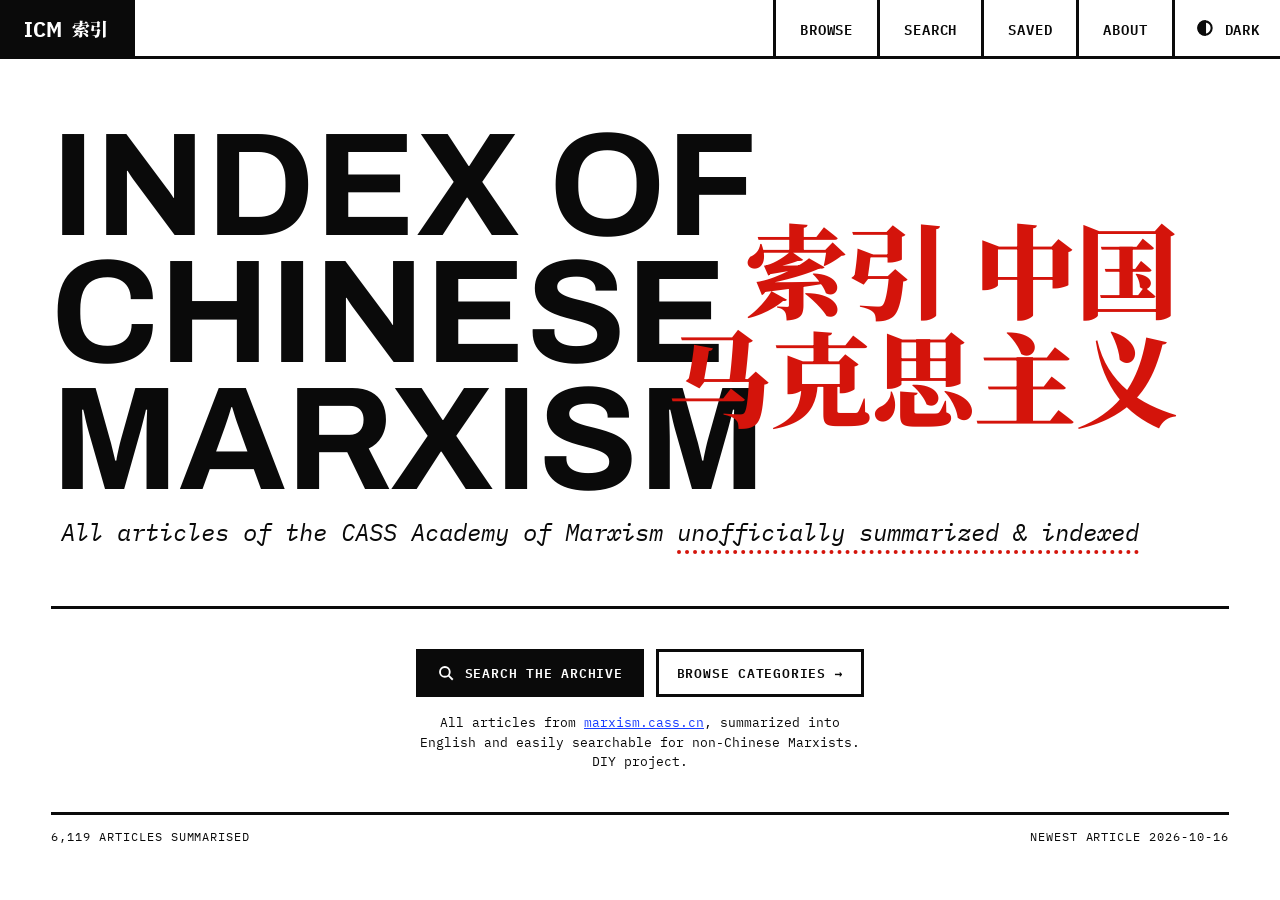
==== index.html @ 0201ac72 "1st version" ====
<!doctype html>
<html lang="en">
<head>
<title>Index of Chinese Marxism</title>
<meta name="description" content="English summaries of every article published by the Academy of Marxism, Chinese Academy of Social Sciences (marxism.cass.cn). Unofficial.">
<meta charset="utf-8">
<meta name="viewport" content="width=device-width, initial-scale=1">
<script>try{var t=localStorage.getItem('icm-theme');document.documentElement.dataset.theme=t||(matchMedia('(prefers-color-scheme: dark)').matches?'dark':'light')}catch(e){}</script>
<link rel="stylesheet" href="assets/fonts.css?v=9">
<link rel="stylesheet" href="assets/style.css?v=9">
<link rel="icon" href="data:image/svg+xml,%3Csvg xmlns='http://www.w3.org/2000/svg' viewBox='0 0 32 32'%3E%3Crect width='32' height='32' fill='%23D4140B'/%3E%3Ctext x='16' y='24' font-size='20' text-anchor='middle' fill='white' font-family='serif'%3E马%3C/text%3E%3C/svg%3E">
<link rel="icon" type="image/png" sizes="32x32" href="favicon-32.png">
<link rel="apple-touch-icon" href="apple-touch-icon.png">
<meta name="theme-color" content="#D4140B">
<meta property="og:site_name" content="Index of Chinese Marxism">
<meta property="og:type" content="website">
<meta property="og:title" content="Index of Chinese Marxism">
<meta property="og:description" content="English summaries of every article published by the Academy of Marxism, Chinese Academy of Social Sciences (marxism.cass.cn). Unofficial.">
<meta property="og:image" content="https://chinesemarxism.org/og.png">
<meta property="og:image:width" content="1200">
<meta property="og:image:height" content="630">
<meta name="twitter:card" content="summary_large_image">
<script>
  // count page visits only: never the search question or other parameters in the address
  window.goatcounter = { path: function () { return location.pathname; } };
</script>
<script data-goatcounter="https://indexofchinesemarxism.goatcounter.com/count" async src="https://gc.zgo.at/count.js"></script>
</head>
<body class="home">
<main>
  <div class="hero">
    <h1>Index of<br>Chinese<br>Marxism</h1>
    <p class="sub">All articles of the CASS Academy of Marxism&nbsp;<a href="about.html">unofficially summarized &amp; indexed</a></p>
    <p class="zh" lang="zh" aria-label="中国马克思主义索引">索引 中国<br>马克思主义</p>
  </div>
  <div class="rule"></div>
  <div class="cta">
    <div class="btns">
      <a class="btn solid" href="search.html"><svg aria-hidden="true" width="18" height="18" viewBox="0 0 24 24" fill="none" stroke="currentColor" stroke-width="2.5"><circle cx="10.5" cy="10.5" r="6.5"/><path d="M15.5 15.5 21 21"/></svg>Search the archive</a>
      <a class="btn" href="browse.html">Browse categories →</a>
    </div>
    <p>All articles from <a href="http://marxism.cass.cn/">marxism.cass.cn</a>, summarized into English and easily searchable for non-Chinese Marxists. DIY project.</p>
  </div>
  <div class="stats"><span id="count">… articles summarised</span><span id="sync"></span></div>
</main>
<script type="module">
import { chrome, loadIndex, openFromUrl } from './assets/core.js?v=9';
chrome('index.html', { footer: false });
loadIndex().then((rows) => {
  document.getElementById('count').textContent = rows.length.toLocaleString('en-GB') + ' articles summarised';
  const last = rows.reduce((m, r) => (r.date > m ? r.date : m), '');
  document.getElementById('sync').textContent = 'Newest article ' + last;
}).catch(() => {});
openFromUrl();
</script>
</body>
</html>
---- assets/fonts.css ----
/* fonts served from this site (no Google Fonts): Fontsource, SIL Open Font License */
@font-face {
  font-family: 'Archivo';
  font-style: normal;
  font-display: swap;
  font-weight: 700;
  src: url(fonts/archivo-latin-ext-700-normal.woff2) format('woff2');
  unicode-range: U+0100-02BA,U+02BD-02C5,U+02C7-02CC,U+02CE-02D7,U+02DD-02FF,U+0304,U+0308,U+0329,U+1D00-1DBF,U+1E00-1E9F,U+1EF2-1EFF,U+2020,U+20A0-20AB,U+20AD-20C0,U+2113,U+2C60-2C7F,U+A720-A7FF;
}
@font-face {
  font-family: 'Archivo';
  font-style: normal;
  font-display: swap;
  font-weight: 700;
  src: url(fonts/archivo-latin-700-normal.woff2) format('woff2');
  unicode-range: U+0000-00FF,U+0131,U+0152-0153,U+02BB-02BC,U+02C6,U+02DA,U+02DC,U+0304,U+0308,U+0329,U+2000-206F,U+20AC,U+2122,U+2191,U+2193,U+2212,U+2215,U+FEFF,U+FFFD;
}
@font-face {
  font-family: 'IBM Plex Mono';
  font-style: normal;
  font-display: swap;
  font-weight: 400;
  src: url(fonts/ibm-plex-mono-latin-ext-400-normal.woff2) format('woff2');
  unicode-range: U+0100-02BA,U+02BD-02C5,U+02C7-02CC,U+02CE-02D7,U+02DD-02FF,U+0304,U+0308,U+0329,U+1D00-1DBF,U+1E00-1E9F,U+1EF2-1EFF,U+2020,U+20A0-20AB,U+20AD-20C0,U+2113,U+2C60-2C7F,U+A720-A7FF;
}
@font-face {
  font-family: 'IBM Plex Mono';
  font-style: normal;
  font-display: swap;
  font-weight: 400;
  src: url(fonts/ibm-plex-mono-latin-400-normal.woff2) format('woff2');
  unicode-range: U+0000-00FF,U+0131,U+0152-0153,U+02BB-02BC,U+02C6,U+02DA,U+02DC,U+0304,U+0308,U+0329,U+2000-206F,U+20AC,U+2122,U+2191,U+2193,U+2212,U+2215,U+FEFF,U+FFFD;
}
@font-face {
  font-family: 'IBM Plex Mono';
  font-style: normal;
  font-display: swap;
  font-weight: 600;
  src: url(fonts/ibm-plex-mono-latin-ext-600-normal.woff2) format('woff2');
  unicode-range: U+0100-02BA,U+02BD-02C5,U+02C7-02CC,U+02CE-02D7,U+02DD-02FF,U+0304,U+0308,U+0329,U+1D00-1DBF,U+1E00-1E9F,U+1EF2-1EFF,U+2020,U+20A0-20AB,U+20AD-20C0,U+2113,U+2C60-2C7F,U+A720-A7FF;
}
@font-face {
  font-family: 'IBM Plex Mono';
  font-style: normal;
  font-display: swap;
  font-weight: 600;
  src: url(fonts/ibm-plex-mono-latin-600-normal.woff2) format('woff2');
  unicode-range: U+0000-00FF,U+0131,U+0152-0153,U+02BB-02BC,U+02C6,U+02DA,U+02DC,U+0304,U+0308,U+0329,U+2000-206F,U+20AC,U+2122,U+2191,U+2193,U+2212,U+2215,U+FEFF,U+FFFD;
}
@font-face {
  font-family: 'IBM Plex Mono';
  font-style: italic;
  font-display: swap;
  font-weight: 400;
  src: url(fonts/ibm-plex-mono-latin-ext-400-italic.woff2) format('woff2');
  unicode-range: U+0100-02BA,U+02BD-02C5,U+02C7-02CC,U+02CE-02D7,U+02DD-02FF,U+0304,U+0308,U+0329,U+1D00-1DBF,U+1E00-1E9F,U+1EF2-1EFF,U+2020,U+20A0-20AB,U+20AD-20C0,U+2113,U+2C60-2C7F,U+A720-A7FF;
}
@font-face {
  font-family: 'IBM Plex Mono';
  font-style: italic;
  font-display: swap;
  font-weight: 400;
  src: url(fonts/ibm-plex-mono-latin-400-italic.woff2) format('woff2');
  unicode-range: U+0000-00FF,U+0131,U+0152-0153,U+02BB-02BC,U+02C6,U+02DA,U+02DC,U+0304,U+0308,U+0329,U+2000-206F,U+20AC,U+2122,U+2191,U+2193,U+2212,U+2215,U+FEFF,U+FFFD;
}
@font-face {
  font-family: 'IBM Plex Sans Condensed';
  font-style: normal;
  font-display: swap;
  font-weight: 600;
  src: url(fonts/ibm-plex-sans-condensed-latin-ext-600-normal.woff2) format('woff2');
  unicode-range: U+0100-02BA,U+02BD-02C5,U+02C7-02CC,U+02CE-02D7,U+02DD-02FF,U+0304,U+0308,U+0329,U+1D00-1DBF,U+1E00-1E9F,U+1EF2-1EFF,U+2020,U+20A0-20AB,U+20AD-20C0,U+2113,U+2C60-2C7F,U+A720-A7FF;
}
@font-face {
  font-family: 'IBM Plex Sans Condensed';
  font-style: normal;
  font-display: swap;
  font-weight: 600;
  src: url(fonts/ibm-plex-sans-condensed-latin-600-normal.woff2) format('woff2');
  unicode-range: U+0000-00FF,U+0131,U+0152-0153,U+02BB-02BC,U+02C6,U+02DA,U+02DC,U+0304,U+0308,U+0329,U+2000-206F,U+20AC,U+2122,U+2191,U+2193,U+2212,U+2215,U+FEFF,U+FFFD;
}
@font-face {
  font-family: 'IBM Plex Sans Condensed';
  font-style: normal;
  font-display: swap;
  font-weight: 700;
  src: url(fonts/ibm-plex-sans-condensed-latin-ext-700-normal.woff2) format('woff2');
  unicode-range: U+0100-02BA,U+02BD-02C5,U+02C7-02CC,U+02CE-02D7,U+02DD-02FF,U+0304,U+0308,U+0329,U+1D00-1DBF,U+1E00-1E9F,U+1EF2-1EFF,U+2020,U+20A0-20AB,U+20AD-20C0,U+2113,U+2C60-2C7F,U+A720-A7FF;
}
@font-face {
  font-family: 'IBM Plex Sans Condensed';
  font-style: normal;
  font-display: swap;
  font-weight: 700;
  src: url(fonts/ibm-plex-sans-condensed-latin-700-normal.woff2) format('woff2');
  unicode-range: U+0000-00FF,U+0131,U+0152-0153,U+02BB-02BC,U+02C6,U+02DA,U+02DC,U+0304,U+0308,U+0329,U+2000-206F,U+20AC,U+2122,U+2191,U+2193,U+2212,U+2215,U+FEFF,U+FFFD;
}
@font-face {
  font-family: 'IBM Plex Serif';
  font-style: normal;
  font-display: swap;
  font-weight: 400;
  src: url(fonts/ibm-plex-serif-latin-ext-400-normal.woff2) format('woff2');
  unicode-range: U+0100-02BA,U+02BD-02C5,U+02C7-02CC,U+02CE-02D7,U+02DD-02FF,U+0304,U+0308,U+0329,U+1D00-1DBF,U+1E00-1E9F,U+1EF2-1EFF,U+2020,U+20A0-20AB,U+20AD-20C0,U+2113,U+2C60-2C7F,U+A720-A7FF;
}
@font-face {
  font-family: 'IBM Plex Serif';
  font-style: normal;
  font-display: swap;
  font-weight: 400;
  src: url(fonts/ibm-plex-serif-latin-400-normal.woff2) format('woff2');
  unicode-range: U+0000-00FF,U+0131,U+0152-0153,U+02BB-02BC,U+02C6,U+02DA,U+02DC,U+0304,U+0308,U+0329,U+2000-206F,U+20AC,U+2122,U+2191,U+2193,U+2212,U+2215,U+FEFF,U+FFFD;
}
@font-face {
  font-family: 'IBM Plex Serif';
  font-style: normal;
  font-display: swap;
  font-weight: 600;
  src: url(fonts/ibm-plex-serif-latin-ext-600-normal.woff2) format('woff2');
  unicode-range: U+0100-02BA,U+02BD-02C5,U+02C7-02CC,U+02CE-02D7,U+02DD-02FF,U+0304,U+0308,U+0329,U+1D00-1DBF,U+1E00-1E9F,U+1EF2-1EFF,U+2020,U+20A0-20AB,U+20AD-20C0,U+2113,U+2C60-2C7F,U+A720-A7FF;
}
@font-face {
  font-family: 'IBM Plex Serif';
  font-style: normal;
  font-display: swap;
  font-weight: 600;
  src: url(fonts/ibm-plex-serif-latin-600-normal.woff2) format('woff2');
  unicode-range: U+0000-00FF,U+0131,U+0152-0153,U+02BB-02BC,U+02C6,U+02DA,U+02DC,U+0304,U+0308,U+0329,U+2000-206F,U+20AC,U+2122,U+2191,U+2193,U+2212,U+2215,U+FEFF,U+FFFD;
}
@font-face {
  font-family: 'IBM Plex Serif';
  font-style: italic;
  font-display: swap;
  font-weight: 400;
  src: url(fonts/ibm-plex-serif-latin-ext-400-italic.woff2) format('woff2');
  unicode-range: U+0100-02BA,U+02BD-02C5,U+02C7-02CC,U+02CE-02D7,U+02DD-02FF,U+0304,U+0308,U+0329,U+1D00-1DBF,U+1E00-1E9F,U+1EF2-1EFF,U+2020,U+20A0-20AB,U+20AD-20C0,U+2113,U+2C60-2C7F,U+A720-A7FF;
}
@font-face {
  font-family: 'IBM Plex Serif';
  font-style: italic;
  font-display: swap;
  font-weight: 400;
  src: url(fonts/ibm-plex-serif-latin-400-italic.woff2) format('woff2');
  unicode-range: U+0000-00FF,U+0131,U+0152-0153,U+02BB-02BC,U+02C6,U+02DA,U+02DC,U+0304,U+0308,U+0329,U+2000-206F,U+20AC,U+2122,U+2191,U+2193,U+2212,U+2215,U+FEFF,U+FFFD;
}
@font-face {
  font-family: 'Noto Serif SC';
  font-style: normal;
  font-display: swap;
  font-weight: 500;
  src: url(fonts/noto-serif-sc-4-500-normal.woff2) format('woff2');
  unicode-range: U+1f1e9-1f1f5,U+1f1f7-1f1ff,U+1f21a,U+1f232,U+1f234-1f237,U+1f250-1f251,U+1f300,U+1f302-1f308,U+1f30a-1f311,U+1f315,U+1f319-1f320,U+1f324,U+1f327,U+1f32a,U+1f32c-1f32d,U+1f330-1f357,U+1f359-1f37e;
}
@font-face {
  font-family: 'Noto Serif SC';
  font-style: normal;
  font-display: swap;
  font-weight: 500;
  src: url(fonts/noto-serif-sc-5-500-normal.woff2) format('woff2');
  unicode-range: U+fee3,U+fef3,U+ff03-ff04,U+ff07,U+ff0a,U+ff17-ff19,U+ff1c-ff1d,U+ff20-ff3a,U+ff3c,U+ff3e-ff5b,U+ff5d,U+ff61-ff65,U+ff67-ff6a,U+ff6c,U+ff6f-ff78,U+ff7a-ff7d,U+ff80-ff84,U+ff86,U+ff89-ff8e,U+ff92,U+ff97-ff9b,U+ff9d-ff9f,U+ffe0-ffe4,U+ffe6,U+ffe9,U+ffeb,U+ffed,U+fffc,U+1f004,U+1f170-1f171,U+1f192-1f195,U+1f198-1f19a,U+1f1e6-1f1e8;
}
@font-face {
  font-family: 'Noto Serif SC';
  font-style: normal;
  font-display: swap;
  font-weight: 500;
  src: url(fonts/noto-serif-sc-6-500-normal.woff2) format('woff2');
  unicode-range: U+f0a7,U+f0b2,U+f0b7,U+f0c9,U+f0d8,U+f0da,U+f0dc-f0dd,U+f0e0,U+f0e6,U+f0eb,U+f0fc,U+f101,U+f104-f105,U+f107,U+f10b,U+f11b,U+f14b,U+f18a,U+f193,U+f1d6-f1d7,U+f244,U+f27a,U+f296,U+f2ae,U+f471,U+f4b3,U+f610-f611,U+f880-f881,U+f8ec,U+f8f5,U+f8ff,U+f901,U+f90a,U+f92c-f92d,U+f934,U+f937,U+f941,U+f965,U+f967,U+f969,U+f96b,U+f96f,U+f974,U+f978-f979,U+f97e,U+f981,U+f98a,U+f98e,U+f997,U+f99c,U+f9b2,U+f9b5,U+f9ba,U+f9be,U+f9ca,U+f9d0-f9d1,U+f9dd,U+f9e0-f9e1,U+f9e4,U+f9f7,U+fa00-fa01,U+fa08,U+fa0a,U+fa11,U+fb01-fb02,U+fdfc,U+fe0e,U+fe30-fe31,U+fe33-fe44,U+fe49-fe52,U+fe54-fe57,U+fe59-fe66,U+fe68-fe6b,U+fe8e,U+fe92-fe93,U+feae,U+feb8,U+fecb-fecc,U+fee0;
}
@font-face {
  font-family: 'Noto Serif SC';
  font-style: normal;
  font-display: swap;
  font-weight: 500;
  src: url(fonts/noto-serif-sc-21-500-normal.woff2) format('woff2');
  unicode-range: U+9f83,U+9f85-9f8d,U+9f90-9f91,U+9f94-9f96,U+9f98,U+9f9b-9f9c,U+9f9e,U+9fa0,U+9fa2,U+9ff0-9fff,U+a001,U+a007,U+a025,U+a046-a047,U+a057,U+a072,U+a078-a079,U+a083,U+a085,U+a100,U+a118,U+a132,U+a134,U+a1f4,U+a242,U+a4a6,U+a4aa,U+a4b0-a4b1,U+a4b3,U+a9c1-a9c2,U+ac00-ac01,U+ac04,U+ac08,U+ac10-ac11,U+ac13-ac16,U+ac19,U+ac1c-ac1d,U+ac24,U+ac70-ac71,U+ac74,U+ac77-ac78,U+ac80-ac81,U+ac83,U+ac8c,U+ac90,U+ac9f-aca0,U+aca8-aca9,U+acac,U+acb0,U+acbd,U+acc1,U+acc4,U+ace0-ace1,U+ace4,U+ace8,U+acf3,U+acf5,U+acfc-acfd,U+ad00,U+ad0c,U+ad11,U+ad1c,U+ad34,U+ad50,U+ad64,U+ad6c,U+ad70,U+ad74,U+ad7f,U+ad81,U+ad8c,U+adc0,U+adc8,U+addc,U+ade0,U+adf8-adf9,U+adfc,U+ae00,U+ae08-ae09,U+ae0b,U+ae30,U+ae34,U+ae38,U+ae40,U+ae4a,U+ae4c,U+ae54,U+ae68,U+aebc,U+aed8,U+af2c-af2d;
}
@font-face {
  font-family: 'Noto Serif SC';
  font-style: normal;
  font-display: swap;
  font-weight: 500;
  src: url(fonts/noto-serif-sc-22-500-normal.woff2) format('woff2');
  unicode-range: U+9e30-9e33,U+9e35-9e3b,U+9e3e,U+9e40-9e44,U+9e46-9e4e,U+9e51,U+9e53,U+9e55-9e58,U+9e5a-9e5c,U+9e5e-9e63,U+9e66-9e6e,U+9e71,U+9e73,U+9e75,U+9e78-9e79,U+9e7c-9e7e,U+9e82,U+9e86-9e88,U+9e8b-9e8c,U+9e90-9e91,U+9e93,U+9e95,U+9e97,U+9e9d,U+9ea4-9ea5,U+9ea9-9eaa,U+9eb4-9eb5,U+9eb8-9eba,U+9ebc-9ebf,U+9ec3,U+9ec9,U+9ecd,U+9ed0,U+9ed2-9ed3,U+9ed5-9ed6,U+9ed9,U+9edc-9edd,U+9edf-9ee0,U+9ee2,U+9ee5,U+9ee7-9eea,U+9eef,U+9ef1,U+9ef3-9ef4,U+9ef6,U+9ef9,U+9efb-9efc,U+9efe,U+9f0b,U+9f0d,U+9f10,U+9f14,U+9f17,U+9f19,U+9f22,U+9f29,U+9f2c,U+9f2f,U+9f31,U+9f37,U+9f39,U+9f3d-9f3e,U+9f41,U+9f4a-9f4b,U+9f51-9f52,U+9f61-9f63,U+9f66-9f67,U+9f80-9f81;
}
@font-face {
  font-family: 'Noto Serif SC';
  font-style: normal;
  font-display: swap;
  font-weight: 500;
  src: url(fonts/noto-serif-sc-23-500-normal.woff2) format('woff2');
  unicode-range: U+9c82-9c83,U+9c85-9c8c,U+9c8e-9c92,U+9c94-9c9b,U+9c9e-9ca3,U+9ca5-9ca7,U+9ca9,U+9cab,U+9cad-9cae,U+9cb1-9cb7,U+9cb9-9cbd,U+9cbf-9cc0,U+9cc3,U+9cc5-9cc7,U+9cc9-9cd1,U+9cd3-9cda,U+9cdc-9cdd,U+9cdf,U+9ce1-9ce3,U+9ce5,U+9ce9,U+9cee-9cef,U+9cf3-9cf4,U+9cf6,U+9cfc-9cfd,U+9d02,U+9d08-9d09,U+9d12,U+9d1b,U+9d1e,U+9d26,U+9d28,U+9d37,U+9d3b,U+9d3f,U+9d51,U+9d59,U+9d5c-9d5d,U+9d5f-9d61,U+9d6c,U+9d70,U+9d72,U+9d7a,U+9d7e,U+9d84,U+9d89,U+9d8f,U+9d92,U+9daf,U+9db4,U+9db8,U+9dbc,U+9dc4,U+9dc7,U+9dc9,U+9dd7,U+9ddf,U+9df2,U+9df9-9dfa,U+9e0a,U+9e11,U+9e1a,U+9e1e,U+9e20,U+9e22,U+9e28-9e2c,U+9e2e-9e2f;
}
@font-face {
  font-family: 'Noto Serif SC';
  font-style: normal;
  font-display: swap;
  font-weight: 500;
  src: url(fonts/noto-serif-sc-24-500-normal.woff2) format('woff2');
  unicode-range: U+9a80,U+9a83,U+9a85,U+9a88-9a8a,U+9a8d-9a8e,U+9a90,U+9a92-9a93,U+9a95-9a96,U+9a98-9a99,U+9a9b-9aa2,U+9aa5,U+9aa7,U+9aaf-9ab1,U+9ab5-9ab6,U+9ab9-9aba,U+9ac0-9ac4,U+9ac8,U+9acb-9acc,U+9ace-9acf,U+9ad1-9ad2,U+9ad9,U+9adf,U+9ae1,U+9ae3,U+9aea-9aeb,U+9aed-9aef,U+9af4,U+9af9,U+9afb,U+9b03-9b04,U+9b06,U+9b08,U+9b0d,U+9b0f-9b10,U+9b13,U+9b18,U+9b1a,U+9b1f,U+9b22-9b23,U+9b25,U+9b27-9b28,U+9b2a,U+9b2f,U+9b31-9b32,U+9b3b,U+9b43,U+9b46-9b49,U+9b4d-9b4e,U+9b51,U+9b56,U+9b58,U+9b5a,U+9b5c,U+9b5f,U+9b61-9b62,U+9b6f,U+9b77,U+9b80,U+9b88,U+9b8b,U+9b8e,U+9b91,U+9b9f-9ba0,U+9ba8,U+9baa-9bab,U+9bad-9bae,U+9bb0-9bb1,U+9bb8,U+9bc9-9bca,U+9bd3,U+9bd6,U+9bdb,U+9be8,U+9bf0-9bf1,U+9c02,U+9c10,U+9c15,U+9c24,U+9c2d,U+9c32,U+9c39,U+9c3b,U+9c40,U+9c47-9c49,U+9c53,U+9c57,U+9c64,U+9c72,U+9c77-9c78,U+9c7b,U+9c7f-9c80;
}
@font-face {
  font-family: 'Noto Serif SC';
  font-style: normal;
  font-display: swap;
  font-weight: 500;
  src: url(fonts/noto-serif-sc-25-500-normal.woff2) format('woff2');
  unicode-range: U+98dd,U+98e1-98e2,U+98e7-98ea,U+98ec,U+98ee-98ef,U+98f2,U+98f4,U+98fc-98fe,U+9903,U+9905,U+9908,U+990a,U+990c-990d,U+9913-9914,U+9918,U+991a-991b,U+991e,U+9921,U+9928,U+992c,U+992e,U+9935,U+9938-9939,U+993d-993e,U+9945,U+994b-994c,U+9951-9952,U+9954-9955,U+9957,U+995e,U+9963,U+9966-9969,U+996b-996c,U+996f,U+9974-9975,U+9977-9979,U+997d-997e,U+9980-9981,U+9983-9984,U+9987,U+998a-998b,U+998d-9991,U+9993-9995,U+9997-9998,U+99a5,U+99ab,U+99ad-99ae,U+99b1,U+99b3-99b4,U+99bc,U+99bf,U+99c1,U+99c3-99c6,U+99cc,U+99d0,U+99d2,U+99d5,U+99db,U+99dd,U+99e1,U+99ed,U+99f1,U+99ff,U+9a01,U+9a03-9a04,U+9a0e-9a0f,U+9a11-9a13,U+9a19,U+9a1b,U+9a28,U+9a2b,U+9a30,U+9a32,U+9a37,U+9a40,U+9a45,U+9a4a,U+9a4d-9a4e,U+9a52,U+9a55,U+9a57,U+9a5a-9a5b,U+9a5f,U+9a62,U+9a65,U+9a69,U+9a6b,U+9a6e,U+9a75,U+9a77-9a7a,U+9a7d;
}
@font-face {
  font-family: 'Noto Serif SC';
  font-style: normal;
  font-display: swap;
  font-weight: 500;
  src: url(fonts/noto-serif-sc-26-500-normal.woff2) format('woff2');
  unicode-range: U+975b-975c,U+9763,U+9765-9766,U+976c-976d,U+9773,U+9776,U+977a,U+977c,U+9784-9785,U+978e-978f,U+9791-9792,U+9794-9795,U+9798,U+979a,U+979e,U+97a3,U+97a5-97a6,U+97a8,U+97ab-97ac,U+97ae-97af,U+97b2,U+97b4,U+97c6,U+97cb-97cc,U+97d3,U+97d8,U+97dc,U+97e1,U+97ea-97eb,U+97ee,U+97fb,U+97fe-97ff,U+9801-9803,U+9805-9806,U+9808,U+980c,U+9810-9814,U+9817-9818,U+981e,U+9820-9821,U+9824,U+9828,U+982b-982d,U+9830,U+9834,U+9838-9839,U+983c,U+9846,U+984d-984f,U+9851-9852,U+9854-9855,U+9857-9858,U+985a-985b,U+9862-9863,U+9865,U+9867,U+986b,U+986f-9871,U+9877-9878,U+987c,U+9880,U+9883,U+9885,U+9889,U+988b-988f,U+9893-9895,U+9899-989b,U+989e-989f,U+98a1-98a2,U+98a5-98a7,U+98a9,U+98af,U+98b1,U+98b6,U+98ba,U+98be,U+98c3-98c4,U+98c6-98c8,U+98cf-98d6,U+98da-98db;
}
@font-face {
  font-family: 'Noto Serif SC';
  font-style: normal;
  font-display: swap;
  font-weight: 500;
  src: url(fonts/noto-serif-sc-27-500-normal.woff2) format('woff2');
  unicode-range: U+95c4-95ca,U+95cc-95cd,U+95d4-95d6,U+95d8,U+95e1-95e2,U+95e9,U+95f0-95f1,U+95f3,U+95f6,U+95fc,U+95fe-95ff,U+9602-9604,U+9606-960d,U+960f,U+9611-9613,U+9615-9617,U+9619-961b,U+961d,U+9621,U+9628,U+962f,U+963c-963e,U+9641-9642,U+9649,U+9654,U+965b-965f,U+9661,U+9663,U+9665,U+9667-9668,U+966c,U+9670,U+9672-9674,U+9678,U+967a,U+967d,U+9682,U+9685,U+9688,U+968a,U+968d-968e,U+9695,U+9697-9698,U+969e,U+96a0,U+96a3-96a4,U+96a8,U+96aa,U+96b0-96b1,U+96b3-96b4,U+96b7-96b9,U+96bb-96bd,U+96c9,U+96cb,U+96ce,U+96d1-96d2,U+96d6,U+96d9,U+96db-96dc,U+96de,U+96e0,U+96e3,U+96e9,U+96eb,U+96f0-96f2,U+96f9,U+96ff,U+9701-9702,U+9705,U+9708,U+970a,U+970e-970f,U+9711,U+9719,U+9727,U+972a,U+972d,U+9730,U+973d,U+9742,U+9744,U+9748-9749,U+9750-9751,U+975a;
}
@font-face {
  font-family: 'Noto Serif SC';
  font-style: normal;
  font-display: swap;
  font-weight: 500;
  src: url(fonts/noto-serif-sc-28-500-normal.woff2) format('woff2');
  unicode-range: U+94f5,U+94f7,U+94f9,U+94fb-94fd,U+94ff,U+9503-9504,U+9506-9507,U+9509-950a,U+950d-950f,U+9511-9518,U+951a-9520,U+9522,U+9528-952d,U+9530-953a,U+953c-953f,U+9543-9546,U+9548-9550,U+9552-9555,U+9557-955b,U+955d-9568,U+956a-956d,U+9570-9574,U+9583,U+9586,U+9589,U+958e-958f,U+9591-9592,U+9594,U+9598-9599,U+959e-95a0,U+95a2-95a6,U+95a8-95b2,U+95b4,U+95b8-95c3;
}
@font-face {
  font-family: 'Noto Serif SC';
  font-style: normal;
  font-display: swap;
  font-weight: 500;
  src: url(fonts/noto-serif-sc-29-500-normal.woff2) format('woff2');
  unicode-range: U+941c-942b,U+942d-942e,U+9432-9433,U+9435,U+9438,U+943a,U+943e,U+9444,U+944a,U+9451-9452,U+945a,U+9462-9463,U+9465,U+9470-9487,U+948a-9492,U+9494-9498,U+949a,U+949c-949d,U+94a1,U+94a3-94a4,U+94a8,U+94aa-94ad,U+94af,U+94b2,U+94b4-94ba,U+94bc-94c0,U+94c4,U+94c6-94db,U+94de-94ec,U+94ee-94f1,U+94f3;
}
@font-face {
  font-family: 'Noto Serif SC';
  font-style: normal;
  font-display: swap;
  font-weight: 500;
  src: url(fonts/noto-serif-sc-30-500-normal.woff2) format('woff2');
  unicode-range: U+92ec-92ed,U+92f0,U+92f3,U+92f8,U+92fc,U+9304,U+9306,U+9310,U+9312,U+9315,U+9318,U+931a,U+931e,U+9320-9322,U+9324,U+9326-9329,U+932b-932c,U+932f,U+9331-9332,U+9335-9336,U+933e,U+9340-9341,U+934a-9360,U+9362-9363,U+9365-936b,U+936e,U+9375,U+937e,U+9382,U+938a,U+938c,U+938f,U+9393-9394,U+9396-9397,U+939a,U+93a2,U+93a7,U+93ac-93cd,U+93d0-93d1,U+93d6-93d8,U+93de-93df,U+93e1-93e2,U+93e4,U+93f8,U+93fb,U+93fd,U+940e-941a;
}
@font-face {
  font-family: 'Noto Serif SC';
  font-style: normal;
  font-display: swap;
  font-weight: 500;
  src: url(fonts/noto-serif-sc-31-500-normal.woff2) format('woff2');
  unicode-range: U+9163-9164,U+9169,U+9170,U+9172,U+9174,U+9179-917a,U+917d-917e,U+9182-9183,U+9185,U+918c-918d,U+9190-9191,U+919a,U+919c,U+91a1-91a4,U+91a8,U+91aa-91af,U+91b4-91b5,U+91b8,U+91ba,U+91be,U+91c0-91c1,U+91c6,U+91c8,U+91cb,U+91d0,U+91d2,U+91d7-91d8,U+91dd,U+91e3,U+91e6-91e7,U+91ed,U+91f0,U+91f5,U+91f9,U+9200,U+9205,U+9207-920a,U+920d-920e,U+9210,U+9214-9215,U+921c,U+921e,U+9221,U+9223-9227,U+9229-922a,U+922d,U+9234-9235,U+9237,U+9239-923a,U+923c-9240,U+9244-9246,U+9249,U+924e-924f,U+9251,U+9253,U+9257,U+925b,U+925e,U+9262,U+9264-9266,U+9268,U+926c,U+926f,U+9271,U+927b,U+927e,U+9280,U+9283,U+9285-928a,U+928e,U+9291,U+9293,U+9296,U+9298,U+929c-929d,U+92a8,U+92ab-92ae,U+92b3,U+92b6-92b7,U+92b9,U+92c1,U+92c5-92c6,U+92c8,U+92cc,U+92d0,U+92d2,U+92e4,U+92ea;
}
@font-face {
  font-family: 'Noto Serif SC';
  font-style: normal;
  font-display: swap;
  font-weight: 500;
  src: url(fonts/noto-serif-sc-32-500-normal.woff2) format('woff2');
  unicode-range: U+9004,U+900b,U+9011,U+9015-9016,U+901e,U+9021,U+9026,U+902d,U+902f,U+9031,U+9035-9036,U+9039-903a,U+9041,U+9044-9046,U+904a,U+904f-9052,U+9054-9055,U+9058-9059,U+905b-905e,U+9060-9062,U+9068-9069,U+906f,U+9072,U+9074,U+9076-907a,U+907c-907d,U+9081,U+9083,U+9085,U+9087-908b,U+908f,U+9095,U+9097,U+9099-909b,U+909d,U+90a0-90a1,U+90a8-90a9,U+90ac,U+90b0,U+90b2-90b4,U+90b6,U+90b8,U+90ba,U+90bd-90be,U+90c3-90c5,U+90c7-90c8,U+90cf-90d0,U+90d3,U+90d5,U+90d7,U+90da-90dc,U+90de,U+90e2,U+90e4,U+90e6-90e7,U+90ea-90eb,U+90ef,U+90f4-90f5,U+90f7,U+90fe-9100,U+9104,U+9109,U+910c,U+9112,U+9114-9115,U+9118,U+911c,U+911e,U+9120,U+9122-9123,U+9127,U+912d,U+912f-9132,U+9139-913a,U+9143,U+9146,U+9149-914a,U+914c,U+914e-9150,U+9154,U+9157,U+915a,U+915d-915e,U+9161-9162;
}
@font-face {
  font-family: 'Noto Serif SC';
  font-style: normal;
  font-display: swap;
  font-weight: 500;
  src: url(fonts/noto-serif-sc-33-500-normal.woff2) format('woff2');
  unicode-range: U+8e41-8e42,U+8e47,U+8e49-8e4b,U+8e50-8e53,U+8e59-8e5a,U+8e5f-8e60,U+8e64,U+8e69,U+8e6c,U+8e70,U+8e74,U+8e76,U+8e7a-8e7c,U+8e7f,U+8e84-8e85,U+8e87,U+8e89,U+8e8b,U+8e8d,U+8e8f-8e90,U+8e94,U+8e99,U+8e9c,U+8e9e,U+8eaa,U+8eac,U+8eb0,U+8eb6,U+8ec0,U+8ec6,U+8eca-8ece,U+8ed2,U+8eda,U+8edf,U+8ee2,U+8eeb,U+8ef8,U+8efb-8efe,U+8f03,U+8f09,U+8f0b,U+8f12-8f15,U+8f1b,U+8f1d,U+8f1f,U+8f29-8f2a,U+8f2f,U+8f36,U+8f38,U+8f3b,U+8f3e-8f3f,U+8f44-8f45,U+8f49,U+8f4d-8f4e,U+8f5f,U+8f6b,U+8f6d,U+8f71-8f73,U+8f75-8f76,U+8f78-8f7a,U+8f7c,U+8f7e,U+8f81-8f82,U+8f84,U+8f87,U+8f8a-8f8b,U+8f8d-8f8f,U+8f94-8f95,U+8f97-8f9a,U+8fa6,U+8fad-8faf,U+8fb2,U+8fb5-8fb7,U+8fba-8fbc,U+8fbf,U+8fc2,U+8fcb,U+8fcd,U+8fd3,U+8fd5,U+8fd7,U+8fda,U+8fe2-8fe5,U+8fe8-8fe9,U+8fee,U+8ff3-8ff4,U+8ff8,U+8ffa;
}
@font-face {
  font-family: 'Noto Serif SC';
  font-style: normal;
  font-display: swap;
  font-weight: 500;
  src: url(fonts/noto-serif-sc-34-500-normal.woff2) format('woff2');
  unicode-range: U+8cbd,U+8cbf-8cc4,U+8cc7-8cc8,U+8cca,U+8ccd,U+8cd1,U+8cd3,U+8cdb-8cdc,U+8cde,U+8ce0,U+8ce2-8ce4,U+8ce6-8ce8,U+8cea,U+8ced,U+8cf4,U+8cf8,U+8cfa,U+8cfc-8cfd,U+8d04-8d05,U+8d07-8d08,U+8d0a,U+8d0d,U+8d0f,U+8d13-8d14,U+8d16,U+8d1b,U+8d20,U+8d30,U+8d32-8d33,U+8d36,U+8d3b,U+8d3d,U+8d40,U+8d42-8d43,U+8d45-8d46,U+8d48-8d4a,U+8d4d,U+8d51,U+8d53,U+8d55,U+8d59,U+8d5c-8d5d,U+8d5f,U+8d61,U+8d66-8d67,U+8d6a,U+8d6d,U+8d71,U+8d73,U+8d84,U+8d90-8d91,U+8d94-8d95,U+8d99,U+8da8,U+8daf,U+8db1,U+8db5,U+8db8,U+8dba,U+8dbc,U+8dbf,U+8dc2,U+8dc4,U+8dc6,U+8dcb,U+8dce-8dcf,U+8dd6-8dd7,U+8dda-8ddb,U+8dde,U+8de1,U+8de3-8de4,U+8de9,U+8deb-8dec,U+8df0-8df1,U+8df6-8dfd,U+8e05,U+8e07,U+8e09-8e0a,U+8e0c,U+8e0e,U+8e10,U+8e14,U+8e1d-8e1f,U+8e23,U+8e26,U+8e2b-8e31,U+8e34-8e35,U+8e39-8e3a,U+8e3d,U+8e40;
}
@font-face {
  font-family: 'Noto Serif SC';
  font-style: normal;
  font-display: swap;
  font-weight: 500;
  src: url(fonts/noto-serif-sc-35-500-normal.woff2) format('woff2');
  unicode-range: U+8b80,U+8b83,U+8b8a,U+8b8c,U+8b90,U+8b93,U+8b99-8b9a,U+8ba0,U+8ba3,U+8ba5-8ba7,U+8baa-8bac,U+8bb4-8bb5,U+8bb7,U+8bb9,U+8bc2-8bc3,U+8bc5,U+8bcb-8bcc,U+8bce-8bd0,U+8bd2-8bd4,U+8bd6,U+8bd8-8bd9,U+8bdc,U+8bdf,U+8be3-8be4,U+8be7-8be9,U+8beb-8bec,U+8bee,U+8bf0,U+8bf2-8bf3,U+8bf6,U+8bf9,U+8bfc-8bfd,U+8bff-8c00,U+8c02,U+8c04,U+8c06-8c07,U+8c0c,U+8c0f,U+8c11-8c12,U+8c14-8c1b,U+8c1d-8c21,U+8c24-8c25,U+8c27,U+8c2a-8c2c,U+8c2e-8c30,U+8c32-8c36,U+8c3f,U+8c47-8c4c,U+8c4e-8c50,U+8c54-8c56,U+8c62,U+8c68,U+8c6c,U+8c73,U+8c78,U+8c7a,U+8c82,U+8c85,U+8c89-8c8a,U+8c8d-8c8e,U+8c90,U+8c93-8c94,U+8c98,U+8c9d-8c9e,U+8ca0-8ca2,U+8ca7-8cac,U+8caf-8cb0,U+8cb3-8cb4,U+8cb6-8cb9,U+8cbb-8cbc;
}
@font-face {
  font-family: 'Noto Serif SC';
  font-style: normal;
  font-display: swap;
  font-weight: 500;
  src: url(fonts/noto-serif-sc-36-500-normal.woff2) format('woff2');
  unicode-range: U+8a15-8a18,U+8a1a-8a1b,U+8a1d,U+8a1f,U+8a22-8a23,U+8a25,U+8a2b,U+8a2d,U+8a31,U+8a33-8a34,U+8a36-8a38,U+8a3a,U+8a3c,U+8a3e,U+8a40-8a41,U+8a46,U+8a48,U+8a50,U+8a52,U+8a54-8a55,U+8a58,U+8a5b,U+8a5d-8a63,U+8a66,U+8a69-8a6b,U+8a6d-8a6e,U+8a70,U+8a72-8a73,U+8a7a,U+8a85,U+8a87,U+8a8a,U+8a8c-8a8d,U+8a90-8a92,U+8a95,U+8a98,U+8aa0-8aa1,U+8aa3-8aa6,U+8aa8-8aa9,U+8aac-8aae,U+8ab0,U+8ab2,U+8ab8-8ab9,U+8abc,U+8abe-8abf,U+8ac7,U+8acf,U+8ad2,U+8ad6-8ad7,U+8adb-8adc,U+8adf,U+8ae1,U+8ae6-8ae8,U+8aeb,U+8aed-8aee,U+8af1,U+8af3-8af4,U+8af7-8af8,U+8afa,U+8afe,U+8b00-8b02,U+8b07,U+8b0a,U+8b0c,U+8b0e,U+8b10,U+8b17,U+8b19,U+8b1b,U+8b1d,U+8b20-8b21,U+8b26,U+8b28,U+8b2c,U+8b33,U+8b39,U+8b3e-8b3f,U+8b41,U+8b45,U+8b49,U+8b4c,U+8b4f,U+8b57-8b58,U+8b5a,U+8b5c,U+8b5e,U+8b60,U+8b6c,U+8b6f-8b70,U+8b72,U+8b74,U+8b77,U+8b7d;
}
@font-face {
  font-family: 'Noto Serif SC';
  font-style: normal;
  font-display: swap;
  font-weight: 500;
  src: url(fonts/noto-serif-sc-37-500-normal.woff2) format('woff2');
  unicode-range: U+8882,U+8884-8886,U+8888,U+888f,U+8892-8893,U+889b,U+88a2,U+88a4,U+88a6,U+88a8,U+88aa,U+88ae,U+88b1,U+88b4,U+88b7,U+88bc,U+88c0,U+88c6-88c9,U+88ce-88cf,U+88d1-88d3,U+88d8,U+88db-88dd,U+88df,U+88e1-88e3,U+88e5,U+88e8,U+88ec,U+88f0-88f1,U+88f3-88f4,U+88fc-88fe,U+8900,U+8902,U+8906-8907,U+8909-890c,U+8912-8915,U+8918-891b,U+8921,U+8925,U+892b,U+8930,U+8932,U+8934,U+8936,U+893b,U+893d,U+8941,U+894c,U+8955-8956,U+8959,U+895c,U+895e-8960,U+8966,U+896a,U+896c,U+896f-8970,U+8972,U+897b,U+897e,U+8980,U+8983,U+8985,U+8987-8988,U+898c,U+898f,U+8993,U+8997,U+899a,U+89a1,U+89a7,U+89a9-89aa,U+89b2-89b3,U+89b7,U+89c0,U+89c7,U+89ca-89cc,U+89ce-89d1,U+89d6,U+89da,U+89dc,U+89de,U+89e5,U+89e7,U+89eb,U+89ef,U+89f1,U+89f3-89f4,U+89f8,U+89ff,U+8a01-8a03,U+8a07-8a0a,U+8a0e-8a0f,U+8a13;
}
@font-face {
  font-family: 'Noto Serif SC';
  font-style: normal;
  font-display: swap;
  font-weight: 500;
  src: url(fonts/noto-serif-sc-38-500-normal.woff2) format('woff2');
  unicode-range: U+86f4,U+86f8-86f9,U+86fb,U+86fe,U+8703,U+8706-870a,U+870d,U+8711-8713,U+871a,U+871e,U+8722-8723,U+8725,U+8729,U+872e,U+8731,U+8734,U+8737,U+873a-873b,U+873e-8740,U+8742,U+8747-8748,U+8753,U+8755,U+8757-8758,U+875d,U+875f,U+8762-8766,U+8768,U+876e,U+8770,U+8772,U+8775,U+8778,U+877b-877e,U+8782,U+8785,U+8788,U+878b,U+8793,U+8797,U+879a,U+879e-87a0,U+87a2-87a3,U+87a8,U+87ab-87ad,U+87af,U+87b3,U+87b5,U+87bd,U+87c0,U+87c4,U+87c6,U+87ca-87cb,U+87d1-87d2,U+87db-87dc,U+87de,U+87e0,U+87e5,U+87ea,U+87ec,U+87ee,U+87f2-87f3,U+87fb,U+87fd-87fe,U+8802-8803,U+8805,U+880a-880b,U+880d,U+8813-8816,U+8819,U+881b,U+881f,U+8821,U+8823,U+8831-8832,U+8835-8836,U+8839,U+883b-883c,U+8844,U+8846,U+884a,U+884e,U+8852-8853,U+8855,U+8859,U+885b,U+885d-885e,U+8862,U+8864,U+8869-886a,U+886e-886f,U+8872,U+8879,U+887d-887f;
}
@font-face {
  font-family: 'Noto Serif SC';
  font-style: normal;
  font-display: swap;
  font-weight: 500;
  src: url(fonts/noto-serif-sc-39-500-normal.woff2) format('woff2');
  unicode-range: U+8548,U+854e,U+8553,U+8556-8557,U+8559,U+855e,U+8561,U+8564-8565,U+8568-856a,U+856d,U+856f-8570,U+8572,U+8576,U+8579-857b,U+8580,U+8585-8586,U+8588,U+858a,U+858f,U+8591,U+8594,U+8599,U+859c,U+85a2,U+85a4,U+85a6,U+85a8-85a9,U+85ab-85ac,U+85ae,U+85b7-85b9,U+85be,U+85c1,U+85c7,U+85cd,U+85d0,U+85d3,U+85d5,U+85dc-85dd,U+85df-85e0,U+85e5-85e6,U+85e8-85ea,U+85f4,U+85f9,U+85fe-85ff,U+8602,U+8605-8607,U+860a-860b,U+8616,U+8618,U+861a,U+8627,U+8629,U+862d,U+8638,U+863c,U+863f,U+864d,U+864f,U+8652-8655,U+865b-865c,U+865f,U+8662,U+8667,U+866c,U+866e,U+8671,U+8675,U+867a-867c,U+867f,U+868b,U+868d,U+8693,U+869c-869d,U+86a1,U+86a3-86a4,U+86a7-86a9,U+86ac,U+86af-86b1,U+86b4-86b6,U+86ba,U+86c0,U+86c4,U+86c6,U+86c9-86ca,U+86cd-86d1,U+86d4,U+86d8,U+86de-86df,U+86e4,U+86e6,U+86e9,U+86ed,U+86ef-86f3;
}
@font-face {
  font-family: 'Noto Serif SC';
  font-style: normal;
  font-display: swap;
  font-weight: 500;
  src: url(fonts/noto-serif-sc-40-500-normal.woff2) format('woff2');
  unicode-range: U+83c5,U+83c8-83c9,U+83cb,U+83d1,U+83d3-83d6,U+83d8,U+83db,U+83dd,U+83df,U+83e1,U+83e5,U+83ea-83eb,U+83f0,U+83f4,U+83f8-83f9,U+83fb,U+83fd,U+83ff,U+8401,U+8406,U+840a-840b,U+840f,U+8411,U+8418,U+841c,U+8420,U+8422-8424,U+8426,U+8429,U+842c,U+8438-8439,U+843b-843c,U+843f,U+8446-8447,U+8449,U+844e,U+8451-8452,U+8456,U+8459-845a,U+845c,U+8462,U+8466,U+846d,U+846f-8470,U+8473,U+8476-8478,U+847a,U+847d,U+8484-8485,U+8487,U+8489,U+848c,U+848e,U+8490,U+8493-8494,U+8497,U+849b,U+849e-849f,U+84a1,U+84a5,U+84a8,U+84af,U+84b4,U+84b9-84bf,U+84c1-84c2,U+84c5-84c7,U+84ca-84cb,U+84cd,U+84d0-84d1,U+84d3,U+84d6,U+84df-84e0,U+84e2-84e3,U+84e5-84e7,U+84ee,U+84f3,U+84f6,U+84fa,U+84fc,U+84ff-8500,U+850c,U+8511,U+8514-8515,U+8517-8518,U+851f,U+8523,U+8525-8526,U+8529,U+852b,U+852d,U+8532,U+8534-8535,U+8538-853a,U+853c,U+8543,U+8545;
}
@font-face {
  font-family: 'Noto Serif SC';
  font-style: normal;
  font-display: swap;
  font-weight: 500;
  src: url(fonts/noto-serif-sc-41-500-normal.woff2) format('woff2');
  unicode-range: U+82bc,U+82be,U+82c0-82c2,U+82c4-82c8,U+82ca-82cc,U+82ce,U+82d0,U+82d2-82d3,U+82d5-82d6,U+82d8-82d9,U+82dc-82de,U+82e0-82e4,U+82e7,U+82e9-82eb,U+82ed-82ee,U+82f3-82f4,U+82f7-82f8,U+82fa-8301,U+8306-8308,U+830c-830d,U+830f,U+8311,U+8313-8315,U+8318,U+831a-831b,U+831d,U+8324,U+8327,U+832a,U+832c-832d,U+832f,U+8331-8334,U+833a-833c,U+8340,U+8343-8345,U+8347-8348,U+834a,U+834c,U+834f,U+8351,U+8356,U+8358-835c,U+835e,U+8360,U+8364-8366,U+8368-836a,U+836c-836e,U+8373,U+8378,U+837b-837d,U+837f-8380,U+8382,U+8388,U+838a-838b,U+8392,U+8394,U+8396,U+8398-8399,U+839b-839c,U+83a0,U+83a2-83a3,U+83a8-83aa,U+83ae-83b0,U+83b3-83b4,U+83b6,U+83b8,U+83ba,U+83bc-83bd,U+83bf-83c0,U+83c2;
}
@font-face {
  font-family: 'Noto Serif SC';
  font-style: normal;
  font-display: swap;
  font-weight: 500;
  src: url(fonts/noto-serif-sc-42-500-normal.woff2) format('woff2');
  unicode-range: U+8166-8169,U+816b,U+816d,U+8171,U+8173-8174,U+8178,U+817c-817d,U+8182,U+8188,U+8191,U+8198-819b,U+81a0,U+81a3,U+81a5-81a6,U+81a9,U+81b6,U+81ba-81bb,U+81bd,U+81bf,U+81c1,U+81c3,U+81c6,U+81c9-81ca,U+81cc-81cd,U+81d1,U+81d3-81d4,U+81d8,U+81db-81dc,U+81de-81df,U+81e5,U+81e7-81e9,U+81eb-81ec,U+81ee-81ef,U+81f5,U+81f8,U+81fa,U+81fc,U+81fe,U+8200-8202,U+8204,U+8208-820a,U+820e-8210,U+8216-8218,U+821b-821c,U+8221-8224,U+8226-8228,U+822b,U+822d,U+822f,U+8232-8234,U+8237-8238,U+823a-823b,U+823e,U+8244,U+8249,U+824b,U+824f,U+8259-825a,U+825f,U+8266,U+8268,U+826e,U+8271,U+8276-8279,U+827d,U+827f,U+8283-8284,U+8288-828a,U+828d-8291,U+8293-8294,U+8296-8298,U+829f-82a1,U+82a3-82a4,U+82a7-82ab,U+82ae,U+82b0,U+82b2,U+82b4-82b6;
}
@font-face {
  font-family: 'Noto Serif SC';
  font-style: normal;
  font-display: swap;
  font-weight: 500;
  src: url(fonts/noto-serif-sc-43-500-normal.woff2) format('woff2');
  unicode-range: U+8016,U+8018-8019,U+801c,U+801e,U+8026-802a,U+8031,U+8034-8035,U+8037,U+8043,U+804b,U+804d,U+8052,U+8056,U+8059,U+805e,U+8061,U+8068-8069,U+806e-8074,U+8076-8078,U+807c-8080,U+8082,U+8084-8085,U+8088,U+808f,U+8093,U+809c,U+809f,U+80ab,U+80ad-80ae,U+80b1,U+80b6-80b8,U+80bc-80bd,U+80c2,U+80c4,U+80ca,U+80cd,U+80d1,U+80d4,U+80d7,U+80d9-80db,U+80dd,U+80e0,U+80e4-80e5,U+80e7-80ed,U+80ef-80f1,U+80f3-80f4,U+80fc,U+8101,U+8104-8105,U+8107-8108,U+810c-810e,U+8112-8115,U+8117-8119,U+811b-811f,U+8121-8130,U+8132-8134,U+8137,U+8139,U+813f-8140,U+8142,U+8146,U+8148,U+814d-814e,U+8151,U+8153,U+8158-815a,U+815e,U+8160;
}
@font-face {
  font-family: 'Noto Serif SC';
  font-style: normal;
  font-display: swap;
  font-weight: 500;
  src: url(fonts/noto-serif-sc-44-500-normal.woff2) format('woff2');
  unicode-range: U+7ef0-7ef2,U+7ef6,U+7efa-7efb,U+7efe,U+7f01-7f04,U+7f08,U+7f0a-7f12,U+7f17,U+7f19,U+7f1b-7f1c,U+7f1f,U+7f21-7f23,U+7f25-7f28,U+7f2a-7f33,U+7f35-7f37,U+7f3d,U+7f42,U+7f44-7f45,U+7f4c-7f4d,U+7f52,U+7f54,U+7f58-7f59,U+7f5d,U+7f5f-7f61,U+7f63,U+7f65,U+7f68,U+7f70-7f71,U+7f73-7f75,U+7f77,U+7f79,U+7f7d-7f7e,U+7f85-7f86,U+7f88-7f89,U+7f8b-7f8c,U+7f90-7f91,U+7f94-7f96,U+7f98-7f9b,U+7f9d,U+7f9f,U+7fa3,U+7fa7-7fa9,U+7fac-7fb2,U+7fb4,U+7fb6,U+7fb8,U+7fbc,U+7fbf-7fc0,U+7fc3,U+7fca,U+7fcc,U+7fce,U+7fd2,U+7fd5,U+7fd9-7fdb,U+7fdf,U+7fe3,U+7fe5-7fe7,U+7fe9,U+7feb-7fec,U+7fee-7fef,U+7ff1,U+7ff3-7ff4,U+7ff9-7ffa,U+7ffe,U+8004,U+8006,U+800b,U+800e,U+8011-8012,U+8014;
}
@font-face {
  font-family: 'Noto Serif SC';
  font-style: normal;
  font-display: swap;
  font-weight: 500;
  src: url(fonts/noto-serif-sc-45-500-normal.woff2) format('woff2');
  unicode-range: U+7dd2,U+7dd4,U+7dd6-7dd8,U+7dda-7de0,U+7de2-7de6,U+7de8-7ded,U+7def,U+7df1-7df5,U+7df7,U+7df9,U+7dfb-7dfc,U+7dfe-7e02,U+7e04,U+7e08-7e0b,U+7e12,U+7e1b,U+7e1e,U+7e20,U+7e22-7e23,U+7e26,U+7e29,U+7e2b,U+7e2e-7e2f,U+7e31,U+7e37,U+7e39-7e3e,U+7e40,U+7e43-7e44,U+7e46-7e47,U+7e4a-7e4b,U+7e4d-7e4e,U+7e51,U+7e54-7e56,U+7e58-7e5b,U+7e5d-7e5e,U+7e61,U+7e66-7e67,U+7e69-7e6b,U+7e6d,U+7e70,U+7e73,U+7e77,U+7e79,U+7e7b-7e7d,U+7e81-7e82,U+7e8c-7e8d,U+7e8f,U+7e92-7e94,U+7e96,U+7e98,U+7e9a-7e9c,U+7e9e-7e9f,U+7ea1,U+7ea3,U+7ea5,U+7ea8-7ea9,U+7eab,U+7ead-7eae,U+7eb0,U+7ebb,U+7ebe,U+7ec0-7ec2,U+7ec9,U+7ecb-7ecc,U+7ed0,U+7ed4,U+7ed7,U+7edb,U+7ee0-7ee2,U+7ee5-7ee6,U+7ee8,U+7eeb;
}
@font-face {
  font-family: 'Noto Serif SC';
  font-style: normal;
  font-display: swap;
  font-weight: 500;
  src: url(fonts/noto-serif-sc-46-500-normal.woff2) format('woff2');
  unicode-range: U+7ce8,U+7cec,U+7cf0,U+7cf5-7cf9,U+7cfc,U+7cfe,U+7d00,U+7d04-7d0b,U+7d0d,U+7d10-7d14,U+7d17-7d19,U+7d1b-7d1f,U+7d21,U+7d24-7d26,U+7d28-7d2a,U+7d2c-7d2e,U+7d30-7d31,U+7d33,U+7d35-7d36,U+7d38-7d3a,U+7d40,U+7d42-7d44,U+7d46,U+7d4b-7d4c,U+7d4f,U+7d51,U+7d54-7d56,U+7d58,U+7d5b-7d5c,U+7d5e,U+7d61-7d63,U+7d66,U+7d68,U+7d6a-7d6c,U+7d6f,U+7d71-7d73,U+7d75-7d77,U+7d79-7d7a,U+7d7e,U+7d81,U+7d84-7d8b,U+7d8d,U+7d8f,U+7d91,U+7d94,U+7d96,U+7d98-7d9a,U+7d9c-7da0,U+7da2,U+7da6,U+7daa-7db1,U+7db4-7db8,U+7dba-7dbf,U+7dc1,U+7dc4,U+7dc7-7dc8,U+7dca-7dcd,U+7dcf,U+7dd1;
}
@font-face {
  font-family: 'Noto Serif SC';
  font-style: normal;
  font-display: swap;
  font-weight: 500;
  src: url(fonts/noto-serif-sc-47-500-normal.woff2) format('woff2');
  unicode-range: U+7bd3-7bd4,U+7bd9-7bda,U+7bdd,U+7be0-7be1,U+7be4-7be6,U+7be9-7bea,U+7bef,U+7bf4,U+7bf6,U+7bfc,U+7bfe,U+7c01,U+7c03,U+7c07-7c08,U+7c0a-7c0d,U+7c0f,U+7c11,U+7c15-7c16,U+7c19,U+7c1e-7c21,U+7c23-7c24,U+7c26,U+7c28-7c33,U+7c35,U+7c37-7c3b,U+7c3d-7c3e,U+7c40-7c41,U+7c43,U+7c47-7c48,U+7c4c,U+7c50,U+7c53-7c54,U+7c59,U+7c5f-7c60,U+7c63-7c65,U+7c6c,U+7c6e,U+7c72,U+7c74,U+7c79-7c7a,U+7c7c,U+7c81-7c82,U+7c84-7c85,U+7c88,U+7c8a-7c91,U+7c93-7c96,U+7c99,U+7c9b-7c9e,U+7ca0-7ca2,U+7ca6-7ca9,U+7cac,U+7caf-7cb3,U+7cb5-7cb7,U+7cba-7cbd,U+7cbf-7cc2,U+7cc5,U+7cc7-7cc9,U+7ccc-7ccd,U+7cd7,U+7cdc,U+7cde,U+7ce0,U+7ce4-7ce5,U+7ce7;
}
@font-face {
  font-family: 'Noto Serif SC';
  font-style: normal;
  font-display: swap;
  font-weight: 500;
  src: url(fonts/noto-serif-sc-48-500-normal.woff2) format('woff2');
  unicode-range: U+7ae6,U+7af4-7af7,U+7afa-7afb,U+7afd-7b0a,U+7b0c,U+7b0e-7b0f,U+7b13,U+7b15-7b16,U+7b18-7b19,U+7b1e-7b20,U+7b22-7b25,U+7b29-7b2b,U+7b2d-7b2e,U+7b30-7b3b,U+7b3e-7b3f,U+7b41-7b42,U+7b44-7b47,U+7b4a,U+7b4c-7b50,U+7b58,U+7b5a,U+7b5c,U+7b60,U+7b66-7b67,U+7b69,U+7b6c-7b6f,U+7b72-7b76,U+7b7b-7b7d,U+7b7f,U+7b82,U+7b85,U+7b87,U+7b8b-7b96,U+7b98-7b99,U+7b9b-7b9f,U+7ba2-7ba4,U+7ba6-7bac,U+7bae-7bb0,U+7bb4,U+7bb7-7bb9,U+7bbb,U+7bc0-7bc1,U+7bc3-7bc4,U+7bc6,U+7bc8-7bcc,U+7bd1;
}
@font-face {
  font-family: 'Noto Serif SC';
  font-style: normal;
  font-display: swap;
  font-weight: 500;
  src: url(fonts/noto-serif-sc-49-500-normal.woff2) format('woff2');
  unicode-range: U+798b-798e,U+7992,U+7994-7995,U+7997-7998,U+799a-799c,U+799f,U+79a3-79a6,U+79a8-79ac,U+79ae-79b1,U+79b3-79b5,U+79b8,U+79ba,U+79bf,U+79c2,U+79c6,U+79c8,U+79cf,U+79d5-79d6,U+79dd-79de,U+79e3,U+79e7-79e8,U+79eb,U+79ed,U+79f4,U+79f7-79f8,U+79fa,U+79fe,U+7a02-7a03,U+7a05,U+7a0a,U+7a14,U+7a17,U+7a19,U+7a1c,U+7a1e-7a1f,U+7a23,U+7a25-7a26,U+7a2c,U+7a2e,U+7a30-7a32,U+7a36-7a37,U+7a39,U+7a3c,U+7a40,U+7a42,U+7a47,U+7a49,U+7a4c-7a4f,U+7a51,U+7a55,U+7a5b,U+7a5d-7a5e,U+7a62-7a63,U+7a66,U+7a68-7a69,U+7a6b,U+7a70,U+7a78,U+7a80,U+7a85-7a88,U+7a8a,U+7a90,U+7a93-7a96,U+7a98,U+7a9b-7a9c,U+7a9e,U+7aa0-7aa1,U+7aa3,U+7aa8-7aaa,U+7aac-7ab0,U+7ab3,U+7ab8,U+7aba,U+7abd-7abf,U+7ac4-7ac5,U+7ac7-7ac8,U+7aca,U+7ad1-7ad2,U+7ada-7add,U+7ae1,U+7ae4;
}
@font-face {
  font-family: 'Noto Serif SC';
  font-style: normal;
  font-display: swap;
  font-weight: 500;
  src: url(fonts/noto-serif-sc-50-500-normal.woff2) format('woff2');
  unicode-range: U+784c,U+784e-7854,U+7856-7857,U+7859-785a,U+7865,U+7869-786a,U+786d,U+786f,U+7876-7877,U+787c,U+787e-787f,U+7881,U+7887-7889,U+7893-7894,U+7898-789e,U+78a1,U+78a3,U+78a5,U+78a9,U+78ad,U+78b2,U+78b4,U+78b6,U+78b9-78ba,U+78bc,U+78bf,U+78c3,U+78c9,U+78cb,U+78d0-78d2,U+78d4,U+78d9-78da,U+78dc,U+78de,U+78e1,U+78e5-78e6,U+78ea,U+78ec,U+78ef,U+78f1-78f2,U+78f4,U+78fa-78fb,U+78fe,U+7901-7902,U+7905,U+7907,U+7909,U+790b-790c,U+790e,U+7910,U+7913,U+7919-791b,U+791e-791f,U+7921,U+7924,U+7926,U+792a-792b,U+7934,U+7936,U+7939,U+793b,U+793d,U+7940,U+7942-7943,U+7945-7947,U+7949-794a,U+794c,U+794e-7951,U+7953-7955,U+7957-795a,U+795c,U+795f-7960,U+7962,U+7964,U+7966-7967,U+7969,U+796b,U+796f,U+7972,U+7974,U+7979,U+797b-797c,U+797e-7980,U+7982,U+7986-7987,U+7989-798a;
}
@font-face {
  font-family: 'Noto Serif SC';
  font-style: normal;
  font-display: swap;
  font-weight: 500;
  src: url(fonts/noto-serif-sc-51-500-normal.woff2) format('woff2');
  unicode-range: U+7722,U+7726,U+7728,U+772b-7730,U+7732-7736,U+7739-773a,U+773d-773f,U+7743,U+7746-7747,U+774c-774f,U+7751-7752,U+7758-775a,U+775c-775e,U+7762,U+7765-7766,U+7768-776a,U+776c-776d,U+7771-7772,U+777a,U+777c-777e,U+7780,U+7785,U+7787,U+778b-778d,U+778f-7791,U+7793,U+779e-77a0,U+77a2,U+77a5,U+77ad,U+77af,U+77b4-77b7,U+77bd-77c0,U+77c2,U+77c5,U+77c7,U+77cd,U+77d6-77d7,U+77d9-77da,U+77dd-77de,U+77e7,U+77ea,U+77ec,U+77ef,U+77f8,U+77fb,U+77fd-77fe,U+7800,U+7803,U+7806,U+7809,U+780f-7812,U+7815,U+7817-7818,U+781a-781f,U+7821-7823,U+7825-7827,U+7829,U+782b-7830,U+7832-7833,U+7835,U+7837,U+7839-783c,U+783e,U+7841-7844,U+7847-7849,U+784b;
}
@font-face {
  font-family: 'Noto Serif SC';
  font-style: normal;
  font-display: swap;
  font-weight: 500;
  src: url(fonts/noto-serif-sc-52-500-normal.woff2) format('woff2');
  unicode-range: U+7613-7619,U+761b-761d,U+761f-7622,U+7625,U+7627-762a,U+762e-7630,U+7632-7635,U+7638-763a,U+763c-763d,U+763f-7640,U+7642-7643,U+7647-7648,U+764d-764e,U+7652,U+7654,U+7658,U+765a,U+765c,U+765e-765f,U+7661-7663,U+7665,U+7669,U+766c,U+766e-766f,U+7671-7673,U+7675-7676,U+7678-767a,U+767f,U+7681,U+7683,U+7688,U+768a-768c,U+768e,U+7690-7692,U+7695,U+7698,U+769a-769b,U+769d-76a0,U+76a2,U+76a4-76a7,U+76ab-76ac,U+76af-76b0,U+76b2,U+76b4-76b5,U+76ba-76bb,U+76bf,U+76c2-76c3,U+76c5,U+76c9,U+76cc-76ce,U+76dc-76de,U+76e1-76ea,U+76f1,U+76f9-76fb,U+76fd,U+76ff-7700,U+7703-7704,U+7707-7708,U+770c-770f,U+7712,U+7714,U+7716,U+7719-771b,U+771e,U+7721;
}
@font-face {
  font-family: 'Noto Serif SC';
  font-style: normal;
  font-display: swap;
  font-weight: 500;
  src: url(fonts/noto-serif-sc-53-500-normal.woff2) format('woff2');
  unicode-range: U+750d,U+750f,U+7511,U+7513,U+7515,U+7517,U+7519,U+7521-7527,U+752a,U+752c-752d,U+752f,U+7534,U+7536,U+753a,U+753e,U+7540,U+7544,U+7547-754b,U+754d-754e,U+7550-7553,U+7556-7557,U+755a-755b,U+755d-755e,U+7560,U+7562,U+7564,U+7566-7568,U+756b-756c,U+756f-7573,U+7575,U+7579-757c,U+757e-757f,U+7581-7584,U+7587,U+7589-758e,U+7590,U+7592,U+7594,U+7596,U+7599-759a,U+759d,U+759f-75a0,U+75a3,U+75a5,U+75a8,U+75ac-75ad,U+75b0-75b1,U+75b3-75b5,U+75b8,U+75bd,U+75c1-75c4,U+75c8-75ca,U+75cc-75cd,U+75d4,U+75d6,U+75d9,U+75de,U+75e0,U+75e2-75e4,U+75e6-75ea,U+75f1-75f3,U+75f7,U+75f9-75fa,U+75fc,U+75fe-7601,U+7603,U+7605-7606,U+7608-760e,U+7610-7612;
}
@font-face {
  font-family: 'Noto Serif SC';
  font-style: normal;
  font-display: swap;
  font-weight: 500;
  src: url(fonts/noto-serif-sc-54-500-normal.woff2) format('woff2');
  unicode-range: U+73f0,U+73f2,U+73f4-73f5,U+73f7,U+73f9-73fa,U+73fc-73fd,U+73ff-7402,U+7404,U+7407-7408,U+740a-740f,U+7418,U+741a-741c,U+741e,U+7424-7425,U+7428-7429,U+742c-7430,U+7432,U+7435-7436,U+7438-743b,U+743e-7441,U+7443-7446,U+7448,U+744a-744b,U+7452,U+7457,U+745b,U+745d,U+7460,U+7462-7465,U+7467-746a,U+746d,U+746f,U+7471,U+7473-7474,U+7477,U+747a,U+747e,U+7481-7482,U+7484,U+7486,U+7488-748b,U+748e-748f,U+7493,U+7498,U+749a,U+749c-74a0,U+74a3,U+74a6,U+74a9-74aa,U+74ae,U+74b0-74b2,U+74b6,U+74b8-74ba,U+74bd,U+74bf,U+74c1,U+74c3,U+74c5,U+74c8,U+74ca,U+74cc,U+74cf,U+74d1-74d2,U+74d4-74d5,U+74d8-74db,U+74de-74e0,U+74e2,U+74e4-74e5,U+74e7-74e9,U+74ee-74ef,U+74f4,U+74ff,U+7501,U+7503,U+7505,U+7508;
}
@font-face {
  font-family: 'Noto Serif SC';
  font-style: normal;
  font-display: swap;
  font-weight: 500;
  src: url(fonts/noto-serif-sc-55-500-normal.woff2) format('woff2');
  unicode-range: U+72e6,U+72e8,U+72ef-72f0,U+72f2-72f4,U+72f6-72f7,U+72f9-72fb,U+72fd,U+7300-7304,U+7307,U+730a-730c,U+7313-7317,U+731d-7322,U+7327,U+7329,U+732c-732d,U+7330-7331,U+7333,U+7335-7337,U+7339,U+733d-733e,U+7340,U+7342,U+7344-7345,U+734a,U+734d-7350,U+7352,U+7355,U+7357,U+7359,U+735f-7360,U+7362-7363,U+7365,U+7368,U+736c-736d,U+736f-7370,U+7372,U+7374-7376,U+7378,U+737a-737b,U+737d-737e,U+7382-7383,U+7386,U+7388,U+738a,U+738c-7393,U+7395,U+7397-739a,U+739c,U+739e,U+73a0-73a3,U+73a5-73a8,U+73aa,U+73ad,U+73b1,U+73b3,U+73b6-73b7,U+73b9,U+73c2,U+73c5-73c9,U+73cc,U+73ce-73d0,U+73d2,U+73d6,U+73d9,U+73db-73de,U+73e3,U+73e5-73ea,U+73ee-73ef;
}
@font-face {
  font-family: 'Noto Serif SC';
  font-style: normal;
  font-display: swap;
  font-weight: 500;
  src: url(fonts/noto-serif-sc-56-500-normal.woff2) format('woff2');
  unicode-range: U+71a8,U+71af,U+71b1-71bc,U+71be,U+71c1-71c2,U+71c4,U+71c8-71cb,U+71ce-71d0,U+71d2,U+71d4,U+71d9-71da,U+71dc,U+71df-71e0,U+71e6-71e8,U+71ea,U+71ed-71ee,U+71f4,U+71f6,U+71f9,U+71fb-71fc,U+71ff-7200,U+7207,U+720c-720d,U+7210,U+7216,U+721a-721e,U+7223,U+7228,U+722b,U+722d-722e,U+7230,U+7232,U+723a-723c,U+723e-7242,U+7246,U+724b,U+724d-724e,U+7252,U+7256,U+7258,U+725a,U+725c-725d,U+7260,U+7264-7266,U+726a,U+726c,U+726e-726f,U+7271,U+7273-7274,U+7278,U+727b,U+727d-727e,U+7281-7282,U+7284,U+7287,U+728a,U+728d,U+728f,U+7292,U+729b,U+729f-72a0,U+72a7,U+72ad-72ae,U+72b0-72b5,U+72b7-72b8,U+72ba-72be,U+72c0-72c1,U+72c3,U+72c5-72c6,U+72c8,U+72cc-72ce,U+72d2,U+72d6,U+72db,U+72dd-72df,U+72e1,U+72e5;
}
@font-face {
  font-family: 'Noto Serif SC';
  font-style: normal;
  font-display: swap;
  font-weight: 500;
  src: url(fonts/noto-serif-sc-57-500-normal.woff2) format('woff2');
  unicode-range: U+700b,U+700d,U+7015,U+7018,U+701b,U+701d-701f,U+7023,U+7026-7028,U+702c,U+702e-7030,U+7035,U+7037,U+7039-703a,U+703c-703e,U+7044,U+7049-704b,U+704f,U+7051,U+7058,U+705a,U+705c-705e,U+7061,U+7064,U+7066,U+706c,U+707d,U+7080-7081,U+7085-7086,U+708a,U+708f,U+7091,U+7094-7095,U+7098-7099,U+709c-709d,U+709f,U+70a4,U+70a9-70aa,U+70af-70b2,U+70b4-70b7,U+70bb,U+70c0,U+70c3,U+70c7,U+70cb,U+70ce-70cf,U+70d4,U+70d9-70da,U+70dc-70dd,U+70e0,U+70e9,U+70ec,U+70f7,U+70fa,U+70fd,U+70ff,U+7104,U+7108-7109,U+710c,U+7110,U+7113-7114,U+7116-7118,U+711c,U+711e,U+7120,U+712e-712f,U+7131,U+713c,U+7142,U+7144-7147,U+7149-714b,U+7150,U+7152,U+7155-7156,U+7159-715a,U+715c,U+7161,U+7165-7166,U+7168-7169,U+716d,U+7173-7174,U+7176,U+7178,U+717a,U+717d,U+717f-7180,U+7184,U+7186-7188,U+7192,U+7198,U+719c,U+71a0,U+71a4-71a5;
}
@font-face {
  font-family: 'Noto Serif SC';
  font-style: normal;
  font-display: swap;
  font-weight: 500;
  src: url(fonts/noto-serif-sc-58-500-normal.woff2) format('woff2');
  unicode-range: U+6ed9,U+6edb,U+6edd,U+6edf-6ee0,U+6ee2,U+6ee6,U+6eea,U+6eec,U+6eee-6eef,U+6ef2-6ef3,U+6ef7-6efa,U+6efe,U+6f01,U+6f03,U+6f08-6f09,U+6f15-6f16,U+6f19,U+6f22-6f25,U+6f28-6f2a,U+6f2c-6f2d,U+6f2f,U+6f32,U+6f36-6f38,U+6f3f,U+6f43-6f46,U+6f48,U+6f4b,U+6f4e-6f4f,U+6f51,U+6f54-6f57,U+6f59-6f5b,U+6f5e-6f5f,U+6f61,U+6f64-6f67,U+6f69-6f6c,U+6f6f-6f72,U+6f74-6f76,U+6f78-6f7e,U+6f80-6f83,U+6f86,U+6f89,U+6f8b-6f8d,U+6f90,U+6f92,U+6f94,U+6f97-6f98,U+6f9b,U+6fa3-6fa5,U+6fa7,U+6faa,U+6faf,U+6fb1,U+6fb4,U+6fb6,U+6fb9,U+6fc1-6fcb,U+6fd1-6fd3,U+6fd5,U+6fdb,U+6fde-6fe1,U+6fe4,U+6fe9,U+6feb-6fec,U+6fee-6ff1,U+6ffa,U+6ffe,U+7005-7006,U+7009;
}
@font-face {
  font-family: 'Noto Serif SC';
  font-style: normal;
  font-display: swap;
  font-weight: 500;
  src: url(fonts/noto-serif-sc-59-500-normal.woff2) format('woff2');
  unicode-range: U+6dc3,U+6dc5-6dc6,U+6dc9,U+6dcc,U+6dcf,U+6dd2-6dd3,U+6dd6,U+6dd9-6dde,U+6de0,U+6de4,U+6de6,U+6de8-6dea,U+6dec,U+6def-6df0,U+6df5-6df6,U+6df8,U+6dfa,U+6dfc,U+6e03-6e04,U+6e07-6e09,U+6e0b-6e0c,U+6e0e,U+6e11,U+6e13,U+6e15-6e16,U+6e19-6e1b,U+6e1e-6e1f,U+6e22,U+6e25-6e27,U+6e2b-6e2c,U+6e36-6e37,U+6e39-6e3a,U+6e3c-6e41,U+6e44-6e45,U+6e47,U+6e49-6e4b,U+6e4d-6e4e,U+6e51,U+6e53-6e55,U+6e5c-6e5f,U+6e61-6e63,U+6e65-6e67,U+6e6a-6e6b,U+6e6d-6e70,U+6e72-6e74,U+6e76-6e78,U+6e7c,U+6e80-6e82,U+6e86-6e87,U+6e89,U+6e8d,U+6e8f,U+6e96,U+6e98,U+6e9d-6e9f,U+6ea1,U+6ea5-6ea7,U+6eab,U+6eb1-6eb2,U+6eb4,U+6eb7,U+6ebb-6ebd,U+6ebf-6ec6,U+6ec8-6ec9,U+6ecc,U+6ecf-6ed0,U+6ed3-6ed4,U+6ed7-6ed8;
}
@font-face {
  font-family: 'Noto Serif SC';
  font-style: normal;
  font-display: swap;
  font-weight: 500;
  src: url(fonts/noto-serif-sc-60-500-normal.woff2) format('woff2');
  unicode-range: U+6cb1-6cb2,U+6cb4-6cb5,U+6cb7,U+6cba,U+6cbc-6cbd,U+6cc1-6cc3,U+6cc5-6cc7,U+6cd0-6cd4,U+6cd6-6cd7,U+6cd9-6cda,U+6cde-6ce0,U+6ce4,U+6ce6,U+6ce9,U+6ceb-6cef,U+6cf1-6cf2,U+6cf6-6cf7,U+6cfa,U+6cfe,U+6d03-6d05,U+6d07-6d08,U+6d0a,U+6d0c,U+6d0e-6d11,U+6d13-6d14,U+6d16,U+6d18-6d1a,U+6d1c,U+6d1f,U+6d22-6d23,U+6d26-6d29,U+6d2b,U+6d2e-6d30,U+6d33,U+6d35-6d36,U+6d38-6d3a,U+6d3c,U+6d3f,U+6d42-6d44,U+6d48-6d49,U+6d4d,U+6d50,U+6d52,U+6d54,U+6d56-6d58,U+6d5a-6d5c,U+6d5e,U+6d60-6d61,U+6d63-6d65,U+6d67,U+6d6c-6d6d,U+6d6f,U+6d75,U+6d7b-6d7d,U+6d87,U+6d8a,U+6d8e,U+6d90-6d9a,U+6d9c-6da0,U+6da2-6da3,U+6da7,U+6daa-6dac,U+6dae,U+6db3-6db4,U+6db6,U+6db8,U+6dbc,U+6dbf,U+6dc2;
}
@font-face {
  font-family: 'Noto Serif SC';
  font-style: normal;
  font-display: swap;
  font-weight: 500;
  src: url(fonts/noto-serif-sc-61-500-normal.woff2) format('woff2');
  unicode-range: U+6b83-6b86,U+6b89,U+6b8d,U+6b91-6b93,U+6b95,U+6b97-6b98,U+6b9a-6b9b,U+6b9e,U+6ba1-6ba4,U+6ba9-6baa,U+6bad,U+6baf-6bb0,U+6bb2-6bb3,U+6bba-6bbd,U+6bc0,U+6bc2,U+6bc6,U+6bca-6bcc,U+6bce,U+6bd0-6bd1,U+6bd3,U+6bd6-6bd8,U+6bda,U+6be1,U+6be6,U+6bec,U+6bf1,U+6bf3-6bf5,U+6bf9,U+6bfd,U+6c05-6c08,U+6c0d,U+6c10,U+6c15-6c1a,U+6c21,U+6c23-6c26,U+6c29-6c2d,U+6c30-6c33,U+6c35-6c37,U+6c39-6c3a,U+6c3c-6c3f,U+6c46,U+6c4a-6c4c,U+6c4e-6c50,U+6c54,U+6c56,U+6c59-6c5c,U+6c5e,U+6c63,U+6c67-6c69,U+6c6b,U+6c6d,U+6c6f,U+6c72-6c74,U+6c78-6c7a,U+6c7c,U+6c84-6c87,U+6c8b-6c8c,U+6c8f,U+6c91,U+6c93-6c96,U+6c98,U+6c9a,U+6c9d,U+6ca2-6ca4,U+6ca8-6ca9,U+6cac-6cae;
}
@font-face {
  font-family: 'Noto Serif SC';
  font-style: normal;
  font-display: swap;
  font-weight: 500;
  src: url(fonts/noto-serif-sc-62-500-normal.woff2) format('woff2');
  unicode-range: U+69fe-6a01,U+6a06,U+6a09,U+6a0b,U+6a11,U+6a13,U+6a17-6a19,U+6a1b,U+6a1e,U+6a23,U+6a28-6a29,U+6a2b,U+6a2f-6a30,U+6a35,U+6a38-6a40,U+6a46-6a48,U+6a4a-6a4b,U+6a4e,U+6a50,U+6a52,U+6a5b,U+6a5e,U+6a62,U+6a65-6a67,U+6a6b,U+6a79,U+6a7c,U+6a7e-6a7f,U+6a84,U+6a86,U+6a8e,U+6a90-6a91,U+6a94,U+6a97,U+6a9c,U+6a9e,U+6aa0,U+6aa2,U+6aa4,U+6aa9,U+6aab,U+6aae-6ab0,U+6ab2-6ab3,U+6ab5,U+6ab7-6ab8,U+6aba-6abb,U+6abd,U+6abf,U+6ac2-6ac4,U+6ac6,U+6ac8,U+6acc,U+6ace,U+6ad2-6ad3,U+6ad8-6adc,U+6adf-6ae0,U+6ae4-6ae5,U+6ae7-6ae8,U+6afb,U+6b04-6b05,U+6b0d-6b13,U+6b16-6b17,U+6b19,U+6b24-6b25,U+6b2c,U+6b37-6b39,U+6b3b,U+6b3d,U+6b43,U+6b46,U+6b4e,U+6b50,U+6b53-6b54,U+6b58-6b59,U+6b5b,U+6b60,U+6b69,U+6b6d,U+6b6f-6b70,U+6b73-6b74,U+6b77-6b7a,U+6b80-6b82;
}
@font-face {
  font-family: 'Noto Serif SC';
  font-style: normal;
  font-display: swap;
  font-weight: 500;
  src: url(fonts/noto-serif-sc-63-500-normal.woff2) format('woff2');
  unicode-range: U+68d3,U+68d7,U+68dd,U+68df,U+68e1,U+68e3-68e4,U+68e6-68ed,U+68ef-68f0,U+68f2,U+68f4,U+68f6-68f7,U+68f9,U+68fb-68fd,U+68ff-6902,U+6906-6908,U+690b,U+6910,U+691a-691c,U+691f-6920,U+6924-6925,U+692a,U+692d,U+6934,U+6939,U+693c-6945,U+694a-694b,U+6952-6954,U+6957,U+6959,U+695b,U+695d,U+695f,U+6962-6964,U+6966,U+6968-696c,U+696e-696f,U+6971,U+6973-6974,U+6978-6979,U+697d,U+697f-6980,U+6985,U+6987-698a,U+698d-698e,U+6994-6999,U+699b,U+69a3-69a4,U+69a6-69a7,U+69ab,U+69ad-69ae,U+69b1,U+69b7,U+69bb-69bc,U+69c1,U+69c3-69c5,U+69c7,U+69ca-69ce,U+69d0-69d1,U+69d3-69d4,U+69d7-69da,U+69e0,U+69e4,U+69e6,U+69ec-69ed,U+69f1-69f3,U+69f8,U+69fa-69fc;
}
@font-face {
  font-family: 'Noto Serif SC';
  font-style: normal;
  font-display: swap;
  font-weight: 500;
  src: url(fonts/noto-serif-sc-64-500-normal.woff2) format('woff2');
  unicode-range: U+678b-678d,U+678f,U+6792-6793,U+6796,U+6798,U+679e-67a1,U+67a5,U+67a7-67a9,U+67ac-67ad,U+67b0-67b1,U+67b3,U+67b5,U+67b7,U+67b9,U+67bb-67bc,U+67c0-67c1,U+67c3,U+67c5-67ca,U+67d1-67d2,U+67d7-67d9,U+67dd-67df,U+67e2-67e4,U+67e6-67e9,U+67f0,U+67f5,U+67f7-67f8,U+67fa-67fb,U+67fd-67fe,U+6800-6801,U+6803-6804,U+6806,U+6809-680a,U+680c,U+680e,U+6812,U+681d-681f,U+6822,U+6824-6829,U+682b-682d,U+6831-6835,U+683b,U+683e,U+6840-6841,U+6844-6845,U+6849,U+684e,U+6853,U+6855-6856,U+685c-685d,U+685f-6862,U+6864,U+6866-6868,U+686b,U+686f,U+6872,U+6874,U+6877,U+687f,U+6883,U+6886,U+688f,U+689b,U+689f-68a0,U+68a2-68a3,U+68b1,U+68b6,U+68b9-68ba,U+68bc-68bf,U+68c1-68c4,U+68c6,U+68c8,U+68ca,U+68cc,U+68d0-68d1;
}
@font-face {
  font-family: 'Noto Serif SC';
  font-style: normal;
  font-display: swap;
  font-weight: 500;
  src: url(fonts/noto-serif-sc-65-500-normal.woff2) format('woff2');
  unicode-range: U+6631,U+6633-6634,U+6636,U+663a-663b,U+663d,U+6641,U+6644-6645,U+6649,U+664c,U+664f,U+6654,U+6659,U+665b,U+665d-665e,U+6660-6667,U+6669,U+666b-666c,U+6671,U+6673,U+6677-6679,U+667c,U+6680-6681,U+6684-6685,U+6688-6689,U+668b-668e,U+6690,U+6692,U+6695,U+6698,U+669a,U+669d,U+669f-66a0,U+66a2-66a3,U+66a6,U+66aa-66ab,U+66b1-66b2,U+66b5,U+66b8-66b9,U+66bb,U+66be,U+66c1,U+66c6-66c9,U+66cc,U+66d5-66d8,U+66da-66dc,U+66de-66e2,U+66e8-66ea,U+66ec,U+66f1,U+66f3,U+66f7,U+66fa,U+66fd,U+6702,U+6705,U+670a,U+670f-6710,U+6713,U+6715,U+6719,U+6722-6723,U+6725-6727,U+6729,U+672d-672e,U+6732-6733,U+6736,U+6739,U+673b,U+673f,U+6744,U+6748,U+674c-674d,U+6753,U+6755,U+6762,U+6767,U+6769-676c,U+676e,U+6772-6773,U+6775,U+6777,U+677a-677d,U+6782-6783,U+6787,U+678a;
}
@font-face {
  font-family: 'Noto Serif SC';
  font-style: normal;
  font-display: swap;
  font-weight: 500;
  src: url(fonts/noto-serif-sc-66-500-normal.woff2) format('woff2');
  unicode-range: U+64f1-64f2,U+64f4,U+64f7-64f8,U+64fa,U+64fc,U+64fe-64ff,U+6503,U+6509,U+650f,U+6514,U+6518,U+651c-651e,U+6522-6525,U+652a-652c,U+652e,U+6530-6532,U+6534-6535,U+6537-6538,U+653a,U+653c-653d,U+6542,U+6549-654b,U+654d-654e,U+6553-6555,U+6557-6558,U+655d,U+6564,U+6569,U+656b,U+656d-656f,U+6571,U+6573,U+6575-6576,U+6578-657e,U+6581-6583,U+6585-6586,U+6589,U+658e-658f,U+6592-6593,U+6595-6596,U+659b,U+659d,U+659f-65a1,U+65a3,U+65ab-65ac,U+65b2,U+65b6-65b7,U+65ba-65bb,U+65be-65c0,U+65c2-65c4,U+65c6-65c8,U+65cc,U+65ce,U+65d0,U+65d2-65d3,U+65d6,U+65db,U+65dd,U+65e1,U+65e3,U+65ee-65f0,U+65f3-65f5,U+65f8,U+65fb-65fc,U+65fe-6600,U+6603,U+6607,U+6609,U+660b,U+6610-6611,U+6619-661a,U+661c-661e,U+6621,U+6624,U+6626,U+662a-662c,U+662e,U+6630;
}
@font-face {
  font-family: 'Noto Serif SC';
  font-style: normal;
  font-display: swap;
  font-weight: 500;
  src: url(fonts/noto-serif-sc-67-500-normal.woff2) format('woff2');
  unicode-range: U+63b8-63bc,U+63be,U+63c0,U+63c3-63c4,U+63c6,U+63c8,U+63cd-63ce,U+63d1,U+63d6,U+63da-63db,U+63de,U+63e0,U+63e3,U+63e9-63ea,U+63ee,U+63f2,U+63f5-63fa,U+63fc,U+63fe-6400,U+6406,U+640b-640d,U+6410,U+6414,U+6416-6417,U+641b,U+6420-6423,U+6425-6428,U+642a,U+6431-6432,U+6434-6437,U+643d-6442,U+6445,U+6448,U+6450-6452,U+645b-645f,U+6462,U+6465,U+6468,U+646d,U+646f-6471,U+6473,U+6477,U+6479-647d,U+6482-6485,U+6487-6488,U+648c,U+6490,U+6493,U+6496-649a,U+649d,U+64a0,U+64a5,U+64ab-64ac,U+64b1-64b7,U+64b9-64bb,U+64be-64c1,U+64c4,U+64c7,U+64c9-64cb,U+64d0,U+64d4,U+64d7-64d8,U+64da,U+64de,U+64e0-64e2,U+64e4,U+64e9,U+64ec,U+64f0;
}
@font-face {
  font-family: 'Noto Serif SC';
  font-style: normal;
  font-display: swap;
  font-weight: 500;
  src: url(fonts/noto-serif-sc-68-500-normal.woff2) format('woff2');
  unicode-range: U+622c,U+622e-6230,U+6232,U+6238,U+623b,U+623d-623e,U+6243,U+6246,U+6248-6249,U+624c,U+6255,U+6259,U+625e,U+6260-6261,U+6265-6266,U+626a,U+6271,U+627a,U+627c-627d,U+6283,U+6286,U+6289,U+628e,U+6294,U+629c,U+629e-629f,U+62a1,U+62a8,U+62ba-62bb,U+62bf,U+62c2,U+62c4,U+62c8,U+62ca-62cb,U+62cf,U+62d1,U+62d7,U+62d9-62da,U+62dd,U+62e0-62e1,U+62e3-62e4,U+62e7,U+62eb,U+62ee,U+62f0,U+62f4-62f6,U+6308,U+630a-630e,U+6310,U+6312-6313,U+6317,U+6319,U+631b,U+631d-631f,U+6322,U+6326,U+6329,U+6331-6332,U+6334-6337,U+6339,U+633b-633c,U+633e-6340,U+6343,U+6347,U+634b-634e,U+6354,U+635c-635d,U+6368-6369,U+636d,U+636f-6372,U+6376,U+637a-637b,U+637d,U+6382-6383,U+6387,U+638a-638b,U+638d-638e,U+6391,U+6393-6397,U+6399,U+639b,U+639e-639f,U+63a1,U+63a3-63a4,U+63ac-63ae,U+63b1-63b5;
}
@font-face {
  font-family: 'Noto Serif SC';
  font-style: normal;
  font-display: swap;
  font-weight: 500;
  src: url(fonts/noto-serif-sc-69-500-normal.woff2) format('woff2');
  unicode-range: U+60ed-60ee,U+60f0-60f1,U+60f4,U+60f6,U+60fa,U+6100,U+6106,U+610d-610e,U+6112,U+6114-6115,U+6119,U+611c,U+6120,U+6122-6123,U+6126,U+6128-6130,U+6136-6137,U+613a,U+613d-613e,U+6144,U+6146-6147,U+614a-614b,U+6151,U+6153,U+6158,U+615a,U+615c-615d,U+615f,U+6161,U+6163-6165,U+616b-616c,U+616e,U+6171,U+6173-6177,U+617e,U+6182,U+6187,U+618a,U+618d-618e,U+6190-6191,U+6194,U+6199-619a,U+619c,U+619f,U+61a1,U+61a3-61a4,U+61a7-61a9,U+61ab-61ad,U+61b2-61b3,U+61b5-61b7,U+61ba-61bb,U+61bf,U+61c3-61c4,U+61c6-61c7,U+61c9-61cb,U+61d0-61d1,U+61d3-61d4,U+61d7,U+61da,U+61df-61e1,U+61e6,U+61ee,U+61f0,U+61f2,U+61f6-61f8,U+61fa,U+61fc-61fe,U+6200,U+6206-6207,U+6209,U+620b,U+620d-620e,U+6213-6215,U+6217,U+6219,U+621b-6223,U+6225-6226;
}
@font-face {
  font-family: 'Noto Serif SC';
  font-style: normal;
  font-display: swap;
  font-weight: 500;
  src: url(fonts/noto-serif-sc-70-500-normal.woff2) format('woff2');
  unicode-range: U+5fc4,U+5fc9,U+5fcb,U+5fce-5fd6,U+5fda-5fde,U+5fe1-5fe2,U+5fe4-5fe5,U+5fea,U+5fed-5fee,U+5ff1-5ff3,U+5ff6,U+5ff8,U+5ffb,U+5ffe-5fff,U+6002-6006,U+600a,U+600d,U+600f,U+6014,U+6019,U+601b,U+6020,U+6023,U+6026,U+6029,U+602b,U+602e-602f,U+6031,U+6033,U+6035,U+6039,U+603f,U+6041-6043,U+6046,U+604f,U+6053-6054,U+6058-605b,U+605d-605e,U+6060,U+6063,U+6065,U+6067,U+606a-606c,U+6075,U+6078-6079,U+607b,U+607d,U+607f,U+6083,U+6085-6087,U+608a,U+608c,U+608e-608f,U+6092-6093,U+6095-6097,U+609b-609d,U+60a2,U+60a7,U+60a9-60ab,U+60ad,U+60af-60b1,U+60b3-60b6,U+60b8,U+60bb,U+60bd-60be,U+60c0-60c3,U+60c6-60c9,U+60cb,U+60ce,U+60d3-60d4,U+60d7-60db,U+60dd,U+60e1-60e4,U+60e6,U+60ea,U+60ec;
}
@font-face {
  font-family: 'Noto Serif SC';
  font-style: normal;
  font-display: swap;
  font-weight: 500;
  src: url(fonts/noto-serif-sc-71-500-normal.woff2) format('woff2');
  unicode-range: U+5e98,U+5e9b,U+5e9d,U+5ea0-5ea5,U+5ea8,U+5eab,U+5eaf,U+5eb3,U+5eb5-5eb6,U+5eb9,U+5ebe,U+5ec1-5ec3,U+5ec6,U+5ec8,U+5ecb-5ecc,U+5ed1-5ed2,U+5ed4,U+5ed9-5edb,U+5edd,U+5edf-5ee0,U+5ee2-5ee3,U+5ee8,U+5eea,U+5eec,U+5eef-5ef0,U+5ef3-5ef4,U+5ef8,U+5efb-5efc,U+5efe-5eff,U+5f01,U+5f07,U+5f0b-5f0e,U+5f10-5f12,U+5f14,U+5f1a,U+5f22,U+5f28-5f29,U+5f2c-5f2d,U+5f35-5f36,U+5f38,U+5f3b-5f43,U+5f45-5f4a,U+5f4c-5f4e,U+5f50,U+5f54,U+5f56-5f59,U+5f5b-5f5f,U+5f61,U+5f63,U+5f65,U+5f67-5f68,U+5f6b,U+5f6e-5f6f,U+5f72-5f78,U+5f7a,U+5f7e-5f7f,U+5f82-5f83,U+5f87,U+5f89-5f8a,U+5f8d,U+5f91,U+5f93,U+5f95,U+5f98-5f99,U+5f9c,U+5f9e,U+5fa0,U+5fa6-5fa9,U+5fac-5fad,U+5faf,U+5fb3-5fb5,U+5fb9,U+5fbc;
}
@font-face {
  font-family: 'Noto Serif SC';
  font-style: normal;
  font-display: swap;
  font-weight: 500;
  src: url(fonts/noto-serif-sc-72-500-normal.woff2) format('woff2');
  unicode-range: U+5d26-5d27,U+5d2e-5d34,U+5d3c-5d3e,U+5d41-5d44,U+5d46-5d48,U+5d4a-5d4b,U+5d4e,U+5d50,U+5d52,U+5d55-5d58,U+5d5a-5d5d,U+5d68-5d69,U+5d6b-5d6c,U+5d6f,U+5d74,U+5d7f,U+5d82-5d89,U+5d8b-5d8c,U+5d8f,U+5d92-5d93,U+5d99,U+5d9d,U+5db2,U+5db6-5db7,U+5dba,U+5dbc-5dbd,U+5dc2-5dc3,U+5dc6-5dc7,U+5dc9,U+5dcc,U+5dd2,U+5dd4,U+5dd6-5dd8,U+5ddb-5ddc,U+5de3,U+5ded,U+5def,U+5df3,U+5df6,U+5dfa-5dfd,U+5dff-5e00,U+5e07,U+5e0f,U+5e11,U+5e13-5e14,U+5e19-5e1b,U+5e22,U+5e25,U+5e28,U+5e2a,U+5e2f-5e31,U+5e33-5e34,U+5e36,U+5e39-5e3c,U+5e3e,U+5e40,U+5e44,U+5e46-5e48,U+5e4c,U+5e4f,U+5e53-5e54,U+5e57,U+5e59,U+5e5b,U+5e5e-5e5f,U+5e61,U+5e63,U+5e6a-5e6b,U+5e75,U+5e77,U+5e79-5e7a,U+5e7e,U+5e80-5e81,U+5e83,U+5e85,U+5e87,U+5e8b,U+5e91-5e92,U+5e96;
}
@font-face {
  font-family: 'Noto Serif SC';
  font-style: normal;
  font-display: swap;
  font-weight: 500;
  src: url(fonts/noto-serif-sc-73-500-normal.woff2) format('woff2');
  unicode-range: U+5bec,U+5bee-5bf0,U+5bf2-5bf3,U+5bf5-5bf6,U+5bfe,U+5c02-5c03,U+5c05,U+5c07-5c09,U+5c0b-5c0c,U+5c0e,U+5c10,U+5c12-5c13,U+5c15,U+5c17,U+5c19,U+5c1b-5c1c,U+5c1e-5c1f,U+5c22,U+5c25,U+5c28,U+5c2a-5c2b,U+5c2f-5c30,U+5c37,U+5c3b,U+5c43-5c44,U+5c46-5c47,U+5c4d,U+5c50,U+5c59,U+5c5b-5c5c,U+5c62-5c64,U+5c66,U+5c6c,U+5c6e,U+5c74,U+5c78-5c7e,U+5c80,U+5c83-5c84,U+5c88,U+5c8b-5c8d,U+5c91,U+5c94-5c96,U+5c98-5c99,U+5c9c,U+5c9e,U+5ca1-5ca3,U+5cab-5cac,U+5cb1,U+5cb5,U+5cb7,U+5cba,U+5cbd-5cbf,U+5cc1,U+5cc3-5cc4,U+5cc7,U+5ccb,U+5cd2,U+5cd8-5cd9,U+5cdf-5ce0,U+5ce3-5ce6,U+5ce8-5cea,U+5ced,U+5cef,U+5cf3-5cf4,U+5cf6,U+5cf8,U+5cfd,U+5d00-5d04,U+5d06,U+5d08,U+5d0b-5d0d,U+5d0f-5d13,U+5d15,U+5d17-5d1a,U+5d1d-5d22,U+5d24-5d25;
}
@font-face {
  font-family: 'Noto Serif SC';
  font-style: normal;
  font-display: swap;
  font-weight: 500;
  src: url(fonts/noto-serif-sc-74-500-normal.woff2) format('woff2');
  unicode-range: U+5aa0,U+5aa3-5aa4,U+5aaa,U+5aae-5aaf,U+5ab1-5ab2,U+5ab4-5ab5,U+5ab7-5aba,U+5abd-5abf,U+5ac3-5ac4,U+5ac6-5ac8,U+5aca-5acb,U+5acd,U+5acf-5ad2,U+5ad4,U+5ad8-5ada,U+5adc,U+5adf-5ae2,U+5ae4,U+5ae6,U+5ae8,U+5aea-5aed,U+5af0-5af3,U+5af5,U+5af9-5afb,U+5afd,U+5b01,U+5b05,U+5b08,U+5b0b-5b0c,U+5b11,U+5b16-5b17,U+5b1b,U+5b21-5b22,U+5b24,U+5b27-5b2e,U+5b30,U+5b32,U+5b34,U+5b36-5b38,U+5b3e-5b40,U+5b43,U+5b45,U+5b4a-5b4b,U+5b51-5b53,U+5b56,U+5b5a-5b5b,U+5b62,U+5b65,U+5b67,U+5b6a-5b6e,U+5b70-5b71,U+5b73,U+5b7a-5b7b,U+5b7f-5b80,U+5b84,U+5b8d,U+5b91,U+5b93-5b95,U+5b9f,U+5ba5-5ba6,U+5bac,U+5bae,U+5bb8,U+5bc0,U+5bc3,U+5bcb,U+5bd0-5bd1,U+5bd4-5bd8,U+5bda-5bdc,U+5be2,U+5be4-5be5,U+5be7,U+5be9,U+5beb;
}
@font-face {
  font-family: 'Noto Serif SC';
  font-style: normal;
  font-display: swap;
  font-weight: 500;
  src: url(fonts/noto-serif-sc-75-500-normal.woff2) format('woff2');
  unicode-range: U+596a,U+596c-596e,U+5977,U+597b-597c,U+5981,U+598f,U+5997-5998,U+599a,U+599c-599d,U+59a0-59a1,U+59a3-59a4,U+59a7,U+59aa-59ad,U+59af,U+59b2-59b3,U+59b5-59b6,U+59b8,U+59ba,U+59bd-59be,U+59c0-59c1,U+59c3-59c4,U+59c7-59ca,U+59cc-59cd,U+59cf,U+59d2,U+59d5-59d6,U+59d8-59d9,U+59db,U+59dd-59e0,U+59e2-59e7,U+59e9-59eb,U+59ee,U+59f1,U+59f3,U+59f5,U+59f7-59f9,U+59fd,U+5a06,U+5a08-5a0a,U+5a0c-5a0d,U+5a11-5a13,U+5a15-5a16,U+5a1a-5a1b,U+5a21-5a23,U+5a2d-5a2f,U+5a32,U+5a38,U+5a3c,U+5a3e-5a45,U+5a47,U+5a4a,U+5a4c-5a4d,U+5a4f-5a51,U+5a53,U+5a55-5a57,U+5a5e,U+5a60,U+5a62,U+5a65-5a67,U+5a6a,U+5a6c-5a6d,U+5a72-5a73,U+5a75-5a76,U+5a79-5a7c,U+5a81-5a84,U+5a8c,U+5a8e,U+5a93,U+5a96-5a97,U+5a9c,U+5a9e;
}
@font-face {
  font-family: 'Noto Serif SC';
  font-style: normal;
  font-display: swap;
  font-weight: 500;
  src: url(fonts/noto-serif-sc-76-500-normal.woff2) format('woff2');
  unicode-range: U+5820,U+5822-5823,U+5825-5826,U+582c,U+582f,U+5831,U+583a,U+583d,U+583f-5842,U+5844-5846,U+5848,U+584a,U+584d,U+5852,U+5857,U+5859-585a,U+585c-585d,U+5862,U+5868-5869,U+586c-586d,U+586f-5873,U+5875,U+5879,U+587d-587e,U+5880-5881,U+5888-588a,U+588d,U+5892,U+5896-5898,U+589a,U+589c-589d,U+58a0-58a1,U+58a3,U+58a6,U+58a9,U+58ab-58ae,U+58b0,U+58b3,U+58bb-58bf,U+58c2-58c3,U+58c5-58c8,U+58ca,U+58cc,U+58ce,U+58d1-58d3,U+58d5,U+58d8-58d9,U+58de-58df,U+58e2,U+58e9,U+58ec,U+58ef,U+58f1-58f2,U+58f5,U+58f7-58f8,U+58fa,U+58fd,U+5900,U+5902,U+5906,U+5908-590c,U+590e,U+5910,U+5914,U+5919,U+591b,U+591d-591e,U+5920,U+5922-5925,U+5928,U+592c-592d,U+592f,U+5932,U+5936,U+593c,U+593e,U+5940-5942,U+5944,U+594c-594d,U+5950,U+5953,U+5958,U+595a,U+5961,U+5966-5968;
}
@font-face {
  font-family: 'Noto Serif SC';
  font-style: normal;
  font-display: swap;
  font-weight: 500;
  src: url(fonts/noto-serif-sc-77-500-normal.woff2) format('woff2');
  unicode-range: U+56f9,U+56fc,U+56ff-5700,U+5703-5704,U+5709-570a,U+570c-570d,U+570f,U+5712-5713,U+5718-5719,U+571c,U+571e,U+5725,U+5727,U+5729-572a,U+572c,U+572e-572f,U+5734-5735,U+5739,U+573b,U+5741,U+5743,U+5745,U+5749,U+574c-574d,U+575c,U+5763,U+5768-5769,U+576b,U+576d-576e,U+5770,U+5773,U+5775,U+5777,U+577b-577c,U+5785-5786,U+5788,U+578c,U+578e-578f,U+5793-5795,U+5799-57a1,U+57a3-57a4,U+57a6-57aa,U+57ac-57ad,U+57af-57b2,U+57b4-57b6,U+57b8-57b9,U+57bd-57bf,U+57c2,U+57c4-57c8,U+57cc-57cd,U+57cf,U+57d2,U+57d5-57de,U+57e1-57e2,U+57e4-57e5,U+57e7,U+57eb,U+57ed,U+57ef,U+57f4-57f8,U+57fc-57fd,U+5800-5801,U+5803,U+5805,U+5807,U+5809,U+580b-580e,U+5811,U+5814,U+5819,U+581b-581f;
}
@font-face {
  font-family: 'Noto Serif SC';
  font-style: normal;
  font-display: swap;
  font-weight: 500;
  src: url(fonts/noto-serif-sc-78-500-normal.woff2) format('woff2');
  unicode-range: U+55f5-55f7,U+55fb,U+55fe,U+5600-5601,U+5605-5606,U+5608,U+560c-560d,U+560f,U+5614,U+5616-5617,U+561a,U+561c,U+561e,U+5621-5625,U+5627,U+5629,U+562b-5630,U+5636,U+5638-563a,U+563c,U+5640-5642,U+5649,U+564c-5650,U+5653-5655,U+5657-565b,U+5660,U+5663-5664,U+5666,U+566b,U+566f-5671,U+5673-567c,U+567e,U+5684-5687,U+568c,U+568e-5693,U+5695,U+5697,U+569b-569c,U+569e-569f,U+56a1-56a2,U+56a4-56a9,U+56ac-56af,U+56b1,U+56b4,U+56b6-56b8,U+56bf,U+56c1-56c3,U+56c9,U+56cd,U+56d1,U+56d4,U+56d6-56d9,U+56dd,U+56df,U+56e1,U+56e3-56e6,U+56e8-56ec,U+56ee-56ef,U+56f1-56f3,U+56f5,U+56f7-56f8;
}
@font-face {
  font-family: 'Noto Serif SC';
  font-style: normal;
  font-display: swap;
  font-weight: 500;
  src: url(fonts/noto-serif-sc-79-500-normal.woff2) format('woff2');
  unicode-range: U+550f,U+5511-5514,U+5516-5517,U+5519,U+551b,U+551d-551e,U+5520,U+5522-5523,U+5526-5527,U+552a-552c,U+5530,U+5532-5535,U+5537-5538,U+553b-5541,U+5543-5544,U+5547-5549,U+554b,U+554d,U+5550,U+5553,U+5555-5558,U+555b-555f,U+5567-5569,U+556b-5572,U+5574-5577,U+557b-557c,U+557e-557f,U+5581,U+5583,U+5585-5586,U+5588,U+558b-558c,U+558e-5591,U+5593,U+5599-559a,U+559f,U+55a5-55a6,U+55a8-55ac,U+55ae,U+55b0-55b3,U+55b6,U+55b9-55ba,U+55bc-55be,U+55c4,U+55c6-55c7,U+55c9,U+55cc-55d2,U+55d4-55db,U+55dd-55df,U+55e1,U+55e3-55e6,U+55ea-55ee,U+55f0-55f3;
}
@font-face {
  font-family: 'Noto Serif SC';
  font-style: normal;
  font-display: swap;
  font-weight: 500;
  src: url(fonts/noto-serif-sc-80-500-normal.woff2) format('woff2');
  unicode-range: U+53e7-53e9,U+53f1,U+53f4-53f5,U+53fa-5400,U+5402,U+5405-5407,U+540b,U+540f,U+5412,U+5414,U+5416,U+5418-541a,U+541d,U+5420-5423,U+5425,U+5429-542a,U+542d-542e,U+5431-5433,U+5436,U+543d,U+543f,U+5442-5443,U+5449,U+544b-544c,U+544e,U+5451-5454,U+5456,U+5459,U+545b-545c,U+5461,U+5463-5464,U+546a-5472,U+5474,U+5476-5478,U+547a,U+547e-5484,U+5486,U+548a,U+548d-548e,U+5490-5491,U+5494,U+5497-5499,U+549b,U+549d,U+54a1-54a7,U+54a9,U+54ab,U+54ad,U+54b4-54b5,U+54b9,U+54bb,U+54be-54bf,U+54c2-54c3,U+54c9-54cc,U+54cf-54d0,U+54d3,U+54d5-54d6,U+54d9-54da,U+54dc-54de,U+54e2,U+54e7,U+54f3-54f4,U+54f8-54f9,U+54fd-54ff,U+5501,U+5504-5506,U+550c-550e;
}
@font-face {
  font-family: 'Noto Serif SC';
  font-style: normal;
  font-display: swap;
  font-weight: 500;
  src: url(fonts/noto-serif-sc-81-500-normal.woff2) format('woff2');
  unicode-range: U+5289,U+528b,U+528d,U+528f,U+5291-5293,U+529a,U+52a2,U+52a6-52a7,U+52ac-52ad,U+52af,U+52b4-52b5,U+52b9,U+52bb-52bc,U+52be,U+52c1,U+52c5,U+52ca,U+52cd,U+52d0,U+52d6-52d7,U+52d9,U+52db,U+52dd-52de,U+52e0,U+52e2-52e3,U+52e5,U+52e7-52f0,U+52f2-52f3,U+52f5-52f9,U+52fb-52fc,U+5302,U+5304,U+530b,U+530d,U+530f-5310,U+5315,U+531a,U+531c-531d,U+5321,U+5323,U+5326,U+532e-5331,U+5338,U+533c-533e,U+5344-5345,U+534b-534d,U+5350,U+5354,U+5358,U+535d-535f,U+5363,U+5368-5369,U+536c,U+536e-536f,U+5372,U+5379-537b,U+537d,U+538d-538e,U+5390,U+5393-5394,U+5396,U+539b-539d,U+53a0-53a1,U+53a3-53a5,U+53a9,U+53ad-53ae,U+53b0,U+53b2-53b3,U+53b5-53b8,U+53bc,U+53be,U+53c1,U+53c3-53c7,U+53ce-53cf,U+53d2-53d3,U+53d5,U+53da,U+53de-53df,U+53e1-53e2;
}
@font-face {
  font-family: 'Noto Serif SC';
  font-style: normal;
  font-display: swap;
  font-weight: 500;
  src: url(fonts/noto-serif-sc-82-500-normal.woff2) format('woff2');
  unicode-range: U+5104,U+5106-5107,U+5109-510b,U+510d,U+510f-5110,U+5113,U+5115,U+5117-5118,U+511a-511c,U+511e-511f,U+5121,U+5128,U+512b-512d,U+5131-5135,U+5137-5139,U+513c,U+5140,U+5142,U+5147,U+514c,U+514e-5150,U+5155-5158,U+5162,U+5169,U+5172,U+517f,U+5181-5184,U+5186-5187,U+518b,U+518f,U+5191,U+5195-5197,U+519a,U+51a2-51a3,U+51a6-51ab,U+51ad-51ae,U+51b1,U+51b4,U+51bc-51bd,U+51bf,U+51c3,U+51c7-51c8,U+51ca-51cb,U+51cd-51ce,U+51d4,U+51d6,U+51db-51dc,U+51e6,U+51e8-51eb,U+51f1,U+51f5,U+51fc,U+51ff,U+5202,U+5205,U+5208,U+520b,U+520d-520e,U+5215-5216,U+5228,U+522a,U+522c-522d,U+5233,U+523c-523d,U+523f-5240,U+5245,U+5247,U+5249,U+524b-524c,U+524e,U+5250,U+525b-525f,U+5261,U+5263-5264,U+5270,U+5273,U+5275,U+5277,U+527d,U+527f,U+5281-5285,U+5287;
}
@font-face {
  font-family: 'Noto Serif SC';
  font-style: normal;
  font-display: swap;
  font-weight: 500;
  src: url(fonts/noto-serif-sc-83-500-normal.woff2) format('woff2');
  unicode-range: U+4fd1,U+4fd3,U+4fda-4fdc,U+4fdf-4fe0,U+4fe2-4fe4,U+4fe6,U+4fe8,U+4feb-4fed,U+4ff3,U+4ff5-4ff6,U+4ff8,U+4ffe,U+5001,U+5005-5006,U+5009,U+500c,U+500f,U+5013-5018,U+501b-501e,U+5022-5025,U+5027-5028,U+502b-502e,U+5030,U+5033-5034,U+5036-5039,U+503b,U+5041-5043,U+5045-5046,U+5048-504a,U+504c-504e,U+5051,U+5053,U+5055-5057,U+505b,U+505e,U+5060,U+5062-5063,U+5067,U+506a,U+506c,U+5070-5072,U+5074-5075,U+5078,U+507b,U+507d-507e,U+5080,U+5088-5089,U+5091-5092,U+5095,U+5097-509e,U+50a2-50a3,U+50a5-50a7,U+50a9,U+50ad,U+50b3,U+50b5,U+50b7,U+50ba,U+50be,U+50c4-50c5,U+50c7,U+50ca,U+50cd,U+50d1,U+50d5-50d6,U+50da,U+50de,U+50e5-50e6,U+50ec-50ee,U+50f0-50f1,U+50f3,U+50f9-50fb,U+50fe-5102;
}
@font-face {
  font-family: 'Noto Serif SC';
  font-style: normal;
  font-display: swap;
  font-weight: 500;
  src: url(fonts/noto-serif-sc-84-500-normal.woff2) format('woff2');
  unicode-range: U+4ea3,U+4ea5,U+4eb0-4eb1,U+4eb3-4eb6,U+4eb8-4eb9,U+4ebb-4ebe,U+4ec2-4ec4,U+4ec8-4ec9,U+4ecc,U+4ecf-4ed0,U+4ed2,U+4eda-4edb,U+4edd-4ee1,U+4ee6-4ee9,U+4eeb,U+4eee-4eef,U+4ef3-4ef5,U+4ef8-4efa,U+4efc,U+4f00,U+4f03-4f05,U+4f08-4f09,U+4f0b,U+4f0e,U+4f12-4f13,U+4f15,U+4f1b,U+4f1d,U+4f21-4f22,U+4f25,U+4f27-4f29,U+4f2b-4f2e,U+4f31-4f33,U+4f36-4f37,U+4f39,U+4f3e,U+4f40-4f41,U+4f43,U+4f47-4f49,U+4f54,U+4f57-4f58,U+4f5d-4f5e,U+4f61-4f62,U+4f64-4f65,U+4f67,U+4f6a,U+4f6e-4f6f,U+4f72,U+4f74-4f7e,U+4f80-4f82,U+4f84,U+4f89-4f8a,U+4f8e-4f98,U+4f9e,U+4fa1,U+4fa5,U+4fa9-4faa,U+4fac,U+4fb3,U+4fb6-4fb8,U+4fbd,U+4fc2,U+4fc5-4fc6,U+4fcd-4fce,U+4fd0;
}
@font-face {
  font-family: 'Noto Serif SC';
  font-style: normal;
  font-display: swap;
  font-weight: 500;
  src: url(fonts/noto-serif-sc-85-500-normal.woff2) format('woff2');
  unicode-range: U+3129,U+3131,U+3134,U+3137,U+3139,U+3141-3142,U+3145,U+3147-3148,U+314b,U+314d-314e,U+315c,U+3160-3161,U+3163-3164,U+3186,U+318d,U+3192,U+3196-3198,U+319e-319f,U+3220-3229,U+3231,U+3268,U+3297,U+3299,U+32a3,U+338e-338f,U+3395,U+339c-339e,U+33c4,U+33d1-33d2,U+33d5,U+3434,U+34dc,U+34ee,U+353e,U+355d,U+3566,U+3575,U+3592,U+35a0-35a1,U+35ad,U+35ce,U+36a2,U+36ab,U+38a8,U+3dab,U+3de7,U+3deb,U+3e1a,U+3f1b,U+3f6d,U+4495,U+4723,U+48fa,U+4ca3,U+4db6-4dbf,U+4e02,U+4e04-4e06,U+4e0c,U+4e0f,U+4e15,U+4e17,U+4e1f-4e21,U+4e26,U+4e29,U+4e2c,U+4e2f,U+4e31,U+4e35,U+4e37,U+4e3c,U+4e3f-4e42,U+4e44,U+4e46-4e47,U+4e57,U+4e5a-4e5c,U+4e64-4e65,U+4e67,U+4e69,U+4e6d,U+4e78,U+4e7f-4e82,U+4e85,U+4e87,U+4e8a,U+4e8d,U+4e93,U+4e96,U+4e98-4e99,U+4e9c,U+4e9e-4ea0,U+4ea2;
}
@font-face {
  font-family: 'Noto Serif SC';
  font-style: normal;
  font-display: swap;
  font-weight: 500;
  src: url(fonts/noto-serif-sc-86-500-normal.woff2) format('woff2');
  unicode-range: U+279f-27a2,U+27a4-27a5,U+27a8,U+27b0,U+27b2-27b3,U+27b9,U+27e8-27e9,U+27f6,U+2800,U+28ec,U+2913,U+2921-2922,U+2934-2935,U+2a2f,U+2b05-2b07,U+2b50,U+2b55,U+2bc5-2bc6,U+2e1c-2e1d,U+2ebb,U+2f00,U+2f08,U+2f24,U+2f2d,U+2f2f-2f30,U+2f3c,U+2f45,U+2f63-2f64,U+2f74,U+2f83,U+2f8f,U+2fbc,U+3003,U+3005-3007,U+3012-3013,U+301c-301e,U+3021,U+3023-3024,U+3030,U+3034-3035,U+3041,U+3043,U+3045,U+3047,U+3049,U+3056,U+3058,U+305c,U+305e,U+3062,U+306c,U+3074,U+3077,U+307a,U+307c-307d,U+3080,U+308e,U+3090-3091,U+3099-309b,U+309d-309e,U+30a5,U+30bc,U+30be,U+30c2,U+30c5,U+30cc,U+30d8,U+30e2,U+30e8,U+30ee,U+30f0-30f2,U+30f4-30f6,U+30fd-30fe,U+3105-3126,U+3128;
}
@font-face {
  font-family: 'Noto Serif SC';
  font-style: normal;
  font-display: swap;
  font-weight: 500;
  src: url(fonts/noto-serif-sc-87-500-normal.woff2) format('woff2');
  unicode-range: U+2651-2655,U+2658,U+265a-265b,U+265d-265e,U+2660-266d,U+266f,U+267b,U+2688,U+2693-2696,U+2698-2699,U+269c,U+26a0-26a1,U+26a4,U+26aa-26ab,U+26bd-26be,U+26c4-26c5,U+26d4,U+26e9,U+26f0-26f1,U+26f3,U+26f5,U+26fd,U+2702,U+2704-2706,U+2708-270f,U+2712-2718,U+271a-271b,U+271d,U+271f,U+2721,U+2724-2730,U+2732-2734,U+273a,U+273d-2744,U+2747-2749,U+274c,U+274e-274f,U+2753-2757,U+275b,U+275d-275e,U+2763,U+2765-2767,U+276e-276f,U+2776-277e,U+2780-2782,U+278a-278c,U+278e,U+2794-2796,U+279c;
}
@font-face {
  font-family: 'Noto Serif SC';
  font-style: normal;
  font-display: swap;
  font-weight: 500;
  src: url(fonts/noto-serif-sc-88-500-normal.woff2) format('woff2');
  unicode-range: U+2550-2551,U+2554,U+2557,U+255a-255b,U+255d,U+255f-2560,U+2562-2563,U+2565-2567,U+2569-256a,U+256c-2572,U+2579,U+2580-2595,U+25a1,U+25a3,U+25a9-25ad,U+25b0,U+25b3-25bb,U+25bd-25c2,U+25c4,U+25c8-25cb,U+25cd,U+25d0-25d1,U+25d4-25d5,U+25d8,U+25dc-25e6,U+25ea-25eb,U+25ef,U+25fe,U+2600-2604,U+2609,U+260e-260f,U+2611,U+2614-2615,U+2618,U+261a-2620,U+2622-2623,U+262a,U+262d-2630,U+2639-2640,U+2642,U+2648-2650;
}
@font-face {
  font-family: 'Noto Serif SC';
  font-style: normal;
  font-display: swap;
  font-weight: 500;
  src: url(fonts/noto-serif-sc-89-500-normal.woff2) format('woff2');
  unicode-range: U+23f0,U+23f3,U+2445,U+2449,U+2465-2471,U+2474-249b,U+24b8,U+24c2,U+24c7,U+24c9,U+24d0,U+24d2,U+24d4,U+24d8,U+24dd-24de,U+24e3,U+24e6,U+24e8,U+2500-2509,U+250b-2526,U+2528-2534,U+2536-2537,U+253b-2548,U+254a-254b;
}
@font-face {
  font-family: 'Noto Serif SC';
  font-style: normal;
  font-display: swap;
  font-weight: 500;
  src: url(fonts/noto-serif-sc-90-500-normal.woff2) format('woff2');
  unicode-range: U+207c-2083,U+208c-208e,U+2092,U+20a6,U+20a8-20ad,U+20af,U+20b1,U+20b4-20b5,U+20b8-20ba,U+20bd,U+20db,U+20dd,U+20e0,U+20e3,U+2105,U+2109,U+2113,U+2116-2117,U+2120-2121,U+2126,U+212b,U+2133,U+2139,U+2194,U+2196-2199,U+21a0,U+21a9-21aa,U+21af,U+21b3,U+21b5,U+21ba-21bb,U+21c4,U+21ca,U+21cc,U+21d0-21d4,U+21e1,U+21e6-21e9,U+2200,U+2202,U+2205-2208,U+220f,U+2211-2212,U+2215,U+2217-2219,U+221d-2220,U+2223,U+2225,U+2227-222b,U+222e,U+2234-2237,U+223c-223d,U+2248,U+224c,U+2252,U+2256,U+2260-2261,U+2266-2267,U+226a-226b,U+226e-226f,U+2282-2283,U+2295,U+2297,U+2299,U+22a5,U+22b0-22b1,U+22b9,U+22bf,U+22c5-22c6,U+22ef,U+2304,U+2307,U+230b,U+2312-2314,U+2318,U+231a-231b,U+2323,U+239b,U+239d-239e,U+23a0,U+23e9;
}
@font-face {
  font-family: 'Noto Serif SC';
  font-style: normal;
  font-display: swap;
  font-weight: 500;
  src: url(fonts/noto-serif-sc-91-500-normal.woff2) format('woff2');
  unicode-range: U+1d34-1d35,U+1d38-1d3a,U+1d3c,U+1d3f-1d40,U+1d49,U+1d4e-1d4f,U+1d52,U+1d55,U+1d5b,U+1d5e,U+1d9c,U+1da0,U+1dc4-1dc5,U+1e69,U+1e73,U+1ea0-1ea9,U+1eab-1ead,U+1eaf,U+1eb1,U+1eb3,U+1eb5,U+1eb7,U+1eb9,U+1ebb,U+1ebd-1ebe,U+1ec0-1ec3,U+1ec5-1ec6,U+1ec9-1ecd,U+1ecf-1ed3,U+1ed5,U+1ed7-1edf,U+1ee1,U+1ee3,U+1ee5-1eeb,U+1eed,U+1eef-1ef1,U+1ef3,U+1ef7,U+1ef9,U+1f62,U+1f7b,U+2001-2002,U+2004-2006,U+2009-200a,U+200c-2012,U+2015-2016,U+201a,U+201e-2021,U+2023,U+2025,U+2028,U+202a-202d,U+202f-2030,U+2032-2033,U+2035,U+2038,U+203c,U+203e-203f,U+2043-2044,U+2049,U+204d-204e,U+2060-2061,U+2070,U+2074-2078,U+207a-207b;
}
@font-face {
  font-family: 'Noto Serif SC';
  font-style: normal;
  font-display: swap;
  font-weight: 500;
  src: url(fonts/noto-serif-sc-97-500-normal.woff2) format('woff2');
  unicode-range: U+2ae-2b3,U+2b5-2bf,U+2c2-2c3,U+2c6-2d1,U+2d8-2da,U+2dc,U+2e1-2e3,U+2e5,U+2eb,U+2ee-2f0,U+2f2-2f7,U+2f9-2ff,U+302-30d,U+311,U+31b,U+321-325,U+327-329,U+32b-32c,U+32e-32f,U+331-339,U+33c-33d,U+33f,U+348,U+352,U+35c,U+35e-35f,U+361,U+363,U+368,U+36c,U+36f,U+530-540,U+55d-55e,U+561,U+563,U+565,U+56b,U+56e-579;
}
@font-face {
  font-family: 'Noto Serif SC';
  font-style: normal;
  font-display: swap;
  font-weight: 500;
  src: url(fonts/noto-serif-sc-98-500-normal.woff2) format('woff2');
  unicode-range: U+176-17f,U+192,U+194,U+19a-19b,U+19d,U+1a0-1a1,U+1a3-1a4,U+1aa,U+1ac-1ad,U+1af-1bf,U+1d2,U+1d4,U+1d6,U+1d8,U+1da,U+1dc,U+1e3,U+1e7,U+1e9,U+1ee,U+1f0-1f1,U+1f3,U+1f5-1ff,U+219-21b,U+221,U+223-226,U+228,U+22b,U+22f,U+231,U+234-237,U+23a-23b,U+23d,U+250-252,U+254-255,U+259-25e,U+261-263,U+265,U+268,U+26a-26b,U+26f-277,U+279,U+27b-280,U+282-283,U+285,U+28a,U+28c,U+28f,U+292,U+294-296,U+298-29a,U+29c,U+29f,U+2a1-2a4,U+2a6-2a7,U+2a9,U+2ab;
}
@font-face {
  font-family: 'Noto Serif SC';
  font-style: normal;
  font-display: swap;
  font-weight: 500;
  src: url(fonts/noto-serif-sc-99-500-normal.woff2) format('woff2');
  unicode-range: U+a1-a4,U+a6-a8,U+aa,U+ac,U+af,U+b1,U+b3-b6,U+b8-ba,U+bc-d6,U+d8-de,U+e6,U+eb,U+ee-f0,U+f5,U+f7-f8,U+fb,U+fd-100,U+102,U+104-107,U+10d,U+10f-112,U+115,U+117,U+119,U+11b,U+11e-11f,U+121,U+123,U+125-127,U+129-12a,U+12d,U+12f-13f,U+141-142,U+144,U+146,U+14b-14c,U+14f-153,U+158-15b,U+15e-160,U+163-165,U+168-16a,U+16d-175;
}
@font-face {
  font-family: 'Noto Serif SC';
  font-style: normal;
  font-display: swap;
  font-weight: 500;
  src: url(fonts/noto-serif-sc-100-500-normal.woff2) format('woff2');
  unicode-range: U+221a,U+2264,U+2464,U+25a0,U+3008,U+4e10,U+512a,U+5152,U+5201,U+5241,U+5340,U+5352,U+549a,U+54b2,U+54c6,U+54d7,U+54e1,U+5509,U+55c5,U+5618,U+5716,U+576f,U+5784,U+57a2,U+589f,U+5a20,U+5a25,U+5a29,U+5a34,U+5a7f,U+5ad6,U+5b09,U+5b5c,U+5bc7,U+5be6,U+5c27,U+5d2d,U+5dcd,U+5f1b,U+5f37,U+604d,U+6055,U+6073,U+60eb,U+61ff,U+62ce,U+62ed,U+6345,U+6390,U+63b0,U+63b7,U+64ae,U+64c2,U+64d2,U+6556,U+663c,U+667e,U+66d9,U+66f8,U+6756,U+6789,U+689d,U+68f1,U+695e,U+6975,U+6a1f,U+6b0a,U+6b61,U+6b87,U+6c5d,U+6c7e,U+6c92,U+6d31,U+6df9,U+6e0d,U+6e2d,U+6f31,U+6f3e,U+70b3,U+70bd,U+70ca,U+70e8,U+725f,U+733f,U+7396,U+739f,U+7459,U+74a7,U+75a1,U+75f0,U+76cf,U+76d4,U+7729,U+77aa,U+77b0,U+77e3,U+780c,U+78d5,U+7941,U+7977,U+797a,U+79c3,U+7a20,U+7a92,U+7b71,U+7bf1,U+7c9f,U+7eb6,U+7eca,U+7ef7,U+7f07,U+7f09,U+7f15,U+7f81,U+7fb9,U+8038,U+8098,U+80b4,U+8110,U+814b-814c,U+816e,U+818a,U+8205,U+8235,U+828b,U+82a5,U+82b7,U+82d4,U+82db,U+82df,U+8317,U+8338,U+8385-8386,U+83c1,U+83cf,U+8537,U+853b,U+854a,U+8715,U+8783,U+892a,U+8a71,U+8bb3,U+8d2e,U+8d58,U+8dbe,U+8f67,U+8fab,U+8fc4,U+8fe6,U+9023,U+9084,U+9091,U+916a,U+91c9,U+91dc,U+94b3,U+9502,U+9523,U+9551,U+956f,U+960e,U+962a,U+962e,U+9647,U+96f3,U+9739,U+97a0,U+97ed,U+983b,U+985e,U+988a,U+99ac,U+9a6f,U+9a87,U+9a8b,U+9ab7,U+9abc,U+9ac5,U+9e25,U+e608,U+e621,U+ff06,U+ff14-ff16;
}
@font-face {
  font-family: 'Noto Serif SC';
  font-style: normal;
  font-display: swap;
  font-weight: 500;
  src: url(fonts/noto-serif-sc-101-500-normal.woff2) format('woff2');
  unicode-range: U+161,U+926,U+928,U+939,U+93f-940,U+94d,U+e17,U+e22,U+e44,U+25c7,U+25ce,U+2764,U+3009,U+3016-3017,U+4e4d,U+4e53,U+4f5a,U+4f70,U+4fae,U+4fd8,U+4ffa,U+5011,U+501a,U+51c4,U+5225,U+547b,U+5495,U+54e8,U+54ee,U+5594,U+55d3,U+55dc,U+55fd,U+560e,U+565c,U+5662,U+5669,U+566c,U+56bc,U+5742,U+5824,U+5834,U+598a,U+5992,U+59a9,U+5a04,U+5ac9,U+5b75,U+5b7d,U+5bc5,U+5c49,U+5c90,U+5e1c,U+5e27,U+5e2b,U+5e37,U+5e90,U+618b,U+61f5,U+620a,U+620c,U+6273,U+62c7,U+62f7,U+6320,U+6342,U+6401-6402,U+6413,U+6512,U+655b,U+65a7,U+65f1,U+65f7,U+665f,U+6687,U+66a7,U+673d,U+67b8,U+6854,U+68d8,U+68fa,U+696d,U+6a02,U+6a0a,U+6a80,U+6b7c,U+6bd9,U+6c2e,U+6c76,U+6cf8,U+6d4a,U+6d85,U+6e24,U+6e32,U+6ec7,U+6f88,U+700f,U+701a,U+7078,U+707c,U+70ac,U+70c1,U+72e9,U+7409,U+7422,U+745a,U+7480,U+74a8,U+752b,U+7574,U+7656,U+7699,U+7737,U+785d,U+78be,U+79b9,U+7a3d,U+7a91,U+7a9f,U+7ae3,U+7b77,U+7c3f,U+7d1a,U+7d50,U+7d93,U+8042,U+808b,U+8236,U+82b8-82b9,U+82ef,U+8309,U+836b,U+83ef,U+8431,U+85c9,U+865e,U+868c,U+8759,U+8760,U+8845,U+89ba,U+8a2a,U+8aaa,U+8c41,U+8d2c,U+8d4e,U+8e66,U+8e6d,U+8eaf,U+902e,U+914b,U+916e,U+919b,U+949b,U+94a0,U+94b0,U+9541-9542,U+9556,U+95eb,U+95f5,U+964b,U+968b,U+96cc-96cd,U+96cf,U+9713,U+9890,U+98a8,U+9985,U+9992,U+9a6d,U+9a81,U+9a86,U+9ab8,U+9ca4,U+e606-e607,U+e60a,U+e60c,U+e60e,U+fe0f,U+ff02,U+ff1e;
}
@font-face {
  font-family: 'Noto Serif SC';
  font-style: normal;
  font-display: swap;
  font-weight: 500;
  src: url(fonts/noto-serif-sc-102-500-normal.woff2) format('woff2');
  unicode-range: U+10c,U+627-629,U+639,U+644,U+64a,U+203b,U+2265,U+2463,U+2573,U+25b2,U+3448-3449,U+4e1e,U+4e5e,U+4f3a,U+4f5f,U+4fea,U+5026,U+508d,U+516e,U+5189,U+5254,U+5288,U+52d8,U+52fa,U+5306,U+5308,U+5364,U+5384,U+53ed,U+543c,U+5450,U+5455,U+5466,U+54c4,U+5578,U+55a7,U+561f,U+5631,U+572d,U+575f,U+57ae,U+57e0,U+5830,U+594e,U+5984,U+5993,U+5bdd,U+5c0d,U+5c7f,U+5c82,U+5e62,U+5ed3,U+5f08,U+607a,U+60bc,U+625b,U+6292,U+62e2,U+6363,U+6467,U+6714,U+675e,U+6771,U+67a2,U+67ff,U+6805,U+68a7,U+68e0,U+6930,U+6986,U+69a8,U+69df,U+6a44,U+6a5f,U+6c13,U+6c1f,U+6c22,U+6c2f,U+6c40,U+6c81,U+6c9b,U+6ca5,U+6da4,U+6df3,U+6e85,U+6eba,U+6ed5,U+6f13,U+6f33,U+6f62,U+715e,U+72c4,U+73d1,U+7405,U+7487,U+7578,U+75a4,U+75eb,U+7693,U+7738,U+7741,U+776b,U+7792,U+77a7,U+77a9,U+77b3,U+788c,U+7984,U+79a7,U+79e4,U+7a1a,U+7a57,U+7aa6,U+7b0b,U+7b5d,U+7c27,U+7c7d,U+7caa,U+7cd9,U+7cef,U+7eda,U+7ede,U+7f24,U+803f,U+8046,U+80fa,U+81fb,U+8207,U+8258,U+8335,U+8339,U+8354,U+840e,U+85b0,U+85fb,U+8695,U+86aa,U+8717,U+8749,U+874c,U+8996,U+89bd,U+89c5,U+8bdb,U+8bf5,U+8c5a,U+8cec,U+8d3f,U+8d9f,U+8e44,U+8fed,U+9005,U+9019,U+9082,U+90af,U+90dd,U+90e1,U+90f8,U+916f,U+9176,U+949e,U+94a7,U+94c2,U+9525,U+9580,U+95dc,U+96e2,U+96fb,U+9704,U+9a7c,U+9a7f,U+9b41,U+9ca8,U+9cc4,U+9cde,U+9e92,U+9ede,U+9f9a,U+e60b,U+e610,U+ff10,U+ff13,U+ff3b,U+ff3d,U+f012b;
}
@font-face {
  font-family: 'Noto Serif SC';
  font-style: normal;
  font-display: swap;
  font-weight: 500;
  src: url(fonts/noto-serif-sc-103-500-normal.woff2) format('woff2');
  unicode-range: U+60,U+631,U+2606,U+3014-3015,U+309c,U+33a1,U+4e52,U+4ec6,U+4f86,U+4f8d,U+4fde,U+4fef,U+500b,U+502a,U+515c,U+518a,U+51a5,U+51f3,U+5243,U+52c9,U+52d5,U+53a2,U+53ee,U+54ce,U+54fa,U+54fc,U+5580,U+5587,U+563f,U+56da,U+5792,U+5815,U+5960,U+59d7,U+5b78,U+5b9b,U+5be1,U+5c4e,U+5c51,U+5c6f,U+5c9a,U+5cfb,U+5d16,U+5ed6,U+5f27,U+5f6a,U+609a,U+60df,U+6168,U+61c8,U+6236,U+62f1,U+62fd,U+631a,U+6328,U+632b,U+6346,U+638f,U+63a0,U+63c9,U+655e,U+6590,U+6615,U+6627,U+66ae,U+66e6,U+66f0,U+67da,U+67ec,U+6813,U+6816,U+6869,U+6893,U+68ad,U+68f5,U+6977,U+6984,U+69db,U+6b72,U+6bb7,U+6ce3,U+6cfb,U+6d47,U+6da1,U+6dc4,U+6e43,U+6eaf,U+6eff,U+6f8e,U+7011,U+7063,U+7076,U+7096,U+70ba,U+70db,U+70ef,U+7119-711a,U+7172,U+718f,U+7194,U+727a,U+72d9,U+72ed,U+7325,U+73ae,U+73ba,U+73c0,U+73fe,U+7410,U+7426,U+7455,U+7554,U+7576,U+75ae,U+75b9,U+762b,U+766b,U+7682,U+7750,U+7779,U+7784,U+77eb,U+77ee,U+78f7,U+79e9,U+7a79,U+7b1b,U+7b28,U+7bf7,U+7db2,U+7ec5,U+7eee,U+7f14,U+7f1a,U+7fe1,U+8087,U+809b,U+81b3,U+8231,U+830e,U+835f,U+83e9,U+849c,U+851a,U+868a,U+8718,U+874e,U+8822,U+8910,U+8944,U+8a3b,U+8bb6,U+8bbc,U+8e72,U+8f9c,U+900d,U+904b,U+904e,U+9063,U+90a2,U+90b9,U+9119,U+94f2,U+952f,U+9576-9577,U+9593,U+95f8,U+961c,U+969b,U+96a7,U+96c1,U+9716,U+9761,U+97ad,U+97e7,U+98a4,U+997a,U+9a73,U+9b44,U+9e3d,U+9ecf,U+9ed4,U+ff11-ff12,U+fffd;
}
@font-face {
  font-family: 'Noto Serif SC';
  font-style: normal;
  font-display: swap;
  font-weight: 500;
  src: url(fonts/noto-serif-sc-104-500-normal.woff2) format('woff2');
  unicode-range: U+2003,U+2193,U+2462,U+4e19,U+4e2b,U+4e36,U+4ea8,U+4ed1,U+4ed7,U+4f51,U+4f63,U+4f83,U+50e7,U+5112,U+5167,U+51a4,U+51b6,U+5239,U+5265,U+532a,U+5351,U+537f,U+5401,U+548f,U+5492,U+54af,U+54b3,U+54bd,U+54d1,U+54df,U+554f,U+5564,U+5598,U+5632,U+56a3,U+56e7,U+574e,U+575d-575e,U+57d4,U+584c,U+58e4,U+5937,U+5955,U+5a05,U+5a1f,U+5a49,U+5ac2,U+5c39,U+5c61,U+5d0e,U+5de9,U+5e9a,U+5eb8,U+5f0a,U+5f13,U+5f6c,U+5f8c,U+603c,U+608d,U+611b,U+6127,U+62a0,U+62d0,U+634f,U+635e,U+63fd,U+6577,U+658b,U+65bc,U+660a,U+6643,U+6656,U+6703,U+6760,U+67af,U+67c4,U+67e0,U+6817,U+68cd,U+690e,U+6960,U+69b4,U+6a71,U+6aac,U+6b67,U+6bb4,U+6c55,U+6c70,U+6c82,U+6ca6,U+6cb8,U+6cbe,U+6ede,U+6ee5,U+6f4d,U+6f84,U+6f9c,U+7115,U+7121,U+722a,U+7261,U+7272,U+7280,U+72f8,U+7504,U+754f,U+75d8,U+767c,U+76ef,U+778e,U+77bb,U+77f6,U+786b,U+78b1,U+7948,U+7985,U+79be,U+7a83,U+7a8d,U+7eac,U+7eef,U+7ef8,U+7efd,U+7f00,U+803d,U+8086,U+810a,U+8165,U+819d,U+81a8,U+8214,U+829c,U+831c,U+832b,U+8367,U+83e0,U+83f1,U+8403,U+846b,U+8475,U+84b2,U+8513,U+8574,U+85af,U+86d9,U+86db,U+8acb,U+8bbd,U+8be0-8be1,U+8c0e,U+8d29,U+8d50,U+8d63,U+8f7f,U+9032,U+9042,U+90b1,U+90b5,U+9165,U+9175,U+94a6,U+94c5,U+950c,U+9610,U+9631,U+9699,U+973e,U+978d,U+97ec,U+97f6,U+984c,U+987d,U+9882,U+9965,U+996a,U+9972,U+9a8f,U+9ad3,U+9ae6,U+9cb8,U+9edb,U+e600,U+e60f,U+e611,U+ff05,U+ff0b;
}
@font-face {
  font-family: 'Noto Serif SC';
  font-style: normal;
  font-display: swap;
  font-weight: 500;
  src: url(fonts/noto-serif-sc-105-500-normal.woff2) format('woff2');
  unicode-range: U+5e,U+2190,U+250a,U+25bc,U+25cf,U+4e56,U+4ea9,U+4f3d,U+4f6c,U+4f88,U+4fa8,U+4fcf,U+5029,U+5188,U+51f9,U+5203,U+524a,U+5256,U+529d,U+5375,U+53db,U+541f,U+5435,U+5457,U+548b,U+54c7,U+54d4,U+54e9,U+556a,U+5589,U+55bb,U+55e8,U+55ef,U+563b,U+566a,U+576a,U+58f9,U+598d,U+599e,U+59a8,U+5a9b,U+5ae3,U+5bb0,U+5bde,U+5c4c,U+5c60,U+5d1b,U+5deb,U+5df7,U+5e18,U+5f26,U+5f64,U+601c,U+6084,U+60e9,U+614c,U+6208,U+621a,U+6233,U+6254,U+62d8,U+62e6,U+62ef,U+6323,U+632a,U+633d,U+6361,U+6405,U+640f,U+6614,U+6642,U+6657,U+67a3,U+6808,U+683d,U+6850,U+6897,U+68b3,U+68b5,U+68d5,U+6a58,U+6b47,U+6b6a,U+6c28,U+6c90,U+6ca7,U+6cf5,U+6d51,U+6da9,U+6dc7,U+6dd1,U+6e0a,U+6e5b,U+6e9c,U+6f47,U+6f6d,U+70ad,U+70f9,U+710a,U+7130,U+71ac,U+745f,U+7476,U+7490,U+7529,U+7538,U+75d2,U+7696,U+76b1,U+76fc,U+777f,U+77dc,U+789f,U+795b,U+79bd,U+79c9,U+7a3b,U+7a46,U+7aa5,U+7ad6,U+7ca5,U+7cb9,U+7cdf,U+7d6e,U+7f06,U+7f38,U+7fa1,U+7fc1,U+8015,U+803b,U+80a2,U+80aa,U+8116,U+813e,U+82bd,U+8305,U+8328,U+8346,U+846c,U+8549,U+859b,U+8611,U+8680,U+87f9,U+884d,U+8877,U+888d,U+88d4,U+898b,U+8a79,U+8a93,U+8c05,U+8c0d,U+8c26,U+8d1e,U+8d31,U+8d81,U+8e22,U+8e81,U+8f90,U+8f96,U+90ca,U+916c,U+917f,U+9187,U+918b,U+9499,U+94a9,U+9524,U+9540,U+958b,U+9600,U+9640,U+96b6,U+96c7,U+96ef,U+98d9,U+9976,U+997f,U+9a74,U+9a84,U+9c8d,U+9e26,U+9e9f,U+ad6d,U+c5b4,U+d55c,U+ff0f;
}
@font-face {
  font-family: 'Noto Serif SC';
  font-style: normal;
  font-display: swap;
  font-weight: 500;
  src: url(fonts/noto-serif-sc-106-500-normal.woff2) format('woff2');
  unicode-range: U+b0,U+2191,U+2460-2461,U+25c6,U+300e-300f,U+4e1b,U+4e7e,U+4ed5,U+4ef2,U+4f10,U+4f1e,U+4f50,U+4fa6,U+4faf,U+5021,U+50f5,U+5179,U+5180,U+51d1,U+522e,U+52a3,U+52c3,U+52cb,U+5300,U+5319,U+5320,U+5349,U+5395,U+53d9,U+541e,U+5428,U+543e,U+54b1,U+54c0,U+54d2,U+570b,U+5858,U+58f6,U+5974,U+59a5,U+59e8,U+59ec,U+5a36,U+5a9a,U+5ab3,U+5b99,U+5baa,U+5ce1,U+5d14,U+5d4c,U+5dc5,U+5de2,U+5e99,U+5e9e,U+5f18,U+5f66,U+5f70,U+6070,U+60d5,U+60e7,U+6101,U+611a,U+61be,U+6241,U+6252,U+626f,U+6296,U+62bc,U+62cc,U+6380,U+63a9,U+644a,U+6454,U+64a9,U+64b8,U+6500,U+6572,U+65a5,U+65a9,U+65ec,U+660f,U+6749,U+6795,U+67ab,U+68da,U+6912,U+6bbf,U+6bef,U+6cab,U+6cca,U+6ccc,U+6cfc,U+6d3d,U+6d78,U+6dee,U+6e17,U+6e34,U+6e83,U+6ea2,U+6eb6,U+6f20,U+6fa1,U+707f,U+70d8,U+70eb,U+714c,U+714e,U+7235,U+7239,U+73ca,U+743c,U+745c,U+7624,U+763e,U+76f2,U+77db,U+77e9,U+780d,U+7838,U+7845,U+78ca,U+796d,U+7a84,U+7aed,U+7b3c,U+7eb2,U+7f05,U+7f20,U+7f34,U+7f62,U+7fc5,U+7fd8,U+7ff0,U+800d,U+8036,U+80ba,U+80be,U+80c0-80c1,U+8155,U+817a,U+8180,U+81e3,U+8206,U+8247,U+8270,U+8299,U+82ad,U+8304,U+8393,U+83b9,U+840d,U+8427,U+8469,U+8471,U+84c4,U+84ec,U+853d,U+8681-8682,U+8721,U+8854,U+88d5,U+88f9,U+8bc0,U+8c0a,U+8c29,U+8c2d,U+8d41,U+8dea,U+8eb2,U+8f9f,U+903b,U+903e,U+9102,U+9493,U+94a5,U+94f8,U+95f7,U+9706,U+9709,U+9774,U+98a0,U+9e64,U+9f9f,U+e603;
}
@font-face {
  font-family: 'Noto Serif SC';
  font-style: normal;
  font-display: swap;
  font-weight: 500;
  src: url(fonts/noto-serif-sc-107-500-normal.woff2) format('woff2');
  unicode-range: U+200b,U+2103,U+4e18,U+4e27-4e28,U+4e38,U+4e59,U+4e8f,U+4ead,U+4ec7,U+4fe9,U+503a,U+5085,U+5146,U+51af,U+51f8,U+52ab,U+5339,U+535c,U+5378,U+538c,U+5398,U+53f9,U+5415,U+5475,U+54aa,U+54ac,U+54b8,U+5582,U+5760,U+5764,U+57cb,U+5835,U+5885,U+5951,U+5983,U+59da,U+5a77,U+5b5d,U+5b5f,U+5bb5,U+5bc2,U+5be8,U+5bfa,U+5c2c,U+5c34,U+5c41,U+5c48,U+5c65,U+5cad,U+5e06,U+5e42,U+5ef7,U+5f17,U+5f25,U+5f6d,U+5f79,U+6028,U+6064,U+6068,U+606d,U+607c,U+6094,U+6109,U+6124,U+6247,U+626d,U+6291,U+629a,U+62ac,U+62b9,U+62fe,U+6324,U+6349,U+6367,U+6398,U+6495,U+64a4,U+64b0,U+64bc,U+64ce,U+658c,U+65ed,U+6602,U+6674,U+6691,U+66a8,U+674f,U+679a,U+67ef,U+67f4,U+680b,U+6876,U+68a8,U+6a59,U+6a61,U+6b20,U+6bc5,U+6d12,U+6d46,U+6d8c,U+6dc0,U+6e14,U+6e23,U+6f06,U+7164,U+716e,U+7199,U+71e5,U+72ac,U+742a,U+755c,U+75ab,U+75b2,U+75f4,U+7897,U+78b3,U+78c5,U+7978,U+79fd,U+7a74,U+7b4b,U+7b5b,U+7ece,U+7ed2,U+7ee3,U+7ef3,U+7f50,U+7f55,U+7f9e,U+7fe0,U+809d,U+8106,U+814a,U+8154,U+817b,U+818f,U+81c2,U+81ed,U+821f,U+82a6,U+82d1,U+8302,U+83c7,U+83ca,U+845b,U+848b,U+84c9,U+85e4,U+86ee,U+8700,U+8774,U+8881,U+8c1c,U+8c79,U+8d2a,U+8d3c,U+8eba,U+8f70,U+8fa9,U+8fb1,U+900a,U+9017,U+901d,U+9022,U+906e,U+946b,U+94dd,U+94ed,U+953b,U+95ef,U+95fa,U+95fd,U+96c0,U+971e,U+9753,U+9756,U+97e6,U+9881,U+9887,U+9b4f,U+9e2d,U+9f0e,U+e601-e602,U+e604-e605,U+ff5c;
}
@font-face {
  font-family: 'Noto Serif SC';
  font-style: normal;
  font-display: swap;
  font-weight: 500;
  src: url(fonts/noto-serif-sc-108-500-normal.woff2) format('woff2');
  unicode-range: U+24,U+4e08,U+4e43,U+4e4f,U+4ef0,U+4f2a,U+507f,U+50ac,U+50bb,U+5151,U+51bb,U+51f6,U+51fd,U+5272,U+52fe,U+5362,U+53c9,U+53d4,U+53e0,U+543b,U+54f2,U+5507,U+5524,U+558a,U+55b5,U+561b,U+56ca,U+5782,U+57c3,U+5893,U+5915,U+5949,U+5962,U+59ae,U+59dc,U+59fb,U+5bd3,U+5c38,U+5cb3,U+5d07,U+5d29,U+5de1,U+5dfe,U+5e15,U+5eca,U+5f2f,U+5f7c,U+5fcc,U+6021,U+609f,U+60f9,U+6108,U+6148,U+6155,U+6170,U+61d2,U+6251,U+629b,U+62ab,U+62e8,U+62f3,U+6321,U+6350,U+6566,U+659c,U+65e8,U+6635,U+6655,U+6670,U+66f9,U+6734,U+679d,U+6851,U+6905,U+6b49,U+6b96,U+6c1b,U+6c41,U+6c6a,U+6c83,U+6cf3,U+6d9b,U+6dcb,U+6e1d,U+6e20-6e21,U+6eaa,U+6ee4,U+6ee9,U+6f58,U+70e4,U+722c,U+7262,U+7267,U+72b9,U+72e0,U+72ee,U+72f1,U+7334,U+73ab,U+7433,U+7470,U+758f,U+75d5,U+764c,U+7686,U+76c6,U+76fe,U+7720,U+77e2,U+7802,U+7816,U+788d,U+7891,U+7a00,U+7a9d,U+7b52,U+7bad,U+7c98,U+7cca,U+7eba,U+7eea,U+7ef5,U+7f1d,U+7f69,U+806a,U+809a,U+80bf,U+80c3,U+81c0,U+820c,U+82ac,U+82af,U+82cd,U+82d7,U+838e,U+839e,U+8404,U+84b8,U+852c,U+8587,U+8650,U+8679,U+86c7,U+8702,U+87ba,U+886b-886c,U+8870,U+8c10,U+8c23,U+8c6b,U+8d3e,U+8d4b-8d4c,U+8d64,U+8d6b,U+8d74,U+8e29,U+8f69,U+8f74,U+8fb0,U+8fdf,U+901b,U+9038,U+9093,U+9171,U+9489,U+94ae,U+94c3,U+9508,U+9510,U+9601,U+9614,U+964c,U+9675,U+971c,U+97f5,U+9888,U+98d8,U+9971,U+9aa4,U+9e3f,U+9e45,U+9e4f,U+9e70,U+9f7f,U+e715;
}
@font-face {
  font-family: 'Noto Serif SC';
  font-style: normal;
  font-display: swap;
  font-weight: 500;
  src: url(fonts/noto-serif-sc-109-500-normal.woff2) format('woff2');
  unicode-range: U+a5,U+2192,U+2605,U+4e11,U+4e22,U+4e32,U+4f0d,U+4f0f,U+4f69,U+4ff1,U+50b2,U+5154,U+51dd,U+51f0,U+5211,U+5269,U+533f,U+5366-5367,U+5389,U+5413,U+5440,U+5446,U+5561,U+574a,U+5751,U+57ab,U+5806,U+5821,U+582a,U+58f3,U+5938,U+5948,U+5978,U+59d1,U+5a03,U+5a07,U+5ac1,U+5acc,U+5ae9,U+5bb4,U+5bc4,U+5c3f,U+5e3d,U+5e7d,U+5f92,U+5faa,U+5fe0,U+5ffd,U+6016,U+60a0,U+60dc,U+60e8,U+614e,U+6212,U+6284,U+62c6,U+62d3-62d4,U+63f4,U+642c,U+6478,U+6491-6492,U+64e6,U+6591,U+65a4,U+664b,U+6735,U+6746,U+67f1,U+67f3,U+6842,U+68af,U+68c9,U+68cb,U+6a31,U+6b3a,U+6bc1,U+6c0f,U+6c27,U+6c57,U+6cc4,U+6ce5,U+6d2a,U+6d66,U+6d69,U+6daf,U+6e58,U+6ecb,U+6ef4,U+707e,U+7092,U+70ab,U+71d5,U+7275,U+7384,U+73b2,U+7434,U+74e6,U+74f7,U+75bc,U+76c8,U+76d0,U+7709,U+77ac,U+7855,U+78a7,U+78c1,U+7a77,U+7b79,U+7c92,U+7cae,U+7cd5,U+7ea4,U+7eb5,U+7ebd,U+7f5a,U+7fd4,U+7ffc,U+8083,U+8096,U+80a0,U+80d6,U+80de,U+8102,U+8109,U+810f,U+8179,U+8292,U+82b3,U+8352,U+8361,U+83cc,U+841d,U+8461,U+8482,U+8521,U+857e,U+85aa,U+866b,U+8776,U+8896,U+889c,U+88f8,U+8a9e,U+8bc8,U+8bf8,U+8c0b,U+8c28,U+8d2b,U+8d2f,U+8d37,U+8d3a,U+8d54,U+8dc3,U+8dcc,U+8df5,U+8e0f,U+8e48,U+8f86,U+8f88,U+8f9e,U+8fc1,U+8fc8,U+8feb,U+9065,U+90a6,U+90aa,U+90bb,U+90c1,U+94dc,U+9521,U+9676,U+96d5,U+970d,U+9897,U+997c,U+9a70,U+9a76,U+9a9a,U+9ad4,U+9e23,U+9e7f,U+9f3b,U+e675,U+e6b9,U+ffe5;
}
@font-face {
  font-family: 'Noto Serif SC';
  font-style: normal;
  font-display: swap;
  font-weight: 500;
  src: url(fonts/noto-serif-sc-110-500-normal.woff2) format('woff2');
  unicode-range: U+300c-300d,U+4e54,U+4e58,U+4e95,U+4ec1,U+4f2f,U+4f38,U+4fa3,U+4fca,U+503e,U+5141,U+5144,U+517c,U+51cc,U+51ed,U+5242,U+52b2,U+52d2,U+52e4,U+540a,U+5439,U+5448,U+5496,U+54ed,U+5565,U+5761,U+5766,U+58ee,U+593a,U+594b,U+594f,U+5954,U+5996,U+59c6,U+59ff,U+5b64,U+5bff,U+5c18,U+5c1d,U+5c97,U+5ca9,U+5cb8,U+5e9f,U+5ec9,U+5f04,U+5f7b,U+5fa1,U+5fcd,U+6012,U+60a6,U+60ac,U+60b2,U+60ef,U+626e,U+6270,U+6276,U+62d6,U+62dc,U+6316,U+632f,U+633a,U+6355,U+63aa,U+6447,U+649e,U+64c5,U+654c,U+65c1,U+65cb,U+65e6,U+6606,U+6731,U+675c,U+67cf,U+67dc,U+6846,U+6b8b,U+6beb,U+6c61,U+6c88,U+6cbf,U+6cdb,U+6cea,U+6d45,U+6d53,U+6d74,U+6d82,U+6da8,U+6db5,U+6deb,U+6eda,U+6ee8,U+6f0f,U+706d,U+708e,U+70ae,U+70bc,U+70c2,U+70e6,U+7237-7238,U+72fc,U+730e,U+731b,U+739b,U+73bb,U+7483,U+74dc,U+74f6,U+7586,U+7626,U+775b,U+77ff,U+788e,U+78b0,U+7956,U+7965,U+79e6,U+7af9,U+7bee,U+7c97,U+7eb1,U+7eb7,U+7ed1,U+7ed5,U+7f6a,U+7f72,U+7fbd,U+8017,U+808c,U+80a9,U+80c6,U+80ce,U+8150,U+8170,U+819c,U+820d,U+8230,U+8239,U+827e,U+8377,U+8389,U+83b2,U+8428,U+8463,U+867e,U+88c2,U+88d9,U+8986,U+8bca,U+8bde,U+8c13,U+8c8c,U+8d21,U+8d24,U+8d56,U+8d60,U+8d8b,U+8db4,U+8e2a,U+8f68,U+8f89,U+8f9b,U+8fa8,U+8fbd,U+9003,U+90ce,U+90ed,U+9189,U+94bb,U+9505,U+95f9,U+963b,U+9655,U+966a,U+9677,U+96fe,U+9896,U+99a8,U+9a71,U+9a82,U+9a91,U+9b45,U+9ece,U+9f20,U+feff,U+ff0d;
}
@font-face {
  font-family: 'Noto Serif SC';
  font-style: normal;
  font-display: swap;
  font-weight: 500;
  src: url(fonts/noto-serif-sc-111-500-normal.woff2) format('woff2');
  unicode-range: U+4e4c,U+4e88,U+4ea1,U+4ea6,U+4ed3-4ed4,U+4eff,U+4f30,U+4fa7,U+4fc4,U+4fd7,U+500d,U+504f,U+5076-5077,U+517d,U+5192,U+51c9,U+51ef,U+5238,U+5251,U+526a,U+52c7,U+52df,U+52ff,U+53a6,U+53a8,U+53ec,U+5410,U+559d,U+55b7,U+5634,U+573e,U+5783,U+585e,U+586b,U+58a8,U+5999,U+59d3,U+5a1c,U+5a46,U+5b54-5b55,U+5b85,U+5b8b,U+5b8f,U+5bbf,U+5bd2,U+5c16,U+5c24,U+5e05,U+5e45,U+5e7c,U+5e84,U+5f03,U+5f1f,U+5f31,U+5f84,U+5f90,U+5fbd,U+5fc6,U+5fd9,U+5fe7,U+6052,U+6062,U+6089,U+60a3,U+60d1,U+6167,U+622a,U+6234,U+624e,U+6269,U+626c,U+62b5,U+62d2,U+6325,U+63e1,U+643a,U+6446,U+6562,U+656c,U+65e2,U+65fa,U+660c,U+6628,U+6652,U+6668,U+6676,U+66fc,U+66ff,U+6717,U+676d,U+67aa,U+67d4,U+6843,U+6881,U+68d2,U+695a,U+69fd,U+6a2a,U+6b8a,U+6c60,U+6c64,U+6c9f,U+6caa,U+6cc9,U+6ce1,U+6cfd,U+6d1b,U+6d1e,U+6d6e,U+6de1,U+6e10,U+6e7f,U+6f5c,U+704c,U+7070,U+7089,U+70b8,U+718a,U+71c3,U+723d,U+732a,U+73cd,U+7518,U+756a,U+75af,U+75be,U+75c7,U+76d2,U+76d7,U+7763,U+78e8,U+795d,U+79df,U+7c4d,U+7d2f,U+7ee9,U+7f13,U+7f8a,U+8000,U+8010,U+80af,U+80f6,U+80f8,U+8212,U+8273,U+82f9,U+83ab,U+83b1,U+83f2,U+8584,U+871c,U+8861,U+888b,U+88c1,U+88e4,U+8bd1,U+8bf1,U+8c31,U+8d5a,U+8d75-8d76,U+8de8,U+8f85,U+8fa3,U+8fc5,U+9006,U+903c,U+904d,U+9075,U+9178,U+9274,U+950b,U+9526,U+95ea,U+9636,U+9686,U+978b,U+987f,U+9a7e,U+9b42,U+9e1f,U+9ea6,U+9f13,U+9f84,U+ff5e;
}
@font-face {
  font-family: 'Noto Serif SC';
  font-style: normal;
  font-display: swap;
  font-weight: 500;
  src: url(fonts/noto-serif-sc-112-500-normal.woff2) format('woff2');
  unicode-range: U+23,U+3d,U+4e01,U+4e39,U+4e73,U+4ecd,U+4ed9,U+4eea,U+4f0a,U+4f1f,U+4f5b,U+4fa0,U+4fc3,U+501f,U+50a8,U+515a,U+5175,U+51a0,U+51c0,U+51e1,U+51e4,U+5200,U+520a,U+5224,U+523a,U+52aa,U+52b1,U+52b3,U+5348,U+5353,U+5360,U+5371,U+5377,U+539a,U+541b,U+5434,U+547c,U+54e6,U+5510,U+5531,U+5609,U+56f0,U+56fa,U+5733,U+574f,U+5851,U+5854,U+5899,U+58c1,U+592e,U+5939,U+5976,U+5986,U+59bb,U+5a18,U+5a74,U+5b59,U+5b87,U+5b97,U+5ba0,U+5bab,U+5bbd-5bbe,U+5bf8,U+5c0a,U+5c3a,U+5c4a,U+5e16,U+5e1d,U+5e2d,U+5e8a,U+6015,U+602a,U+6050,U+6069,U+6162,U+61c2,U+6293,U+6297,U+62b1,U+62bd,U+62df,U+62fc,U+6302,U+635f,U+638c,U+63ed,U+6458,U+6469,U+6563,U+6620,U+6653,U+6696-6697,U+66dd,U+675f,U+676f-6770,U+67d0,U+67d3,U+684c,U+6865,U+6885,U+68b0,U+68ee,U+690d,U+6b23,U+6b32,U+6bd5,U+6c89,U+6d01,U+6d25,U+6d89,U+6da6,U+6db2,U+6df7,U+6ed1,U+6f02,U+70c8,U+70df,U+70e7,U+7126,U+7236,U+7259,U+731c,U+745e,U+74e3,U+751a,U+751c,U+7532,U+7545,U+75db,U+7761,U+7a0d,U+7b51,U+7ca4,U+7cd6,U+7d2b,U+7ea0,U+7eb9,U+7ed8,U+7f18,U+7f29,U+8033,U+804a,U+80a4-80a5,U+80e1,U+817f,U+829d,U+82e6,U+8336,U+840c,U+8499,U+864e,U+8651,U+865a,U+88ad,U+89e6,U+8bd7,U+8bfa,U+8c37,U+8d25,U+8d38,U+8ddd,U+8fea,U+9010,U+9012,U+906d,U+907f-9080,U+90d1,U+9177,U+91ca,U+94fa,U+9501,U+9634-9635,U+9694,U+9707,U+9738,U+9769,U+9a7b,U+9a97,U+9aa8,U+9b3c,U+9c81,U+9ed8;
}
@font-face {
  font-family: 'Noto Serif SC';
  font-style: normal;
  font-display: swap;
  font-weight: 500;
  src: url(fonts/noto-serif-sc-113-500-normal.woff2) format('woff2');
  unicode-range: U+26,U+3c,U+d7,U+4e4e,U+4e61,U+4e71,U+4ebf,U+4f26,U+5012,U+51ac,U+51b0,U+51b2,U+51b7,U+5218,U+521a,U+5220,U+5237,U+523b,U+526f,U+5385,U+53bf,U+53e5,U+53eb,U+53f3,U+53f6,U+5409,U+5438,U+54c8,U+54e5,U+552f,U+5584,U+5706,U+5723,U+5750,U+575a,U+5987-5988,U+59b9,U+59d0,U+59d4,U+5b88,U+5b9c,U+5bdf,U+5bfb,U+5c01,U+5c04,U+5c3e,U+5c4b,U+5c4f,U+5c9b,U+5cf0,U+5ddd,U+5de6,U+5de8,U+5e01,U+5e78,U+5e7b,U+5e9c,U+5ead,U+5ef6,U+5f39,U+5fd8,U+6000,U+6025,U+604b,U+6076,U+613f,U+6258,U+6263,U+6267,U+6298,U+62a2,U+62e5,U+62ec,U+6311,U+6377,U+6388-6389,U+63a2,U+63d2,U+641e,U+642d,U+654f,U+6551,U+6597,U+65cf,U+65d7,U+65e7,U+6682,U+66f2,U+671d,U+672b,U+6740,U+6751,U+6768,U+6811,U+6863,U+6982,U+6bd2,U+6cf0,U+6d0b,U+6d17,U+6d59,U+6dd8,U+6dfb,U+6e7e,U+6f6e,U+6fb3,U+706f,U+719f,U+72af,U+72d0,U+72d7,U+732b,U+732e,U+7389,U+73e0,U+7530,U+7687,U+76d6,U+76db,U+7840,U+786c,U+79cb,U+79d2,U+7a0e,U+7a33,U+7a3f,U+7a97,U+7ade-7adf,U+7b26,U+7e41,U+7ec3,U+7f3a,U+8089,U+80dc,U+811a,U+8131,U+8138,U+821e,U+8349,U+83dc,U+8457,U+867d,U+86cb,U+8a89,U+8ba8,U+8bad,U+8bef,U+8bfe,U+8c6a,U+8d1d,U+8d4f,U+8d62,U+8dd1,U+8df3,U+8f6e,U+8ff9,U+900f,U+9014,U+9057,U+9192,U+91ce,U+9488,U+94a2,U+9547,U+955c,U+95f2,U+9644,U+964d,U+96c4-96c5,U+96e8,U+96f6-96f7,U+9732,U+9759,U+9760,U+987a,U+989c,U+9910,U+996d-996e,U+9b54,U+9e21,U+9ebb,U+9f50;
}
@font-face {
  font-family: 'Noto Serif SC';
  font-style: normal;
  font-display: swap;
  font-weight: 500;
  src: url(fonts/noto-serif-sc-114-500-normal.woff2) format('woff2');
  unicode-range: U+7e,U+2026,U+4e03,U+4e25,U+4e30,U+4e34,U+4e45,U+4e5d,U+4e89,U+4eae,U+4ed8,U+4f11,U+4f19,U+4f24,U+4f34,U+4f59,U+4f73,U+4f9d,U+4fb5,U+5047,U+505c,U+5170,U+519c,U+51cf,U+5267,U+5356,U+5374,U+5382,U+538b,U+53e6,U+5426,U+542b,U+542f,U+5462,U+5473,U+554a,U+5566,U+5708,U+571f,U+5757,U+57df,U+57f9,U+5802,U+590f,U+591c,U+591f,U+592b,U+5965,U+5979,U+5a01,U+5a5a,U+5b63,U+5b69,U+5b81,U+5ba1,U+5ba3,U+5c3c,U+5c42,U+5c81,U+5de7,U+5dee,U+5e0c,U+5e10,U+5e55,U+5e86,U+5e8f,U+5ea7,U+5f02,U+5f52,U+5f81,U+5ff5,U+60ca,U+60e0,U+6279,U+62c5,U+62ff,U+63cf,U+6444,U+64cd,U+653b,U+65bd,U+65e9,U+665a,U+66b4,U+66fe,U+6728,U+6742,U+677e,U+67b6,U+680f,U+68a6,U+68c0,U+699c,U+6b4c,U+6b66,U+6b7b,U+6bcd,U+6bdb,U+6c38,U+6c47,U+6c49,U+6cb3,U+6cb9,U+6ce2,U+6d32,U+6d3e,U+6d4f,U+6e56,U+6fc0,U+7075,U+7206,U+725b,U+72c2,U+73ed,U+7565,U+7591,U+7597,U+75c5,U+76ae,U+76d1,U+76df,U+7834,U+7968,U+7981,U+79c0,U+7a7f,U+7a81,U+7ae5,U+7b14,U+7c89,U+7d27,U+7eaf,U+7eb3,U+7eb8,U+7ec7,U+7ee7,U+7eff,U+7f57,U+7ffb,U+805a,U+80a1,U+822c,U+82cf,U+82e5,U+8363,U+836f,U+84dd,U+878d,U+8840,U+8857,U+8863,U+8865,U+8b66,U+8bb2,U+8bda,U+8c01,U+8c08,U+8c46,U+8d1f,U+8d35,U+8d5b,U+8d5e,U+8da3,U+8ddf,U+8f93,U+8fdd,U+8ff0,U+8ff7,U+8ffd,U+9000,U+9047,U+9152,U+949f,U+94c1,U+94f6,U+9646,U+9648,U+9669,U+969c,U+96ea,U+97e9,U+987b,U+987e,U+989d,U+9970,U+9986,U+9c7c,U+9c9c;
}
@font-face {
  font-family: 'Noto Serif SC';
  font-style: normal;
  font-display: swap;
  font-weight: 500;
  src: url(fonts/noto-serif-sc-115-500-normal.woff2) format('woff2');
  unicode-range: U+25,U+4e14,U+4e1d,U+4e3d,U+4e49,U+4e60,U+4e9a,U+4eb2,U+4ec5,U+4efd,U+4f3c,U+4f4f,U+4f8b,U+4fbf,U+5019,U+5145,U+514b,U+516b,U+516d,U+5174,U+5178,U+517b,U+5199,U+519b,U+51b3,U+51b5,U+5207,U+5212,U+5219,U+521d,U+52bf,U+533b,U+5343,U+5347,U+534a,U+536b,U+5370,U+53e4,U+53f2,U+5403,U+542c,U+547d,U+54a8,U+54cd,U+54ea,U+552e,U+56f4,U+5747,U+575b,U+5883,U+589e,U+5931,U+5947,U+5956-5957,U+5a92,U+5b83,U+5ba4,U+5bb3,U+5bcc,U+5c14,U+5c1a,U+5c3d,U+5c40,U+5c45,U+5c5e,U+5df4,U+5e72,U+5e95,U+5f80,U+5f85,U+5fb7,U+5fd7,U+601d,U+626b,U+627f,U+62c9,U+62cd,U+6309,U+63a7,U+6545,U+65ad,U+65af,U+65c5,U+666e,U+667a,U+670b,U+671b,U+674e,U+677f,U+6781,U+6790,U+6797,U+6821,U+6838-6839,U+697c,U+6b27,U+6b62,U+6bb5,U+6c7d,U+6c99,U+6d4b,U+6d4e,U+6d6a,U+6e29,U+6e2f,U+6ee1,U+6f14,U+6f2b,U+72b6,U+72ec,U+7387,U+7533,U+753b,U+76ca,U+76d8,U+7701,U+773c,U+77ed,U+77f3,U+7814,U+793c,U+79bb,U+79c1,U+79d8,U+79ef,U+79fb,U+7a76,U+7b11,U+7b54,U+7b56,U+7b97,U+7bc7,U+7c73,U+7d20,U+7eaa,U+7ec8,U+7edd,U+7eed,U+7efc,U+7fa4,U+804c,U+8058,U+80cc,U+8111,U+817e,U+826f,U+8303,U+843d,U+89c9,U+89d2,U+8ba2,U+8bbf,U+8bc9,U+8bcd,U+8be6,U+8c22,U+8c61,U+8d22,U+8d26-8d27,U+8d8a,U+8f6f,U+8f7b,U+8f83,U+8f91,U+8fb9,U+8fd4,U+8fdc,U+9002,U+94b1,U+9519,U+95ed,U+961f,U+9632-9633,U+963f,U+968f-9690,U+96be,U+9876,U+9884,U+98de,U+9988,U+9999,U+9ec4,U+ff1b;
}
@font-face {
  font-family: 'Noto Serif SC';
  font-style: normal;
  font-display: swap;
  font-weight: 500;
  src: url(fonts/noto-serif-sc-116-500-normal.woff2) format('woff2');
  unicode-range: U+2b,U+40,U+3000,U+300a-300b,U+4e16,U+4e66,U+4e70,U+4e91-4e92,U+4e94,U+4e9b,U+4ec0,U+4eca,U+4f01,U+4f17-4f18,U+4f46,U+4f4e,U+4f9b,U+4fee,U+503c,U+5065,U+50cf,U+513f,U+5148,U+518d,U+51c6,U+51e0,U+5217,U+529e-529f,U+5341,U+534f,U+5361,U+5386,U+53c2,U+53c8,U+53cc,U+53d7-53d8,U+53ea,U+5404,U+5411,U+5417,U+5427,U+5468,U+559c,U+5668,U+56e0,U+56e2,U+56ed,U+5740,U+57fa,U+58eb,U+5904,U+592a,U+59cb,U+5a31,U+5b58,U+5b9d,U+5bc6,U+5c71,U+5dde,U+5df1,U+5e08,U+5e26,U+5e2e,U+5e93,U+5e97,U+5eb7,U+5f15,U+5f20,U+5f3a,U+5f62,U+5f69,U+5f88,U+5f8b,U+5fc5,U+600e,U+620f,U+6218,U+623f,U+627e,U+628a,U+62a4,U+62db,U+62e9,U+6307,U+6362,U+636e,U+64ad,U+6539,U+653f,U+6548,U+6574,U+6613,U+6625,U+663e,U+666f,U+672a,U+6750,U+6784,U+6a21,U+6b3e,U+6b65,U+6bcf,U+6c11,U+6c5f,U+6df1,U+706b,U+7167,U+724c,U+738b,U+73a9,U+73af,U+7403,U+7537,U+754c,U+7559,U+767d,U+7740,U+786e,U+795e,U+798f,U+79f0,U+7aef,U+7b7e,U+7bb1,U+7ea2,U+7ea6,U+7ec4,U+7ec6,U+7ecd,U+7edc,U+7ef4,U+8003,U+80b2,U+81f3-81f4,U+822a,U+827a,U+82f1,U+83b7,U+8425,U+89c2,U+89c8,U+8ba9,U+8bb8,U+8bc6,U+8bd5,U+8be2,U+8be5,U+8bed,U+8c03,U+8d23,U+8d2d,U+8d34,U+8d70,U+8db3,U+8fbe,U+8fce,U+8fd1,U+8fde,U+9001,U+901f-9020,U+90a3,U+914d,U+91c7,U+94fe,U+9500,U+952e,U+9605,U+9645,U+9662,U+9664,U+9700,U+9752,U+975e,U+97f3,U+9879,U+9886,U+98df,U+9a6c,U+9a8c,U+9ed1,U+9f99;
}
@font-face {
  font-family: 'Noto Serif SC';
  font-style: normal;
  font-display: swap;
  font-weight: 500;
  src: url(fonts/noto-serif-sc-117-500-normal.woff2) format('woff2');
  unicode-range: U+4e,U+201c-201d,U+3010-3011,U+4e07,U+4e1c,U+4e24,U+4e3e,U+4e48,U+4e50,U+4e5f,U+4e8b-4e8c,U+4ea4,U+4eab-4eac,U+4ecb,U+4ece,U+4ed6,U+4ee3,U+4ef6-4ef7,U+4efb,U+4f20,U+4f55,U+4f7f,U+4fdd,U+505a,U+5143,U+5149,U+514d,U+5171,U+5177,U+518c,U+51fb,U+521b,U+5229,U+522b,U+52a9,U+5305,U+5317,U+534e,U+5355,U+5357,U+535a,U+5373,U+539f,U+53bb,U+53ca,U+53cd,U+53d6,U+53e3,U+53f0,U+5458,U+5546,U+56db,U+573a,U+578b,U+57ce,U+58f0,U+590d,U+5934,U+5973,U+5b57,U+5b8c,U+5b98,U+5bb9,U+5bfc,U+5c06,U+5c11,U+5c31,U+5c55,U+5df2,U+5e03,U+5e38,U+5e76,U+5e94,U+5efa,U+5f71,U+5f97,U+5feb,U+6001,U+603b,U+60f3,U+611f,U+6216,U+624d,U+6253,U+6295,U+6301,U+6392,U+641c,U+652f,U+653e,U+6559,U+6599,U+661f,U+671f,U+672f,U+6761,U+67e5,U+6807,U+6837,U+683c,U+6848,U+6b22,U+6b64,U+6bd4,U+6c14,U+6c34,U+6c42,U+6ca1,U+6d41,U+6d77,U+6d88,U+6e05,U+6e38,U+6e90,U+7136,U+7231,U+7531,U+767e,U+76ee,U+76f4,U+771f,U+7801,U+793a,U+79cd,U+7a0b,U+7a7a,U+7acb,U+7ae0,U+7b2c,U+7b80,U+7ba1,U+7cbe,U+7d22,U+7ea7,U+7ed3,U+7ed9,U+7edf,U+7f16,U+7f6e,U+8001,U+800c,U+8272,U+8282,U+82b1,U+8350,U+88ab,U+88c5,U+897f,U+89c1,U+89c4,U+89e3,U+8a00,U+8ba1,U+8ba4,U+8bae-8bb0,U+8bbe,U+8bc1,U+8bc4,U+8bfb,U+8d28,U+8d39,U+8d77,U+8d85,U+8def,U+8eab,U+8f66,U+8f6c,U+8f7d,U+8fd0,U+9009,U+90ae,U+90fd,U+91cc-91cd,U+91cf,U+95fb,U+9650,U+96c6,U+9891,U+98ce,U+ff1f;
}
@font-face {
  font-family: 'Noto Serif SC';
  font-style: normal;
  font-display: swap;
  font-weight: 500;
  src: url(fonts/noto-serif-sc-118-500-normal.woff2) format('woff2');
  unicode-range: U+d,U+3e,U+5f,U+7c,U+a0,U+a9,U+4e09-4e0b,U+4e0d-4e0e,U+4e13,U+4e1a,U+4e2a,U+4e3a-4e3b,U+4e4b,U+4e86,U+4e8e,U+4ea7,U+4eba,U+4ee4-4ee5,U+4eec,U+4f1a,U+4f4d,U+4f53,U+4f5c,U+4f60,U+4fe1,U+5165,U+5168,U+516c,U+5173,U+5176,U+5185,U+51fa,U+5206,U+5230,U+5236,U+524d,U+529b,U+52a0-52a1,U+52a8,U+5316,U+533a,U+53cb,U+53d1,U+53ef,U+53f7-53f8,U+5408,U+540c-540e,U+544a,U+548c,U+54c1,U+56de,U+56fd-56fe,U+5728,U+5730,U+5907,U+5916,U+591a,U+5927,U+5929,U+597d,U+5982,U+5b50,U+5b66,U+5b89,U+5b9a,U+5b9e,U+5ba2,U+5bb6,U+5bf9,U+5c0f,U+5de5,U+5e02,U+5e73-5e74,U+5e7f,U+5ea6,U+5f00,U+5f0f,U+5f53,U+5f55,U+5fae,U+5fc3,U+6027,U+606f,U+60a8,U+60c5,U+610f,U+6210-6211,U+6237,U+6240,U+624b,U+6280,U+62a5,U+63a5,U+63a8,U+63d0,U+6536,U+6570,U+6587,U+65b9,U+65e0,U+65f6,U+660e,U+662d,U+662f,U+66f4,U+6700,U+670d,U+672c,U+673a,U+6743,U+6765,U+679c,U+682a,U+6b21,U+6b63,U+6cbb,U+6cd5,U+6ce8,U+6d3b,U+70ed,U+7247-7248,U+7269,U+7279,U+73b0,U+7406,U+751f,U+7528,U+7535,U+767b,U+76f8,U+770b,U+77e5,U+793e,U+79d1,U+7ad9,U+7b49,U+7c7b,U+7cfb,U+7ebf,U+7ecf,U+7f8e,U+8005,U+8054,U+80fd,U+81ea,U+85cf,U+884c,U+8868,U+8981,U+89c6,U+8bba,U+8bdd,U+8bf4,U+8bf7,U+8d44,U+8fc7,U+8fd8-8fd9,U+8fdb,U+901a,U+9053,U+90e8,U+91d1,U+957f,U+95e8,U+95ee,U+95f4,U+9762,U+9875,U+9898,U+9996,U+9ad8,U+ff01,U+ff08-ff09;
}
@font-face {
  font-family: 'Noto Serif SC';
  font-style: normal;
  font-display: swap;
  font-weight: 500;
  src: url(fonts/noto-serif-sc-119-500-normal.woff2) format('woff2');
  unicode-range: U+20-22,U+27-2a,U+2c-3b,U+3f,U+41-4d,U+4f-5d,U+61-7b,U+7d,U+ab,U+ae,U+b2,U+b7,U+bb,U+df-e5,U+e7-ea,U+ec-ed,U+f1-f4,U+f6,U+f9-fa,U+fc,U+101,U+103,U+113,U+12b,U+148,U+14d,U+16b,U+1ce,U+1d0,U+300-301,U+1ebf,U+1ec7,U+2013-2014,U+2022,U+2027,U+2039-203a,U+2122,U+3001-3002,U+3042,U+3044,U+3046,U+3048,U+304a-3055,U+3057,U+3059-305b,U+305d,U+305f-3061,U+3063-306b,U+306d-3073,U+3075-3076,U+3078-3079,U+307b,U+307e-307f,U+3081-308d,U+308f,U+3092-3093,U+30a1-30a4,U+30a6-30bb,U+30bd,U+30bf-30c1,U+30c3-30c4,U+30c6-30cb,U+30cd-30d7,U+30d9-30e1,U+30e3-30e7,U+30e9-30ed,U+30ef,U+30f3,U+30fb-30fc,U+3127,U+4e00,U+4e2d,U+65b0,U+65e5,U+6708-6709,U+70b9,U+7684,U+7f51,U+ff0c,U+ff0e,U+ff1a;
}
@font-face {
  font-family: 'Noto Serif SC';
  font-style: normal;
  font-display: swap;
  font-weight: 500;
  src: url(fonts/noto-serif-sc-cyrillic-500-normal.woff2) format('woff2');
  unicode-range: U+0301,U+0400-045F,U+0490-0491,U+04B0-04B1,U+2116;
}
@font-face {
  font-family: 'Noto Serif SC';
  font-style: normal;
  font-display: swap;
  font-weight: 500;
  src: url(fonts/noto-serif-sc-vietnamese-500-normal.woff2) format('woff2');
  unicode-range: U+0102-0103,U+0110-0111,U+0128-0129,U+0168-0169,U+01A0-01A1,U+01AF-01B0,U+0300-0301,U+0303-0304,U+0308-0309,U+0323,U+0329,U+1EA0-1EF9,U+20AB;
}
@font-face {
  font-family: 'Noto Serif SC';
  font-style: normal;
  font-display: swap;
  font-weight: 500;
  src: url(fonts/noto-serif-sc-latin-ext-500-normal.woff2) format('woff2');
  unicode-range: U+0100-02BA,U+02BD-02C5,U+02C7-02CC,U+02CE-02D7,U+02DD-02FF,U+0304,U+0308,U+0329,U+1D00-1DBF,U+1E00-1E9F,U+1EF2-1EFF,U+2020,U+20A0-20AB,U+20AD-20C4,U+2113,U+2C60-2C7F,U+A720-A7FF;
}
@font-face {
  font-family: 'Noto Serif SC';
  font-style: normal;
  font-display: swap;
  font-weight: 500;
  src: url(fonts/noto-serif-sc-latin-500-normal.woff2) format('woff2');
  unicode-range: U+0000-00FF,U+0131,U+0152-0153,U+02BB-02BC,U+02C6,U+02DA,U+02DC,U+0304,U+0308,U+0329,U+2000-206F,U+20AC,U+2122,U+2191,U+2193,U+2212,U+2215,U+FEFF,U+FFFD;
}
@font-face {
  font-family: 'Noto Serif SC';
  font-style: normal;
  font-display: swap;
  font-weight: 900;
  src: url(fonts/noto-serif-sc-4-900-normal.woff2) format('woff2');
  unicode-range: U+1f1e9-1f1f5,U+1f1f7-1f1ff,U+1f21a,U+1f232,U+1f234-1f237,U+1f250-1f251,U+1f300,U+1f302-1f308,U+1f30a-1f311,U+1f315,U+1f319-1f320,U+1f324,U+1f327,U+1f32a,U+1f32c-1f32d,U+1f330-1f357,U+1f359-1f37e;
}
@font-face {
  font-family: 'Noto Serif SC';
  font-style: normal;
  font-display: swap;
  font-weight: 900;
  src: url(fonts/noto-serif-sc-5-900-normal.woff2) format('woff2');
  unicode-range: U+fee3,U+fef3,U+ff03-ff04,U+ff07,U+ff0a,U+ff17-ff19,U+ff1c-ff1d,U+ff20-ff3a,U+ff3c,U+ff3e-ff5b,U+ff5d,U+ff61-ff65,U+ff67-ff6a,U+ff6c,U+ff6f-ff78,U+ff7a-ff7d,U+ff80-ff84,U+ff86,U+ff89-ff8e,U+ff92,U+ff97-ff9b,U+ff9d-ff9f,U+ffe0-ffe4,U+ffe6,U+ffe9,U+ffeb,U+ffed,U+fffc,U+1f004,U+1f170-1f171,U+1f192-1f195,U+1f198-1f19a,U+1f1e6-1f1e8;
}
@font-face {
  font-family: 'Noto Serif SC';
  font-style: normal;
  font-display: swap;
  font-weight: 900;
  src: url(fonts/noto-serif-sc-6-900-normal.woff2) format('woff2');
  unicode-range: U+f0a7,U+f0b2,U+f0b7,U+f0c9,U+f0d8,U+f0da,U+f0dc-f0dd,U+f0e0,U+f0e6,U+f0eb,U+f0fc,U+f101,U+f104-f105,U+f107,U+f10b,U+f11b,U+f14b,U+f18a,U+f193,U+f1d6-f1d7,U+f244,U+f27a,U+f296,U+f2ae,U+f471,U+f4b3,U+f610-f611,U+f880-f881,U+f8ec,U+f8f5,U+f8ff,U+f901,U+f90a,U+f92c-f92d,U+f934,U+f937,U+f941,U+f965,U+f967,U+f969,U+f96b,U+f96f,U+f974,U+f978-f979,U+f97e,U+f981,U+f98a,U+f98e,U+f997,U+f99c,U+f9b2,U+f9b5,U+f9ba,U+f9be,U+f9ca,U+f9d0-f9d1,U+f9dd,U+f9e0-f9e1,U+f9e4,U+f9f7,U+fa00-fa01,U+fa08,U+fa0a,U+fa11,U+fb01-fb02,U+fdfc,U+fe0e,U+fe30-fe31,U+fe33-fe44,U+fe49-fe52,U+fe54-fe57,U+fe59-fe66,U+fe68-fe6b,U+fe8e,U+fe92-fe93,U+feae,U+feb8,U+fecb-fecc,U+fee0;
}
@font-face {
  font-family: 'Noto Serif SC';
  font-style: normal;
  font-display: swap;
  font-weight: 900;
  src: url(fonts/noto-serif-sc-21-900-normal.woff2) format('woff2');
  unicode-range: U+9f83,U+9f85-9f8d,U+9f90-9f91,U+9f94-9f96,U+9f98,U+9f9b-9f9c,U+9f9e,U+9fa0,U+9fa2,U+9ff0-9fff,U+a001,U+a007,U+a025,U+a046-a047,U+a057,U+a072,U+a078-a079,U+a083,U+a085,U+a100,U+a118,U+a132,U+a134,U+a1f4,U+a242,U+a4a6,U+a4aa,U+a4b0-a4b1,U+a4b3,U+a9c1-a9c2,U+ac00-ac01,U+ac04,U+ac08,U+ac10-ac11,U+ac13-ac16,U+ac19,U+ac1c-ac1d,U+ac24,U+ac70-ac71,U+ac74,U+ac77-ac78,U+ac80-ac81,U+ac83,U+ac8c,U+ac90,U+ac9f-aca0,U+aca8-aca9,U+acac,U+acb0,U+acbd,U+acc1,U+acc4,U+ace0-ace1,U+ace4,U+ace8,U+acf3,U+acf5,U+acfc-acfd,U+ad00,U+ad0c,U+ad11,U+ad1c,U+ad34,U+ad50,U+ad64,U+ad6c,U+ad70,U+ad74,U+ad7f,U+ad81,U+ad8c,U+adc0,U+adc8,U+addc,U+ade0,U+adf8-adf9,U+adfc,U+ae00,U+ae08-ae09,U+ae0b,U+ae30,U+ae34,U+ae38,U+ae40,U+ae4a,U+ae4c,U+ae54,U+ae68,U+aebc,U+aed8,U+af2c-af2d;
}
@font-face {
  font-family: 'Noto Serif SC';
  font-style: normal;
  font-display: swap;
  font-weight: 900;
  src: url(fonts/noto-serif-sc-22-900-normal.woff2) format('woff2');
  unicode-range: U+9e30-9e33,U+9e35-9e3b,U+9e3e,U+9e40-9e44,U+9e46-9e4e,U+9e51,U+9e53,U+9e55-9e58,U+9e5a-9e5c,U+9e5e-9e63,U+9e66-9e6e,U+9e71,U+9e73,U+9e75,U+9e78-9e79,U+9e7c-9e7e,U+9e82,U+9e86-9e88,U+9e8b-9e8c,U+9e90-9e91,U+9e93,U+9e95,U+9e97,U+9e9d,U+9ea4-9ea5,U+9ea9-9eaa,U+9eb4-9eb5,U+9eb8-9eba,U+9ebc-9ebf,U+9ec3,U+9ec9,U+9ecd,U+9ed0,U+9ed2-9ed3,U+9ed5-9ed6,U+9ed9,U+9edc-9edd,U+9edf-9ee0,U+9ee2,U+9ee5,U+9ee7-9eea,U+9eef,U+9ef1,U+9ef3-9ef4,U+9ef6,U+9ef9,U+9efb-9efc,U+9efe,U+9f0b,U+9f0d,U+9f10,U+9f14,U+9f17,U+9f19,U+9f22,U+9f29,U+9f2c,U+9f2f,U+9f31,U+9f37,U+9f39,U+9f3d-9f3e,U+9f41,U+9f4a-9f4b,U+9f51-9f52,U+9f61-9f63,U+9f66-9f67,U+9f80-9f81;
}
@font-face {
  font-family: 'Noto Serif SC';
  font-style: normal;
  font-display: swap;
  font-weight: 900;
  src: url(fonts/noto-serif-sc-23-900-normal.woff2) format('woff2');
  unicode-range: U+9c82-9c83,U+9c85-9c8c,U+9c8e-9c92,U+9c94-9c9b,U+9c9e-9ca3,U+9ca5-9ca7,U+9ca9,U+9cab,U+9cad-9cae,U+9cb1-9cb7,U+9cb9-9cbd,U+9cbf-9cc0,U+9cc3,U+9cc5-9cc7,U+9cc9-9cd1,U+9cd3-9cda,U+9cdc-9cdd,U+9cdf,U+9ce1-9ce3,U+9ce5,U+9ce9,U+9cee-9cef,U+9cf3-9cf4,U+9cf6,U+9cfc-9cfd,U+9d02,U+9d08-9d09,U+9d12,U+9d1b,U+9d1e,U+9d26,U+9d28,U+9d37,U+9d3b,U+9d3f,U+9d51,U+9d59,U+9d5c-9d5d,U+9d5f-9d61,U+9d6c,U+9d70,U+9d72,U+9d7a,U+9d7e,U+9d84,U+9d89,U+9d8f,U+9d92,U+9daf,U+9db4,U+9db8,U+9dbc,U+9dc4,U+9dc7,U+9dc9,U+9dd7,U+9ddf,U+9df2,U+9df9-9dfa,U+9e0a,U+9e11,U+9e1a,U+9e1e,U+9e20,U+9e22,U+9e28-9e2c,U+9e2e-9e2f;
}
@font-face {
  font-family: 'Noto Serif SC';
  font-style: normal;
  font-display: swap;
  font-weight: 900;
  src: url(fonts/noto-serif-sc-24-900-normal.woff2) format('woff2');
  unicode-range: U+9a80,U+9a83,U+9a85,U+9a88-9a8a,U+9a8d-9a8e,U+9a90,U+9a92-9a93,U+9a95-9a96,U+9a98-9a99,U+9a9b-9aa2,U+9aa5,U+9aa7,U+9aaf-9ab1,U+9ab5-9ab6,U+9ab9-9aba,U+9ac0-9ac4,U+9ac8,U+9acb-9acc,U+9ace-9acf,U+9ad1-9ad2,U+9ad9,U+9adf,U+9ae1,U+9ae3,U+9aea-9aeb,U+9aed-9aef,U+9af4,U+9af9,U+9afb,U+9b03-9b04,U+9b06,U+9b08,U+9b0d,U+9b0f-9b10,U+9b13,U+9b18,U+9b1a,U+9b1f,U+9b22-9b23,U+9b25,U+9b27-9b28,U+9b2a,U+9b2f,U+9b31-9b32,U+9b3b,U+9b43,U+9b46-9b49,U+9b4d-9b4e,U+9b51,U+9b56,U+9b58,U+9b5a,U+9b5c,U+9b5f,U+9b61-9b62,U+9b6f,U+9b77,U+9b80,U+9b88,U+9b8b,U+9b8e,U+9b91,U+9b9f-9ba0,U+9ba8,U+9baa-9bab,U+9bad-9bae,U+9bb0-9bb1,U+9bb8,U+9bc9-9bca,U+9bd3,U+9bd6,U+9bdb,U+9be8,U+9bf0-9bf1,U+9c02,U+9c10,U+9c15,U+9c24,U+9c2d,U+9c32,U+9c39,U+9c3b,U+9c40,U+9c47-9c49,U+9c53,U+9c57,U+9c64,U+9c72,U+9c77-9c78,U+9c7b,U+9c7f-9c80;
}
@font-face {
  font-family: 'Noto Serif SC';
  font-style: normal;
  font-display: swap;
  font-weight: 900;
  src: url(fonts/noto-serif-sc-25-900-normal.woff2) format('woff2');
  unicode-range: U+98dd,U+98e1-98e2,U+98e7-98ea,U+98ec,U+98ee-98ef,U+98f2,U+98f4,U+98fc-98fe,U+9903,U+9905,U+9908,U+990a,U+990c-990d,U+9913-9914,U+9918,U+991a-991b,U+991e,U+9921,U+9928,U+992c,U+992e,U+9935,U+9938-9939,U+993d-993e,U+9945,U+994b-994c,U+9951-9952,U+9954-9955,U+9957,U+995e,U+9963,U+9966-9969,U+996b-996c,U+996f,U+9974-9975,U+9977-9979,U+997d-997e,U+9980-9981,U+9983-9984,U+9987,U+998a-998b,U+998d-9991,U+9993-9995,U+9997-9998,U+99a5,U+99ab,U+99ad-99ae,U+99b1,U+99b3-99b4,U+99bc,U+99bf,U+99c1,U+99c3-99c6,U+99cc,U+99d0,U+99d2,U+99d5,U+99db,U+99dd,U+99e1,U+99ed,U+99f1,U+99ff,U+9a01,U+9a03-9a04,U+9a0e-9a0f,U+9a11-9a13,U+9a19,U+9a1b,U+9a28,U+9a2b,U+9a30,U+9a32,U+9a37,U+9a40,U+9a45,U+9a4a,U+9a4d-9a4e,U+9a52,U+9a55,U+9a57,U+9a5a-9a5b,U+9a5f,U+9a62,U+9a65,U+9a69,U+9a6b,U+9a6e,U+9a75,U+9a77-9a7a,U+9a7d;
}
@font-face {
  font-family: 'Noto Serif SC';
  font-style: normal;
  font-display: swap;
  font-weight: 900;
  src: url(fonts/noto-serif-sc-26-900-normal.woff2) format('woff2');
  unicode-range: U+975b-975c,U+9763,U+9765-9766,U+976c-976d,U+9773,U+9776,U+977a,U+977c,U+9784-9785,U+978e-978f,U+9791-9792,U+9794-9795,U+9798,U+979a,U+979e,U+97a3,U+97a5-97a6,U+97a8,U+97ab-97ac,U+97ae-97af,U+97b2,U+97b4,U+97c6,U+97cb-97cc,U+97d3,U+97d8,U+97dc,U+97e1,U+97ea-97eb,U+97ee,U+97fb,U+97fe-97ff,U+9801-9803,U+9805-9806,U+9808,U+980c,U+9810-9814,U+9817-9818,U+981e,U+9820-9821,U+9824,U+9828,U+982b-982d,U+9830,U+9834,U+9838-9839,U+983c,U+9846,U+984d-984f,U+9851-9852,U+9854-9855,U+9857-9858,U+985a-985b,U+9862-9863,U+9865,U+9867,U+986b,U+986f-9871,U+9877-9878,U+987c,U+9880,U+9883,U+9885,U+9889,U+988b-988f,U+9893-9895,U+9899-989b,U+989e-989f,U+98a1-98a2,U+98a5-98a7,U+98a9,U+98af,U+98b1,U+98b6,U+98ba,U+98be,U+98c3-98c4,U+98c6-98c8,U+98cf-98d6,U+98da-98db;
}
@font-face {
  font-family: 'Noto Serif SC';
  font-style: normal;
  font-display: swap;
  font-weight: 900;
  src: url(fonts/noto-serif-sc-27-900-normal.woff2) format('woff2');
  unicode-range: U+95c4-95ca,U+95cc-95cd,U+95d4-95d6,U+95d8,U+95e1-95e2,U+95e9,U+95f0-95f1,U+95f3,U+95f6,U+95fc,U+95fe-95ff,U+9602-9604,U+9606-960d,U+960f,U+9611-9613,U+9615-9617,U+9619-961b,U+961d,U+9621,U+9628,U+962f,U+963c-963e,U+9641-9642,U+9649,U+9654,U+965b-965f,U+9661,U+9663,U+9665,U+9667-9668,U+966c,U+9670,U+9672-9674,U+9678,U+967a,U+967d,U+9682,U+9685,U+9688,U+968a,U+968d-968e,U+9695,U+9697-9698,U+969e,U+96a0,U+96a3-96a4,U+96a8,U+96aa,U+96b0-96b1,U+96b3-96b4,U+96b7-96b9,U+96bb-96bd,U+96c9,U+96cb,U+96ce,U+96d1-96d2,U+96d6,U+96d9,U+96db-96dc,U+96de,U+96e0,U+96e3,U+96e9,U+96eb,U+96f0-96f2,U+96f9,U+96ff,U+9701-9702,U+9705,U+9708,U+970a,U+970e-970f,U+9711,U+9719,U+9727,U+972a,U+972d,U+9730,U+973d,U+9742,U+9744,U+9748-9749,U+9750-9751,U+975a;
}
@font-face {
  font-family: 'Noto Serif SC';
  font-style: normal;
  font-display: swap;
  font-weight: 900;
  src: url(fonts/noto-serif-sc-28-900-normal.woff2) format('woff2');
  unicode-range: U+94f5,U+94f7,U+94f9,U+94fb-94fd,U+94ff,U+9503-9504,U+9506-9507,U+9509-950a,U+950d-950f,U+9511-9518,U+951a-9520,U+9522,U+9528-952d,U+9530-953a,U+953c-953f,U+9543-9546,U+9548-9550,U+9552-9555,U+9557-955b,U+955d-9568,U+956a-956d,U+9570-9574,U+9583,U+9586,U+9589,U+958e-958f,U+9591-9592,U+9594,U+9598-9599,U+959e-95a0,U+95a2-95a6,U+95a8-95b2,U+95b4,U+95b8-95c3;
}
@font-face {
  font-family: 'Noto Serif SC';
  font-style: normal;
  font-display: swap;
  font-weight: 900;
  src: url(fonts/noto-serif-sc-29-900-normal.woff2) format('woff2');
  unicode-range: U+941c-942b,U+942d-942e,U+9432-9433,U+9435,U+9438,U+943a,U+943e,U+9444,U+944a,U+9451-9452,U+945a,U+9462-9463,U+9465,U+9470-9487,U+948a-9492,U+9494-9498,U+949a,U+949c-949d,U+94a1,U+94a3-94a4,U+94a8,U+94aa-94ad,U+94af,U+94b2,U+94b4-94ba,U+94bc-94c0,U+94c4,U+94c6-94db,U+94de-94ec,U+94ee-94f1,U+94f3;
}
@font-face {
  font-family: 'Noto Serif SC';
  font-style: normal;
  font-display: swap;
  font-weight: 900;
  src: url(fonts/noto-serif-sc-30-900-normal.woff2) format('woff2');
  unicode-range: U+92ec-92ed,U+92f0,U+92f3,U+92f8,U+92fc,U+9304,U+9306,U+9310,U+9312,U+9315,U+9318,U+931a,U+931e,U+9320-9322,U+9324,U+9326-9329,U+932b-932c,U+932f,U+9331-9332,U+9335-9336,U+933e,U+9340-9341,U+934a-9360,U+9362-9363,U+9365-936b,U+936e,U+9375,U+937e,U+9382,U+938a,U+938c,U+938f,U+9393-9394,U+9396-9397,U+939a,U+93a2,U+93a7,U+93ac-93cd,U+93d0-93d1,U+93d6-93d8,U+93de-93df,U+93e1-93e2,U+93e4,U+93f8,U+93fb,U+93fd,U+940e-941a;
}
@font-face {
  font-family: 'Noto Serif SC';
  font-style: normal;
  font-display: swap;
  font-weight: 900;
  src: url(fonts/noto-serif-sc-31-900-normal.woff2) format('woff2');
  unicode-range: U+9163-9164,U+9169,U+9170,U+9172,U+9174,U+9179-917a,U+917d-917e,U+9182-9183,U+9185,U+918c-918d,U+9190-9191,U+919a,U+919c,U+91a1-91a4,U+91a8,U+91aa-91af,U+91b4-91b5,U+91b8,U+91ba,U+91be,U+91c0-91c1,U+91c6,U+91c8,U+91cb,U+91d0,U+91d2,U+91d7-91d8,U+91dd,U+91e3,U+91e6-91e7,U+91ed,U+91f0,U+91f5,U+91f9,U+9200,U+9205,U+9207-920a,U+920d-920e,U+9210,U+9214-9215,U+921c,U+921e,U+9221,U+9223-9227,U+9229-922a,U+922d,U+9234-9235,U+9237,U+9239-923a,U+923c-9240,U+9244-9246,U+9249,U+924e-924f,U+9251,U+9253,U+9257,U+925b,U+925e,U+9262,U+9264-9266,U+9268,U+926c,U+926f,U+9271,U+927b,U+927e,U+9280,U+9283,U+9285-928a,U+928e,U+9291,U+9293,U+9296,U+9298,U+929c-929d,U+92a8,U+92ab-92ae,U+92b3,U+92b6-92b7,U+92b9,U+92c1,U+92c5-92c6,U+92c8,U+92cc,U+92d0,U+92d2,U+92e4,U+92ea;
}
@font-face {
  font-family: 'Noto Serif SC';
  font-style: normal;
  font-display: swap;
  font-weight: 900;
  src: url(fonts/noto-serif-sc-32-900-normal.woff2) format('woff2');
  unicode-range: U+9004,U+900b,U+9011,U+9015-9016,U+901e,U+9021,U+9026,U+902d,U+902f,U+9031,U+9035-9036,U+9039-903a,U+9041,U+9044-9046,U+904a,U+904f-9052,U+9054-9055,U+9058-9059,U+905b-905e,U+9060-9062,U+9068-9069,U+906f,U+9072,U+9074,U+9076-907a,U+907c-907d,U+9081,U+9083,U+9085,U+9087-908b,U+908f,U+9095,U+9097,U+9099-909b,U+909d,U+90a0-90a1,U+90a8-90a9,U+90ac,U+90b0,U+90b2-90b4,U+90b6,U+90b8,U+90ba,U+90bd-90be,U+90c3-90c5,U+90c7-90c8,U+90cf-90d0,U+90d3,U+90d5,U+90d7,U+90da-90dc,U+90de,U+90e2,U+90e4,U+90e6-90e7,U+90ea-90eb,U+90ef,U+90f4-90f5,U+90f7,U+90fe-9100,U+9104,U+9109,U+910c,U+9112,U+9114-9115,U+9118,U+911c,U+911e,U+9120,U+9122-9123,U+9127,U+912d,U+912f-9132,U+9139-913a,U+9143,U+9146,U+9149-914a,U+914c,U+914e-9150,U+9154,U+9157,U+915a,U+915d-915e,U+9161-9162;
}
@font-face {
  font-family: 'Noto Serif SC';
  font-style: normal;
  font-display: swap;
  font-weight: 900;
  src: url(fonts/noto-serif-sc-33-900-normal.woff2) format('woff2');
  unicode-range: U+8e41-8e42,U+8e47,U+8e49-8e4b,U+8e50-8e53,U+8e59-8e5a,U+8e5f-8e60,U+8e64,U+8e69,U+8e6c,U+8e70,U+8e74,U+8e76,U+8e7a-8e7c,U+8e7f,U+8e84-8e85,U+8e87,U+8e89,U+8e8b,U+8e8d,U+8e8f-8e90,U+8e94,U+8e99,U+8e9c,U+8e9e,U+8eaa,U+8eac,U+8eb0,U+8eb6,U+8ec0,U+8ec6,U+8eca-8ece,U+8ed2,U+8eda,U+8edf,U+8ee2,U+8eeb,U+8ef8,U+8efb-8efe,U+8f03,U+8f09,U+8f0b,U+8f12-8f15,U+8f1b,U+8f1d,U+8f1f,U+8f29-8f2a,U+8f2f,U+8f36,U+8f38,U+8f3b,U+8f3e-8f3f,U+8f44-8f45,U+8f49,U+8f4d-8f4e,U+8f5f,U+8f6b,U+8f6d,U+8f71-8f73,U+8f75-8f76,U+8f78-8f7a,U+8f7c,U+8f7e,U+8f81-8f82,U+8f84,U+8f87,U+8f8a-8f8b,U+8f8d-8f8f,U+8f94-8f95,U+8f97-8f9a,U+8fa6,U+8fad-8faf,U+8fb2,U+8fb5-8fb7,U+8fba-8fbc,U+8fbf,U+8fc2,U+8fcb,U+8fcd,U+8fd3,U+8fd5,U+8fd7,U+8fda,U+8fe2-8fe5,U+8fe8-8fe9,U+8fee,U+8ff3-8ff4,U+8ff8,U+8ffa;
}
@font-face {
  font-family: 'Noto Serif SC';
  font-style: normal;
  font-display: swap;
  font-weight: 900;
  src: url(fonts/noto-serif-sc-34-900-normal.woff2) format('woff2');
  unicode-range: U+8cbd,U+8cbf-8cc4,U+8cc7-8cc8,U+8cca,U+8ccd,U+8cd1,U+8cd3,U+8cdb-8cdc,U+8cde,U+8ce0,U+8ce2-8ce4,U+8ce6-8ce8,U+8cea,U+8ced,U+8cf4,U+8cf8,U+8cfa,U+8cfc-8cfd,U+8d04-8d05,U+8d07-8d08,U+8d0a,U+8d0d,U+8d0f,U+8d13-8d14,U+8d16,U+8d1b,U+8d20,U+8d30,U+8d32-8d33,U+8d36,U+8d3b,U+8d3d,U+8d40,U+8d42-8d43,U+8d45-8d46,U+8d48-8d4a,U+8d4d,U+8d51,U+8d53,U+8d55,U+8d59,U+8d5c-8d5d,U+8d5f,U+8d61,U+8d66-8d67,U+8d6a,U+8d6d,U+8d71,U+8d73,U+8d84,U+8d90-8d91,U+8d94-8d95,U+8d99,U+8da8,U+8daf,U+8db1,U+8db5,U+8db8,U+8dba,U+8dbc,U+8dbf,U+8dc2,U+8dc4,U+8dc6,U+8dcb,U+8dce-8dcf,U+8dd6-8dd7,U+8dda-8ddb,U+8dde,U+8de1,U+8de3-8de4,U+8de9,U+8deb-8dec,U+8df0-8df1,U+8df6-8dfd,U+8e05,U+8e07,U+8e09-8e0a,U+8e0c,U+8e0e,U+8e10,U+8e14,U+8e1d-8e1f,U+8e23,U+8e26,U+8e2b-8e31,U+8e34-8e35,U+8e39-8e3a,U+8e3d,U+8e40;
}
@font-face {
  font-family: 'Noto Serif SC';
  font-style: normal;
  font-display: swap;
  font-weight: 900;
  src: url(fonts/noto-serif-sc-35-900-normal.woff2) format('woff2');
  unicode-range: U+8b80,U+8b83,U+8b8a,U+8b8c,U+8b90,U+8b93,U+8b99-8b9a,U+8ba0,U+8ba3,U+8ba5-8ba7,U+8baa-8bac,U+8bb4-8bb5,U+8bb7,U+8bb9,U+8bc2-8bc3,U+8bc5,U+8bcb-8bcc,U+8bce-8bd0,U+8bd2-8bd4,U+8bd6,U+8bd8-8bd9,U+8bdc,U+8bdf,U+8be3-8be4,U+8be7-8be9,U+8beb-8bec,U+8bee,U+8bf0,U+8bf2-8bf3,U+8bf6,U+8bf9,U+8bfc-8bfd,U+8bff-8c00,U+8c02,U+8c04,U+8c06-8c07,U+8c0c,U+8c0f,U+8c11-8c12,U+8c14-8c1b,U+8c1d-8c21,U+8c24-8c25,U+8c27,U+8c2a-8c2c,U+8c2e-8c30,U+8c32-8c36,U+8c3f,U+8c47-8c4c,U+8c4e-8c50,U+8c54-8c56,U+8c62,U+8c68,U+8c6c,U+8c73,U+8c78,U+8c7a,U+8c82,U+8c85,U+8c89-8c8a,U+8c8d-8c8e,U+8c90,U+8c93-8c94,U+8c98,U+8c9d-8c9e,U+8ca0-8ca2,U+8ca7-8cac,U+8caf-8cb0,U+8cb3-8cb4,U+8cb6-8cb9,U+8cbb-8cbc;
}
@font-face {
  font-family: 'Noto Serif SC';
  font-style: normal;
  font-display: swap;
  font-weight: 900;
  src: url(fonts/noto-serif-sc-36-900-normal.woff2) format('woff2');
  unicode-range: U+8a15-8a18,U+8a1a-8a1b,U+8a1d,U+8a1f,U+8a22-8a23,U+8a25,U+8a2b,U+8a2d,U+8a31,U+8a33-8a34,U+8a36-8a38,U+8a3a,U+8a3c,U+8a3e,U+8a40-8a41,U+8a46,U+8a48,U+8a50,U+8a52,U+8a54-8a55,U+8a58,U+8a5b,U+8a5d-8a63,U+8a66,U+8a69-8a6b,U+8a6d-8a6e,U+8a70,U+8a72-8a73,U+8a7a,U+8a85,U+8a87,U+8a8a,U+8a8c-8a8d,U+8a90-8a92,U+8a95,U+8a98,U+8aa0-8aa1,U+8aa3-8aa6,U+8aa8-8aa9,U+8aac-8aae,U+8ab0,U+8ab2,U+8ab8-8ab9,U+8abc,U+8abe-8abf,U+8ac7,U+8acf,U+8ad2,U+8ad6-8ad7,U+8adb-8adc,U+8adf,U+8ae1,U+8ae6-8ae8,U+8aeb,U+8aed-8aee,U+8af1,U+8af3-8af4,U+8af7-8af8,U+8afa,U+8afe,U+8b00-8b02,U+8b07,U+8b0a,U+8b0c,U+8b0e,U+8b10,U+8b17,U+8b19,U+8b1b,U+8b1d,U+8b20-8b21,U+8b26,U+8b28,U+8b2c,U+8b33,U+8b39,U+8b3e-8b3f,U+8b41,U+8b45,U+8b49,U+8b4c,U+8b4f,U+8b57-8b58,U+8b5a,U+8b5c,U+8b5e,U+8b60,U+8b6c,U+8b6f-8b70,U+8b72,U+8b74,U+8b77,U+8b7d;
}
@font-face {
  font-family: 'Noto Serif SC';
  font-style: normal;
  font-display: swap;
  font-weight: 900;
  src: url(fonts/noto-serif-sc-37-900-normal.woff2) format('woff2');
  unicode-range: U+8882,U+8884-8886,U+8888,U+888f,U+8892-8893,U+889b,U+88a2,U+88a4,U+88a6,U+88a8,U+88aa,U+88ae,U+88b1,U+88b4,U+88b7,U+88bc,U+88c0,U+88c6-88c9,U+88ce-88cf,U+88d1-88d3,U+88d8,U+88db-88dd,U+88df,U+88e1-88e3,U+88e5,U+88e8,U+88ec,U+88f0-88f1,U+88f3-88f4,U+88fc-88fe,U+8900,U+8902,U+8906-8907,U+8909-890c,U+8912-8915,U+8918-891b,U+8921,U+8925,U+892b,U+8930,U+8932,U+8934,U+8936,U+893b,U+893d,U+8941,U+894c,U+8955-8956,U+8959,U+895c,U+895e-8960,U+8966,U+896a,U+896c,U+896f-8970,U+8972,U+897b,U+897e,U+8980,U+8983,U+8985,U+8987-8988,U+898c,U+898f,U+8993,U+8997,U+899a,U+89a1,U+89a7,U+89a9-89aa,U+89b2-89b3,U+89b7,U+89c0,U+89c7,U+89ca-89cc,U+89ce-89d1,U+89d6,U+89da,U+89dc,U+89de,U+89e5,U+89e7,U+89eb,U+89ef,U+89f1,U+89f3-89f4,U+89f8,U+89ff,U+8a01-8a03,U+8a07-8a0a,U+8a0e-8a0f,U+8a13;
}
@font-face {
  font-family: 'Noto Serif SC';
  font-style: normal;
  font-display: swap;
  font-weight: 900;
  src: url(fonts/noto-serif-sc-38-900-normal.woff2) format('woff2');
  unicode-range: U+86f4,U+86f8-86f9,U+86fb,U+86fe,U+8703,U+8706-870a,U+870d,U+8711-8713,U+871a,U+871e,U+8722-8723,U+8725,U+8729,U+872e,U+8731,U+8734,U+8737,U+873a-873b,U+873e-8740,U+8742,U+8747-8748,U+8753,U+8755,U+8757-8758,U+875d,U+875f,U+8762-8766,U+8768,U+876e,U+8770,U+8772,U+8775,U+8778,U+877b-877e,U+8782,U+8785,U+8788,U+878b,U+8793,U+8797,U+879a,U+879e-87a0,U+87a2-87a3,U+87a8,U+87ab-87ad,U+87af,U+87b3,U+87b5,U+87bd,U+87c0,U+87c4,U+87c6,U+87ca-87cb,U+87d1-87d2,U+87db-87dc,U+87de,U+87e0,U+87e5,U+87ea,U+87ec,U+87ee,U+87f2-87f3,U+87fb,U+87fd-87fe,U+8802-8803,U+8805,U+880a-880b,U+880d,U+8813-8816,U+8819,U+881b,U+881f,U+8821,U+8823,U+8831-8832,U+8835-8836,U+8839,U+883b-883c,U+8844,U+8846,U+884a,U+884e,U+8852-8853,U+8855,U+8859,U+885b,U+885d-885e,U+8862,U+8864,U+8869-886a,U+886e-886f,U+8872,U+8879,U+887d-887f;
}
@font-face {
  font-family: 'Noto Serif SC';
  font-style: normal;
  font-display: swap;
  font-weight: 900;
  src: url(fonts/noto-serif-sc-39-900-normal.woff2) format('woff2');
  unicode-range: U+8548,U+854e,U+8553,U+8556-8557,U+8559,U+855e,U+8561,U+8564-8565,U+8568-856a,U+856d,U+856f-8570,U+8572,U+8576,U+8579-857b,U+8580,U+8585-8586,U+8588,U+858a,U+858f,U+8591,U+8594,U+8599,U+859c,U+85a2,U+85a4,U+85a6,U+85a8-85a9,U+85ab-85ac,U+85ae,U+85b7-85b9,U+85be,U+85c1,U+85c7,U+85cd,U+85d0,U+85d3,U+85d5,U+85dc-85dd,U+85df-85e0,U+85e5-85e6,U+85e8-85ea,U+85f4,U+85f9,U+85fe-85ff,U+8602,U+8605-8607,U+860a-860b,U+8616,U+8618,U+861a,U+8627,U+8629,U+862d,U+8638,U+863c,U+863f,U+864d,U+864f,U+8652-8655,U+865b-865c,U+865f,U+8662,U+8667,U+866c,U+866e,U+8671,U+8675,U+867a-867c,U+867f,U+868b,U+868d,U+8693,U+869c-869d,U+86a1,U+86a3-86a4,U+86a7-86a9,U+86ac,U+86af-86b1,U+86b4-86b6,U+86ba,U+86c0,U+86c4,U+86c6,U+86c9-86ca,U+86cd-86d1,U+86d4,U+86d8,U+86de-86df,U+86e4,U+86e6,U+86e9,U+86ed,U+86ef-86f3;
}
@font-face {
  font-family: 'Noto Serif SC';
  font-style: normal;
  font-display: swap;
  font-weight: 900;
  src: url(fonts/noto-serif-sc-40-900-normal.woff2) format('woff2');
  unicode-range: U+83c5,U+83c8-83c9,U+83cb,U+83d1,U+83d3-83d6,U+83d8,U+83db,U+83dd,U+83df,U+83e1,U+83e5,U+83ea-83eb,U+83f0,U+83f4,U+83f8-83f9,U+83fb,U+83fd,U+83ff,U+8401,U+8406,U+840a-840b,U+840f,U+8411,U+8418,U+841c,U+8420,U+8422-8424,U+8426,U+8429,U+842c,U+8438-8439,U+843b-843c,U+843f,U+8446-8447,U+8449,U+844e,U+8451-8452,U+8456,U+8459-845a,U+845c,U+8462,U+8466,U+846d,U+846f-8470,U+8473,U+8476-8478,U+847a,U+847d,U+8484-8485,U+8487,U+8489,U+848c,U+848e,U+8490,U+8493-8494,U+8497,U+849b,U+849e-849f,U+84a1,U+84a5,U+84a8,U+84af,U+84b4,U+84b9-84bf,U+84c1-84c2,U+84c5-84c7,U+84ca-84cb,U+84cd,U+84d0-84d1,U+84d3,U+84d6,U+84df-84e0,U+84e2-84e3,U+84e5-84e7,U+84ee,U+84f3,U+84f6,U+84fa,U+84fc,U+84ff-8500,U+850c,U+8511,U+8514-8515,U+8517-8518,U+851f,U+8523,U+8525-8526,U+8529,U+852b,U+852d,U+8532,U+8534-8535,U+8538-853a,U+853c,U+8543,U+8545;
}
@font-face {
  font-family: 'Noto Serif SC';
  font-style: normal;
  font-display: swap;
  font-weight: 900;
  src: url(fonts/noto-serif-sc-41-900-normal.woff2) format('woff2');
  unicode-range: U+82bc,U+82be,U+82c0-82c2,U+82c4-82c8,U+82ca-82cc,U+82ce,U+82d0,U+82d2-82d3,U+82d5-82d6,U+82d8-82d9,U+82dc-82de,U+82e0-82e4,U+82e7,U+82e9-82eb,U+82ed-82ee,U+82f3-82f4,U+82f7-82f8,U+82fa-8301,U+8306-8308,U+830c-830d,U+830f,U+8311,U+8313-8315,U+8318,U+831a-831b,U+831d,U+8324,U+8327,U+832a,U+832c-832d,U+832f,U+8331-8334,U+833a-833c,U+8340,U+8343-8345,U+8347-8348,U+834a,U+834c,U+834f,U+8351,U+8356,U+8358-835c,U+835e,U+8360,U+8364-8366,U+8368-836a,U+836c-836e,U+8373,U+8378,U+837b-837d,U+837f-8380,U+8382,U+8388,U+838a-838b,U+8392,U+8394,U+8396,U+8398-8399,U+839b-839c,U+83a0,U+83a2-83a3,U+83a8-83aa,U+83ae-83b0,U+83b3-83b4,U+83b6,U+83b8,U+83ba,U+83bc-83bd,U+83bf-83c0,U+83c2;
}
@font-face {
  font-family: 'Noto Serif SC';
  font-style: normal;
  font-display: swap;
  font-weight: 900;
  src: url(fonts/noto-serif-sc-42-900-normal.woff2) format('woff2');
  unicode-range: U+8166-8169,U+816b,U+816d,U+8171,U+8173-8174,U+8178,U+817c-817d,U+8182,U+8188,U+8191,U+8198-819b,U+81a0,U+81a3,U+81a5-81a6,U+81a9,U+81b6,U+81ba-81bb,U+81bd,U+81bf,U+81c1,U+81c3,U+81c6,U+81c9-81ca,U+81cc-81cd,U+81d1,U+81d3-81d4,U+81d8,U+81db-81dc,U+81de-81df,U+81e5,U+81e7-81e9,U+81eb-81ec,U+81ee-81ef,U+81f5,U+81f8,U+81fa,U+81fc,U+81fe,U+8200-8202,U+8204,U+8208-820a,U+820e-8210,U+8216-8218,U+821b-821c,U+8221-8224,U+8226-8228,U+822b,U+822d,U+822f,U+8232-8234,U+8237-8238,U+823a-823b,U+823e,U+8244,U+8249,U+824b,U+824f,U+8259-825a,U+825f,U+8266,U+8268,U+826e,U+8271,U+8276-8279,U+827d,U+827f,U+8283-8284,U+8288-828a,U+828d-8291,U+8293-8294,U+8296-8298,U+829f-82a1,U+82a3-82a4,U+82a7-82ab,U+82ae,U+82b0,U+82b2,U+82b4-82b6;
}
@font-face {
  font-family: 'Noto Serif SC';
  font-style: normal;
  font-display: swap;
  font-weight: 900;
  src: url(fonts/noto-serif-sc-43-900-normal.woff2) format('woff2');
  unicode-range: U+8016,U+8018-8019,U+801c,U+801e,U+8026-802a,U+8031,U+8034-8035,U+8037,U+8043,U+804b,U+804d,U+8052,U+8056,U+8059,U+805e,U+8061,U+8068-8069,U+806e-8074,U+8076-8078,U+807c-8080,U+8082,U+8084-8085,U+8088,U+808f,U+8093,U+809c,U+809f,U+80ab,U+80ad-80ae,U+80b1,U+80b6-80b8,U+80bc-80bd,U+80c2,U+80c4,U+80ca,U+80cd,U+80d1,U+80d4,U+80d7,U+80d9-80db,U+80dd,U+80e0,U+80e4-80e5,U+80e7-80ed,U+80ef-80f1,U+80f3-80f4,U+80fc,U+8101,U+8104-8105,U+8107-8108,U+810c-810e,U+8112-8115,U+8117-8119,U+811b-811f,U+8121-8130,U+8132-8134,U+8137,U+8139,U+813f-8140,U+8142,U+8146,U+8148,U+814d-814e,U+8151,U+8153,U+8158-815a,U+815e,U+8160;
}
@font-face {
  font-family: 'Noto Serif SC';
  font-style: normal;
  font-display: swap;
  font-weight: 900;
  src: url(fonts/noto-serif-sc-44-900-normal.woff2) format('woff2');
  unicode-range: U+7ef0-7ef2,U+7ef6,U+7efa-7efb,U+7efe,U+7f01-7f04,U+7f08,U+7f0a-7f12,U+7f17,U+7f19,U+7f1b-7f1c,U+7f1f,U+7f21-7f23,U+7f25-7f28,U+7f2a-7f33,U+7f35-7f37,U+7f3d,U+7f42,U+7f44-7f45,U+7f4c-7f4d,U+7f52,U+7f54,U+7f58-7f59,U+7f5d,U+7f5f-7f61,U+7f63,U+7f65,U+7f68,U+7f70-7f71,U+7f73-7f75,U+7f77,U+7f79,U+7f7d-7f7e,U+7f85-7f86,U+7f88-7f89,U+7f8b-7f8c,U+7f90-7f91,U+7f94-7f96,U+7f98-7f9b,U+7f9d,U+7f9f,U+7fa3,U+7fa7-7fa9,U+7fac-7fb2,U+7fb4,U+7fb6,U+7fb8,U+7fbc,U+7fbf-7fc0,U+7fc3,U+7fca,U+7fcc,U+7fce,U+7fd2,U+7fd5,U+7fd9-7fdb,U+7fdf,U+7fe3,U+7fe5-7fe7,U+7fe9,U+7feb-7fec,U+7fee-7fef,U+7ff1,U+7ff3-7ff4,U+7ff9-7ffa,U+7ffe,U+8004,U+8006,U+800b,U+800e,U+8011-8012,U+8014;
}
@font-face {
  font-family: 'Noto Serif SC';
  font-style: normal;
  font-display: swap;
  font-weight: 900;
  src: url(fonts/noto-serif-sc-45-900-normal.woff2) format('woff2');
  unicode-range: U+7dd2,U+7dd4,U+7dd6-7dd8,U+7dda-7de0,U+7de2-7de6,U+7de8-7ded,U+7def,U+7df1-7df5,U+7df7,U+7df9,U+7dfb-7dfc,U+7dfe-7e02,U+7e04,U+7e08-7e0b,U+7e12,U+7e1b,U+7e1e,U+7e20,U+7e22-7e23,U+7e26,U+7e29,U+7e2b,U+7e2e-7e2f,U+7e31,U+7e37,U+7e39-7e3e,U+7e40,U+7e43-7e44,U+7e46-7e47,U+7e4a-7e4b,U+7e4d-7e4e,U+7e51,U+7e54-7e56,U+7e58-7e5b,U+7e5d-7e5e,U+7e61,U+7e66-7e67,U+7e69-7e6b,U+7e6d,U+7e70,U+7e73,U+7e77,U+7e79,U+7e7b-7e7d,U+7e81-7e82,U+7e8c-7e8d,U+7e8f,U+7e92-7e94,U+7e96,U+7e98,U+7e9a-7e9c,U+7e9e-7e9f,U+7ea1,U+7ea3,U+7ea5,U+7ea8-7ea9,U+7eab,U+7ead-7eae,U+7eb0,U+7ebb,U+7ebe,U+7ec0-7ec2,U+7ec9,U+7ecb-7ecc,U+7ed0,U+7ed4,U+7ed7,U+7edb,U+7ee0-7ee2,U+7ee5-7ee6,U+7ee8,U+7eeb;
}
@font-face {
  font-family: 'Noto Serif SC';
  font-style: normal;
  font-display: swap;
  font-weight: 900;
  src: url(fonts/noto-serif-sc-46-900-normal.woff2) format('woff2');
  unicode-range: U+7ce8,U+7cec,U+7cf0,U+7cf5-7cf9,U+7cfc,U+7cfe,U+7d00,U+7d04-7d0b,U+7d0d,U+7d10-7d14,U+7d17-7d19,U+7d1b-7d1f,U+7d21,U+7d24-7d26,U+7d28-7d2a,U+7d2c-7d2e,U+7d30-7d31,U+7d33,U+7d35-7d36,U+7d38-7d3a,U+7d40,U+7d42-7d44,U+7d46,U+7d4b-7d4c,U+7d4f,U+7d51,U+7d54-7d56,U+7d58,U+7d5b-7d5c,U+7d5e,U+7d61-7d63,U+7d66,U+7d68,U+7d6a-7d6c,U+7d6f,U+7d71-7d73,U+7d75-7d77,U+7d79-7d7a,U+7d7e,U+7d81,U+7d84-7d8b,U+7d8d,U+7d8f,U+7d91,U+7d94,U+7d96,U+7d98-7d9a,U+7d9c-7da0,U+7da2,U+7da6,U+7daa-7db1,U+7db4-7db8,U+7dba-7dbf,U+7dc1,U+7dc4,U+7dc7-7dc8,U+7dca-7dcd,U+7dcf,U+7dd1;
}
@font-face {
  font-family: 'Noto Serif SC';
  font-style: normal;
  font-display: swap;
  font-weight: 900;
  src: url(fonts/noto-serif-sc-47-900-normal.woff2) format('woff2');
  unicode-range: U+7bd3-7bd4,U+7bd9-7bda,U+7bdd,U+7be0-7be1,U+7be4-7be6,U+7be9-7bea,U+7bef,U+7bf4,U+7bf6,U+7bfc,U+7bfe,U+7c01,U+7c03,U+7c07-7c08,U+7c0a-7c0d,U+7c0f,U+7c11,U+7c15-7c16,U+7c19,U+7c1e-7c21,U+7c23-7c24,U+7c26,U+7c28-7c33,U+7c35,U+7c37-7c3b,U+7c3d-7c3e,U+7c40-7c41,U+7c43,U+7c47-7c48,U+7c4c,U+7c50,U+7c53-7c54,U+7c59,U+7c5f-7c60,U+7c63-7c65,U+7c6c,U+7c6e,U+7c72,U+7c74,U+7c79-7c7a,U+7c7c,U+7c81-7c82,U+7c84-7c85,U+7c88,U+7c8a-7c91,U+7c93-7c96,U+7c99,U+7c9b-7c9e,U+7ca0-7ca2,U+7ca6-7ca9,U+7cac,U+7caf-7cb3,U+7cb5-7cb7,U+7cba-7cbd,U+7cbf-7cc2,U+7cc5,U+7cc7-7cc9,U+7ccc-7ccd,U+7cd7,U+7cdc,U+7cde,U+7ce0,U+7ce4-7ce5,U+7ce7;
}
@font-face {
  font-family: 'Noto Serif SC';
  font-style: normal;
  font-display: swap;
  font-weight: 900;
  src: url(fonts/noto-serif-sc-48-900-normal.woff2) format('woff2');
  unicode-range: U+7ae6,U+7af4-7af7,U+7afa-7afb,U+7afd-7b0a,U+7b0c,U+7b0e-7b0f,U+7b13,U+7b15-7b16,U+7b18-7b19,U+7b1e-7b20,U+7b22-7b25,U+7b29-7b2b,U+7b2d-7b2e,U+7b30-7b3b,U+7b3e-7b3f,U+7b41-7b42,U+7b44-7b47,U+7b4a,U+7b4c-7b50,U+7b58,U+7b5a,U+7b5c,U+7b60,U+7b66-7b67,U+7b69,U+7b6c-7b6f,U+7b72-7b76,U+7b7b-7b7d,U+7b7f,U+7b82,U+7b85,U+7b87,U+7b8b-7b96,U+7b98-7b99,U+7b9b-7b9f,U+7ba2-7ba4,U+7ba6-7bac,U+7bae-7bb0,U+7bb4,U+7bb7-7bb9,U+7bbb,U+7bc0-7bc1,U+7bc3-7bc4,U+7bc6,U+7bc8-7bcc,U+7bd1;
}
@font-face {
  font-family: 'Noto Serif SC';
  font-style: normal;
  font-display: swap;
  font-weight: 900;
  src: url(fonts/noto-serif-sc-49-900-normal.woff2) format('woff2');
  unicode-range: U+798b-798e,U+7992,U+7994-7995,U+7997-7998,U+799a-799c,U+799f,U+79a3-79a6,U+79a8-79ac,U+79ae-79b1,U+79b3-79b5,U+79b8,U+79ba,U+79bf,U+79c2,U+79c6,U+79c8,U+79cf,U+79d5-79d6,U+79dd-79de,U+79e3,U+79e7-79e8,U+79eb,U+79ed,U+79f4,U+79f7-79f8,U+79fa,U+79fe,U+7a02-7a03,U+7a05,U+7a0a,U+7a14,U+7a17,U+7a19,U+7a1c,U+7a1e-7a1f,U+7a23,U+7a25-7a26,U+7a2c,U+7a2e,U+7a30-7a32,U+7a36-7a37,U+7a39,U+7a3c,U+7a40,U+7a42,U+7a47,U+7a49,U+7a4c-7a4f,U+7a51,U+7a55,U+7a5b,U+7a5d-7a5e,U+7a62-7a63,U+7a66,U+7a68-7a69,U+7a6b,U+7a70,U+7a78,U+7a80,U+7a85-7a88,U+7a8a,U+7a90,U+7a93-7a96,U+7a98,U+7a9b-7a9c,U+7a9e,U+7aa0-7aa1,U+7aa3,U+7aa8-7aaa,U+7aac-7ab0,U+7ab3,U+7ab8,U+7aba,U+7abd-7abf,U+7ac4-7ac5,U+7ac7-7ac8,U+7aca,U+7ad1-7ad2,U+7ada-7add,U+7ae1,U+7ae4;
}
@font-face {
  font-family: 'Noto Serif SC';
  font-style: normal;
  font-display: swap;
  font-weight: 900;
  src: url(fonts/noto-serif-sc-50-900-normal.woff2) format('woff2');
  unicode-range: U+784c,U+784e-7854,U+7856-7857,U+7859-785a,U+7865,U+7869-786a,U+786d,U+786f,U+7876-7877,U+787c,U+787e-787f,U+7881,U+7887-7889,U+7893-7894,U+7898-789e,U+78a1,U+78a3,U+78a5,U+78a9,U+78ad,U+78b2,U+78b4,U+78b6,U+78b9-78ba,U+78bc,U+78bf,U+78c3,U+78c9,U+78cb,U+78d0-78d2,U+78d4,U+78d9-78da,U+78dc,U+78de,U+78e1,U+78e5-78e6,U+78ea,U+78ec,U+78ef,U+78f1-78f2,U+78f4,U+78fa-78fb,U+78fe,U+7901-7902,U+7905,U+7907,U+7909,U+790b-790c,U+790e,U+7910,U+7913,U+7919-791b,U+791e-791f,U+7921,U+7924,U+7926,U+792a-792b,U+7934,U+7936,U+7939,U+793b,U+793d,U+7940,U+7942-7943,U+7945-7947,U+7949-794a,U+794c,U+794e-7951,U+7953-7955,U+7957-795a,U+795c,U+795f-7960,U+7962,U+7964,U+7966-7967,U+7969,U+796b,U+796f,U+7972,U+7974,U+7979,U+797b-797c,U+797e-7980,U+7982,U+7986-7987,U+7989-798a;
}
@font-face {
  font-family: 'Noto Serif SC';
  font-style: normal;
  font-display: swap;
  font-weight: 900;
  src: url(fonts/noto-serif-sc-51-900-normal.woff2) format('woff2');
  unicode-range: U+7722,U+7726,U+7728,U+772b-7730,U+7732-7736,U+7739-773a,U+773d-773f,U+7743,U+7746-7747,U+774c-774f,U+7751-7752,U+7758-775a,U+775c-775e,U+7762,U+7765-7766,U+7768-776a,U+776c-776d,U+7771-7772,U+777a,U+777c-777e,U+7780,U+7785,U+7787,U+778b-778d,U+778f-7791,U+7793,U+779e-77a0,U+77a2,U+77a5,U+77ad,U+77af,U+77b4-77b7,U+77bd-77c0,U+77c2,U+77c5,U+77c7,U+77cd,U+77d6-77d7,U+77d9-77da,U+77dd-77de,U+77e7,U+77ea,U+77ec,U+77ef,U+77f8,U+77fb,U+77fd-77fe,U+7800,U+7803,U+7806,U+7809,U+780f-7812,U+7815,U+7817-7818,U+781a-781f,U+7821-7823,U+7825-7827,U+7829,U+782b-7830,U+7832-7833,U+7835,U+7837,U+7839-783c,U+783e,U+7841-7844,U+7847-7849,U+784b;
}
@font-face {
  font-family: 'Noto Serif SC';
  font-style: normal;
  font-display: swap;
  font-weight: 900;
  src: url(fonts/noto-serif-sc-52-900-normal.woff2) format('woff2');
  unicode-range: U+7613-7619,U+761b-761d,U+761f-7622,U+7625,U+7627-762a,U+762e-7630,U+7632-7635,U+7638-763a,U+763c-763d,U+763f-7640,U+7642-7643,U+7647-7648,U+764d-764e,U+7652,U+7654,U+7658,U+765a,U+765c,U+765e-765f,U+7661-7663,U+7665,U+7669,U+766c,U+766e-766f,U+7671-7673,U+7675-7676,U+7678-767a,U+767f,U+7681,U+7683,U+7688,U+768a-768c,U+768e,U+7690-7692,U+7695,U+7698,U+769a-769b,U+769d-76a0,U+76a2,U+76a4-76a7,U+76ab-76ac,U+76af-76b0,U+76b2,U+76b4-76b5,U+76ba-76bb,U+76bf,U+76c2-76c3,U+76c5,U+76c9,U+76cc-76ce,U+76dc-76de,U+76e1-76ea,U+76f1,U+76f9-76fb,U+76fd,U+76ff-7700,U+7703-7704,U+7707-7708,U+770c-770f,U+7712,U+7714,U+7716,U+7719-771b,U+771e,U+7721;
}
@font-face {
  font-family: 'Noto Serif SC';
  font-style: normal;
  font-display: swap;
  font-weight: 900;
  src: url(fonts/noto-serif-sc-53-900-normal.woff2) format('woff2');
  unicode-range: U+750d,U+750f,U+7511,U+7513,U+7515,U+7517,U+7519,U+7521-7527,U+752a,U+752c-752d,U+752f,U+7534,U+7536,U+753a,U+753e,U+7540,U+7544,U+7547-754b,U+754d-754e,U+7550-7553,U+7556-7557,U+755a-755b,U+755d-755e,U+7560,U+7562,U+7564,U+7566-7568,U+756b-756c,U+756f-7573,U+7575,U+7579-757c,U+757e-757f,U+7581-7584,U+7587,U+7589-758e,U+7590,U+7592,U+7594,U+7596,U+7599-759a,U+759d,U+759f-75a0,U+75a3,U+75a5,U+75a8,U+75ac-75ad,U+75b0-75b1,U+75b3-75b5,U+75b8,U+75bd,U+75c1-75c4,U+75c8-75ca,U+75cc-75cd,U+75d4,U+75d6,U+75d9,U+75de,U+75e0,U+75e2-75e4,U+75e6-75ea,U+75f1-75f3,U+75f7,U+75f9-75fa,U+75fc,U+75fe-7601,U+7603,U+7605-7606,U+7608-760e,U+7610-7612;
}
@font-face {
  font-family: 'Noto Serif SC';
  font-style: normal;
  font-display: swap;
  font-weight: 900;
  src: url(fonts/noto-serif-sc-54-900-normal.woff2) format('woff2');
  unicode-range: U+73f0,U+73f2,U+73f4-73f5,U+73f7,U+73f9-73fa,U+73fc-73fd,U+73ff-7402,U+7404,U+7407-7408,U+740a-740f,U+7418,U+741a-741c,U+741e,U+7424-7425,U+7428-7429,U+742c-7430,U+7432,U+7435-7436,U+7438-743b,U+743e-7441,U+7443-7446,U+7448,U+744a-744b,U+7452,U+7457,U+745b,U+745d,U+7460,U+7462-7465,U+7467-746a,U+746d,U+746f,U+7471,U+7473-7474,U+7477,U+747a,U+747e,U+7481-7482,U+7484,U+7486,U+7488-748b,U+748e-748f,U+7493,U+7498,U+749a,U+749c-74a0,U+74a3,U+74a6,U+74a9-74aa,U+74ae,U+74b0-74b2,U+74b6,U+74b8-74ba,U+74bd,U+74bf,U+74c1,U+74c3,U+74c5,U+74c8,U+74ca,U+74cc,U+74cf,U+74d1-74d2,U+74d4-74d5,U+74d8-74db,U+74de-74e0,U+74e2,U+74e4-74e5,U+74e7-74e9,U+74ee-74ef,U+74f4,U+74ff,U+7501,U+7503,U+7505,U+7508;
}
@font-face {
  font-family: 'Noto Serif SC';
  font-style: normal;
  font-display: swap;
  font-weight: 900;
  src: url(fonts/noto-serif-sc-55-900-normal.woff2) format('woff2');
  unicode-range: U+72e6,U+72e8,U+72ef-72f0,U+72f2-72f4,U+72f6-72f7,U+72f9-72fb,U+72fd,U+7300-7304,U+7307,U+730a-730c,U+7313-7317,U+731d-7322,U+7327,U+7329,U+732c-732d,U+7330-7331,U+7333,U+7335-7337,U+7339,U+733d-733e,U+7340,U+7342,U+7344-7345,U+734a,U+734d-7350,U+7352,U+7355,U+7357,U+7359,U+735f-7360,U+7362-7363,U+7365,U+7368,U+736c-736d,U+736f-7370,U+7372,U+7374-7376,U+7378,U+737a-737b,U+737d-737e,U+7382-7383,U+7386,U+7388,U+738a,U+738c-7393,U+7395,U+7397-739a,U+739c,U+739e,U+73a0-73a3,U+73a5-73a8,U+73aa,U+73ad,U+73b1,U+73b3,U+73b6-73b7,U+73b9,U+73c2,U+73c5-73c9,U+73cc,U+73ce-73d0,U+73d2,U+73d6,U+73d9,U+73db-73de,U+73e3,U+73e5-73ea,U+73ee-73ef;
}
@font-face {
  font-family: 'Noto Serif SC';
  font-style: normal;
  font-display: swap;
  font-weight: 900;
  src: url(fonts/noto-serif-sc-56-900-normal.woff2) format('woff2');
  unicode-range: U+71a8,U+71af,U+71b1-71bc,U+71be,U+71c1-71c2,U+71c4,U+71c8-71cb,U+71ce-71d0,U+71d2,U+71d4,U+71d9-71da,U+71dc,U+71df-71e0,U+71e6-71e8,U+71ea,U+71ed-71ee,U+71f4,U+71f6,U+71f9,U+71fb-71fc,U+71ff-7200,U+7207,U+720c-720d,U+7210,U+7216,U+721a-721e,U+7223,U+7228,U+722b,U+722d-722e,U+7230,U+7232,U+723a-723c,U+723e-7242,U+7246,U+724b,U+724d-724e,U+7252,U+7256,U+7258,U+725a,U+725c-725d,U+7260,U+7264-7266,U+726a,U+726c,U+726e-726f,U+7271,U+7273-7274,U+7278,U+727b,U+727d-727e,U+7281-7282,U+7284,U+7287,U+728a,U+728d,U+728f,U+7292,U+729b,U+729f-72a0,U+72a7,U+72ad-72ae,U+72b0-72b5,U+72b7-72b8,U+72ba-72be,U+72c0-72c1,U+72c3,U+72c5-72c6,U+72c8,U+72cc-72ce,U+72d2,U+72d6,U+72db,U+72dd-72df,U+72e1,U+72e5;
}
@font-face {
  font-family: 'Noto Serif SC';
  font-style: normal;
  font-display: swap;
  font-weight: 900;
  src: url(fonts/noto-serif-sc-57-900-normal.woff2) format('woff2');
  unicode-range: U+700b,U+700d,U+7015,U+7018,U+701b,U+701d-701f,U+7023,U+7026-7028,U+702c,U+702e-7030,U+7035,U+7037,U+7039-703a,U+703c-703e,U+7044,U+7049-704b,U+704f,U+7051,U+7058,U+705a,U+705c-705e,U+7061,U+7064,U+7066,U+706c,U+707d,U+7080-7081,U+7085-7086,U+708a,U+708f,U+7091,U+7094-7095,U+7098-7099,U+709c-709d,U+709f,U+70a4,U+70a9-70aa,U+70af-70b2,U+70b4-70b7,U+70bb,U+70c0,U+70c3,U+70c7,U+70cb,U+70ce-70cf,U+70d4,U+70d9-70da,U+70dc-70dd,U+70e0,U+70e9,U+70ec,U+70f7,U+70fa,U+70fd,U+70ff,U+7104,U+7108-7109,U+710c,U+7110,U+7113-7114,U+7116-7118,U+711c,U+711e,U+7120,U+712e-712f,U+7131,U+713c,U+7142,U+7144-7147,U+7149-714b,U+7150,U+7152,U+7155-7156,U+7159-715a,U+715c,U+7161,U+7165-7166,U+7168-7169,U+716d,U+7173-7174,U+7176,U+7178,U+717a,U+717d,U+717f-7180,U+7184,U+7186-7188,U+7192,U+7198,U+719c,U+71a0,U+71a4-71a5;
}
@font-face {
  font-family: 'Noto Serif SC';
  font-style: normal;
  font-display: swap;
  font-weight: 900;
  src: url(fonts/noto-serif-sc-58-900-normal.woff2) format('woff2');
  unicode-range: U+6ed9,U+6edb,U+6edd,U+6edf-6ee0,U+6ee2,U+6ee6,U+6eea,U+6eec,U+6eee-6eef,U+6ef2-6ef3,U+6ef7-6efa,U+6efe,U+6f01,U+6f03,U+6f08-6f09,U+6f15-6f16,U+6f19,U+6f22-6f25,U+6f28-6f2a,U+6f2c-6f2d,U+6f2f,U+6f32,U+6f36-6f38,U+6f3f,U+6f43-6f46,U+6f48,U+6f4b,U+6f4e-6f4f,U+6f51,U+6f54-6f57,U+6f59-6f5b,U+6f5e-6f5f,U+6f61,U+6f64-6f67,U+6f69-6f6c,U+6f6f-6f72,U+6f74-6f76,U+6f78-6f7e,U+6f80-6f83,U+6f86,U+6f89,U+6f8b-6f8d,U+6f90,U+6f92,U+6f94,U+6f97-6f98,U+6f9b,U+6fa3-6fa5,U+6fa7,U+6faa,U+6faf,U+6fb1,U+6fb4,U+6fb6,U+6fb9,U+6fc1-6fcb,U+6fd1-6fd3,U+6fd5,U+6fdb,U+6fde-6fe1,U+6fe4,U+6fe9,U+6feb-6fec,U+6fee-6ff1,U+6ffa,U+6ffe,U+7005-7006,U+7009;
}
@font-face {
  font-family: 'Noto Serif SC';
  font-style: normal;
  font-display: swap;
  font-weight: 900;
  src: url(fonts/noto-serif-sc-59-900-normal.woff2) format('woff2');
  unicode-range: U+6dc3,U+6dc5-6dc6,U+6dc9,U+6dcc,U+6dcf,U+6dd2-6dd3,U+6dd6,U+6dd9-6dde,U+6de0,U+6de4,U+6de6,U+6de8-6dea,U+6dec,U+6def-6df0,U+6df5-6df6,U+6df8,U+6dfa,U+6dfc,U+6e03-6e04,U+6e07-6e09,U+6e0b-6e0c,U+6e0e,U+6e11,U+6e13,U+6e15-6e16,U+6e19-6e1b,U+6e1e-6e1f,U+6e22,U+6e25-6e27,U+6e2b-6e2c,U+6e36-6e37,U+6e39-6e3a,U+6e3c-6e41,U+6e44-6e45,U+6e47,U+6e49-6e4b,U+6e4d-6e4e,U+6e51,U+6e53-6e55,U+6e5c-6e5f,U+6e61-6e63,U+6e65-6e67,U+6e6a-6e6b,U+6e6d-6e70,U+6e72-6e74,U+6e76-6e78,U+6e7c,U+6e80-6e82,U+6e86-6e87,U+6e89,U+6e8d,U+6e8f,U+6e96,U+6e98,U+6e9d-6e9f,U+6ea1,U+6ea5-6ea7,U+6eab,U+6eb1-6eb2,U+6eb4,U+6eb7,U+6ebb-6ebd,U+6ebf-6ec6,U+6ec8-6ec9,U+6ecc,U+6ecf-6ed0,U+6ed3-6ed4,U+6ed7-6ed8;
}
@font-face {
  font-family: 'Noto Serif SC';
  font-style: normal;
  font-display: swap;
  font-weight: 900;
  src: url(fonts/noto-serif-sc-60-900-normal.woff2) format('woff2');
  unicode-range: U+6cb1-6cb2,U+6cb4-6cb5,U+6cb7,U+6cba,U+6cbc-6cbd,U+6cc1-6cc3,U+6cc5-6cc7,U+6cd0-6cd4,U+6cd6-6cd7,U+6cd9-6cda,U+6cde-6ce0,U+6ce4,U+6ce6,U+6ce9,U+6ceb-6cef,U+6cf1-6cf2,U+6cf6-6cf7,U+6cfa,U+6cfe,U+6d03-6d05,U+6d07-6d08,U+6d0a,U+6d0c,U+6d0e-6d11,U+6d13-6d14,U+6d16,U+6d18-6d1a,U+6d1c,U+6d1f,U+6d22-6d23,U+6d26-6d29,U+6d2b,U+6d2e-6d30,U+6d33,U+6d35-6d36,U+6d38-6d3a,U+6d3c,U+6d3f,U+6d42-6d44,U+6d48-6d49,U+6d4d,U+6d50,U+6d52,U+6d54,U+6d56-6d58,U+6d5a-6d5c,U+6d5e,U+6d60-6d61,U+6d63-6d65,U+6d67,U+6d6c-6d6d,U+6d6f,U+6d75,U+6d7b-6d7d,U+6d87,U+6d8a,U+6d8e,U+6d90-6d9a,U+6d9c-6da0,U+6da2-6da3,U+6da7,U+6daa-6dac,U+6dae,U+6db3-6db4,U+6db6,U+6db8,U+6dbc,U+6dbf,U+6dc2;
}
@font-face {
  font-family: 'Noto Serif SC';
  font-style: normal;
  font-display: swap;
  font-weight: 900;
  src: url(fonts/noto-serif-sc-61-900-normal.woff2) format('woff2');
  unicode-range: U+6b83-6b86,U+6b89,U+6b8d,U+6b91-6b93,U+6b95,U+6b97-6b98,U+6b9a-6b9b,U+6b9e,U+6ba1-6ba4,U+6ba9-6baa,U+6bad,U+6baf-6bb0,U+6bb2-6bb3,U+6bba-6bbd,U+6bc0,U+6bc2,U+6bc6,U+6bca-6bcc,U+6bce,U+6bd0-6bd1,U+6bd3,U+6bd6-6bd8,U+6bda,U+6be1,U+6be6,U+6bec,U+6bf1,U+6bf3-6bf5,U+6bf9,U+6bfd,U+6c05-6c08,U+6c0d,U+6c10,U+6c15-6c1a,U+6c21,U+6c23-6c26,U+6c29-6c2d,U+6c30-6c33,U+6c35-6c37,U+6c39-6c3a,U+6c3c-6c3f,U+6c46,U+6c4a-6c4c,U+6c4e-6c50,U+6c54,U+6c56,U+6c59-6c5c,U+6c5e,U+6c63,U+6c67-6c69,U+6c6b,U+6c6d,U+6c6f,U+6c72-6c74,U+6c78-6c7a,U+6c7c,U+6c84-6c87,U+6c8b-6c8c,U+6c8f,U+6c91,U+6c93-6c96,U+6c98,U+6c9a,U+6c9d,U+6ca2-6ca4,U+6ca8-6ca9,U+6cac-6cae;
}
@font-face {
  font-family: 'Noto Serif SC';
  font-style: normal;
  font-display: swap;
  font-weight: 900;
  src: url(fonts/noto-serif-sc-62-900-normal.woff2) format('woff2');
  unicode-range: U+69fe-6a01,U+6a06,U+6a09,U+6a0b,U+6a11,U+6a13,U+6a17-6a19,U+6a1b,U+6a1e,U+6a23,U+6a28-6a29,U+6a2b,U+6a2f-6a30,U+6a35,U+6a38-6a40,U+6a46-6a48,U+6a4a-6a4b,U+6a4e,U+6a50,U+6a52,U+6a5b,U+6a5e,U+6a62,U+6a65-6a67,U+6a6b,U+6a79,U+6a7c,U+6a7e-6a7f,U+6a84,U+6a86,U+6a8e,U+6a90-6a91,U+6a94,U+6a97,U+6a9c,U+6a9e,U+6aa0,U+6aa2,U+6aa4,U+6aa9,U+6aab,U+6aae-6ab0,U+6ab2-6ab3,U+6ab5,U+6ab7-6ab8,U+6aba-6abb,U+6abd,U+6abf,U+6ac2-6ac4,U+6ac6,U+6ac8,U+6acc,U+6ace,U+6ad2-6ad3,U+6ad8-6adc,U+6adf-6ae0,U+6ae4-6ae5,U+6ae7-6ae8,U+6afb,U+6b04-6b05,U+6b0d-6b13,U+6b16-6b17,U+6b19,U+6b24-6b25,U+6b2c,U+6b37-6b39,U+6b3b,U+6b3d,U+6b43,U+6b46,U+6b4e,U+6b50,U+6b53-6b54,U+6b58-6b59,U+6b5b,U+6b60,U+6b69,U+6b6d,U+6b6f-6b70,U+6b73-6b74,U+6b77-6b7a,U+6b80-6b82;
}
@font-face {
  font-family: 'Noto Serif SC';
  font-style: normal;
  font-display: swap;
  font-weight: 900;
  src: url(fonts/noto-serif-sc-63-900-normal.woff2) format('woff2');
  unicode-range: U+68d3,U+68d7,U+68dd,U+68df,U+68e1,U+68e3-68e4,U+68e6-68ed,U+68ef-68f0,U+68f2,U+68f4,U+68f6-68f7,U+68f9,U+68fb-68fd,U+68ff-6902,U+6906-6908,U+690b,U+6910,U+691a-691c,U+691f-6920,U+6924-6925,U+692a,U+692d,U+6934,U+6939,U+693c-6945,U+694a-694b,U+6952-6954,U+6957,U+6959,U+695b,U+695d,U+695f,U+6962-6964,U+6966,U+6968-696c,U+696e-696f,U+6971,U+6973-6974,U+6978-6979,U+697d,U+697f-6980,U+6985,U+6987-698a,U+698d-698e,U+6994-6999,U+699b,U+69a3-69a4,U+69a6-69a7,U+69ab,U+69ad-69ae,U+69b1,U+69b7,U+69bb-69bc,U+69c1,U+69c3-69c5,U+69c7,U+69ca-69ce,U+69d0-69d1,U+69d3-69d4,U+69d7-69da,U+69e0,U+69e4,U+69e6,U+69ec-69ed,U+69f1-69f3,U+69f8,U+69fa-69fc;
}
@font-face {
  font-family: 'Noto Serif SC';
  font-style: normal;
  font-display: swap;
  font-weight: 900;
  src: url(fonts/noto-serif-sc-64-900-normal.woff2) format('woff2');
  unicode-range: U+678b-678d,U+678f,U+6792-6793,U+6796,U+6798,U+679e-67a1,U+67a5,U+67a7-67a9,U+67ac-67ad,U+67b0-67b1,U+67b3,U+67b5,U+67b7,U+67b9,U+67bb-67bc,U+67c0-67c1,U+67c3,U+67c5-67ca,U+67d1-67d2,U+67d7-67d9,U+67dd-67df,U+67e2-67e4,U+67e6-67e9,U+67f0,U+67f5,U+67f7-67f8,U+67fa-67fb,U+67fd-67fe,U+6800-6801,U+6803-6804,U+6806,U+6809-680a,U+680c,U+680e,U+6812,U+681d-681f,U+6822,U+6824-6829,U+682b-682d,U+6831-6835,U+683b,U+683e,U+6840-6841,U+6844-6845,U+6849,U+684e,U+6853,U+6855-6856,U+685c-685d,U+685f-6862,U+6864,U+6866-6868,U+686b,U+686f,U+6872,U+6874,U+6877,U+687f,U+6883,U+6886,U+688f,U+689b,U+689f-68a0,U+68a2-68a3,U+68b1,U+68b6,U+68b9-68ba,U+68bc-68bf,U+68c1-68c4,U+68c6,U+68c8,U+68ca,U+68cc,U+68d0-68d1;
}
@font-face {
  font-family: 'Noto Serif SC';
  font-style: normal;
  font-display: swap;
  font-weight: 900;
  src: url(fonts/noto-serif-sc-65-900-normal.woff2) format('woff2');
  unicode-range: U+6631,U+6633-6634,U+6636,U+663a-663b,U+663d,U+6641,U+6644-6645,U+6649,U+664c,U+664f,U+6654,U+6659,U+665b,U+665d-665e,U+6660-6667,U+6669,U+666b-666c,U+6671,U+6673,U+6677-6679,U+667c,U+6680-6681,U+6684-6685,U+6688-6689,U+668b-668e,U+6690,U+6692,U+6695,U+6698,U+669a,U+669d,U+669f-66a0,U+66a2-66a3,U+66a6,U+66aa-66ab,U+66b1-66b2,U+66b5,U+66b8-66b9,U+66bb,U+66be,U+66c1,U+66c6-66c9,U+66cc,U+66d5-66d8,U+66da-66dc,U+66de-66e2,U+66e8-66ea,U+66ec,U+66f1,U+66f3,U+66f7,U+66fa,U+66fd,U+6702,U+6705,U+670a,U+670f-6710,U+6713,U+6715,U+6719,U+6722-6723,U+6725-6727,U+6729,U+672d-672e,U+6732-6733,U+6736,U+6739,U+673b,U+673f,U+6744,U+6748,U+674c-674d,U+6753,U+6755,U+6762,U+6767,U+6769-676c,U+676e,U+6772-6773,U+6775,U+6777,U+677a-677d,U+6782-6783,U+6787,U+678a;
}
@font-face {
  font-family: 'Noto Serif SC';
  font-style: normal;
  font-display: swap;
  font-weight: 900;
  src: url(fonts/noto-serif-sc-66-900-normal.woff2) format('woff2');
  unicode-range: U+64f1-64f2,U+64f4,U+64f7-64f8,U+64fa,U+64fc,U+64fe-64ff,U+6503,U+6509,U+650f,U+6514,U+6518,U+651c-651e,U+6522-6525,U+652a-652c,U+652e,U+6530-6532,U+6534-6535,U+6537-6538,U+653a,U+653c-653d,U+6542,U+6549-654b,U+654d-654e,U+6553-6555,U+6557-6558,U+655d,U+6564,U+6569,U+656b,U+656d-656f,U+6571,U+6573,U+6575-6576,U+6578-657e,U+6581-6583,U+6585-6586,U+6589,U+658e-658f,U+6592-6593,U+6595-6596,U+659b,U+659d,U+659f-65a1,U+65a3,U+65ab-65ac,U+65b2,U+65b6-65b7,U+65ba-65bb,U+65be-65c0,U+65c2-65c4,U+65c6-65c8,U+65cc,U+65ce,U+65d0,U+65d2-65d3,U+65d6,U+65db,U+65dd,U+65e1,U+65e3,U+65ee-65f0,U+65f3-65f5,U+65f8,U+65fb-65fc,U+65fe-6600,U+6603,U+6607,U+6609,U+660b,U+6610-6611,U+6619-661a,U+661c-661e,U+6621,U+6624,U+6626,U+662a-662c,U+662e,U+6630;
}
@font-face {
  font-family: 'Noto Serif SC';
  font-style: normal;
  font-display: swap;
  font-weight: 900;
  src: url(fonts/noto-serif-sc-67-900-normal.woff2) format('woff2');
  unicode-range: U+63b8-63bc,U+63be,U+63c0,U+63c3-63c4,U+63c6,U+63c8,U+63cd-63ce,U+63d1,U+63d6,U+63da-63db,U+63de,U+63e0,U+63e3,U+63e9-63ea,U+63ee,U+63f2,U+63f5-63fa,U+63fc,U+63fe-6400,U+6406,U+640b-640d,U+6410,U+6414,U+6416-6417,U+641b,U+6420-6423,U+6425-6428,U+642a,U+6431-6432,U+6434-6437,U+643d-6442,U+6445,U+6448,U+6450-6452,U+645b-645f,U+6462,U+6465,U+6468,U+646d,U+646f-6471,U+6473,U+6477,U+6479-647d,U+6482-6485,U+6487-6488,U+648c,U+6490,U+6493,U+6496-649a,U+649d,U+64a0,U+64a5,U+64ab-64ac,U+64b1-64b7,U+64b9-64bb,U+64be-64c1,U+64c4,U+64c7,U+64c9-64cb,U+64d0,U+64d4,U+64d7-64d8,U+64da,U+64de,U+64e0-64e2,U+64e4,U+64e9,U+64ec,U+64f0;
}
@font-face {
  font-family: 'Noto Serif SC';
  font-style: normal;
  font-display: swap;
  font-weight: 900;
  src: url(fonts/noto-serif-sc-68-900-normal.woff2) format('woff2');
  unicode-range: U+622c,U+622e-6230,U+6232,U+6238,U+623b,U+623d-623e,U+6243,U+6246,U+6248-6249,U+624c,U+6255,U+6259,U+625e,U+6260-6261,U+6265-6266,U+626a,U+6271,U+627a,U+627c-627d,U+6283,U+6286,U+6289,U+628e,U+6294,U+629c,U+629e-629f,U+62a1,U+62a8,U+62ba-62bb,U+62bf,U+62c2,U+62c4,U+62c8,U+62ca-62cb,U+62cf,U+62d1,U+62d7,U+62d9-62da,U+62dd,U+62e0-62e1,U+62e3-62e4,U+62e7,U+62eb,U+62ee,U+62f0,U+62f4-62f6,U+6308,U+630a-630e,U+6310,U+6312-6313,U+6317,U+6319,U+631b,U+631d-631f,U+6322,U+6326,U+6329,U+6331-6332,U+6334-6337,U+6339,U+633b-633c,U+633e-6340,U+6343,U+6347,U+634b-634e,U+6354,U+635c-635d,U+6368-6369,U+636d,U+636f-6372,U+6376,U+637a-637b,U+637d,U+6382-6383,U+6387,U+638a-638b,U+638d-638e,U+6391,U+6393-6397,U+6399,U+639b,U+639e-639f,U+63a1,U+63a3-63a4,U+63ac-63ae,U+63b1-63b5;
}
@font-face {
  font-family: 'Noto Serif SC';
  font-style: normal;
  font-display: swap;
  font-weight: 900;
  src: url(fonts/noto-serif-sc-69-900-normal.woff2) format('woff2');
  unicode-range: U+60ed-60ee,U+60f0-60f1,U+60f4,U+60f6,U+60fa,U+6100,U+6106,U+610d-610e,U+6112,U+6114-6115,U+6119,U+611c,U+6120,U+6122-6123,U+6126,U+6128-6130,U+6136-6137,U+613a,U+613d-613e,U+6144,U+6146-6147,U+614a-614b,U+6151,U+6153,U+6158,U+615a,U+615c-615d,U+615f,U+6161,U+6163-6165,U+616b-616c,U+616e,U+6171,U+6173-6177,U+617e,U+6182,U+6187,U+618a,U+618d-618e,U+6190-6191,U+6194,U+6199-619a,U+619c,U+619f,U+61a1,U+61a3-61a4,U+61a7-61a9,U+61ab-61ad,U+61b2-61b3,U+61b5-61b7,U+61ba-61bb,U+61bf,U+61c3-61c4,U+61c6-61c7,U+61c9-61cb,U+61d0-61d1,U+61d3-61d4,U+61d7,U+61da,U+61df-61e1,U+61e6,U+61ee,U+61f0,U+61f2,U+61f6-61f8,U+61fa,U+61fc-61fe,U+6200,U+6206-6207,U+6209,U+620b,U+620d-620e,U+6213-6215,U+6217,U+6219,U+621b-6223,U+6225-6226;
}
@font-face {
  font-family: 'Noto Serif SC';
  font-style: normal;
  font-display: swap;
  font-weight: 900;
  src: url(fonts/noto-serif-sc-70-900-normal.woff2) format('woff2');
  unicode-range: U+5fc4,U+5fc9,U+5fcb,U+5fce-5fd6,U+5fda-5fde,U+5fe1-5fe2,U+5fe4-5fe5,U+5fea,U+5fed-5fee,U+5ff1-5ff3,U+5ff6,U+5ff8,U+5ffb,U+5ffe-5fff,U+6002-6006,U+600a,U+600d,U+600f,U+6014,U+6019,U+601b,U+6020,U+6023,U+6026,U+6029,U+602b,U+602e-602f,U+6031,U+6033,U+6035,U+6039,U+603f,U+6041-6043,U+6046,U+604f,U+6053-6054,U+6058-605b,U+605d-605e,U+6060,U+6063,U+6065,U+6067,U+606a-606c,U+6075,U+6078-6079,U+607b,U+607d,U+607f,U+6083,U+6085-6087,U+608a,U+608c,U+608e-608f,U+6092-6093,U+6095-6097,U+609b-609d,U+60a2,U+60a7,U+60a9-60ab,U+60ad,U+60af-60b1,U+60b3-60b6,U+60b8,U+60bb,U+60bd-60be,U+60c0-60c3,U+60c6-60c9,U+60cb,U+60ce,U+60d3-60d4,U+60d7-60db,U+60dd,U+60e1-60e4,U+60e6,U+60ea,U+60ec;
}
@font-face {
  font-family: 'Noto Serif SC';
  font-style: normal;
  font-display: swap;
  font-weight: 900;
  src: url(fonts/noto-serif-sc-71-900-normal.woff2) format('woff2');
  unicode-range: U+5e98,U+5e9b,U+5e9d,U+5ea0-5ea5,U+5ea8,U+5eab,U+5eaf,U+5eb3,U+5eb5-5eb6,U+5eb9,U+5ebe,U+5ec1-5ec3,U+5ec6,U+5ec8,U+5ecb-5ecc,U+5ed1-5ed2,U+5ed4,U+5ed9-5edb,U+5edd,U+5edf-5ee0,U+5ee2-5ee3,U+5ee8,U+5eea,U+5eec,U+5eef-5ef0,U+5ef3-5ef4,U+5ef8,U+5efb-5efc,U+5efe-5eff,U+5f01,U+5f07,U+5f0b-5f0e,U+5f10-5f12,U+5f14,U+5f1a,U+5f22,U+5f28-5f29,U+5f2c-5f2d,U+5f35-5f36,U+5f38,U+5f3b-5f43,U+5f45-5f4a,U+5f4c-5f4e,U+5f50,U+5f54,U+5f56-5f59,U+5f5b-5f5f,U+5f61,U+5f63,U+5f65,U+5f67-5f68,U+5f6b,U+5f6e-5f6f,U+5f72-5f78,U+5f7a,U+5f7e-5f7f,U+5f82-5f83,U+5f87,U+5f89-5f8a,U+5f8d,U+5f91,U+5f93,U+5f95,U+5f98-5f99,U+5f9c,U+5f9e,U+5fa0,U+5fa6-5fa9,U+5fac-5fad,U+5faf,U+5fb3-5fb5,U+5fb9,U+5fbc;
}
@font-face {
  font-family: 'Noto Serif SC';
  font-style: normal;
  font-display: swap;
  font-weight: 900;
  src: url(fonts/noto-serif-sc-72-900-normal.woff2) format('woff2');
  unicode-range: U+5d26-5d27,U+5d2e-5d34,U+5d3c-5d3e,U+5d41-5d44,U+5d46-5d48,U+5d4a-5d4b,U+5d4e,U+5d50,U+5d52,U+5d55-5d58,U+5d5a-5d5d,U+5d68-5d69,U+5d6b-5d6c,U+5d6f,U+5d74,U+5d7f,U+5d82-5d89,U+5d8b-5d8c,U+5d8f,U+5d92-5d93,U+5d99,U+5d9d,U+5db2,U+5db6-5db7,U+5dba,U+5dbc-5dbd,U+5dc2-5dc3,U+5dc6-5dc7,U+5dc9,U+5dcc,U+5dd2,U+5dd4,U+5dd6-5dd8,U+5ddb-5ddc,U+5de3,U+5ded,U+5def,U+5df3,U+5df6,U+5dfa-5dfd,U+5dff-5e00,U+5e07,U+5e0f,U+5e11,U+5e13-5e14,U+5e19-5e1b,U+5e22,U+5e25,U+5e28,U+5e2a,U+5e2f-5e31,U+5e33-5e34,U+5e36,U+5e39-5e3c,U+5e3e,U+5e40,U+5e44,U+5e46-5e48,U+5e4c,U+5e4f,U+5e53-5e54,U+5e57,U+5e59,U+5e5b,U+5e5e-5e5f,U+5e61,U+5e63,U+5e6a-5e6b,U+5e75,U+5e77,U+5e79-5e7a,U+5e7e,U+5e80-5e81,U+5e83,U+5e85,U+5e87,U+5e8b,U+5e91-5e92,U+5e96;
}
@font-face {
  font-family: 'Noto Serif SC';
  font-style: normal;
  font-display: swap;
  font-weight: 900;
  src: url(fonts/noto-serif-sc-73-900-normal.woff2) format('woff2');
  unicode-range: U+5bec,U+5bee-5bf0,U+5bf2-5bf3,U+5bf5-5bf6,U+5bfe,U+5c02-5c03,U+5c05,U+5c07-5c09,U+5c0b-5c0c,U+5c0e,U+5c10,U+5c12-5c13,U+5c15,U+5c17,U+5c19,U+5c1b-5c1c,U+5c1e-5c1f,U+5c22,U+5c25,U+5c28,U+5c2a-5c2b,U+5c2f-5c30,U+5c37,U+5c3b,U+5c43-5c44,U+5c46-5c47,U+5c4d,U+5c50,U+5c59,U+5c5b-5c5c,U+5c62-5c64,U+5c66,U+5c6c,U+5c6e,U+5c74,U+5c78-5c7e,U+5c80,U+5c83-5c84,U+5c88,U+5c8b-5c8d,U+5c91,U+5c94-5c96,U+5c98-5c99,U+5c9c,U+5c9e,U+5ca1-5ca3,U+5cab-5cac,U+5cb1,U+5cb5,U+5cb7,U+5cba,U+5cbd-5cbf,U+5cc1,U+5cc3-5cc4,U+5cc7,U+5ccb,U+5cd2,U+5cd8-5cd9,U+5cdf-5ce0,U+5ce3-5ce6,U+5ce8-5cea,U+5ced,U+5cef,U+5cf3-5cf4,U+5cf6,U+5cf8,U+5cfd,U+5d00-5d04,U+5d06,U+5d08,U+5d0b-5d0d,U+5d0f-5d13,U+5d15,U+5d17-5d1a,U+5d1d-5d22,U+5d24-5d25;
}
@font-face {
  font-family: 'Noto Serif SC';
  font-style: normal;
  font-display: swap;
  font-weight: 900;
  src: url(fonts/noto-serif-sc-74-900-normal.woff2) format('woff2');
  unicode-range: U+5aa0,U+5aa3-5aa4,U+5aaa,U+5aae-5aaf,U+5ab1-5ab2,U+5ab4-5ab5,U+5ab7-5aba,U+5abd-5abf,U+5ac3-5ac4,U+5ac6-5ac8,U+5aca-5acb,U+5acd,U+5acf-5ad2,U+5ad4,U+5ad8-5ada,U+5adc,U+5adf-5ae2,U+5ae4,U+5ae6,U+5ae8,U+5aea-5aed,U+5af0-5af3,U+5af5,U+5af9-5afb,U+5afd,U+5b01,U+5b05,U+5b08,U+5b0b-5b0c,U+5b11,U+5b16-5b17,U+5b1b,U+5b21-5b22,U+5b24,U+5b27-5b2e,U+5b30,U+5b32,U+5b34,U+5b36-5b38,U+5b3e-5b40,U+5b43,U+5b45,U+5b4a-5b4b,U+5b51-5b53,U+5b56,U+5b5a-5b5b,U+5b62,U+5b65,U+5b67,U+5b6a-5b6e,U+5b70-5b71,U+5b73,U+5b7a-5b7b,U+5b7f-5b80,U+5b84,U+5b8d,U+5b91,U+5b93-5b95,U+5b9f,U+5ba5-5ba6,U+5bac,U+5bae,U+5bb8,U+5bc0,U+5bc3,U+5bcb,U+5bd0-5bd1,U+5bd4-5bd8,U+5bda-5bdc,U+5be2,U+5be4-5be5,U+5be7,U+5be9,U+5beb;
}
@font-face {
  font-family: 'Noto Serif SC';
  font-style: normal;
  font-display: swap;
  font-weight: 900;
  src: url(fonts/noto-serif-sc-75-900-normal.woff2) format('woff2');
  unicode-range: U+596a,U+596c-596e,U+5977,U+597b-597c,U+5981,U+598f,U+5997-5998,U+599a,U+599c-599d,U+59a0-59a1,U+59a3-59a4,U+59a7,U+59aa-59ad,U+59af,U+59b2-59b3,U+59b5-59b6,U+59b8,U+59ba,U+59bd-59be,U+59c0-59c1,U+59c3-59c4,U+59c7-59ca,U+59cc-59cd,U+59cf,U+59d2,U+59d5-59d6,U+59d8-59d9,U+59db,U+59dd-59e0,U+59e2-59e7,U+59e9-59eb,U+59ee,U+59f1,U+59f3,U+59f5,U+59f7-59f9,U+59fd,U+5a06,U+5a08-5a0a,U+5a0c-5a0d,U+5a11-5a13,U+5a15-5a16,U+5a1a-5a1b,U+5a21-5a23,U+5a2d-5a2f,U+5a32,U+5a38,U+5a3c,U+5a3e-5a45,U+5a47,U+5a4a,U+5a4c-5a4d,U+5a4f-5a51,U+5a53,U+5a55-5a57,U+5a5e,U+5a60,U+5a62,U+5a65-5a67,U+5a6a,U+5a6c-5a6d,U+5a72-5a73,U+5a75-5a76,U+5a79-5a7c,U+5a81-5a84,U+5a8c,U+5a8e,U+5a93,U+5a96-5a97,U+5a9c,U+5a9e;
}
@font-face {
  font-family: 'Noto Serif SC';
  font-style: normal;
  font-display: swap;
  font-weight: 900;
  src: url(fonts/noto-serif-sc-76-900-normal.woff2) format('woff2');
  unicode-range: U+5820,U+5822-5823,U+5825-5826,U+582c,U+582f,U+5831,U+583a,U+583d,U+583f-5842,U+5844-5846,U+5848,U+584a,U+584d,U+5852,U+5857,U+5859-585a,U+585c-585d,U+5862,U+5868-5869,U+586c-586d,U+586f-5873,U+5875,U+5879,U+587d-587e,U+5880-5881,U+5888-588a,U+588d,U+5892,U+5896-5898,U+589a,U+589c-589d,U+58a0-58a1,U+58a3,U+58a6,U+58a9,U+58ab-58ae,U+58b0,U+58b3,U+58bb-58bf,U+58c2-58c3,U+58c5-58c8,U+58ca,U+58cc,U+58ce,U+58d1-58d3,U+58d5,U+58d8-58d9,U+58de-58df,U+58e2,U+58e9,U+58ec,U+58ef,U+58f1-58f2,U+58f5,U+58f7-58f8,U+58fa,U+58fd,U+5900,U+5902,U+5906,U+5908-590c,U+590e,U+5910,U+5914,U+5919,U+591b,U+591d-591e,U+5920,U+5922-5925,U+5928,U+592c-592d,U+592f,U+5932,U+5936,U+593c,U+593e,U+5940-5942,U+5944,U+594c-594d,U+5950,U+5953,U+5958,U+595a,U+5961,U+5966-5968;
}
@font-face {
  font-family: 'Noto Serif SC';
  font-style: normal;
  font-display: swap;
  font-weight: 900;
  src: url(fonts/noto-serif-sc-77-900-normal.woff2) format('woff2');
  unicode-range: U+56f9,U+56fc,U+56ff-5700,U+5703-5704,U+5709-570a,U+570c-570d,U+570f,U+5712-5713,U+5718-5719,U+571c,U+571e,U+5725,U+5727,U+5729-572a,U+572c,U+572e-572f,U+5734-5735,U+5739,U+573b,U+5741,U+5743,U+5745,U+5749,U+574c-574d,U+575c,U+5763,U+5768-5769,U+576b,U+576d-576e,U+5770,U+5773,U+5775,U+5777,U+577b-577c,U+5785-5786,U+5788,U+578c,U+578e-578f,U+5793-5795,U+5799-57a1,U+57a3-57a4,U+57a6-57aa,U+57ac-57ad,U+57af-57b2,U+57b4-57b6,U+57b8-57b9,U+57bd-57bf,U+57c2,U+57c4-57c8,U+57cc-57cd,U+57cf,U+57d2,U+57d5-57de,U+57e1-57e2,U+57e4-57e5,U+57e7,U+57eb,U+57ed,U+57ef,U+57f4-57f8,U+57fc-57fd,U+5800-5801,U+5803,U+5805,U+5807,U+5809,U+580b-580e,U+5811,U+5814,U+5819,U+581b-581f;
}
@font-face {
  font-family: 'Noto Serif SC';
  font-style: normal;
  font-display: swap;
  font-weight: 900;
  src: url(fonts/noto-serif-sc-78-900-normal.woff2) format('woff2');
  unicode-range: U+55f5-55f7,U+55fb,U+55fe,U+5600-5601,U+5605-5606,U+5608,U+560c-560d,U+560f,U+5614,U+5616-5617,U+561a,U+561c,U+561e,U+5621-5625,U+5627,U+5629,U+562b-5630,U+5636,U+5638-563a,U+563c,U+5640-5642,U+5649,U+564c-5650,U+5653-5655,U+5657-565b,U+5660,U+5663-5664,U+5666,U+566b,U+566f-5671,U+5673-567c,U+567e,U+5684-5687,U+568c,U+568e-5693,U+5695,U+5697,U+569b-569c,U+569e-569f,U+56a1-56a2,U+56a4-56a9,U+56ac-56af,U+56b1,U+56b4,U+56b6-56b8,U+56bf,U+56c1-56c3,U+56c9,U+56cd,U+56d1,U+56d4,U+56d6-56d9,U+56dd,U+56df,U+56e1,U+56e3-56e6,U+56e8-56ec,U+56ee-56ef,U+56f1-56f3,U+56f5,U+56f7-56f8;
}
@font-face {
  font-family: 'Noto Serif SC';
  font-style: normal;
  font-display: swap;
  font-weight: 900;
  src: url(fonts/noto-serif-sc-79-900-normal.woff2) format('woff2');
  unicode-range: U+550f,U+5511-5514,U+5516-5517,U+5519,U+551b,U+551d-551e,U+5520,U+5522-5523,U+5526-5527,U+552a-552c,U+5530,U+5532-5535,U+5537-5538,U+553b-5541,U+5543-5544,U+5547-5549,U+554b,U+554d,U+5550,U+5553,U+5555-5558,U+555b-555f,U+5567-5569,U+556b-5572,U+5574-5577,U+557b-557c,U+557e-557f,U+5581,U+5583,U+5585-5586,U+5588,U+558b-558c,U+558e-5591,U+5593,U+5599-559a,U+559f,U+55a5-55a6,U+55a8-55ac,U+55ae,U+55b0-55b3,U+55b6,U+55b9-55ba,U+55bc-55be,U+55c4,U+55c6-55c7,U+55c9,U+55cc-55d2,U+55d4-55db,U+55dd-55df,U+55e1,U+55e3-55e6,U+55ea-55ee,U+55f0-55f3;
}
@font-face {
  font-family: 'Noto Serif SC';
  font-style: normal;
  font-display: swap;
  font-weight: 900;
  src: url(fonts/noto-serif-sc-80-900-normal.woff2) format('woff2');
  unicode-range: U+53e7-53e9,U+53f1,U+53f4-53f5,U+53fa-5400,U+5402,U+5405-5407,U+540b,U+540f,U+5412,U+5414,U+5416,U+5418-541a,U+541d,U+5420-5423,U+5425,U+5429-542a,U+542d-542e,U+5431-5433,U+5436,U+543d,U+543f,U+5442-5443,U+5449,U+544b-544c,U+544e,U+5451-5454,U+5456,U+5459,U+545b-545c,U+5461,U+5463-5464,U+546a-5472,U+5474,U+5476-5478,U+547a,U+547e-5484,U+5486,U+548a,U+548d-548e,U+5490-5491,U+5494,U+5497-5499,U+549b,U+549d,U+54a1-54a7,U+54a9,U+54ab,U+54ad,U+54b4-54b5,U+54b9,U+54bb,U+54be-54bf,U+54c2-54c3,U+54c9-54cc,U+54cf-54d0,U+54d3,U+54d5-54d6,U+54d9-54da,U+54dc-54de,U+54e2,U+54e7,U+54f3-54f4,U+54f8-54f9,U+54fd-54ff,U+5501,U+5504-5506,U+550c-550e;
}
@font-face {
  font-family: 'Noto Serif SC';
  font-style: normal;
  font-display: swap;
  font-weight: 900;
  src: url(fonts/noto-serif-sc-81-900-normal.woff2) format('woff2');
  unicode-range: U+5289,U+528b,U+528d,U+528f,U+5291-5293,U+529a,U+52a2,U+52a6-52a7,U+52ac-52ad,U+52af,U+52b4-52b5,U+52b9,U+52bb-52bc,U+52be,U+52c1,U+52c5,U+52ca,U+52cd,U+52d0,U+52d6-52d7,U+52d9,U+52db,U+52dd-52de,U+52e0,U+52e2-52e3,U+52e5,U+52e7-52f0,U+52f2-52f3,U+52f5-52f9,U+52fb-52fc,U+5302,U+5304,U+530b,U+530d,U+530f-5310,U+5315,U+531a,U+531c-531d,U+5321,U+5323,U+5326,U+532e-5331,U+5338,U+533c-533e,U+5344-5345,U+534b-534d,U+5350,U+5354,U+5358,U+535d-535f,U+5363,U+5368-5369,U+536c,U+536e-536f,U+5372,U+5379-537b,U+537d,U+538d-538e,U+5390,U+5393-5394,U+5396,U+539b-539d,U+53a0-53a1,U+53a3-53a5,U+53a9,U+53ad-53ae,U+53b0,U+53b2-53b3,U+53b5-53b8,U+53bc,U+53be,U+53c1,U+53c3-53c7,U+53ce-53cf,U+53d2-53d3,U+53d5,U+53da,U+53de-53df,U+53e1-53e2;
}
@font-face {
  font-family: 'Noto Serif SC';
  font-style: normal;
  font-display: swap;
  font-weight: 900;
  src: url(fonts/noto-serif-sc-82-900-normal.woff2) format('woff2');
  unicode-range: U+5104,U+5106-5107,U+5109-510b,U+510d,U+510f-5110,U+5113,U+5115,U+5117-5118,U+511a-511c,U+511e-511f,U+5121,U+5128,U+512b-512d,U+5131-5135,U+5137-5139,U+513c,U+5140,U+5142,U+5147,U+514c,U+514e-5150,U+5155-5158,U+5162,U+5169,U+5172,U+517f,U+5181-5184,U+5186-5187,U+518b,U+518f,U+5191,U+5195-5197,U+519a,U+51a2-51a3,U+51a6-51ab,U+51ad-51ae,U+51b1,U+51b4,U+51bc-51bd,U+51bf,U+51c3,U+51c7-51c8,U+51ca-51cb,U+51cd-51ce,U+51d4,U+51d6,U+51db-51dc,U+51e6,U+51e8-51eb,U+51f1,U+51f5,U+51fc,U+51ff,U+5202,U+5205,U+5208,U+520b,U+520d-520e,U+5215-5216,U+5228,U+522a,U+522c-522d,U+5233,U+523c-523d,U+523f-5240,U+5245,U+5247,U+5249,U+524b-524c,U+524e,U+5250,U+525b-525f,U+5261,U+5263-5264,U+5270,U+5273,U+5275,U+5277,U+527d,U+527f,U+5281-5285,U+5287;
}
@font-face {
  font-family: 'Noto Serif SC';
  font-style: normal;
  font-display: swap;
  font-weight: 900;
  src: url(fonts/noto-serif-sc-83-900-normal.woff2) format('woff2');
  unicode-range: U+4fd1,U+4fd3,U+4fda-4fdc,U+4fdf-4fe0,U+4fe2-4fe4,U+4fe6,U+4fe8,U+4feb-4fed,U+4ff3,U+4ff5-4ff6,U+4ff8,U+4ffe,U+5001,U+5005-5006,U+5009,U+500c,U+500f,U+5013-5018,U+501b-501e,U+5022-5025,U+5027-5028,U+502b-502e,U+5030,U+5033-5034,U+5036-5039,U+503b,U+5041-5043,U+5045-5046,U+5048-504a,U+504c-504e,U+5051,U+5053,U+5055-5057,U+505b,U+505e,U+5060,U+5062-5063,U+5067,U+506a,U+506c,U+5070-5072,U+5074-5075,U+5078,U+507b,U+507d-507e,U+5080,U+5088-5089,U+5091-5092,U+5095,U+5097-509e,U+50a2-50a3,U+50a5-50a7,U+50a9,U+50ad,U+50b3,U+50b5,U+50b7,U+50ba,U+50be,U+50c4-50c5,U+50c7,U+50ca,U+50cd,U+50d1,U+50d5-50d6,U+50da,U+50de,U+50e5-50e6,U+50ec-50ee,U+50f0-50f1,U+50f3,U+50f9-50fb,U+50fe-5102;
}
@font-face {
  font-family: 'Noto Serif SC';
  font-style: normal;
  font-display: swap;
  font-weight: 900;
  src: url(fonts/noto-serif-sc-84-900-normal.woff2) format('woff2');
  unicode-range: U+4ea3,U+4ea5,U+4eb0-4eb1,U+4eb3-4eb6,U+4eb8-4eb9,U+4ebb-4ebe,U+4ec2-4ec4,U+4ec8-4ec9,U+4ecc,U+4ecf-4ed0,U+4ed2,U+4eda-4edb,U+4edd-4ee1,U+4ee6-4ee9,U+4eeb,U+4eee-4eef,U+4ef3-4ef5,U+4ef8-4efa,U+4efc,U+4f00,U+4f03-4f05,U+4f08-4f09,U+4f0b,U+4f0e,U+4f12-4f13,U+4f15,U+4f1b,U+4f1d,U+4f21-4f22,U+4f25,U+4f27-4f29,U+4f2b-4f2e,U+4f31-4f33,U+4f36-4f37,U+4f39,U+4f3e,U+4f40-4f41,U+4f43,U+4f47-4f49,U+4f54,U+4f57-4f58,U+4f5d-4f5e,U+4f61-4f62,U+4f64-4f65,U+4f67,U+4f6a,U+4f6e-4f6f,U+4f72,U+4f74-4f7e,U+4f80-4f82,U+4f84,U+4f89-4f8a,U+4f8e-4f98,U+4f9e,U+4fa1,U+4fa5,U+4fa9-4faa,U+4fac,U+4fb3,U+4fb6-4fb8,U+4fbd,U+4fc2,U+4fc5-4fc6,U+4fcd-4fce,U+4fd0;
}
@font-face {
  font-family: 'Noto Serif SC';
  font-style: normal;
  font-display: swap;
  font-weight: 900;
  src: url(fonts/noto-serif-sc-85-900-normal.woff2) format('woff2');
  unicode-range: U+3129,U+3131,U+3134,U+3137,U+3139,U+3141-3142,U+3145,U+3147-3148,U+314b,U+314d-314e,U+315c,U+3160-3161,U+3163-3164,U+3186,U+318d,U+3192,U+3196-3198,U+319e-319f,U+3220-3229,U+3231,U+3268,U+3297,U+3299,U+32a3,U+338e-338f,U+3395,U+339c-339e,U+33c4,U+33d1-33d2,U+33d5,U+3434,U+34dc,U+34ee,U+353e,U+355d,U+3566,U+3575,U+3592,U+35a0-35a1,U+35ad,U+35ce,U+36a2,U+36ab,U+38a8,U+3dab,U+3de7,U+3deb,U+3e1a,U+3f1b,U+3f6d,U+4495,U+4723,U+48fa,U+4ca3,U+4db6-4dbf,U+4e02,U+4e04-4e06,U+4e0c,U+4e0f,U+4e15,U+4e17,U+4e1f-4e21,U+4e26,U+4e29,U+4e2c,U+4e2f,U+4e31,U+4e35,U+4e37,U+4e3c,U+4e3f-4e42,U+4e44,U+4e46-4e47,U+4e57,U+4e5a-4e5c,U+4e64-4e65,U+4e67,U+4e69,U+4e6d,U+4e78,U+4e7f-4e82,U+4e85,U+4e87,U+4e8a,U+4e8d,U+4e93,U+4e96,U+4e98-4e99,U+4e9c,U+4e9e-4ea0,U+4ea2;
}
@font-face {
  font-family: 'Noto Serif SC';
  font-style: normal;
  font-display: swap;
  font-weight: 900;
  src: url(fonts/noto-serif-sc-86-900-normal.woff2) format('woff2');
  unicode-range: U+279f-27a2,U+27a4-27a5,U+27a8,U+27b0,U+27b2-27b3,U+27b9,U+27e8-27e9,U+27f6,U+2800,U+28ec,U+2913,U+2921-2922,U+2934-2935,U+2a2f,U+2b05-2b07,U+2b50,U+2b55,U+2bc5-2bc6,U+2e1c-2e1d,U+2ebb,U+2f00,U+2f08,U+2f24,U+2f2d,U+2f2f-2f30,U+2f3c,U+2f45,U+2f63-2f64,U+2f74,U+2f83,U+2f8f,U+2fbc,U+3003,U+3005-3007,U+3012-3013,U+301c-301e,U+3021,U+3023-3024,U+3030,U+3034-3035,U+3041,U+3043,U+3045,U+3047,U+3049,U+3056,U+3058,U+305c,U+305e,U+3062,U+306c,U+3074,U+3077,U+307a,U+307c-307d,U+3080,U+308e,U+3090-3091,U+3099-309b,U+309d-309e,U+30a5,U+30bc,U+30be,U+30c2,U+30c5,U+30cc,U+30d8,U+30e2,U+30e8,U+30ee,U+30f0-30f2,U+30f4-30f6,U+30fd-30fe,U+3105-3126,U+3128;
}
@font-face {
  font-family: 'Noto Serif SC';
  font-style: normal;
  font-display: swap;
  font-weight: 900;
  src: url(fonts/noto-serif-sc-87-900-normal.woff2) format('woff2');
  unicode-range: U+2651-2655,U+2658,U+265a-265b,U+265d-265e,U+2660-266d,U+266f,U+267b,U+2688,U+2693-2696,U+2698-2699,U+269c,U+26a0-26a1,U+26a4,U+26aa-26ab,U+26bd-26be,U+26c4-26c5,U+26d4,U+26e9,U+26f0-26f1,U+26f3,U+26f5,U+26fd,U+2702,U+2704-2706,U+2708-270f,U+2712-2718,U+271a-271b,U+271d,U+271f,U+2721,U+2724-2730,U+2732-2734,U+273a,U+273d-2744,U+2747-2749,U+274c,U+274e-274f,U+2753-2757,U+275b,U+275d-275e,U+2763,U+2765-2767,U+276e-276f,U+2776-277e,U+2780-2782,U+278a-278c,U+278e,U+2794-2796,U+279c;
}
@font-face {
  font-family: 'Noto Serif SC';
  font-style: normal;
  font-display: swap;
  font-weight: 900;
  src: url(fonts/noto-serif-sc-88-900-normal.woff2) format('woff2');
  unicode-range: U+2550-2551,U+2554,U+2557,U+255a-255b,U+255d,U+255f-2560,U+2562-2563,U+2565-2567,U+2569-256a,U+256c-2572,U+2579,U+2580-2595,U+25a1,U+25a3,U+25a9-25ad,U+25b0,U+25b3-25bb,U+25bd-25c2,U+25c4,U+25c8-25cb,U+25cd,U+25d0-25d1,U+25d4-25d5,U+25d8,U+25dc-25e6,U+25ea-25eb,U+25ef,U+25fe,U+2600-2604,U+2609,U+260e-260f,U+2611,U+2614-2615,U+2618,U+261a-2620,U+2622-2623,U+262a,U+262d-2630,U+2639-2640,U+2642,U+2648-2650;
}
@font-face {
  font-family: 'Noto Serif SC';
  font-style: normal;
  font-display: swap;
  font-weight: 900;
  src: url(fonts/noto-serif-sc-89-900-normal.woff2) format('woff2');
  unicode-range: U+23f0,U+23f3,U+2445,U+2449,U+2465-2471,U+2474-249b,U+24b8,U+24c2,U+24c7,U+24c9,U+24d0,U+24d2,U+24d4,U+24d8,U+24dd-24de,U+24e3,U+24e6,U+24e8,U+2500-2509,U+250b-2526,U+2528-2534,U+2536-2537,U+253b-2548,U+254a-254b;
}
@font-face {
  font-family: 'Noto Serif SC';
  font-style: normal;
  font-display: swap;
  font-weight: 900;
  src: url(fonts/noto-serif-sc-90-900-normal.woff2) format('woff2');
  unicode-range: U+207c-2083,U+208c-208e,U+2092,U+20a6,U+20a8-20ad,U+20af,U+20b1,U+20b4-20b5,U+20b8-20ba,U+20bd,U+20db,U+20dd,U+20e0,U+20e3,U+2105,U+2109,U+2113,U+2116-2117,U+2120-2121,U+2126,U+212b,U+2133,U+2139,U+2194,U+2196-2199,U+21a0,U+21a9-21aa,U+21af,U+21b3,U+21b5,U+21ba-21bb,U+21c4,U+21ca,U+21cc,U+21d0-21d4,U+21e1,U+21e6-21e9,U+2200,U+2202,U+2205-2208,U+220f,U+2211-2212,U+2215,U+2217-2219,U+221d-2220,U+2223,U+2225,U+2227-222b,U+222e,U+2234-2237,U+223c-223d,U+2248,U+224c,U+2252,U+2256,U+2260-2261,U+2266-2267,U+226a-226b,U+226e-226f,U+2282-2283,U+2295,U+2297,U+2299,U+22a5,U+22b0-22b1,U+22b9,U+22bf,U+22c5-22c6,U+22ef,U+2304,U+2307,U+230b,U+2312-2314,U+2318,U+231a-231b,U+2323,U+239b,U+239d-239e,U+23a0,U+23e9;
}
@font-face {
  font-family: 'Noto Serif SC';
  font-style: normal;
  font-display: swap;
  font-weight: 900;
  src: url(fonts/noto-serif-sc-91-900-normal.woff2) format('woff2');
  unicode-range: U+1d34-1d35,U+1d38-1d3a,U+1d3c,U+1d3f-1d40,U+1d49,U+1d4e-1d4f,U+1d52,U+1d55,U+1d5b,U+1d5e,U+1d9c,U+1da0,U+1dc4-1dc5,U+1e69,U+1e73,U+1ea0-1ea9,U+1eab-1ead,U+1eaf,U+1eb1,U+1eb3,U+1eb5,U+1eb7,U+1eb9,U+1ebb,U+1ebd-1ebe,U+1ec0-1ec3,U+1ec5-1ec6,U+1ec9-1ecd,U+1ecf-1ed3,U+1ed5,U+1ed7-1edf,U+1ee1,U+1ee3,U+1ee5-1eeb,U+1eed,U+1eef-1ef1,U+1ef3,U+1ef7,U+1ef9,U+1f62,U+1f7b,U+2001-2002,U+2004-2006,U+2009-200a,U+200c-2012,U+2015-2016,U+201a,U+201e-2021,U+2023,U+2025,U+2028,U+202a-202d,U+202f-2030,U+2032-2033,U+2035,U+2038,U+203c,U+203e-203f,U+2043-2044,U+2049,U+204d-204e,U+2060-2061,U+2070,U+2074-2078,U+207a-207b;
}
@font-face {
  font-family: 'Noto Serif SC';
  font-style: normal;
  font-display: swap;
  font-weight: 900;
  src: url(fonts/noto-serif-sc-97-900-normal.woff2) format('woff2');
  unicode-range: U+2ae-2b3,U+2b5-2bf,U+2c2-2c3,U+2c6-2d1,U+2d8-2da,U+2dc,U+2e1-2e3,U+2e5,U+2eb,U+2ee-2f0,U+2f2-2f7,U+2f9-2ff,U+302-30d,U+311,U+31b,U+321-325,U+327-329,U+32b-32c,U+32e-32f,U+331-339,U+33c-33d,U+33f,U+348,U+352,U+35c,U+35e-35f,U+361,U+363,U+368,U+36c,U+36f,U+530-540,U+55d-55e,U+561,U+563,U+565,U+56b,U+56e-579;
}
@font-face {
  font-family: 'Noto Serif SC';
  font-style: normal;
  font-display: swap;
  font-weight: 900;
  src: url(fonts/noto-serif-sc-98-900-normal.woff2) format('woff2');
  unicode-range: U+176-17f,U+192,U+194,U+19a-19b,U+19d,U+1a0-1a1,U+1a3-1a4,U+1aa,U+1ac-1ad,U+1af-1bf,U+1d2,U+1d4,U+1d6,U+1d8,U+1da,U+1dc,U+1e3,U+1e7,U+1e9,U+1ee,U+1f0-1f1,U+1f3,U+1f5-1ff,U+219-21b,U+221,U+223-226,U+228,U+22b,U+22f,U+231,U+234-237,U+23a-23b,U+23d,U+250-252,U+254-255,U+259-25e,U+261-263,U+265,U+268,U+26a-26b,U+26f-277,U+279,U+27b-280,U+282-283,U+285,U+28a,U+28c,U+28f,U+292,U+294-296,U+298-29a,U+29c,U+29f,U+2a1-2a4,U+2a6-2a7,U+2a9,U+2ab;
}
@font-face {
  font-family: 'Noto Serif SC';
  font-style: normal;
  font-display: swap;
  font-weight: 900;
  src: url(fonts/noto-serif-sc-99-900-normal.woff2) format('woff2');
  unicode-range: U+a1-a4,U+a6-a8,U+aa,U+ac,U+af,U+b1,U+b3-b6,U+b8-ba,U+bc-d6,U+d8-de,U+e6,U+eb,U+ee-f0,U+f5,U+f7-f8,U+fb,U+fd-100,U+102,U+104-107,U+10d,U+10f-112,U+115,U+117,U+119,U+11b,U+11e-11f,U+121,U+123,U+125-127,U+129-12a,U+12d,U+12f-13f,U+141-142,U+144,U+146,U+14b-14c,U+14f-153,U+158-15b,U+15e-160,U+163-165,U+168-16a,U+16d-175;
}
@font-face {
  font-family: 'Noto Serif SC';
  font-style: normal;
  font-display: swap;
  font-weight: 900;
  src: url(fonts/noto-serif-sc-100-900-normal.woff2) format('woff2');
  unicode-range: U+221a,U+2264,U+2464,U+25a0,U+3008,U+4e10,U+512a,U+5152,U+5201,U+5241,U+5340,U+5352,U+549a,U+54b2,U+54c6,U+54d7,U+54e1,U+5509,U+55c5,U+5618,U+5716,U+576f,U+5784,U+57a2,U+589f,U+5a20,U+5a25,U+5a29,U+5a34,U+5a7f,U+5ad6,U+5b09,U+5b5c,U+5bc7,U+5be6,U+5c27,U+5d2d,U+5dcd,U+5f1b,U+5f37,U+604d,U+6055,U+6073,U+60eb,U+61ff,U+62ce,U+62ed,U+6345,U+6390,U+63b0,U+63b7,U+64ae,U+64c2,U+64d2,U+6556,U+663c,U+667e,U+66d9,U+66f8,U+6756,U+6789,U+689d,U+68f1,U+695e,U+6975,U+6a1f,U+6b0a,U+6b61,U+6b87,U+6c5d,U+6c7e,U+6c92,U+6d31,U+6df9,U+6e0d,U+6e2d,U+6f31,U+6f3e,U+70b3,U+70bd,U+70ca,U+70e8,U+725f,U+733f,U+7396,U+739f,U+7459,U+74a7,U+75a1,U+75f0,U+76cf,U+76d4,U+7729,U+77aa,U+77b0,U+77e3,U+780c,U+78d5,U+7941,U+7977,U+797a,U+79c3,U+7a20,U+7a92,U+7b71,U+7bf1,U+7c9f,U+7eb6,U+7eca,U+7ef7,U+7f07,U+7f09,U+7f15,U+7f81,U+7fb9,U+8038,U+8098,U+80b4,U+8110,U+814b-814c,U+816e,U+818a,U+8205,U+8235,U+828b,U+82a5,U+82b7,U+82d4,U+82db,U+82df,U+8317,U+8338,U+8385-8386,U+83c1,U+83cf,U+8537,U+853b,U+854a,U+8715,U+8783,U+892a,U+8a71,U+8bb3,U+8d2e,U+8d58,U+8dbe,U+8f67,U+8fab,U+8fc4,U+8fe6,U+9023,U+9084,U+9091,U+916a,U+91c9,U+91dc,U+94b3,U+9502,U+9523,U+9551,U+956f,U+960e,U+962a,U+962e,U+9647,U+96f3,U+9739,U+97a0,U+97ed,U+983b,U+985e,U+988a,U+99ac,U+9a6f,U+9a87,U+9a8b,U+9ab7,U+9abc,U+9ac5,U+9e25,U+e608,U+e621,U+ff06,U+ff14-ff16;
}
@font-face {
  font-family: 'Noto Serif SC';
  font-style: normal;
  font-display: swap;
  font-weight: 900;
  src: url(fonts/noto-serif-sc-101-900-normal.woff2) format('woff2');
  unicode-range: U+161,U+926,U+928,U+939,U+93f-940,U+94d,U+e17,U+e22,U+e44,U+25c7,U+25ce,U+2764,U+3009,U+3016-3017,U+4e4d,U+4e53,U+4f5a,U+4f70,U+4fae,U+4fd8,U+4ffa,U+5011,U+501a,U+51c4,U+5225,U+547b,U+5495,U+54e8,U+54ee,U+5594,U+55d3,U+55dc,U+55fd,U+560e,U+565c,U+5662,U+5669,U+566c,U+56bc,U+5742,U+5824,U+5834,U+598a,U+5992,U+59a9,U+5a04,U+5ac9,U+5b75,U+5b7d,U+5bc5,U+5c49,U+5c90,U+5e1c,U+5e27,U+5e2b,U+5e37,U+5e90,U+618b,U+61f5,U+620a,U+620c,U+6273,U+62c7,U+62f7,U+6320,U+6342,U+6401-6402,U+6413,U+6512,U+655b,U+65a7,U+65f1,U+65f7,U+665f,U+6687,U+66a7,U+673d,U+67b8,U+6854,U+68d8,U+68fa,U+696d,U+6a02,U+6a0a,U+6a80,U+6b7c,U+6bd9,U+6c2e,U+6c76,U+6cf8,U+6d4a,U+6d85,U+6e24,U+6e32,U+6ec7,U+6f88,U+700f,U+701a,U+7078,U+707c,U+70ac,U+70c1,U+72e9,U+7409,U+7422,U+745a,U+7480,U+74a8,U+752b,U+7574,U+7656,U+7699,U+7737,U+785d,U+78be,U+79b9,U+7a3d,U+7a91,U+7a9f,U+7ae3,U+7b77,U+7c3f,U+7d1a,U+7d50,U+7d93,U+8042,U+808b,U+8236,U+82b8-82b9,U+82ef,U+8309,U+836b,U+83ef,U+8431,U+85c9,U+865e,U+868c,U+8759,U+8760,U+8845,U+89ba,U+8a2a,U+8aaa,U+8c41,U+8d2c,U+8d4e,U+8e66,U+8e6d,U+8eaf,U+902e,U+914b,U+916e,U+919b,U+949b,U+94a0,U+94b0,U+9541-9542,U+9556,U+95eb,U+95f5,U+964b,U+968b,U+96cc-96cd,U+96cf,U+9713,U+9890,U+98a8,U+9985,U+9992,U+9a6d,U+9a81,U+9a86,U+9ab8,U+9ca4,U+e606-e607,U+e60a,U+e60c,U+e60e,U+fe0f,U+ff02,U+ff1e;
}
@font-face {
  font-family: 'Noto Serif SC';
  font-style: normal;
  font-display: swap;
  font-weight: 900;
  src: url(fonts/noto-serif-sc-102-900-normal.woff2) format('woff2');
  unicode-range: U+10c,U+627-629,U+639,U+644,U+64a,U+203b,U+2265,U+2463,U+2573,U+25b2,U+3448-3449,U+4e1e,U+4e5e,U+4f3a,U+4f5f,U+4fea,U+5026,U+508d,U+516e,U+5189,U+5254,U+5288,U+52d8,U+52fa,U+5306,U+5308,U+5364,U+5384,U+53ed,U+543c,U+5450,U+5455,U+5466,U+54c4,U+5578,U+55a7,U+561f,U+5631,U+572d,U+575f,U+57ae,U+57e0,U+5830,U+594e,U+5984,U+5993,U+5bdd,U+5c0d,U+5c7f,U+5c82,U+5e62,U+5ed3,U+5f08,U+607a,U+60bc,U+625b,U+6292,U+62e2,U+6363,U+6467,U+6714,U+675e,U+6771,U+67a2,U+67ff,U+6805,U+68a7,U+68e0,U+6930,U+6986,U+69a8,U+69df,U+6a44,U+6a5f,U+6c13,U+6c1f,U+6c22,U+6c2f,U+6c40,U+6c81,U+6c9b,U+6ca5,U+6da4,U+6df3,U+6e85,U+6eba,U+6ed5,U+6f13,U+6f33,U+6f62,U+715e,U+72c4,U+73d1,U+7405,U+7487,U+7578,U+75a4,U+75eb,U+7693,U+7738,U+7741,U+776b,U+7792,U+77a7,U+77a9,U+77b3,U+788c,U+7984,U+79a7,U+79e4,U+7a1a,U+7a57,U+7aa6,U+7b0b,U+7b5d,U+7c27,U+7c7d,U+7caa,U+7cd9,U+7cef,U+7eda,U+7ede,U+7f24,U+803f,U+8046,U+80fa,U+81fb,U+8207,U+8258,U+8335,U+8339,U+8354,U+840e,U+85b0,U+85fb,U+8695,U+86aa,U+8717,U+8749,U+874c,U+8996,U+89bd,U+89c5,U+8bdb,U+8bf5,U+8c5a,U+8cec,U+8d3f,U+8d9f,U+8e44,U+8fed,U+9005,U+9019,U+9082,U+90af,U+90dd,U+90e1,U+90f8,U+916f,U+9176,U+949e,U+94a7,U+94c2,U+9525,U+9580,U+95dc,U+96e2,U+96fb,U+9704,U+9a7c,U+9a7f,U+9b41,U+9ca8,U+9cc4,U+9cde,U+9e92,U+9ede,U+9f9a,U+e60b,U+e610,U+ff10,U+ff13,U+ff3b,U+ff3d,U+f012b;
}
@font-face {
  font-family: 'Noto Serif SC';
  font-style: normal;
  font-display: swap;
  font-weight: 900;
  src: url(fonts/noto-serif-sc-103-900-normal.woff2) format('woff2');
  unicode-range: U+60,U+631,U+2606,U+3014-3015,U+309c,U+33a1,U+4e52,U+4ec6,U+4f86,U+4f8d,U+4fde,U+4fef,U+500b,U+502a,U+515c,U+518a,U+51a5,U+51f3,U+5243,U+52c9,U+52d5,U+53a2,U+53ee,U+54ce,U+54fa,U+54fc,U+5580,U+5587,U+563f,U+56da,U+5792,U+5815,U+5960,U+59d7,U+5b78,U+5b9b,U+5be1,U+5c4e,U+5c51,U+5c6f,U+5c9a,U+5cfb,U+5d16,U+5ed6,U+5f27,U+5f6a,U+609a,U+60df,U+6168,U+61c8,U+6236,U+62f1,U+62fd,U+631a,U+6328,U+632b,U+6346,U+638f,U+63a0,U+63c9,U+655e,U+6590,U+6615,U+6627,U+66ae,U+66e6,U+66f0,U+67da,U+67ec,U+6813,U+6816,U+6869,U+6893,U+68ad,U+68f5,U+6977,U+6984,U+69db,U+6b72,U+6bb7,U+6ce3,U+6cfb,U+6d47,U+6da1,U+6dc4,U+6e43,U+6eaf,U+6eff,U+6f8e,U+7011,U+7063,U+7076,U+7096,U+70ba,U+70db,U+70ef,U+7119-711a,U+7172,U+718f,U+7194,U+727a,U+72d9,U+72ed,U+7325,U+73ae,U+73ba,U+73c0,U+73fe,U+7410,U+7426,U+7455,U+7554,U+7576,U+75ae,U+75b9,U+762b,U+766b,U+7682,U+7750,U+7779,U+7784,U+77eb,U+77ee,U+78f7,U+79e9,U+7a79,U+7b1b,U+7b28,U+7bf7,U+7db2,U+7ec5,U+7eee,U+7f14,U+7f1a,U+7fe1,U+8087,U+809b,U+81b3,U+8231,U+830e,U+835f,U+83e9,U+849c,U+851a,U+868a,U+8718,U+874e,U+8822,U+8910,U+8944,U+8a3b,U+8bb6,U+8bbc,U+8e72,U+8f9c,U+900d,U+904b,U+904e,U+9063,U+90a2,U+90b9,U+9119,U+94f2,U+952f,U+9576-9577,U+9593,U+95f8,U+961c,U+969b,U+96a7,U+96c1,U+9716,U+9761,U+97ad,U+97e7,U+98a4,U+997a,U+9a73,U+9b44,U+9e3d,U+9ecf,U+9ed4,U+ff11-ff12,U+fffd;
}
@font-face {
  font-family: 'Noto Serif SC';
  font-style: normal;
  font-display: swap;
  font-weight: 900;
  src: url(fonts/noto-serif-sc-104-900-normal.woff2) format('woff2');
  unicode-range: U+2003,U+2193,U+2462,U+4e19,U+4e2b,U+4e36,U+4ea8,U+4ed1,U+4ed7,U+4f51,U+4f63,U+4f83,U+50e7,U+5112,U+5167,U+51a4,U+51b6,U+5239,U+5265,U+532a,U+5351,U+537f,U+5401,U+548f,U+5492,U+54af,U+54b3,U+54bd,U+54d1,U+54df,U+554f,U+5564,U+5598,U+5632,U+56a3,U+56e7,U+574e,U+575d-575e,U+57d4,U+584c,U+58e4,U+5937,U+5955,U+5a05,U+5a1f,U+5a49,U+5ac2,U+5c39,U+5c61,U+5d0e,U+5de9,U+5e9a,U+5eb8,U+5f0a,U+5f13,U+5f6c,U+5f8c,U+603c,U+608d,U+611b,U+6127,U+62a0,U+62d0,U+634f,U+635e,U+63fd,U+6577,U+658b,U+65bc,U+660a,U+6643,U+6656,U+6703,U+6760,U+67af,U+67c4,U+67e0,U+6817,U+68cd,U+690e,U+6960,U+69b4,U+6a71,U+6aac,U+6b67,U+6bb4,U+6c55,U+6c70,U+6c82,U+6ca6,U+6cb8,U+6cbe,U+6ede,U+6ee5,U+6f4d,U+6f84,U+6f9c,U+7115,U+7121,U+722a,U+7261,U+7272,U+7280,U+72f8,U+7504,U+754f,U+75d8,U+767c,U+76ef,U+778e,U+77bb,U+77f6,U+786b,U+78b1,U+7948,U+7985,U+79be,U+7a83,U+7a8d,U+7eac,U+7eef,U+7ef8,U+7efd,U+7f00,U+803d,U+8086,U+810a,U+8165,U+819d,U+81a8,U+8214,U+829c,U+831c,U+832b,U+8367,U+83e0,U+83f1,U+8403,U+846b,U+8475,U+84b2,U+8513,U+8574,U+85af,U+86d9,U+86db,U+8acb,U+8bbd,U+8be0-8be1,U+8c0e,U+8d29,U+8d50,U+8d63,U+8f7f,U+9032,U+9042,U+90b1,U+90b5,U+9165,U+9175,U+94a6,U+94c5,U+950c,U+9610,U+9631,U+9699,U+973e,U+978d,U+97ec,U+97f6,U+984c,U+987d,U+9882,U+9965,U+996a,U+9972,U+9a8f,U+9ad3,U+9ae6,U+9cb8,U+9edb,U+e600,U+e60f,U+e611,U+ff05,U+ff0b;
}
@font-face {
  font-family: 'Noto Serif SC';
  font-style: normal;
  font-display: swap;
  font-weight: 900;
  src: url(fonts/noto-serif-sc-105-900-normal.woff2) format('woff2');
  unicode-range: U+5e,U+2190,U+250a,U+25bc,U+25cf,U+4e56,U+4ea9,U+4f3d,U+4f6c,U+4f88,U+4fa8,U+4fcf,U+5029,U+5188,U+51f9,U+5203,U+524a,U+5256,U+529d,U+5375,U+53db,U+541f,U+5435,U+5457,U+548b,U+54c7,U+54d4,U+54e9,U+556a,U+5589,U+55bb,U+55e8,U+55ef,U+563b,U+566a,U+576a,U+58f9,U+598d,U+599e,U+59a8,U+5a9b,U+5ae3,U+5bb0,U+5bde,U+5c4c,U+5c60,U+5d1b,U+5deb,U+5df7,U+5e18,U+5f26,U+5f64,U+601c,U+6084,U+60e9,U+614c,U+6208,U+621a,U+6233,U+6254,U+62d8,U+62e6,U+62ef,U+6323,U+632a,U+633d,U+6361,U+6405,U+640f,U+6614,U+6642,U+6657,U+67a3,U+6808,U+683d,U+6850,U+6897,U+68b3,U+68b5,U+68d5,U+6a58,U+6b47,U+6b6a,U+6c28,U+6c90,U+6ca7,U+6cf5,U+6d51,U+6da9,U+6dc7,U+6dd1,U+6e0a,U+6e5b,U+6e9c,U+6f47,U+6f6d,U+70ad,U+70f9,U+710a,U+7130,U+71ac,U+745f,U+7476,U+7490,U+7529,U+7538,U+75d2,U+7696,U+76b1,U+76fc,U+777f,U+77dc,U+789f,U+795b,U+79bd,U+79c9,U+7a3b,U+7a46,U+7aa5,U+7ad6,U+7ca5,U+7cb9,U+7cdf,U+7d6e,U+7f06,U+7f38,U+7fa1,U+7fc1,U+8015,U+803b,U+80a2,U+80aa,U+8116,U+813e,U+82bd,U+8305,U+8328,U+8346,U+846c,U+8549,U+859b,U+8611,U+8680,U+87f9,U+884d,U+8877,U+888d,U+88d4,U+898b,U+8a79,U+8a93,U+8c05,U+8c0d,U+8c26,U+8d1e,U+8d31,U+8d81,U+8e22,U+8e81,U+8f90,U+8f96,U+90ca,U+916c,U+917f,U+9187,U+918b,U+9499,U+94a9,U+9524,U+9540,U+958b,U+9600,U+9640,U+96b6,U+96c7,U+96ef,U+98d9,U+9976,U+997f,U+9a74,U+9a84,U+9c8d,U+9e26,U+9e9f,U+ad6d,U+c5b4,U+d55c,U+ff0f;
}
@font-face {
  font-family: 'Noto Serif SC';
  font-style: normal;
  font-display: swap;
  font-weight: 900;
  src: url(fonts/noto-serif-sc-106-900-normal.woff2) format('woff2');
  unicode-range: U+b0,U+2191,U+2460-2461,U+25c6,U+300e-300f,U+4e1b,U+4e7e,U+4ed5,U+4ef2,U+4f10,U+4f1e,U+4f50,U+4fa6,U+4faf,U+5021,U+50f5,U+5179,U+5180,U+51d1,U+522e,U+52a3,U+52c3,U+52cb,U+5300,U+5319,U+5320,U+5349,U+5395,U+53d9,U+541e,U+5428,U+543e,U+54b1,U+54c0,U+54d2,U+570b,U+5858,U+58f6,U+5974,U+59a5,U+59e8,U+59ec,U+5a36,U+5a9a,U+5ab3,U+5b99,U+5baa,U+5ce1,U+5d14,U+5d4c,U+5dc5,U+5de2,U+5e99,U+5e9e,U+5f18,U+5f66,U+5f70,U+6070,U+60d5,U+60e7,U+6101,U+611a,U+61be,U+6241,U+6252,U+626f,U+6296,U+62bc,U+62cc,U+6380,U+63a9,U+644a,U+6454,U+64a9,U+64b8,U+6500,U+6572,U+65a5,U+65a9,U+65ec,U+660f,U+6749,U+6795,U+67ab,U+68da,U+6912,U+6bbf,U+6bef,U+6cab,U+6cca,U+6ccc,U+6cfc,U+6d3d,U+6d78,U+6dee,U+6e17,U+6e34,U+6e83,U+6ea2,U+6eb6,U+6f20,U+6fa1,U+707f,U+70d8,U+70eb,U+714c,U+714e,U+7235,U+7239,U+73ca,U+743c,U+745c,U+7624,U+763e,U+76f2,U+77db,U+77e9,U+780d,U+7838,U+7845,U+78ca,U+796d,U+7a84,U+7aed,U+7b3c,U+7eb2,U+7f05,U+7f20,U+7f34,U+7f62,U+7fc5,U+7fd8,U+7ff0,U+800d,U+8036,U+80ba,U+80be,U+80c0-80c1,U+8155,U+817a,U+8180,U+81e3,U+8206,U+8247,U+8270,U+8299,U+82ad,U+8304,U+8393,U+83b9,U+840d,U+8427,U+8469,U+8471,U+84c4,U+84ec,U+853d,U+8681-8682,U+8721,U+8854,U+88d5,U+88f9,U+8bc0,U+8c0a,U+8c29,U+8c2d,U+8d41,U+8dea,U+8eb2,U+8f9f,U+903b,U+903e,U+9102,U+9493,U+94a5,U+94f8,U+95f7,U+9706,U+9709,U+9774,U+98a0,U+9e64,U+9f9f,U+e603;
}
@font-face {
  font-family: 'Noto Serif SC';
  font-style: normal;
  font-display: swap;
  font-weight: 900;
  src: url(fonts/noto-serif-sc-107-900-normal.woff2) format('woff2');
  unicode-range: U+200b,U+2103,U+4e18,U+4e27-4e28,U+4e38,U+4e59,U+4e8f,U+4ead,U+4ec7,U+4fe9,U+503a,U+5085,U+5146,U+51af,U+51f8,U+52ab,U+5339,U+535c,U+5378,U+538c,U+5398,U+53f9,U+5415,U+5475,U+54aa,U+54ac,U+54b8,U+5582,U+5760,U+5764,U+57cb,U+5835,U+5885,U+5951,U+5983,U+59da,U+5a77,U+5b5d,U+5b5f,U+5bb5,U+5bc2,U+5be8,U+5bfa,U+5c2c,U+5c34,U+5c41,U+5c48,U+5c65,U+5cad,U+5e06,U+5e42,U+5ef7,U+5f17,U+5f25,U+5f6d,U+5f79,U+6028,U+6064,U+6068,U+606d,U+607c,U+6094,U+6109,U+6124,U+6247,U+626d,U+6291,U+629a,U+62ac,U+62b9,U+62fe,U+6324,U+6349,U+6367,U+6398,U+6495,U+64a4,U+64b0,U+64bc,U+64ce,U+658c,U+65ed,U+6602,U+6674,U+6691,U+66a8,U+674f,U+679a,U+67ef,U+67f4,U+680b,U+6876,U+68a8,U+6a59,U+6a61,U+6b20,U+6bc5,U+6d12,U+6d46,U+6d8c,U+6dc0,U+6e14,U+6e23,U+6f06,U+7164,U+716e,U+7199,U+71e5,U+72ac,U+742a,U+755c,U+75ab,U+75b2,U+75f4,U+7897,U+78b3,U+78c5,U+7978,U+79fd,U+7a74,U+7b4b,U+7b5b,U+7ece,U+7ed2,U+7ee3,U+7ef3,U+7f50,U+7f55,U+7f9e,U+7fe0,U+809d,U+8106,U+814a,U+8154,U+817b,U+818f,U+81c2,U+81ed,U+821f,U+82a6,U+82d1,U+8302,U+83c7,U+83ca,U+845b,U+848b,U+84c9,U+85e4,U+86ee,U+8700,U+8774,U+8881,U+8c1c,U+8c79,U+8d2a,U+8d3c,U+8eba,U+8f70,U+8fa9,U+8fb1,U+900a,U+9017,U+901d,U+9022,U+906e,U+946b,U+94dd,U+94ed,U+953b,U+95ef,U+95fa,U+95fd,U+96c0,U+971e,U+9753,U+9756,U+97e6,U+9881,U+9887,U+9b4f,U+9e2d,U+9f0e,U+e601-e602,U+e604-e605,U+ff5c;
}
@font-face {
  font-family: 'Noto Serif SC';
  font-style: normal;
  font-display: swap;
  font-weight: 900;
  src: url(fonts/noto-serif-sc-108-900-normal.woff2) format('woff2');
  unicode-range: U+24,U+4e08,U+4e43,U+4e4f,U+4ef0,U+4f2a,U+507f,U+50ac,U+50bb,U+5151,U+51bb,U+51f6,U+51fd,U+5272,U+52fe,U+5362,U+53c9,U+53d4,U+53e0,U+543b,U+54f2,U+5507,U+5524,U+558a,U+55b5,U+561b,U+56ca,U+5782,U+57c3,U+5893,U+5915,U+5949,U+5962,U+59ae,U+59dc,U+59fb,U+5bd3,U+5c38,U+5cb3,U+5d07,U+5d29,U+5de1,U+5dfe,U+5e15,U+5eca,U+5f2f,U+5f7c,U+5fcc,U+6021,U+609f,U+60f9,U+6108,U+6148,U+6155,U+6170,U+61d2,U+6251,U+629b,U+62ab,U+62e8,U+62f3,U+6321,U+6350,U+6566,U+659c,U+65e8,U+6635,U+6655,U+6670,U+66f9,U+6734,U+679d,U+6851,U+6905,U+6b49,U+6b96,U+6c1b,U+6c41,U+6c6a,U+6c83,U+6cf3,U+6d9b,U+6dcb,U+6e1d,U+6e20-6e21,U+6eaa,U+6ee4,U+6ee9,U+6f58,U+70e4,U+722c,U+7262,U+7267,U+72b9,U+72e0,U+72ee,U+72f1,U+7334,U+73ab,U+7433,U+7470,U+758f,U+75d5,U+764c,U+7686,U+76c6,U+76fe,U+7720,U+77e2,U+7802,U+7816,U+788d,U+7891,U+7a00,U+7a9d,U+7b52,U+7bad,U+7c98,U+7cca,U+7eba,U+7eea,U+7ef5,U+7f1d,U+7f69,U+806a,U+809a,U+80bf,U+80c3,U+81c0,U+820c,U+82ac,U+82af,U+82cd,U+82d7,U+838e,U+839e,U+8404,U+84b8,U+852c,U+8587,U+8650,U+8679,U+86c7,U+8702,U+87ba,U+886b-886c,U+8870,U+8c10,U+8c23,U+8c6b,U+8d3e,U+8d4b-8d4c,U+8d64,U+8d6b,U+8d74,U+8e29,U+8f69,U+8f74,U+8fb0,U+8fdf,U+901b,U+9038,U+9093,U+9171,U+9489,U+94ae,U+94c3,U+9508,U+9510,U+9601,U+9614,U+964c,U+9675,U+971c,U+97f5,U+9888,U+98d8,U+9971,U+9aa4,U+9e3f,U+9e45,U+9e4f,U+9e70,U+9f7f,U+e715;
}
@font-face {
  font-family: 'Noto Serif SC';
  font-style: normal;
  font-display: swap;
  font-weight: 900;
  src: url(fonts/noto-serif-sc-109-900-normal.woff2) format('woff2');
  unicode-range: U+a5,U+2192,U+2605,U+4e11,U+4e22,U+4e32,U+4f0d,U+4f0f,U+4f69,U+4ff1,U+50b2,U+5154,U+51dd,U+51f0,U+5211,U+5269,U+533f,U+5366-5367,U+5389,U+5413,U+5440,U+5446,U+5561,U+574a,U+5751,U+57ab,U+5806,U+5821,U+582a,U+58f3,U+5938,U+5948,U+5978,U+59d1,U+5a03,U+5a07,U+5ac1,U+5acc,U+5ae9,U+5bb4,U+5bc4,U+5c3f,U+5e3d,U+5e7d,U+5f92,U+5faa,U+5fe0,U+5ffd,U+6016,U+60a0,U+60dc,U+60e8,U+614e,U+6212,U+6284,U+62c6,U+62d3-62d4,U+63f4,U+642c,U+6478,U+6491-6492,U+64e6,U+6591,U+65a4,U+664b,U+6735,U+6746,U+67f1,U+67f3,U+6842,U+68af,U+68c9,U+68cb,U+6a31,U+6b3a,U+6bc1,U+6c0f,U+6c27,U+6c57,U+6cc4,U+6ce5,U+6d2a,U+6d66,U+6d69,U+6daf,U+6e58,U+6ecb,U+6ef4,U+707e,U+7092,U+70ab,U+71d5,U+7275,U+7384,U+73b2,U+7434,U+74e6,U+74f7,U+75bc,U+76c8,U+76d0,U+7709,U+77ac,U+7855,U+78a7,U+78c1,U+7a77,U+7b79,U+7c92,U+7cae,U+7cd5,U+7ea4,U+7eb5,U+7ebd,U+7f5a,U+7fd4,U+7ffc,U+8083,U+8096,U+80a0,U+80d6,U+80de,U+8102,U+8109,U+810f,U+8179,U+8292,U+82b3,U+8352,U+8361,U+83cc,U+841d,U+8461,U+8482,U+8521,U+857e,U+85aa,U+866b,U+8776,U+8896,U+889c,U+88f8,U+8a9e,U+8bc8,U+8bf8,U+8c0b,U+8c28,U+8d2b,U+8d2f,U+8d37,U+8d3a,U+8d54,U+8dc3,U+8dcc,U+8df5,U+8e0f,U+8e48,U+8f86,U+8f88,U+8f9e,U+8fc1,U+8fc8,U+8feb,U+9065,U+90a6,U+90aa,U+90bb,U+90c1,U+94dc,U+9521,U+9676,U+96d5,U+970d,U+9897,U+997c,U+9a70,U+9a76,U+9a9a,U+9ad4,U+9e23,U+9e7f,U+9f3b,U+e675,U+e6b9,U+ffe5;
}
@font-face {
  font-family: 'Noto Serif SC';
  font-style: normal;
  font-display: swap;
  font-weight: 900;
  src: url(fonts/noto-serif-sc-110-900-normal.woff2) format('woff2');
  unicode-range: U+300c-300d,U+4e54,U+4e58,U+4e95,U+4ec1,U+4f2f,U+4f38,U+4fa3,U+4fca,U+503e,U+5141,U+5144,U+517c,U+51cc,U+51ed,U+5242,U+52b2,U+52d2,U+52e4,U+540a,U+5439,U+5448,U+5496,U+54ed,U+5565,U+5761,U+5766,U+58ee,U+593a,U+594b,U+594f,U+5954,U+5996,U+59c6,U+59ff,U+5b64,U+5bff,U+5c18,U+5c1d,U+5c97,U+5ca9,U+5cb8,U+5e9f,U+5ec9,U+5f04,U+5f7b,U+5fa1,U+5fcd,U+6012,U+60a6,U+60ac,U+60b2,U+60ef,U+626e,U+6270,U+6276,U+62d6,U+62dc,U+6316,U+632f,U+633a,U+6355,U+63aa,U+6447,U+649e,U+64c5,U+654c,U+65c1,U+65cb,U+65e6,U+6606,U+6731,U+675c,U+67cf,U+67dc,U+6846,U+6b8b,U+6beb,U+6c61,U+6c88,U+6cbf,U+6cdb,U+6cea,U+6d45,U+6d53,U+6d74,U+6d82,U+6da8,U+6db5,U+6deb,U+6eda,U+6ee8,U+6f0f,U+706d,U+708e,U+70ae,U+70bc,U+70c2,U+70e6,U+7237-7238,U+72fc,U+730e,U+731b,U+739b,U+73bb,U+7483,U+74dc,U+74f6,U+7586,U+7626,U+775b,U+77ff,U+788e,U+78b0,U+7956,U+7965,U+79e6,U+7af9,U+7bee,U+7c97,U+7eb1,U+7eb7,U+7ed1,U+7ed5,U+7f6a,U+7f72,U+7fbd,U+8017,U+808c,U+80a9,U+80c6,U+80ce,U+8150,U+8170,U+819c,U+820d,U+8230,U+8239,U+827e,U+8377,U+8389,U+83b2,U+8428,U+8463,U+867e,U+88c2,U+88d9,U+8986,U+8bca,U+8bde,U+8c13,U+8c8c,U+8d21,U+8d24,U+8d56,U+8d60,U+8d8b,U+8db4,U+8e2a,U+8f68,U+8f89,U+8f9b,U+8fa8,U+8fbd,U+9003,U+90ce,U+90ed,U+9189,U+94bb,U+9505,U+95f9,U+963b,U+9655,U+966a,U+9677,U+96fe,U+9896,U+99a8,U+9a71,U+9a82,U+9a91,U+9b45,U+9ece,U+9f20,U+feff,U+ff0d;
}
@font-face {
  font-family: 'Noto Serif SC';
  font-style: normal;
  font-display: swap;
  font-weight: 900;
  src: url(fonts/noto-serif-sc-111-900-normal.woff2) format('woff2');
  unicode-range: U+4e4c,U+4e88,U+4ea1,U+4ea6,U+4ed3-4ed4,U+4eff,U+4f30,U+4fa7,U+4fc4,U+4fd7,U+500d,U+504f,U+5076-5077,U+517d,U+5192,U+51c9,U+51ef,U+5238,U+5251,U+526a,U+52c7,U+52df,U+52ff,U+53a6,U+53a8,U+53ec,U+5410,U+559d,U+55b7,U+5634,U+573e,U+5783,U+585e,U+586b,U+58a8,U+5999,U+59d3,U+5a1c,U+5a46,U+5b54-5b55,U+5b85,U+5b8b,U+5b8f,U+5bbf,U+5bd2,U+5c16,U+5c24,U+5e05,U+5e45,U+5e7c,U+5e84,U+5f03,U+5f1f,U+5f31,U+5f84,U+5f90,U+5fbd,U+5fc6,U+5fd9,U+5fe7,U+6052,U+6062,U+6089,U+60a3,U+60d1,U+6167,U+622a,U+6234,U+624e,U+6269,U+626c,U+62b5,U+62d2,U+6325,U+63e1,U+643a,U+6446,U+6562,U+656c,U+65e2,U+65fa,U+660c,U+6628,U+6652,U+6668,U+6676,U+66fc,U+66ff,U+6717,U+676d,U+67aa,U+67d4,U+6843,U+6881,U+68d2,U+695a,U+69fd,U+6a2a,U+6b8a,U+6c60,U+6c64,U+6c9f,U+6caa,U+6cc9,U+6ce1,U+6cfd,U+6d1b,U+6d1e,U+6d6e,U+6de1,U+6e10,U+6e7f,U+6f5c,U+704c,U+7070,U+7089,U+70b8,U+718a,U+71c3,U+723d,U+732a,U+73cd,U+7518,U+756a,U+75af,U+75be,U+75c7,U+76d2,U+76d7,U+7763,U+78e8,U+795d,U+79df,U+7c4d,U+7d2f,U+7ee9,U+7f13,U+7f8a,U+8000,U+8010,U+80af,U+80f6,U+80f8,U+8212,U+8273,U+82f9,U+83ab,U+83b1,U+83f2,U+8584,U+871c,U+8861,U+888b,U+88c1,U+88e4,U+8bd1,U+8bf1,U+8c31,U+8d5a,U+8d75-8d76,U+8de8,U+8f85,U+8fa3,U+8fc5,U+9006,U+903c,U+904d,U+9075,U+9178,U+9274,U+950b,U+9526,U+95ea,U+9636,U+9686,U+978b,U+987f,U+9a7e,U+9b42,U+9e1f,U+9ea6,U+9f13,U+9f84,U+ff5e;
}
@font-face {
  font-family: 'Noto Serif SC';
  font-style: normal;
  font-display: swap;
  font-weight: 900;
  src: url(fonts/noto-serif-sc-112-900-normal.woff2) format('woff2');
  unicode-range: U+23,U+3d,U+4e01,U+4e39,U+4e73,U+4ecd,U+4ed9,U+4eea,U+4f0a,U+4f1f,U+4f5b,U+4fa0,U+4fc3,U+501f,U+50a8,U+515a,U+5175,U+51a0,U+51c0,U+51e1,U+51e4,U+5200,U+520a,U+5224,U+523a,U+52aa,U+52b1,U+52b3,U+5348,U+5353,U+5360,U+5371,U+5377,U+539a,U+541b,U+5434,U+547c,U+54e6,U+5510,U+5531,U+5609,U+56f0,U+56fa,U+5733,U+574f,U+5851,U+5854,U+5899,U+58c1,U+592e,U+5939,U+5976,U+5986,U+59bb,U+5a18,U+5a74,U+5b59,U+5b87,U+5b97,U+5ba0,U+5bab,U+5bbd-5bbe,U+5bf8,U+5c0a,U+5c3a,U+5c4a,U+5e16,U+5e1d,U+5e2d,U+5e8a,U+6015,U+602a,U+6050,U+6069,U+6162,U+61c2,U+6293,U+6297,U+62b1,U+62bd,U+62df,U+62fc,U+6302,U+635f,U+638c,U+63ed,U+6458,U+6469,U+6563,U+6620,U+6653,U+6696-6697,U+66dd,U+675f,U+676f-6770,U+67d0,U+67d3,U+684c,U+6865,U+6885,U+68b0,U+68ee,U+690d,U+6b23,U+6b32,U+6bd5,U+6c89,U+6d01,U+6d25,U+6d89,U+6da6,U+6db2,U+6df7,U+6ed1,U+6f02,U+70c8,U+70df,U+70e7,U+7126,U+7236,U+7259,U+731c,U+745e,U+74e3,U+751a,U+751c,U+7532,U+7545,U+75db,U+7761,U+7a0d,U+7b51,U+7ca4,U+7cd6,U+7d2b,U+7ea0,U+7eb9,U+7ed8,U+7f18,U+7f29,U+8033,U+804a,U+80a4-80a5,U+80e1,U+817f,U+829d,U+82e6,U+8336,U+840c,U+8499,U+864e,U+8651,U+865a,U+88ad,U+89e6,U+8bd7,U+8bfa,U+8c37,U+8d25,U+8d38,U+8ddd,U+8fea,U+9010,U+9012,U+906d,U+907f-9080,U+90d1,U+9177,U+91ca,U+94fa,U+9501,U+9634-9635,U+9694,U+9707,U+9738,U+9769,U+9a7b,U+9a97,U+9aa8,U+9b3c,U+9c81,U+9ed8;
}
@font-face {
  font-family: 'Noto Serif SC';
  font-style: normal;
  font-display: swap;
  font-weight: 900;
  src: url(fonts/noto-serif-sc-113-900-normal.woff2) format('woff2');
  unicode-range: U+26,U+3c,U+d7,U+4e4e,U+4e61,U+4e71,U+4ebf,U+4f26,U+5012,U+51ac,U+51b0,U+51b2,U+51b7,U+5218,U+521a,U+5220,U+5237,U+523b,U+526f,U+5385,U+53bf,U+53e5,U+53eb,U+53f3,U+53f6,U+5409,U+5438,U+54c8,U+54e5,U+552f,U+5584,U+5706,U+5723,U+5750,U+575a,U+5987-5988,U+59b9,U+59d0,U+59d4,U+5b88,U+5b9c,U+5bdf,U+5bfb,U+5c01,U+5c04,U+5c3e,U+5c4b,U+5c4f,U+5c9b,U+5cf0,U+5ddd,U+5de6,U+5de8,U+5e01,U+5e78,U+5e7b,U+5e9c,U+5ead,U+5ef6,U+5f39,U+5fd8,U+6000,U+6025,U+604b,U+6076,U+613f,U+6258,U+6263,U+6267,U+6298,U+62a2,U+62e5,U+62ec,U+6311,U+6377,U+6388-6389,U+63a2,U+63d2,U+641e,U+642d,U+654f,U+6551,U+6597,U+65cf,U+65d7,U+65e7,U+6682,U+66f2,U+671d,U+672b,U+6740,U+6751,U+6768,U+6811,U+6863,U+6982,U+6bd2,U+6cf0,U+6d0b,U+6d17,U+6d59,U+6dd8,U+6dfb,U+6e7e,U+6f6e,U+6fb3,U+706f,U+719f,U+72af,U+72d0,U+72d7,U+732b,U+732e,U+7389,U+73e0,U+7530,U+7687,U+76d6,U+76db,U+7840,U+786c,U+79cb,U+79d2,U+7a0e,U+7a33,U+7a3f,U+7a97,U+7ade-7adf,U+7b26,U+7e41,U+7ec3,U+7f3a,U+8089,U+80dc,U+811a,U+8131,U+8138,U+821e,U+8349,U+83dc,U+8457,U+867d,U+86cb,U+8a89,U+8ba8,U+8bad,U+8bef,U+8bfe,U+8c6a,U+8d1d,U+8d4f,U+8d62,U+8dd1,U+8df3,U+8f6e,U+8ff9,U+900f,U+9014,U+9057,U+9192,U+91ce,U+9488,U+94a2,U+9547,U+955c,U+95f2,U+9644,U+964d,U+96c4-96c5,U+96e8,U+96f6-96f7,U+9732,U+9759,U+9760,U+987a,U+989c,U+9910,U+996d-996e,U+9b54,U+9e21,U+9ebb,U+9f50;
}
@font-face {
  font-family: 'Noto Serif SC';
  font-style: normal;
  font-display: swap;
  font-weight: 900;
  src: url(fonts/noto-serif-sc-114-900-normal.woff2) format('woff2');
  unicode-range: U+7e,U+2026,U+4e03,U+4e25,U+4e30,U+4e34,U+4e45,U+4e5d,U+4e89,U+4eae,U+4ed8,U+4f11,U+4f19,U+4f24,U+4f34,U+4f59,U+4f73,U+4f9d,U+4fb5,U+5047,U+505c,U+5170,U+519c,U+51cf,U+5267,U+5356,U+5374,U+5382,U+538b,U+53e6,U+5426,U+542b,U+542f,U+5462,U+5473,U+554a,U+5566,U+5708,U+571f,U+5757,U+57df,U+57f9,U+5802,U+590f,U+591c,U+591f,U+592b,U+5965,U+5979,U+5a01,U+5a5a,U+5b63,U+5b69,U+5b81,U+5ba1,U+5ba3,U+5c3c,U+5c42,U+5c81,U+5de7,U+5dee,U+5e0c,U+5e10,U+5e55,U+5e86,U+5e8f,U+5ea7,U+5f02,U+5f52,U+5f81,U+5ff5,U+60ca,U+60e0,U+6279,U+62c5,U+62ff,U+63cf,U+6444,U+64cd,U+653b,U+65bd,U+65e9,U+665a,U+66b4,U+66fe,U+6728,U+6742,U+677e,U+67b6,U+680f,U+68a6,U+68c0,U+699c,U+6b4c,U+6b66,U+6b7b,U+6bcd,U+6bdb,U+6c38,U+6c47,U+6c49,U+6cb3,U+6cb9,U+6ce2,U+6d32,U+6d3e,U+6d4f,U+6e56,U+6fc0,U+7075,U+7206,U+725b,U+72c2,U+73ed,U+7565,U+7591,U+7597,U+75c5,U+76ae,U+76d1,U+76df,U+7834,U+7968,U+7981,U+79c0,U+7a7f,U+7a81,U+7ae5,U+7b14,U+7c89,U+7d27,U+7eaf,U+7eb3,U+7eb8,U+7ec7,U+7ee7,U+7eff,U+7f57,U+7ffb,U+805a,U+80a1,U+822c,U+82cf,U+82e5,U+8363,U+836f,U+84dd,U+878d,U+8840,U+8857,U+8863,U+8865,U+8b66,U+8bb2,U+8bda,U+8c01,U+8c08,U+8c46,U+8d1f,U+8d35,U+8d5b,U+8d5e,U+8da3,U+8ddf,U+8f93,U+8fdd,U+8ff0,U+8ff7,U+8ffd,U+9000,U+9047,U+9152,U+949f,U+94c1,U+94f6,U+9646,U+9648,U+9669,U+969c,U+96ea,U+97e9,U+987b,U+987e,U+989d,U+9970,U+9986,U+9c7c,U+9c9c;
}
@font-face {
  font-family: 'Noto Serif SC';
  font-style: normal;
  font-display: swap;
  font-weight: 900;
  src: url(fonts/noto-serif-sc-115-900-normal.woff2) format('woff2');
  unicode-range: U+25,U+4e14,U+4e1d,U+4e3d,U+4e49,U+4e60,U+4e9a,U+4eb2,U+4ec5,U+4efd,U+4f3c,U+4f4f,U+4f8b,U+4fbf,U+5019,U+5145,U+514b,U+516b,U+516d,U+5174,U+5178,U+517b,U+5199,U+519b,U+51b3,U+51b5,U+5207,U+5212,U+5219,U+521d,U+52bf,U+533b,U+5343,U+5347,U+534a,U+536b,U+5370,U+53e4,U+53f2,U+5403,U+542c,U+547d,U+54a8,U+54cd,U+54ea,U+552e,U+56f4,U+5747,U+575b,U+5883,U+589e,U+5931,U+5947,U+5956-5957,U+5a92,U+5b83,U+5ba4,U+5bb3,U+5bcc,U+5c14,U+5c1a,U+5c3d,U+5c40,U+5c45,U+5c5e,U+5df4,U+5e72,U+5e95,U+5f80,U+5f85,U+5fb7,U+5fd7,U+601d,U+626b,U+627f,U+62c9,U+62cd,U+6309,U+63a7,U+6545,U+65ad,U+65af,U+65c5,U+666e,U+667a,U+670b,U+671b,U+674e,U+677f,U+6781,U+6790,U+6797,U+6821,U+6838-6839,U+697c,U+6b27,U+6b62,U+6bb5,U+6c7d,U+6c99,U+6d4b,U+6d4e,U+6d6a,U+6e29,U+6e2f,U+6ee1,U+6f14,U+6f2b,U+72b6,U+72ec,U+7387,U+7533,U+753b,U+76ca,U+76d8,U+7701,U+773c,U+77ed,U+77f3,U+7814,U+793c,U+79bb,U+79c1,U+79d8,U+79ef,U+79fb,U+7a76,U+7b11,U+7b54,U+7b56,U+7b97,U+7bc7,U+7c73,U+7d20,U+7eaa,U+7ec8,U+7edd,U+7eed,U+7efc,U+7fa4,U+804c,U+8058,U+80cc,U+8111,U+817e,U+826f,U+8303,U+843d,U+89c9,U+89d2,U+8ba2,U+8bbf,U+8bc9,U+8bcd,U+8be6,U+8c22,U+8c61,U+8d22,U+8d26-8d27,U+8d8a,U+8f6f,U+8f7b,U+8f83,U+8f91,U+8fb9,U+8fd4,U+8fdc,U+9002,U+94b1,U+9519,U+95ed,U+961f,U+9632-9633,U+963f,U+968f-9690,U+96be,U+9876,U+9884,U+98de,U+9988,U+9999,U+9ec4,U+ff1b;
}
@font-face {
  font-family: 'Noto Serif SC';
  font-style: normal;
  font-display: swap;
  font-weight: 900;
  src: url(fonts/noto-serif-sc-116-900-normal.woff2) format('woff2');
  unicode-range: U+2b,U+40,U+3000,U+300a-300b,U+4e16,U+4e66,U+4e70,U+4e91-4e92,U+4e94,U+4e9b,U+4ec0,U+4eca,U+4f01,U+4f17-4f18,U+4f46,U+4f4e,U+4f9b,U+4fee,U+503c,U+5065,U+50cf,U+513f,U+5148,U+518d,U+51c6,U+51e0,U+5217,U+529e-529f,U+5341,U+534f,U+5361,U+5386,U+53c2,U+53c8,U+53cc,U+53d7-53d8,U+53ea,U+5404,U+5411,U+5417,U+5427,U+5468,U+559c,U+5668,U+56e0,U+56e2,U+56ed,U+5740,U+57fa,U+58eb,U+5904,U+592a,U+59cb,U+5a31,U+5b58,U+5b9d,U+5bc6,U+5c71,U+5dde,U+5df1,U+5e08,U+5e26,U+5e2e,U+5e93,U+5e97,U+5eb7,U+5f15,U+5f20,U+5f3a,U+5f62,U+5f69,U+5f88,U+5f8b,U+5fc5,U+600e,U+620f,U+6218,U+623f,U+627e,U+628a,U+62a4,U+62db,U+62e9,U+6307,U+6362,U+636e,U+64ad,U+6539,U+653f,U+6548,U+6574,U+6613,U+6625,U+663e,U+666f,U+672a,U+6750,U+6784,U+6a21,U+6b3e,U+6b65,U+6bcf,U+6c11,U+6c5f,U+6df1,U+706b,U+7167,U+724c,U+738b,U+73a9,U+73af,U+7403,U+7537,U+754c,U+7559,U+767d,U+7740,U+786e,U+795e,U+798f,U+79f0,U+7aef,U+7b7e,U+7bb1,U+7ea2,U+7ea6,U+7ec4,U+7ec6,U+7ecd,U+7edc,U+7ef4,U+8003,U+80b2,U+81f3-81f4,U+822a,U+827a,U+82f1,U+83b7,U+8425,U+89c2,U+89c8,U+8ba9,U+8bb8,U+8bc6,U+8bd5,U+8be2,U+8be5,U+8bed,U+8c03,U+8d23,U+8d2d,U+8d34,U+8d70,U+8db3,U+8fbe,U+8fce,U+8fd1,U+8fde,U+9001,U+901f-9020,U+90a3,U+914d,U+91c7,U+94fe,U+9500,U+952e,U+9605,U+9645,U+9662,U+9664,U+9700,U+9752,U+975e,U+97f3,U+9879,U+9886,U+98df,U+9a6c,U+9a8c,U+9ed1,U+9f99;
}
@font-face {
  font-family: 'Noto Serif SC';
  font-style: normal;
  font-display: swap;
  font-weight: 900;
  src: url(fonts/noto-serif-sc-117-900-normal.woff2) format('woff2');
  unicode-range: U+4e,U+201c-201d,U+3010-3011,U+4e07,U+4e1c,U+4e24,U+4e3e,U+4e48,U+4e50,U+4e5f,U+4e8b-4e8c,U+4ea4,U+4eab-4eac,U+4ecb,U+4ece,U+4ed6,U+4ee3,U+4ef6-4ef7,U+4efb,U+4f20,U+4f55,U+4f7f,U+4fdd,U+505a,U+5143,U+5149,U+514d,U+5171,U+5177,U+518c,U+51fb,U+521b,U+5229,U+522b,U+52a9,U+5305,U+5317,U+534e,U+5355,U+5357,U+535a,U+5373,U+539f,U+53bb,U+53ca,U+53cd,U+53d6,U+53e3,U+53f0,U+5458,U+5546,U+56db,U+573a,U+578b,U+57ce,U+58f0,U+590d,U+5934,U+5973,U+5b57,U+5b8c,U+5b98,U+5bb9,U+5bfc,U+5c06,U+5c11,U+5c31,U+5c55,U+5df2,U+5e03,U+5e38,U+5e76,U+5e94,U+5efa,U+5f71,U+5f97,U+5feb,U+6001,U+603b,U+60f3,U+611f,U+6216,U+624d,U+6253,U+6295,U+6301,U+6392,U+641c,U+652f,U+653e,U+6559,U+6599,U+661f,U+671f,U+672f,U+6761,U+67e5,U+6807,U+6837,U+683c,U+6848,U+6b22,U+6b64,U+6bd4,U+6c14,U+6c34,U+6c42,U+6ca1,U+6d41,U+6d77,U+6d88,U+6e05,U+6e38,U+6e90,U+7136,U+7231,U+7531,U+767e,U+76ee,U+76f4,U+771f,U+7801,U+793a,U+79cd,U+7a0b,U+7a7a,U+7acb,U+7ae0,U+7b2c,U+7b80,U+7ba1,U+7cbe,U+7d22,U+7ea7,U+7ed3,U+7ed9,U+7edf,U+7f16,U+7f6e,U+8001,U+800c,U+8272,U+8282,U+82b1,U+8350,U+88ab,U+88c5,U+897f,U+89c1,U+89c4,U+89e3,U+8a00,U+8ba1,U+8ba4,U+8bae-8bb0,U+8bbe,U+8bc1,U+8bc4,U+8bfb,U+8d28,U+8d39,U+8d77,U+8d85,U+8def,U+8eab,U+8f66,U+8f6c,U+8f7d,U+8fd0,U+9009,U+90ae,U+90fd,U+91cc-91cd,U+91cf,U+95fb,U+9650,U+96c6,U+9891,U+98ce,U+ff1f;
}
@font-face {
  font-family: 'Noto Serif SC';
  font-style: normal;
  font-display: swap;
  font-weight: 900;
  src: url(fonts/noto-serif-sc-118-900-normal.woff2) format('woff2');
  unicode-range: U+d,U+3e,U+5f,U+7c,U+a0,U+a9,U+4e09-4e0b,U+4e0d-4e0e,U+4e13,U+4e1a,U+4e2a,U+4e3a-4e3b,U+4e4b,U+4e86,U+4e8e,U+4ea7,U+4eba,U+4ee4-4ee5,U+4eec,U+4f1a,U+4f4d,U+4f53,U+4f5c,U+4f60,U+4fe1,U+5165,U+5168,U+516c,U+5173,U+5176,U+5185,U+51fa,U+5206,U+5230,U+5236,U+524d,U+529b,U+52a0-52a1,U+52a8,U+5316,U+533a,U+53cb,U+53d1,U+53ef,U+53f7-53f8,U+5408,U+540c-540e,U+544a,U+548c,U+54c1,U+56de,U+56fd-56fe,U+5728,U+5730,U+5907,U+5916,U+591a,U+5927,U+5929,U+597d,U+5982,U+5b50,U+5b66,U+5b89,U+5b9a,U+5b9e,U+5ba2,U+5bb6,U+5bf9,U+5c0f,U+5de5,U+5e02,U+5e73-5e74,U+5e7f,U+5ea6,U+5f00,U+5f0f,U+5f53,U+5f55,U+5fae,U+5fc3,U+6027,U+606f,U+60a8,U+60c5,U+610f,U+6210-6211,U+6237,U+6240,U+624b,U+6280,U+62a5,U+63a5,U+63a8,U+63d0,U+6536,U+6570,U+6587,U+65b9,U+65e0,U+65f6,U+660e,U+662d,U+662f,U+66f4,U+6700,U+670d,U+672c,U+673a,U+6743,U+6765,U+679c,U+682a,U+6b21,U+6b63,U+6cbb,U+6cd5,U+6ce8,U+6d3b,U+70ed,U+7247-7248,U+7269,U+7279,U+73b0,U+7406,U+751f,U+7528,U+7535,U+767b,U+76f8,U+770b,U+77e5,U+793e,U+79d1,U+7ad9,U+7b49,U+7c7b,U+7cfb,U+7ebf,U+7ecf,U+7f8e,U+8005,U+8054,U+80fd,U+81ea,U+85cf,U+884c,U+8868,U+8981,U+89c6,U+8bba,U+8bdd,U+8bf4,U+8bf7,U+8d44,U+8fc7,U+8fd8-8fd9,U+8fdb,U+901a,U+9053,U+90e8,U+91d1,U+957f,U+95e8,U+95ee,U+95f4,U+9762,U+9875,U+9898,U+9996,U+9ad8,U+ff01,U+ff08-ff09;
}
@font-face {
  font-family: 'Noto Serif SC';
  font-style: normal;
  font-display: swap;
  font-weight: 900;
  src: url(fonts/noto-serif-sc-119-900-normal.woff2) format('woff2');
  unicode-range: U+20-22,U+27-2a,U+2c-3b,U+3f,U+41-4d,U+4f-5d,U+61-7b,U+7d,U+ab,U+ae,U+b2,U+b7,U+bb,U+df-e5,U+e7-ea,U+ec-ed,U+f1-f4,U+f6,U+f9-fa,U+fc,U+101,U+103,U+113,U+12b,U+148,U+14d,U+16b,U+1ce,U+1d0,U+300-301,U+1ebf,U+1ec7,U+2013-2014,U+2022,U+2027,U+2039-203a,U+2122,U+3001-3002,U+3042,U+3044,U+3046,U+3048,U+304a-3055,U+3057,U+3059-305b,U+305d,U+305f-3061,U+3063-306b,U+306d-3073,U+3075-3076,U+3078-3079,U+307b,U+307e-307f,U+3081-308d,U+308f,U+3092-3093,U+30a1-30a4,U+30a6-30bb,U+30bd,U+30bf-30c1,U+30c3-30c4,U+30c6-30cb,U+30cd-30d7,U+30d9-30e1,U+30e3-30e7,U+30e9-30ed,U+30ef,U+30f3,U+30fb-30fc,U+3127,U+4e00,U+4e2d,U+65b0,U+65e5,U+6708-6709,U+70b9,U+7684,U+7f51,U+ff0c,U+ff0e,U+ff1a;
}
@font-face {
  font-family: 'Noto Serif SC';
  font-style: normal;
  font-display: swap;
  font-weight: 900;
  src: url(fonts/noto-serif-sc-cyrillic-900-normal.woff2) format('woff2');
  unicode-range: U+0301,U+0400-045F,U+0490-0491,U+04B0-04B1,U+2116;
}
@font-face {
  font-family: 'Noto Serif SC';
  font-style: normal;
  font-display: swap;
  font-weight: 900;
  src: url(fonts/noto-serif-sc-vietnamese-900-normal.woff2) format('woff2');
  unicode-range: U+0102-0103,U+0110-0111,U+0128-0129,U+0168-0169,U+01A0-01A1,U+01AF-01B0,U+0300-0301,U+0303-0304,U+0308-0309,U+0323,U+0329,U+1EA0-1EF9,U+20AB;
}
@font-face {
  font-family: 'Noto Serif SC';
  font-style: normal;
  font-display: swap;
  font-weight: 900;
  src: url(fonts/noto-serif-sc-latin-ext-900-normal.woff2) format('woff2');
  unicode-range: U+0100-02BA,U+02BD-02C5,U+02C7-02CC,U+02CE-02D7,U+02DD-02FF,U+0304,U+0308,U+0329,U+1D00-1DBF,U+1E00-1E9F,U+1EF2-1EFF,U+2020,U+20A0-20AB,U+20AD-20C4,U+2113,U+2C60-2C7F,U+A720-A7FF;
}
@font-face {
  font-family: 'Noto Serif SC';
  font-style: normal;
  font-display: swap;
  font-weight: 900;
  src: url(fonts/noto-serif-sc-latin-900-normal.woff2) format('woff2');
  unicode-range: U+0000-00FF,U+0131,U+0152-0153,U+02BB-02BC,U+02C6,U+02DA,U+02DC,U+0304,U+0308,U+0329,U+2000-206F,U+20AC,U+2122,U+2191,U+2193,U+2212,U+2215,U+FEFF,U+FFFD;
}
---- assets/style.css ----
/* Index of Chinese Marxism — one stylesheet for all pages */
:root{
  --bg:#FFFFFF; --fg:#0A0A0A; --red:#D4140B; --blue:#1A3DFF; --onblue:#FFFFFF; --muted:#555555;
  --gutter:clamp(20px,4vw,64px);
  --f-title:'Archivo',Helvetica,Arial,sans-serif;
  --f-cond:'IBM Plex Sans Condensed',Arial Narrow,sans-serif;
  --f-mono:'IBM Plex Mono',ui-monospace,monospace;
  --f-serif:'IBM Plex Serif',Georgia,serif;
  --f-zh:'Noto Serif SC','Songti SC',serif;
  color-scheme:light;
}
:root[data-theme="dark"]{
  --bg:#0A0A0A; --fg:#F2F2EE; --red:#FF5A4E; --blue:#8FA2FF; --onblue:#0A0A0A; --muted:#B0B0AC;
  color-scheme:dark;
}
*{box-sizing:border-box}
html,body{margin:0;background:var(--bg);color:var(--fg)}
body{font-family:var(--f-mono);min-height:100vh;display:flex;flex-direction:column}
main{flex:1 0 auto}
a{color:var(--blue)} a:hover{color:var(--fg)}
::selection{background:var(--blue);color:var(--onblue)}
:focus-visible{outline:3px solid var(--blue);outline-offset:2px}
[lang="zh"]{font-family:var(--f-zh)}
button{font:inherit;color:inherit}
.sr-only{position:absolute;width:1px;height:1px;overflow:hidden;clip:rect(0 0 0 0);white-space:nowrap}

/* ---------- header / footer ---------- */
.nav{display:flex;flex-wrap:wrap;align-items:stretch;border-bottom:3px solid var(--fg);font-size:14px;font-weight:600;text-transform:uppercase;letter-spacing:.06em}
.nav a,.nav button{display:flex;align-items:center;gap:10px;padding:0 24px;min-height:56px;color:var(--fg);text-decoration:none;background:transparent;border:0;border-left:3px solid var(--fg);cursor:pointer;text-transform:uppercase;letter-spacing:.06em;font-weight:600}
.nav .logo{border-left:0;border-right:3px solid var(--fg);font-family:var(--f-cond);font-weight:700;font-size:22px;letter-spacing:0}
.nav .logo span{font-weight:900;font-size:18px}
.nav .sp{flex:1 1 40px}
.nav a[aria-current="page"]{background:var(--fg);color:var(--bg)}
.nav a:hover,.nav button:hover{background:var(--blue);color:var(--onblue)}
.nav button{padding:0 20px}
@media (max-width:640px){
  .nav{font-size:12px}
  .nav .sp{display:none}
  .nav .logo{flex:1 1 100%;border-right:0;border-bottom:3px solid var(--fg);min-height:52px}
  .nav a:not(.logo),.nav button{flex:1 1 auto;justify-content:center;padding:0 10px;min-height:48px}
  .nav a:nth-child(3){border-left:0}
  .nav .theme-label{display:none}
}
.foot{margin-top:64px;border-top:3px solid var(--fg);padding:18px var(--gutter);display:flex;flex-wrap:wrap;align-items:center;justify-content:space-between;gap:8px 24px;font-size:14px;line-height:1.5}
.foot p{margin:0}
.foot a{color:var(--fg);font-weight:600;text-decoration:underline dotted var(--red);text-decoration-thickness:2px;text-underline-offset:4px}

/* ---------- shared bits ---------- */
.page-head{padding:0 var(--gutter);border-bottom:3px solid var(--fg);display:flex;flex-wrap:wrap;align-items:flex-end;justify-content:space-between;gap:16px}
.page-head h1{margin:0;padding:48px 0 20px;font-family:var(--f-title);font-weight:700;font-size:clamp(64px,12vw,168px);line-height:.84;text-transform:uppercase;letter-spacing:-.03em}
.page-head p{margin:0;padding-bottom:24px;font-size:13px;text-transform:uppercase;letter-spacing:.08em;max-width:38ch;line-height:1.5}
.page-head p.zh{font-family:var(--f-zh);font-weight:900;font-size:28px;letter-spacing:.08em;text-transform:none;color:var(--red);padding-bottom:22px}
.btn{min-height:48px;padding:0 18px;border:3px solid var(--fg);background:var(--bg);color:var(--fg);font:600 13px var(--f-mono);text-transform:uppercase;letter-spacing:.06em;display:inline-flex;align-items:center;justify-content:center;gap:10px;cursor:pointer;border-radius:0;text-decoration:none}
.btn.solid,.btn[aria-pressed="true"]{background:var(--fg);color:var(--bg)}
.btn:hover{background:var(--blue);border-color:var(--blue);color:var(--onblue)}
.btn.rm:hover{background:var(--red);border-color:var(--red);color:var(--bg)}
.btn.icon{width:52px;height:52px;padding:0;flex:0 0 auto}
.lnk{background:none;border:0;padding:0;margin:0;cursor:pointer;color:var(--blue);text-decoration:underline;font:600 13px var(--f-mono);text-transform:uppercase;letter-spacing:.08em}
.lnk:hover{color:var(--fg)}
select,input{background:var(--bg);color:var(--fg)}
.sel{min-height:44px;border:3px solid var(--fg);font:13px var(--f-mono);padding:0 10px;border-radius:0;max-width:100%}
.toolbar{display:flex;flex-wrap:wrap;align-items:center;gap:10px 20px;padding:16px var(--gutter);border-bottom:3px solid var(--fg);font-size:13px;text-transform:uppercase;letter-spacing:.06em}
.toolbar label{display:inline-flex;align-items:center;gap:8px;font-weight:600}
.toolbar .end{margin-left:auto}
.meta{color:var(--muted)}
.empty{padding:64px var(--gutter);display:flex;flex-direction:column;gap:14px;align-items:flex-start}
.empty .big{margin:0;font-family:var(--f-cond);font-weight:700;font-size:clamp(28px,3vw,40px);line-height:1.1;max-width:24ch}
.empty p{margin:0;font-size:15px;line-height:1.6;max-width:52ch}
.more{display:flex;justify-content:center;padding:32px var(--gutter) 0}

/* list rows (browse + category) */
.row{display:flex;color:var(--fg);text-decoration:none;background:transparent;border:0;width:100%;text-align:left;cursor:pointer;font:inherit;margin:0}
.row:hover{background:var(--blue);color:var(--onblue)}
.row:hover .meta{color:var(--onblue)}

/* ---------- home ---------- */
.home main{display:flex;flex-direction:column;justify-content:center;padding:48px var(--gutter) 40px}
.hero{position:relative}
.hero h1{margin:0;font-family:var(--f-title);font-weight:700;font-size:153px;line-height:.86;text-transform:uppercase;width:1237px;max-width:100%}
.hero .sub{display:flex;flex-wrap:wrap;margin:0;padding:12px 0 12px 10px;font-style:italic;font-size:24px;line-height:1.45}
.hero .sub a{color:inherit;text-decoration:none;border-bottom:4px dotted var(--red)}
.hero .zh{position:absolute;right:207px;top:99px;margin:0;font-weight:900;font-size:110px;line-height:1.05;color:var(--red);z-index:2;text-align:right;pointer-events:none}
.home .rule{height:3px;background:var(--fg);margin-top:40px}
.home .cta{display:flex;flex-direction:column;align-items:center;gap:16px;padding:40px 0;border-bottom:3px solid var(--fg);text-align:center}
.home .cta .btns{display:flex;flex-wrap:wrap;justify-content:center;gap:12px}
.home .cta p{margin:0;font-size:13px;line-height:1.5;max-width:56ch}
.home .stats{display:flex;flex-wrap:wrap;justify-content:space-between;gap:12px;padding-top:14px;font-size:12px;text-transform:uppercase;letter-spacing:.08em}
@media (max-width:1300px){
  .hero h1{font-size:11.5vw}
  .hero .zh{font-size:8vw;right:4vw;top:7vw}
}
@media (max-width:640px){
  .hero h1{font-size:15vw;line-height:.9}
  .hero .zh{font-size:9vw;top:9vw;right:0}
  .hero .sub{font-size:17px;padding-left:0}
}

/* ---------- browse ---------- */
.cats{display:grid;grid-template-columns:repeat(auto-fill,minmax(min(100%,420px),1fr));border-left:3px solid var(--fg);margin-left:-3px}
.cat{border-right:3px solid var(--fg);border-bottom:3px solid var(--fg);display:flex;flex-direction:column;margin-right:-3px}
.cat-head{display:flex;align-items:baseline;gap:14px;padding:24px 28px 18px}
.cat-num{flex:0 0 auto;min-width:28px;display:flex;flex-direction:column;align-items:center;gap:4px;color:var(--red)}
.cat-num b{font-size:14px}
.cat-num span{font-weight:500;font-size:14px;line-height:1.1}
.cat-head h2{margin:0;font-family:var(--f-cond);font-weight:700;font-size:26px;line-height:1.05;text-transform:uppercase}
.cat-head p{margin:6px 0 0;font-weight:500;font-size:16px;color:var(--red)}
.cat ol{list-style:none;margin:0;padding:0;border-top:3px solid var(--fg)}
.cat li{border-bottom:1px solid var(--fg)}
.cat .row{flex-direction:column;gap:5px;padding:14px 28px}
.it-t{font-family:var(--f-serif);font-size:17px;font-weight:600;line-height:1.35}
.it-zh{font-size:13px;line-height:1.5}
.it-a{font-size:12px;letter-spacing:.04em}
.cat .all{margin-top:auto;padding:16px 28px;min-height:48px;text-align:left}
.cv-head{padding:0 var(--gutter);border-bottom:3px solid var(--fg)}
.cv-head .lnk{display:inline-flex;align-items:center;min-height:48px;margin-top:16px}
.cv-title{display:flex;flex-wrap:wrap;align-items:flex-end;gap:20px 32px;padding:20px 0 28px}
.cv-num{display:flex;flex-direction:column;align-items:center;gap:6px;color:var(--red)}
.cv-num b{font-family:var(--f-cond);font-weight:700;font-size:clamp(56px,8vw,112px);line-height:.85}
.cv-num span{font-weight:500;font-size:28px;line-height:1}
.cv-title h1{margin:0;font-family:var(--f-title);font-weight:700;font-size:clamp(36px,5.5vw,80px);line-height:.95;text-transform:uppercase;letter-spacing:-.02em}
.cv-title p{margin:10px 0 0;font-weight:500;font-size:24px;color:var(--red)}
.cv-list{list-style:none;margin:0;padding:0}
.cv-list li{border-bottom:1px solid var(--fg)}
.cv-list .row{flex-wrap:wrap;align-items:baseline;gap:6px 32px;padding:18px var(--gutter)}
.cv-list .d{flex:0 0 120px;font-size:13px;letter-spacing:.04em}
.cv-list .m{flex:999 1 480px;min-width:0;display:flex;flex-direction:column;gap:4px}
.cv-list .m .it-t{font-size:19px}
.cv-list .m .it-zh{font-size:14px}
.cv-list .au{flex:1 1 200px;font-size:13px;letter-spacing:.04em}

/* ---------- search ---------- */
.search-form{border-bottom:3px solid var(--fg)}
.search-form label{display:block;padding:28px var(--gutter) 8px;font-size:13px;font-weight:600;letter-spacing:.12em;color:var(--red)}
.search-form .bar{display:flex;align-items:stretch}
.search-form input{padding-top:24px !important}
.search-form input{flex:1 1 auto;min-width:0;border:0;padding:8px var(--gutter) 24px;font-family:var(--f-cond);font-weight:600;font-size:clamp(26px,4vw,56px);line-height:1.1;background:transparent;outline-offset:-6px}
.search-form input::placeholder{color:var(--muted)}
.search-form .go{flex:0 0 auto;width:clamp(72px,9vw,120px);border:0;border-left:3px solid var(--fg);background:var(--fg);color:var(--bg);cursor:pointer;display:flex;align-items:center;justify-content:center}
.search-form .go:hover{background:var(--blue);color:var(--onblue)}
.examples{padding:28px var(--gutter);display:flex;flex-wrap:wrap;align-items:baseline;gap:10px 28px}
.examples span{font-size:13px;font-weight:600;letter-spacing:.12em;text-transform:uppercase;color:var(--red)}
.ex{background:none;border:0;padding:0;cursor:pointer;font:18px/1.5 var(--f-serif);text-align:left;text-decoration:underline dotted var(--red);text-decoration-thickness:2px;text-underline-offset:5px}
.ex:hover{color:var(--blue)}
.seg{display:inline-flex}
.seg .btn+.btn{margin-left:-3px}
.sbar .sel{width:auto;max-width:260px;text-overflow:ellipsis}
.sbar #year{max-width:140px}
@media (max-width:640px){.sbar .sel,.sbar #year{flex:1 1 140px;width:100%;min-width:0;max-width:none}.sbar .end{margin-left:0;flex:1 1 100%}.search-form input{font-size:22px}}
@keyframes icm-spin{to{transform:rotate(360deg)}}
.loading{display:flex;flex-wrap:wrap;align-items:center;gap:28px 36px;padding:56px var(--gutter);border-bottom:3px solid var(--fg)}
.spinner{flex:0 0 auto;width:64px;height:64px;border:7px solid var(--fg);border-top-color:var(--red);border-radius:50%;animation:icm-spin .9s linear infinite}
@media (prefers-reduced-motion:reduce){.spinner{animation-duration:3s}}
.loading .txt{flex:1 1 420px;min-width:0;display:flex;flex-direction:column;gap:12px}
.loading .h{margin:0;font-family:var(--f-cond);font-weight:700;font-size:clamp(24px,3vw,40px);line-height:1.1}
.loading .p{margin:0;max-width:60ch;font-family:var(--f-serif);font-size:18px;line-height:1.6}
.pbar{display:block;width:100%;max-width:560px;height:14px;border:3px solid var(--fg)}
.pbar i{display:block;height:100%;background:var(--red);width:0;transition:width .2s}
.results{list-style:none;margin:0;padding:0}
.results li{display:flex;flex-wrap:wrap;border-bottom:3px solid var(--fg)}
.r-score{flex:0 0 120px;padding:28px 0 28px var(--gutter);display:flex;flex-direction:column;gap:10px;box-sizing:content-box}
.r-score b{font-family:var(--f-cond);font-weight:700;font-size:48px;line-height:.9;color:var(--red)}
.r-score span{font-size:11px;letter-spacing:.08em}
.r-score .mbar{display:block;width:100%;height:10px;border:2px solid var(--fg)}
.r-score .mbar i{display:block;height:100%;background:var(--blue)}
.r-body{flex:999 1 520px;min-width:0;padding:28px clamp(20px,3vw,40px);display:flex;flex-direction:column;gap:10px}
.r-meta{margin:0;font-size:12px;letter-spacing:.08em;text-transform:uppercase}
.r-meta .c{color:var(--red);font-weight:600}
.r-body h2{margin:0;font-family:var(--f-cond);font-weight:700;font-size:30px;line-height:1.1}
.title-link{color:var(--fg);text-decoration:none;background:none;border:0;padding:0;margin:0;font:inherit;line-height:inherit;text-align:left;cursor:pointer}
.title-link:hover{color:var(--blue);text-decoration:underline;text-decoration-thickness:3px}
.r-zh{margin:0;font-size:15px;color:var(--muted)}
.r-lede{margin:0;max-width:72ch;font-family:var(--f-serif);font-size:17px;line-height:1.6}
mark{background:var(--blue);color:var(--onblue);padding:0 3px}
.r-save{flex:0 0 auto;padding:28px var(--gutter) 28px 0;display:flex;align-items:flex-start}
@media (max-width:640px){
  .r-score{flex:1 1 100%;flex-direction:row;align-items:center;padding:20px var(--gutter) 0}
  .r-score b{font-size:32px}
  .r-score .mbar{width:120px}
  .r-body{padding:12px var(--gutter) 20px}
  .r-body h2{font-size:24px}
  .r-save{padding:0 var(--gutter) 20px}
}

/* ---------- saved ---------- */
.saved-wrap{display:flex;flex-wrap:wrap;align-items:stretch}
.folders{flex:1 1 300px;max-width:100%;padding:28px clamp(20px,3vw,36px) 40px;border-right:3px solid var(--fg);display:flex;flex-direction:column;gap:10px}
.folders .lab{margin:22px 0 0;font-size:12px;font-weight:600;letter-spacing:.12em}
.fgrid{display:grid;grid-template-columns:repeat(auto-fill,minmax(min(100%,200px),1fr));gap:12px 16px}
.folder{position:relative;display:flex;flex-direction:column;align-items:flex-start;gap:8px;min-height:96px;margin-top:16px;padding:14px 16px;background:var(--red);color:var(--bg);border:3px solid var(--fg);text-align:left;cursor:pointer;border-radius:0}
.folder[aria-pressed="true"]{outline:4px solid var(--fg);outline-offset:3px}
.folder:hover{filter:brightness(.92)}
.folder::before{content:"";position:absolute;top:-17px;left:-3px;width:46%;height:17px;background:var(--red);border:3px solid var(--fg);border-bottom:0}
.folder .n{font-family:var(--f-cond);font-weight:700;font-size:22px;line-height:1.05;text-transform:uppercase;overflow-wrap:anywhere}
.folder .c{margin-top:auto;font-size:12px;font-weight:600;letter-spacing:.08em}
.ghost{display:flex;align-items:center;justify-content:center;gap:10px;min-height:96px;margin-top:16px;padding:14px 16px;background:transparent;color:var(--red);border:3px dashed var(--red);font:600 13px var(--f-mono);text-transform:uppercase;letter-spacing:.06em;cursor:pointer}
.ghost:hover{background:var(--red);color:var(--bg)}
.saved-main{flex:999 1 600px;min-width:0}
.saved-bar{display:flex;flex-wrap:wrap;align-items:center;gap:12px 20px;padding:24px var(--gutter);border-bottom:3px solid var(--fg)}
.saved-bar h2{flex:1 1 260px;min-width:0;margin:0;display:flex;align-items:center;gap:14px;font-family:var(--f-cond);font-weight:700;font-size:36px;line-height:1.05;text-transform:uppercase;overflow-wrap:anywhere}
.saved-bar .acts{display:flex;flex-wrap:wrap;gap:8px}
.saved-bar input{flex:1 1 320px;min-width:0;min-height:56px;padding:0 16px;border:3px solid var(--red);border-radius:0;font:700 28px var(--f-cond);text-transform:uppercase}
.slist{list-style:none;margin:0;padding:0}
.slist li{display:flex;flex-wrap:wrap;align-items:center;gap:16px 28px;padding:24px var(--gutter);border-bottom:3px solid var(--fg)}
.slist .num{flex:0 0 auto;font-family:var(--f-cond);font-weight:700;font-size:40px;line-height:1;color:var(--red);min-width:56px}
.slist .b{flex:999 1 360px;min-width:0;display:flex;flex-direction:column;gap:8px}
.slist h3{margin:0;font-family:var(--f-cond);font-weight:700;font-size:26px;line-height:1.1}
.slist .ctl{flex:1 1 220px;display:flex;flex-wrap:wrap;align-items:flex-end;gap:8px}
.slist .ctl label{flex:1 1 180px;display:flex;flex-direction:column;gap:4px;font-size:11px;font-weight:600;letter-spacing:.12em}
.slist .ctl select{min-height:48px;border:3px solid var(--fg);font:14px var(--f-mono);padding:0 10px;border-radius:0}
.saved-tools{display:flex;flex-wrap:wrap;gap:8px;padding:24px var(--gutter)}

/* ---------- about ---------- */
.about-wrap{display:flex;flex-wrap:wrap}
.about-text{flex:999 1 560px;min-width:0;padding:40px var(--gutter) 56px;display:flex;flex-direction:column;gap:22px;font-family:var(--f-serif);font-size:19px;line-height:1.6}
.about-text h2{margin:16px 0 0;font:14px var(--f-mono);letter-spacing:.12em;color:var(--red)}
.about-text h2:first-child{margin-top:0}
.about-text p{margin:0;max-width:62ch}
.about-text .lead{max-width:40ch;font-family:var(--f-cond);font-size:32px;line-height:1.2;font-weight:600}
.about-text .box{padding:20px 24px;border:3px solid var(--fg);font:15px/1.6 var(--f-mono)}
.about-side{flex:1 1 340px;border-left:3px solid var(--fg);display:flex;flex-direction:column}
.about-side>div{padding:40px 32px;display:flex;flex-direction:column;gap:14px}
.about-side h2{margin:0;font-size:14px;letter-spacing:.12em;color:var(--red)}
.about-side .contact{border-bottom:3px solid var(--fg)}
.about-side .contact p{margin:0;font-size:15px;line-height:1.6}
.about-side .mail{font-family:var(--f-cond);font-size:26px;font-weight:700;word-break:break-all}
.about-side .donate{background:var(--blue);color:var(--onblue)}
.about-side .donate h2{color:var(--onblue)}
.about-side .donate p{margin:0;font-family:var(--f-cond);font-size:28px;line-height:1.15;font-weight:600}
.about-side .donate .btn{align-self:flex-start}
.about-side .donate .btn:hover{background:var(--fg);border-color:var(--fg);color:var(--bg)}

/* ---------- article popup ---------- */
body.modal-open{overflow:hidden}
.pop{position:fixed;inset:0;z-index:50;display:flex;align-items:center;justify-content:center;padding:24px}
.pop .backdrop{position:absolute;inset:0;width:100%;height:100%;border:0;padding:0;background:rgba(10,10,10,.6);cursor:pointer}
.dlg{position:relative;width:min(1040px,100%);max-height:calc(100vh - 48px);max-height:calc(100dvh - 48px);display:flex;background:var(--bg);color:var(--fg);border:3px solid var(--fg)}
.spine{flex:0 0 84px;display:flex;flex-direction:column;align-items:center;gap:14px;padding:22px 0;background:var(--red);color:var(--bg);border-right:3px solid var(--fg);overflow:hidden}
.spine .num{font-family:var(--f-cond);font-weight:700;font-size:30px;line-height:1}
.spine .zn{font-weight:500;font-size:16px;line-height:1}
.spine .bar{width:36px;height:3px;background:var(--bg)}
.spine .vt{writing-mode:vertical-rl;font-weight:900;font-size:22px;letter-spacing:.12em;line-height:1}
.dlg-main{flex:1 1 auto;min-width:0;min-height:0;display:flex;flex-direction:column}
.dlg-top{display:flex;align-items:stretch;border-bottom:3px solid var(--fg)}
.dlg-top p{flex:1 1 auto;min-width:0;margin:0;padding:0 24px;display:flex;flex-wrap:wrap;align-items:center;gap:4px 12px;font-size:12px;font-weight:600;letter-spacing:.08em;text-transform:uppercase}
.dlg-top .c{color:var(--red)}
.dlg-top .x{flex:0 0 auto;width:56px;height:56px;display:flex;align-items:center;justify-content:center;border:0;border-left:3px solid var(--fg);background:var(--bg);cursor:pointer;padding:0}
.dlg-top .x:hover{background:var(--blue);color:var(--onblue)}
.dlg-body{flex:1 1 auto;min-height:0;overflow-y:auto;-webkit-overflow-scrolling:touch;overscroll-behavior:contain;padding:32px 40px 36px;display:flex;flex-direction:column;gap:14px}
.dlg-body h2{margin:0;max-width:30ch;font-family:var(--f-cond);font-weight:700;font-size:38px;line-height:1.05;letter-spacing:-.01em}
.dlg-body .zh-t{margin:0;font-weight:500;font-size:19px;line-height:1.5;color:var(--red)}
.dlg-body .by{margin:0;font-size:15px;line-height:1.5}
.dlg-body .by b{font-weight:600}
.quote{margin:12px 0;padding:2px 0 2px 24px;border-left:6px solid var(--red);max-width:62ch}
.quote blockquote{margin:0;font-family:var(--f-serif);font-style:italic;font-size:24px;line-height:1.45}
.quote p{margin:10px 0 0;font-weight:500;font-size:16px;line-height:1.7;color:var(--red)}
.sum-head{display:flex;align-items:center;gap:12px;margin-top:18px;padding-bottom:8px;border-bottom:3px solid var(--fg)}
.sum-head span{font-size:11px;letter-spacing:.08em;color:var(--muted);text-transform:uppercase}
.sum-head a{color:inherit;text-decoration:underline dotted var(--red);text-underline-offset:3px}
.para{display:flex;flex-direction:column;gap:14px;max-width:66ch}
.para>p{margin:0;font-family:var(--f-serif);font-size:18px;line-height:1.65}
.term{background:none;border:0;padding:0;margin:0;font:inherit;line-height:inherit;cursor:help;text-decoration:underline dotted var(--red);text-decoration-thickness:2px;text-underline-offset:4px;color:inherit}
.term[aria-expanded="true"]{background:var(--fg);color:var(--bg);text-decoration-color:var(--bg)}
.gloss{position:relative;display:flex;flex-wrap:wrap;gap:16px 28px;padding:18px 56px 20px 0;border-top:3px dotted var(--red);border-bottom:3px dotted var(--red)}
.gloss .l{flex:0 0 auto;display:flex;flex-direction:column;gap:6px;min-width:150px}
.gloss .k{font-size:11px;font-weight:600;letter-spacing:.12em;color:var(--red)}
.gloss .z{font-weight:900;font-size:34px;line-height:1.1;color:var(--red)}
.gloss .py{font-size:13px}
.gloss .r{flex:1 1 280px;min-width:0;display:flex;flex-direction:column;gap:8px}
.gloss .en{font:700 22px/1.1 var(--f-cond)}
.gloss .def{font:400 16px/1.6 var(--f-serif)}
.gloss .lit{font-size:13px;line-height:1.5;padding-top:8px;border-top:2px dotted var(--red)}
.gloss .lit b{font-weight:600;letter-spacing:.08em}
.gloss .fx{position:absolute;top:6px;right:0;width:44px;height:44px;display:flex;align-items:center;justify-content:center;border:0;background:transparent;cursor:pointer;padding:0}
.dlg-bar{display:flex;flex-wrap:wrap;align-items:center;gap:10px;padding:16px 24px;border-top:3px solid var(--fg)}
.dlg-bar .sp{flex:1 1 12px}
.dlg-bar .btn{min-height:52px;padding:0 16px}
.orig{min-height:52px;padding:0 20px;border:3px solid var(--blue);background:var(--blue);color:var(--onblue);font:600 13px var(--f-mono);text-transform:uppercase;letter-spacing:.06em;display:inline-flex;align-items:center;gap:10px;text-decoration:none}
.orig:hover{background:var(--fg);border-color:var(--fg);color:var(--bg)}
.orig span{font-size:15px;text-transform:none}
.dlg-note{margin:0;padding:0 24px 12px;font-size:12px;line-height:1.5;color:var(--muted);text-align:right}
.dlg-note summary{display:inline-block;cursor:pointer;list-style:none;padding:2px 0;text-decoration:underline dotted var(--red);text-underline-offset:3px}
.dlg-note summary::-webkit-details-marker{display:none}
.dlg-note summary::after{content:" ▾"}
.dlg-note[open] summary::after{content:" ▴"}
.dlg-note summary:hover{color:var(--fg)}
.dlg-note p{margin:6px 0 0}
.dlg-note a{color:var(--blue);font-weight:600}
.dlg-loading{padding:64px 40px;display:flex;align-items:center;gap:24px}
@media (max-width:640px){
  .pop{padding:8px}
  .dlg{flex-direction:column;max-height:calc(100vh - 16px);max-height:calc(100dvh - 16px)}
  .spine{flex:0 0 auto;flex-direction:row;justify-content:flex-start;align-items:center;gap:12px;padding:10px 16px;border-right:0;border-bottom:3px solid var(--fg)}
  .spine .num{font-size:22px}
  .spine .bar{width:3px;height:18px}
  .spine .vt{writing-mode:horizontal-tb;font-size:15px;letter-spacing:.06em;white-space:nowrap;overflow:hidden;text-overflow:ellipsis}
  .dlg-body{padding:24px 20px 28px}
  .dlg-body h2{font-size:28px}
  .quote blockquote{font-size:20px}
  .dlg-bar{padding:12px 16px}
}

.side-donate{margin-top:28px;padding:18px;background:var(--blue);color:var(--onblue);display:flex;flex-direction:column;gap:12px}
.side-donate p{margin:0;font:600 18px/1.25 var(--f-cond)}
.side-donate .btn{align-self:flex-start;min-height:44px}
.side-donate .btn:hover{background:var(--fg);border-color:var(--fg);color:var(--bg)}
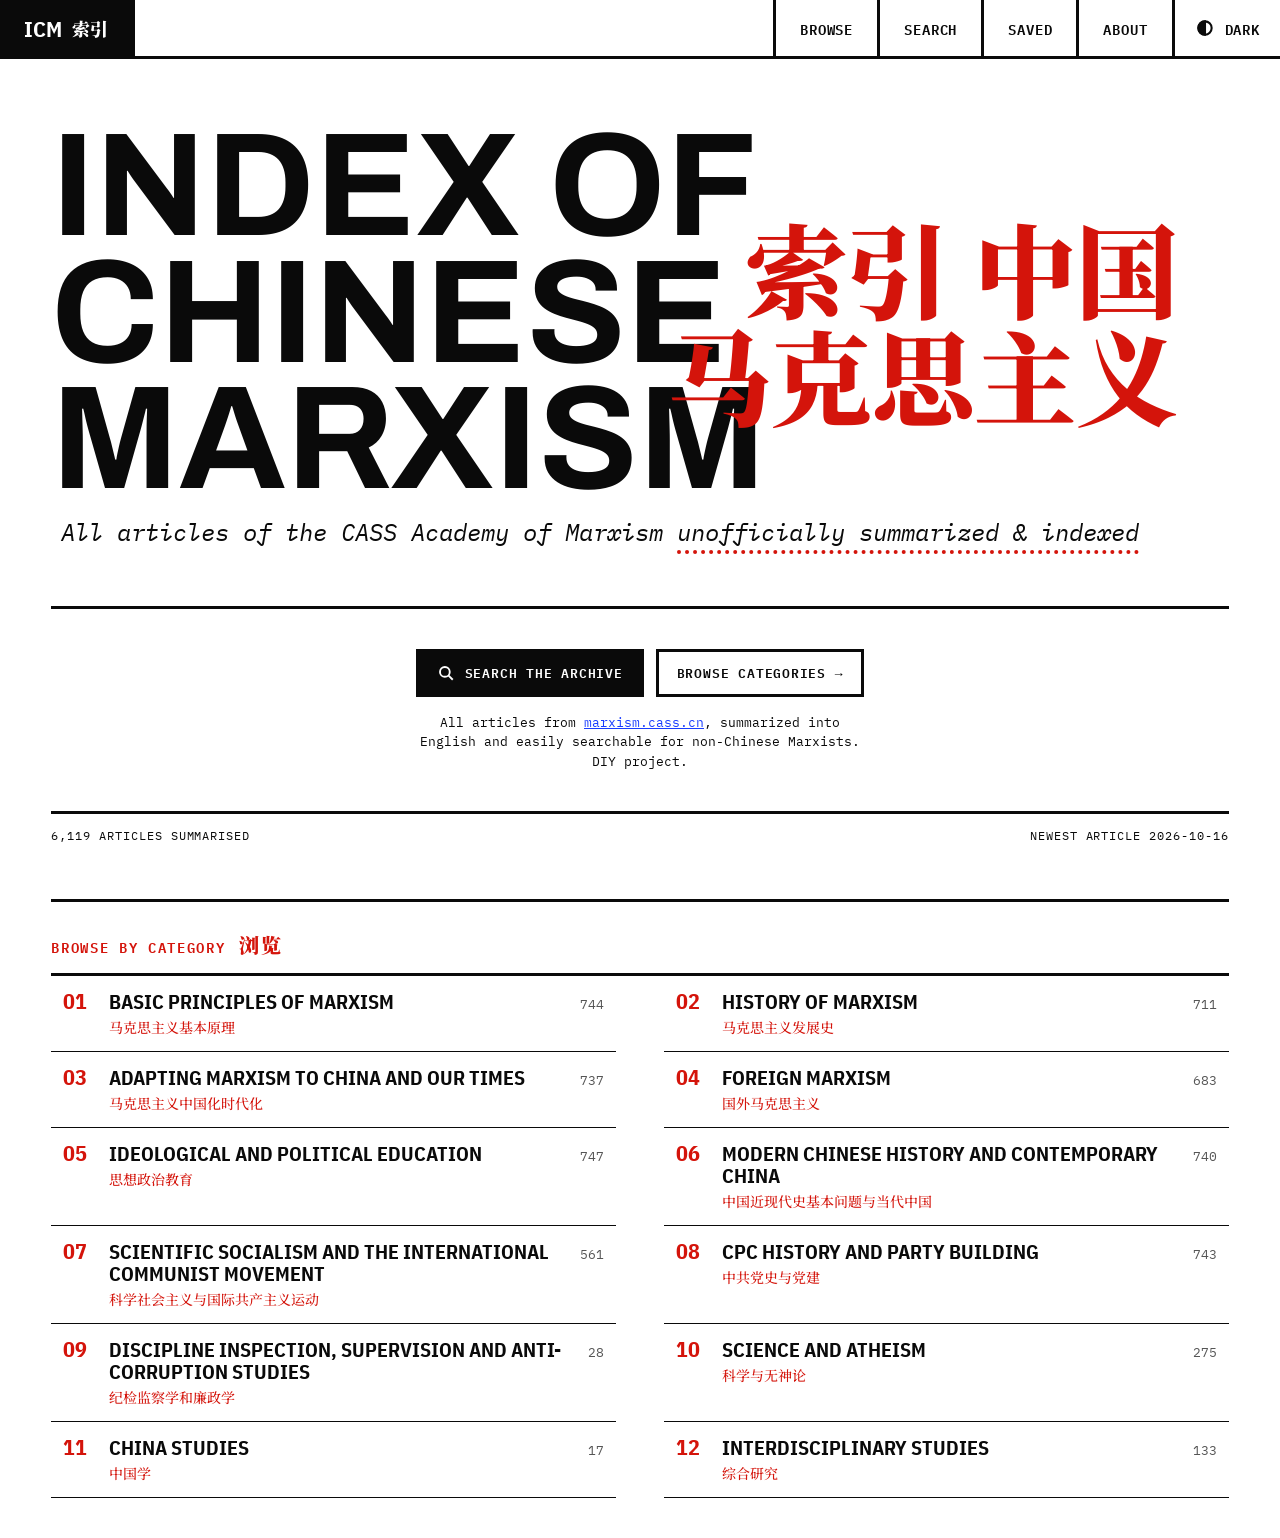
==== commit d631a5fe: "changes for mobile + about page" ====
--- a/index.html
+++ b/index.html
@@ -7,7 +7,7 @@
 <meta name="viewport" content="width=device-width, initial-scale=1">
 <script>try{var t=localStorage.getItem('icm-theme');document.documentElement.dataset.theme=t||(matchMedia('(prefers-color-scheme: dark)').matches?'dark':'light')}catch(e){}</script>
 <link rel="stylesheet" href="assets/fonts.css?v=9">
-<link rel="stylesheet" href="assets/style.css?v=9">
+<link rel="stylesheet" href="assets/style.css?v=10">
 <link rel="icon" href="data:image/svg+xml,%3Csvg xmlns='http://www.w3.org/2000/svg' viewBox='0 0 32 32'%3E%3Crect width='32' height='32' fill='%23D4140B'/%3E%3Ctext x='16' y='24' font-size='20' text-anchor='middle' fill='white' font-family='serif'%3E马%3C/text%3E%3C/svg%3E">
 <link rel="icon" type="image/png" sizes="32x32" href="favicon-32.png">
 <link rel="apple-touch-icon" href="apple-touch-icon.png">
@@ -28,6 +28,7 @@
 </head>
 <body class="home">
 <main>
+  <div class="first">
   <div class="hero">
     <h1>Index of<br>Chinese<br>Marxism</h1>
     <p class="sub">All articles of the CASS Academy of Marxism&nbsp;<a href="about.html">unofficially summarized &amp; indexed</a></p>
@@ -42,11 +43,22 @@
     <p>All articles from <a href="http://marxism.cass.cn/">marxism.cass.cn</a>, summarized into English and easily searchable for non-Chinese Marxists. DIY project.</p>
   </div>
   <div class="stats"><span id="count">… articles summarised</span><span id="sync"></span></div>
+  </div>
+  <section class="home-cats" aria-labelledby="hc-h">
+    <h2 id="hc-h">BROWSE BY CATEGORY <span lang="zh">浏览</span></h2>
+    <ol id="hcats"></ol>
+  </section>
 </main>
 <script type="module">
-import { chrome, loadIndex, openFromUrl } from './assets/core.js?v=9';
+import { chrome, loadIndex, openFromUrl, CATS, pad, esc } from './assets/core.js?v=10';
 chrome('index.html', { footer: false });
+const list = (counts = {}) => CATS.slice(1).map((c) => `<li><a class="row" href="browse.html?cat=${c.num}">`
+  + `<b class="n">${pad(c.num)}</b><span class="t"><span class="en">${esc(c.en)}</span><span class="zh" lang="zh">${esc(c.zh)}</span></span>`
+  + `<span class="c meta">${counts[c.num] ? counts[c.num].toLocaleString('en-GB') : ''}</span></a></li>`).join('');
+document.getElementById('hcats').innerHTML = list();
 loadIndex().then((rows) => {
+  const counts = {}; rows.forEach((r) => { counts[r.cat] = (counts[r.cat] || 0) + 1; });
+  document.getElementById('hcats').innerHTML = list(counts);
   document.getElementById('count').textContent = rows.length.toLocaleString('en-GB') + ' articles summarised';
   const last = rows.reduce((m, r) => (r.date > m ? r.date : m), '');
   document.getElementById('sync').textContent = 'Newest article ' + last;
--- a/assets/style.css
+++ b/assets/style.css
@@ -25,7 +25,7 @@
 .sr-only{position:absolute;width:1px;height:1px;overflow:hidden;clip:rect(0 0 0 0);white-space:nowrap}
 
 /* ---------- header / footer ---------- */
-.nav{display:flex;flex-wrap:wrap;align-items:stretch;border-bottom:3px solid var(--fg);font-size:14px;font-weight:600;text-transform:uppercase;letter-spacing:.06em}
+.nav{position:sticky;top:0;z-index:40;background:var(--bg);transition:transform .25s ease;display:flex;flex-wrap:wrap;align-items:stretch;border-bottom:3px solid var(--fg);font-size:14px;font-weight:600;text-transform:uppercase;letter-spacing:.06em}
 .nav a,.nav button{display:flex;align-items:center;gap:10px;padding:0 24px;min-height:56px;color:var(--fg);text-decoration:none;background:transparent;border:0;border-left:3px solid var(--fg);cursor:pointer;text-transform:uppercase;letter-spacing:.06em;font-weight:600}
 .nav .logo{border-left:0;border-right:3px solid var(--fg);font-family:var(--f-cond);font-weight:700;font-size:22px;letter-spacing:0}
 .nav .logo span{font-weight:900;font-size:18px}
@@ -33,6 +33,8 @@
 .nav a[aria-current="page"]{background:var(--fg);color:var(--bg)}
 .nav a:hover,.nav button:hover{background:var(--blue);color:var(--onblue)}
 .nav button{padding:0 20px}
+.nav.nav-away{transform:translateY(-100%)}
+@media (prefers-reduced-motion:reduce){.nav{transition:none}}
 @media (max-width:640px){
   .nav{font-size:12px}
   .nav .sp{display:none}
@@ -74,7 +76,8 @@
 .row:hover .meta{color:var(--onblue)}
 
 /* ---------- home ---------- */
-.home main{display:flex;flex-direction:column;justify-content:center;padding:48px var(--gutter) 40px}
+.home main{padding:0 var(--gutter) 40px}
+.home .first{min-height:calc(100vh - 60px);min-height:calc(100svh - 60px);display:flex;flex-direction:column;justify-content:center;padding:48px 0 40px}
 .hero{position:relative}
 .hero h1{margin:0;font-family:var(--f-title);font-weight:700;font-size:153px;line-height:.86;text-transform:uppercase;width:1237px;max-width:100%}
 .hero .sub{display:flex;flex-wrap:wrap;margin:0;padding:12px 0 12px 10px;font-style:italic;font-size:24px;line-height:1.45}
@@ -85,6 +88,18 @@
 .home .cta .btns{display:flex;flex-wrap:wrap;justify-content:center;gap:12px}
 .home .cta p{margin:0;font-size:13px;line-height:1.5;max-width:56ch}
 .home .stats{display:flex;flex-wrap:wrap;justify-content:space-between;gap:12px;padding-top:14px;font-size:12px;text-transform:uppercase;letter-spacing:.08em}
+.home-cats{border-top:3px solid var(--fg)}
+.home-cats h2{margin:0;padding:28px 0 14px;display:flex;align-items:baseline;gap:14px;font:600 14px var(--f-mono);letter-spacing:.12em;color:var(--red)}
+.home-cats h2 span{font-weight:900;font-size:20px;letter-spacing:.08em}
+.home-cats ol{list-style:none;margin:0;padding:0;display:grid;grid-template-columns:repeat(auto-fill,minmax(min(100%,440px),1fr));column-gap:48px;border-top:3px solid var(--fg)}
+.home-cats li{border-bottom:1px solid var(--fg)}
+.home-cats .row{align-items:baseline;gap:16px;padding:14px 12px;height:100%}
+.home-cats .n{flex:0 0 30px;font:700 22px/1 var(--f-cond);color:var(--red)}
+.home-cats .t{flex:1 1 auto;min-width:0;display:flex;flex-direction:column;gap:4px}
+.home-cats .en{font:700 20px/1.1 var(--f-cond);text-transform:uppercase}
+.home-cats .zh{font-size:14px;color:var(--red)}
+.home-cats .row:hover .n,.home-cats .row:hover .zh{color:var(--onblue)}
+.home-cats .c{flex:0 0 auto;font-size:13px}
 @media (max-width:1300px){
   .hero h1{font-size:11.5vw}
   .hero .zh{font-size:8vw;right:4vw;top:7vw}
@@ -93,10 +108,11 @@
   .hero h1{font-size:15vw;line-height:.9}
   .hero .zh{font-size:9vw;top:9vw;right:0}
   .hero .sub{font-size:17px;padding-left:0}
+  .home .first{min-height:0;padding:36px 0 32px}
 }
 
 /* ---------- browse ---------- */
-.cats{display:grid;grid-template-columns:repeat(auto-fill,minmax(min(100%,420px),1fr));border-left:3px solid var(--fg);margin-left:-3px}
+.cats{overflow:hidden;display:grid;grid-template-columns:repeat(auto-fill,minmax(min(100%,420px),1fr));border-left:3px solid var(--fg);margin-left:-3px}
 .cat{border-right:3px solid var(--fg);border-bottom:3px solid var(--fg);display:flex;flex-direction:column;margin-right:-3px}
 .cat-head{display:flex;align-items:baseline;gap:14px;padding:24px 28px 18px}
 .cat-num{flex:0 0 auto;min-width:28px;display:flex;flex-direction:column;align-items:center;gap:4px;color:var(--red)}
@@ -258,7 +274,7 @@
 .sum-head a{color:inherit;text-decoration:underline dotted var(--red);text-underline-offset:3px}
 .para{display:flex;flex-direction:column;gap:14px;max-width:66ch}
 .para>p{margin:0;font-family:var(--f-serif);font-size:18px;line-height:1.65}
-.term{background:none;border:0;padding:0;margin:0;font:inherit;line-height:inherit;cursor:help;text-decoration:underline dotted var(--red);text-decoration-thickness:2px;text-underline-offset:4px;color:inherit}
+.term{display:inline;cursor:pointer;-webkit-box-decoration-break:clone;box-decoration-break:clone;text-decoration:underline dotted var(--red);text-decoration-thickness:2px;text-underline-offset:4px;color:inherit}
 .term[aria-expanded="true"]{background:var(--fg);color:var(--bg);text-decoration-color:var(--bg)}
 .gloss{position:relative;display:flex;flex-wrap:wrap;gap:16px 28px;padding:18px 56px 20px 0;border-top:3px dotted var(--red);border-bottom:3px dotted var(--red)}
 .gloss .l{flex:0 0 auto;display:flex;flex-direction:column;gap:6px;min-width:150px}
@@ -293,13 +309,42 @@
   .spine .num{font-size:22px}
   .spine .bar{width:3px;height:18px}
   .spine .vt{writing-mode:horizontal-tb;font-size:15px;letter-spacing:.06em;white-space:nowrap;overflow:hidden;text-overflow:ellipsis}
-  .dlg-body{padding:24px 20px 28px}
-  .dlg-body h2{font-size:28px}
+  /* on a phone the popup takes the whole screen, and everything around the text is kept thin */
+  .pop{padding:0}
+  .dlg{position:absolute;inset:0;width:auto;height:auto;max-height:none;border:0}
+  .spine{min-height:48px;padding:0 64px 0 16px}
+  .dlg-top{position:absolute;top:0;right:0;z-index:2;border:0}
+  .dlg-top p{display:none}
+  .dlg-top .x{width:52px;height:45px;background:transparent;color:var(--bg);border-left:3px solid var(--fg)}
+  .dlg-top .x:hover{background:var(--fg);color:var(--bg)}
+  .dlg-body{padding:18px 16px 20px;gap:12px}
+  .dlg-body h2{font-size:25px}
+  .dlg-body .zh-t{font-size:17px}
+  .sum-head{margin-top:6px}
   .quote blockquote{font-size:20px}
-  .dlg-bar{padding:12px 16px}
+  .dlg-bar{flex-wrap:nowrap;gap:2px;padding:6px 8px}
+  .dlg-bar .btn,.dlg-bar .btn.icon{width:44px;height:44px;min-height:44px;padding:0;border:0;background:transparent;color:var(--fg)}
+  .dlg-bar .btn[aria-pressed="true"]{background:transparent;color:var(--fg)}
+  .dlg-bar .btn span{font-size:24px;line-height:1}
+  .dlg-bar .btn .lbl{display:none}
+  .orig{min-height:40px;padding:0 12px;gap:8px;font-size:12px;white-space:nowrap}
+  .orig .rt,.orig span[lang]{display:none}
+  .dlg-note{padding:0 12px 8px}
 }
 
 .side-donate{margin-top:28px;padding:18px;background:var(--blue);color:var(--onblue);display:flex;flex-direction:column;gap:12px}
 .side-donate p{margin:0;font:600 18px/1.25 var(--f-cond)}
 .side-donate .btn{align-self:flex-start;min-height:44px}
 .side-donate .btn:hover{background:var(--fg);border-color:var(--fg);color:var(--bg)}
+
+/* ---------- instructions ---------- */
+.page-head h1.long{font-size:clamp(40px,10.5vw,168px)}
+.instr .prompt{max-width:66ch;padding:28px 32px;border:3px solid var(--fg);font-size:17px;line-height:1.6}
+.instr .prompt h3{margin:28px 0 8px;font:700 22px/1.15 var(--f-cond);text-transform:uppercase}
+.instr .prompt h3:first-child{margin-top:0}
+.instr .prompt p{margin:0 0 12px}
+.instr .prompt ul,.instr .prompt ol{margin:0 0 12px;padding-left:1.4em}
+.instr .prompt li{margin:0 0 6px}
+.instr .prompt code{font:14px var(--f-mono)}
+@media (max-width:640px){.instr .prompt{padding:18px 16px;font-size:16px}}
+@media (max-width:640px){.dlg-bar .btn:hover{background:transparent;color:var(--blue)}}
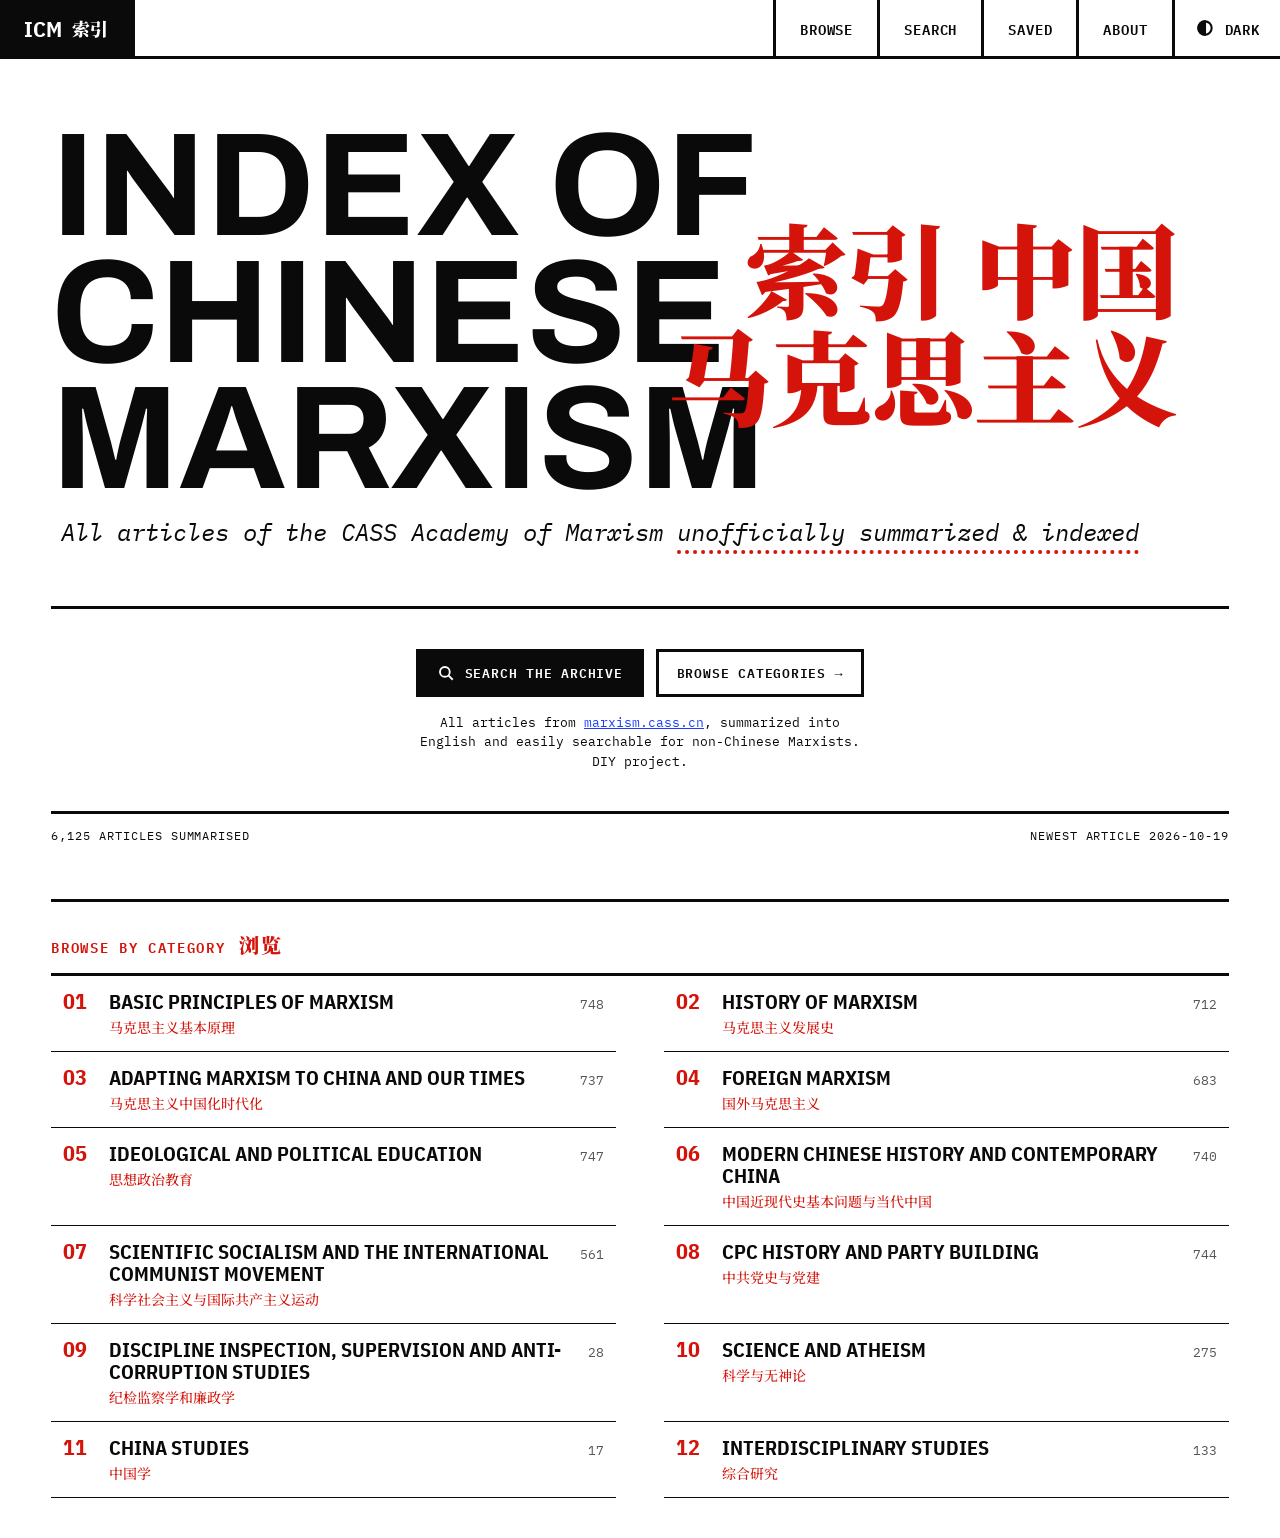
==== commit 091956ac: "summary update + glossary page" ====
--- a/index.html
+++ b/index.html
@@ -7,7 +7,7 @@
 <meta name="viewport" content="width=device-width, initial-scale=1">
 <script>try{var t=localStorage.getItem('icm-theme');document.documentElement.dataset.theme=t||(matchMedia('(prefers-color-scheme: dark)').matches?'dark':'light')}catch(e){}</script>
 <link rel="stylesheet" href="assets/fonts.css?v=9">
-<link rel="stylesheet" href="assets/style.css?v=10">
+<link rel="stylesheet" href="assets/style.css?v=11">
 <link rel="icon" href="data:image/svg+xml,%3Csvg xmlns='http://www.w3.org/2000/svg' viewBox='0 0 32 32'%3E%3Crect width='32' height='32' fill='%23D4140B'/%3E%3Ctext x='16' y='24' font-size='20' text-anchor='middle' fill='white' font-family='serif'%3E马%3C/text%3E%3C/svg%3E">
 <link rel="icon" type="image/png" sizes="32x32" href="favicon-32.png">
 <link rel="apple-touch-icon" href="apple-touch-icon.png">
@@ -50,7 +50,7 @@
   </section>
 </main>
 <script type="module">
-import { chrome, loadIndex, openFromUrl, CATS, pad, esc } from './assets/core.js?v=10';
+import { chrome, loadIndex, openFromUrl, CATS, pad, esc } from './assets/core.js?v=11';
 chrome('index.html', { footer: false });
 const list = (counts = {}) => CATS.slice(1).map((c) => `<li><a class="row" href="browse.html?cat=${c.num}">`
   + `<b class="n">${pad(c.num)}</b><span class="t"><span class="en">${esc(c.en)}</span><span class="zh" lang="zh">${esc(c.zh)}</span></span>`
--- a/assets/style.css
+++ b/assets/style.css
@@ -348,3 +348,23 @@
 .instr .prompt code{font:14px var(--f-mono)}
 @media (max-width:640px){.instr .prompt{padding:18px 16px;font-size:16px}}
 @media (max-width:640px){.dlg-bar .btn:hover{background:transparent;color:var(--blue)}}
+
+/* ---------- glossary page ---------- */
+.gl-bar{background:var(--bg)}
+.gl-find{flex:1 1 320px;min-width:0}
+.gl-find input{width:100%;min-height:48px;border:3px solid var(--fg);border-radius:0;padding:0 14px;font:16px var(--f-mono);text-transform:none;letter-spacing:0}
+.gl-intro{margin:0;padding:24px var(--gutter);max-width:calc(68ch + 2 * var(--gutter));font:17px/1.6 var(--f-serif)}
+.gl-list{list-style:none;margin:0;padding:0;border-top:3px solid var(--fg)}
+.gt{display:flex;flex-wrap:wrap;gap:12px 40px;padding:24px var(--gutter);border-bottom:1px solid var(--fg)}
+.gt .l{flex:0 0 260px;max-width:100%;display:flex;flex-direction:column;gap:6px}
+.gt .z{font-weight:900;font-size:30px;line-height:1.15;color:var(--red);overflow-wrap:anywhere}
+.gt .py{font-size:13px}
+.gt .r{flex:1 1 420px;min-width:0;max-width:72ch;display:flex;flex-direction:column;gap:8px}
+.gt .en{font:700 24px/1.15 var(--f-cond)}
+.gt .def{font:16px/1.6 var(--f-serif)}
+.gt .lit{font-size:13px;line-height:1.5}
+.gt .lit b{font-weight:600;letter-spacing:.08em}
+.gt .n{margin:0;font-size:13px;line-height:1.6;letter-spacing:.04em}
+.gt .n a{font-weight:600}
+.gl-wait{padding:40px var(--gutter);font-size:15px}
+@media (max-width:640px){.gt{padding:20px var(--gutter)}.gt .z{font-size:26px}.gt .en{font-size:21px}.gl-bar .seg{flex:1 1 auto}.gl-bar .seg .btn{flex:1 1 50%}}
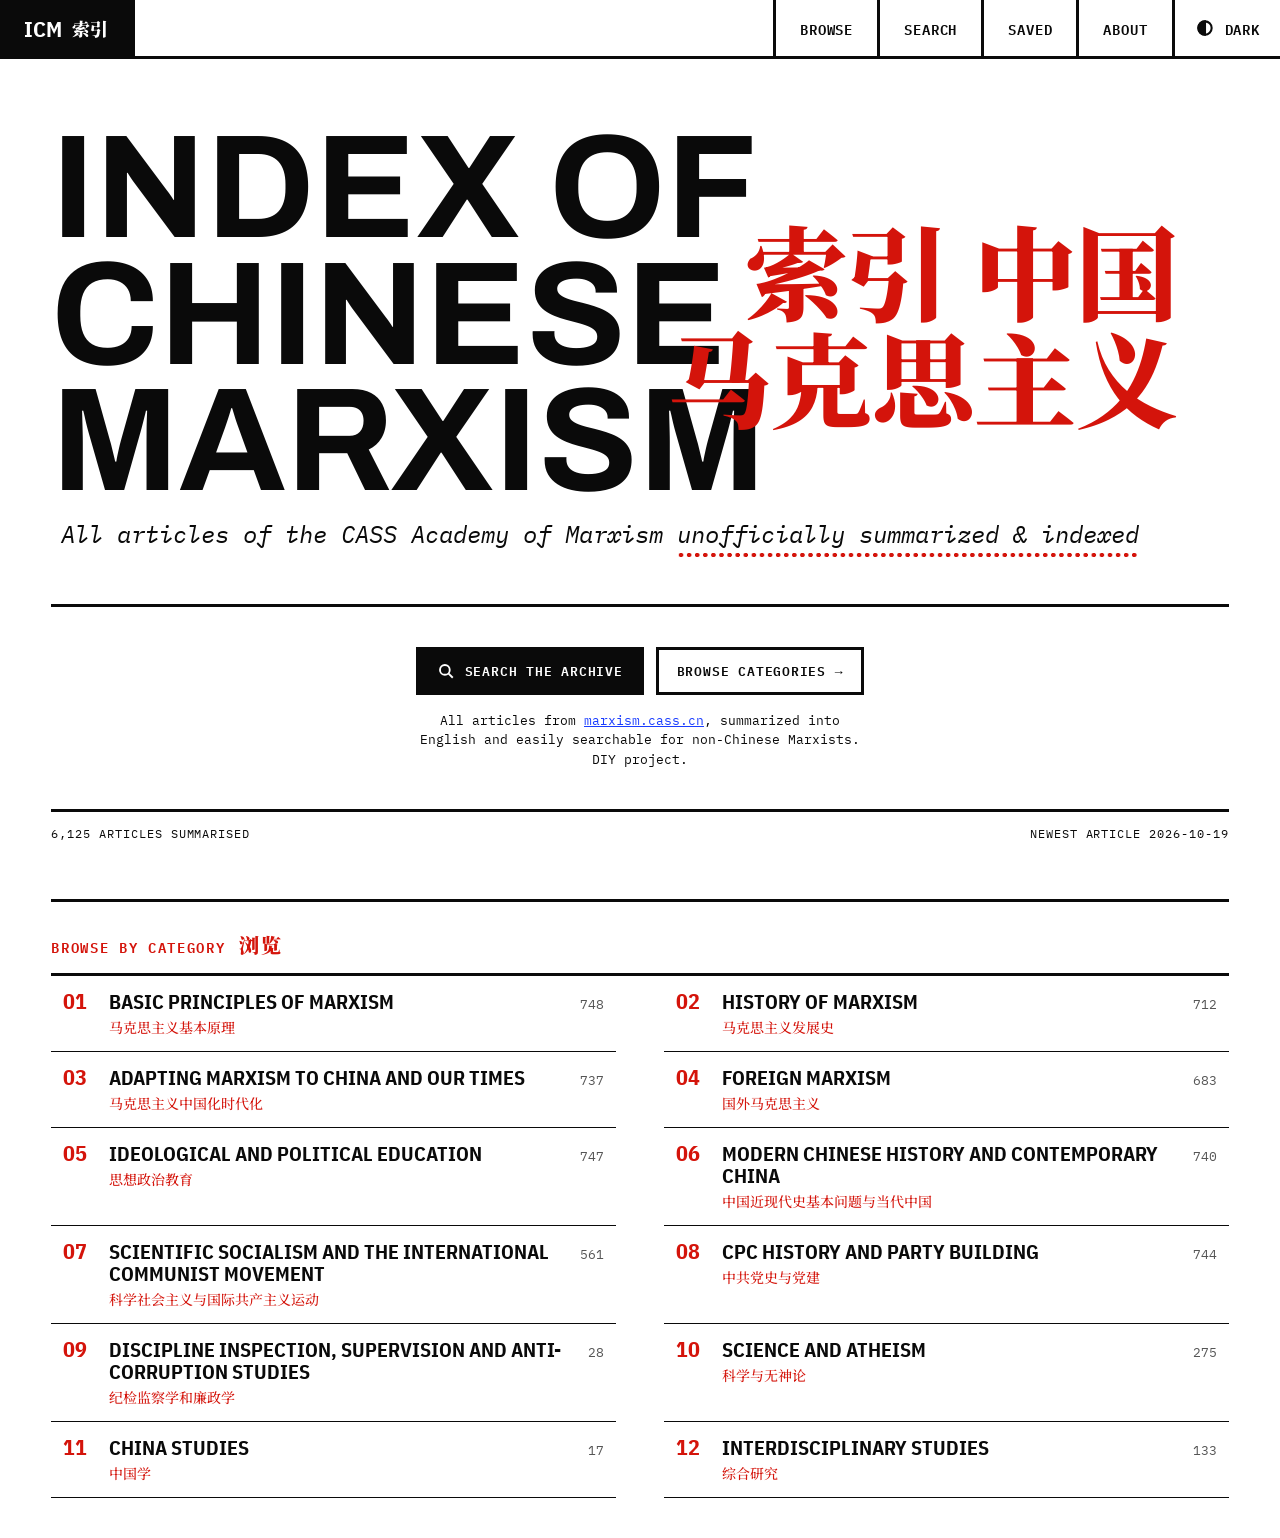
==== commit dafe538f: "tiny details" ====
--- a/index.html
+++ b/index.html
@@ -7,7 +7,7 @@
 <meta name="viewport" content="width=device-width, initial-scale=1">
 <script>try{var t=localStorage.getItem('icm-theme');document.documentElement.dataset.theme=t||(matchMedia('(prefers-color-scheme: dark)').matches?'dark':'light')}catch(e){}</script>
 <link rel="stylesheet" href="assets/fonts.css?v=9">
-<link rel="stylesheet" href="assets/style.css?v=11">
+<link rel="stylesheet" href="assets/style.css?v=16">
 <link rel="icon" href="data:image/svg+xml,%3Csvg xmlns='http://www.w3.org/2000/svg' viewBox='0 0 32 32'%3E%3Crect width='32' height='32' fill='%23D4140B'/%3E%3Ctext x='16' y='24' font-size='20' text-anchor='middle' fill='white' font-family='serif'%3E马%3C/text%3E%3C/svg%3E">
 <link rel="icon" type="image/png" sizes="32x32" href="favicon-32.png">
 <link rel="apple-touch-icon" href="apple-touch-icon.png">
@@ -50,7 +50,7 @@
   </section>
 </main>
 <script type="module">
-import { chrome, loadIndex, openFromUrl, CATS, pad, esc } from './assets/core.js?v=11';
+import { chrome, loadIndex, openFromUrl, CATS, pad, esc } from './assets/core.js?v=13';
 chrome('index.html', { footer: false });
 const list = (counts = {}) => CATS.slice(1).map((c) => `<li><a class="row" href="browse.html?cat=${c.num}">`
   + `<b class="n">${pad(c.num)}</b><span class="t"><span class="en">${esc(c.en)}</span><span class="zh" lang="zh">${esc(c.zh)}</span></span>`
--- a/assets/style.css
+++ b/assets/style.css
@@ -80,8 +80,8 @@
 .home .first{min-height:calc(100vh - 60px);min-height:calc(100svh - 60px);display:flex;flex-direction:column;justify-content:center;padding:48px 0 40px}
 .hero{position:relative}
 .hero h1{margin:0;font-family:var(--f-title);font-weight:700;font-size:153px;line-height:.86;text-transform:uppercase;width:1237px;max-width:100%}
-.hero .sub{display:flex;flex-wrap:wrap;margin:0;padding:12px 0 12px 10px;font-style:italic;font-size:24px;line-height:1.45}
-.hero .sub a{color:inherit;text-decoration:none;border-bottom:4px dotted var(--red)}
+.hero .sub{display:block;margin:0;padding:12px 0 12px 10px;font-style:italic;font-size:24px;line-height:1.45}
+.hero .sub a{color:inherit;text-decoration:none;padding-bottom:9px;background:radial-gradient(circle at center,var(--red) 0 2px,transparent 2.5px) 0 100%/8px 8px space no-repeat;-webkit-box-decoration-break:clone;box-decoration-break:clone}
 .hero .zh{position:absolute;right:207px;top:99px;margin:0;font-weight:900;font-size:110px;line-height:1.05;color:var(--red);z-index:2;text-align:right;pointer-events:none}
 .home .rule{height:3px;background:var(--fg);margin-top:40px}
 .home .cta{display:flex;flex-direction:column;align-items:center;gap:16px;padding:40px 0;border-bottom:3px solid var(--fg);text-align:center}
@@ -108,6 +108,7 @@
   .hero h1{font-size:15vw;line-height:.9}
   .hero .zh{font-size:9vw;top:9vw;right:0}
   .hero .sub{font-size:17px;padding-left:0}
+  .hero .sub a{padding-bottom:8px;background:radial-gradient(circle at center,var(--red) 0 1.6px,transparent 2.1px) 0 100%/6px 6px space no-repeat}
   .home .first{min-height:0;padding:36px 0 32px}
 }
 
@@ -290,6 +291,7 @@
 .dlg-bar{display:flex;flex-wrap:wrap;align-items:center;gap:10px;padding:16px 24px;border-top:3px solid var(--fg)}
 .dlg-bar .sp{flex:1 1 12px}
 .dlg-bar .btn{min-height:52px;padding:0 16px}
+.dlg-bar .btn svg{flex:0 0 auto;display:block}
 .orig{min-height:52px;padding:0 20px;border:3px solid var(--blue);background:var(--blue);color:var(--onblue);font:600 13px var(--f-mono);text-transform:uppercase;letter-spacing:.06em;display:inline-flex;align-items:center;gap:10px;text-decoration:none}
 .orig:hover{background:var(--fg);border-color:var(--fg);color:var(--bg)}
 .orig span{font-size:15px;text-transform:none}
@@ -325,7 +327,7 @@
   .dlg-bar{flex-wrap:nowrap;gap:2px;padding:6px 8px}
   .dlg-bar .btn,.dlg-bar .btn.icon{width:44px;height:44px;min-height:44px;padding:0;border:0;background:transparent;color:var(--fg)}
   .dlg-bar .btn[aria-pressed="true"]{background:transparent;color:var(--fg)}
-  .dlg-bar .btn span{font-size:24px;line-height:1}
+  .dlg-bar .btn svg{width:24px;height:24px;flex:0 0 auto;display:block}
   .dlg-bar .btn .lbl{display:none}
   .orig{min-height:40px;padding:0 12px;gap:8px;font-size:12px;white-space:nowrap}
   .orig .rt,.orig span[lang]{display:none}
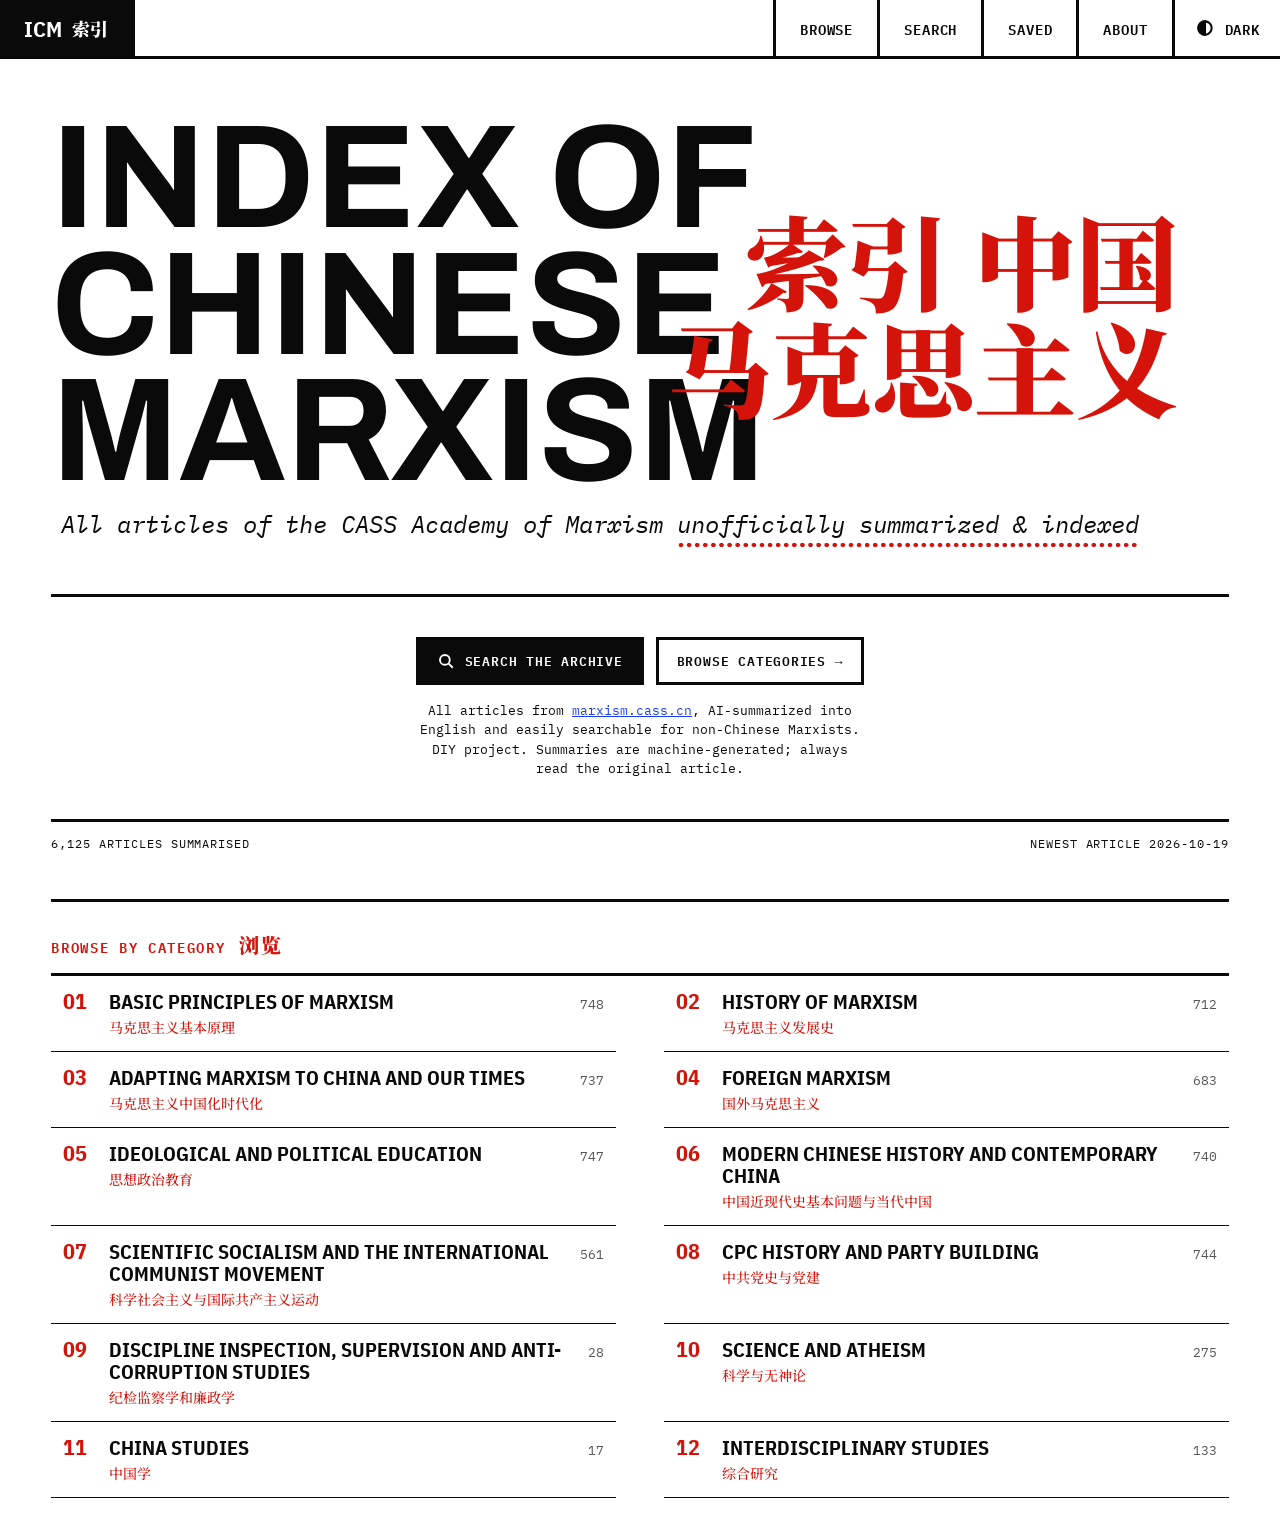
==== commit 671aedc6: "update front page disclaimer" ====
--- a/index.html
+++ b/index.html
@@ -40,7 +40,7 @@
       <a class="btn solid" href="search.html"><svg aria-hidden="true" width="18" height="18" viewBox="0 0 24 24" fill="none" stroke="currentColor" stroke-width="2.5"><circle cx="10.5" cy="10.5" r="6.5"/><path d="M15.5 15.5 21 21"/></svg>Search the archive</a>
       <a class="btn" href="browse.html">Browse categories →</a>
     </div>
-    <p>All articles from <a href="http://marxism.cass.cn/">marxism.cass.cn</a>, summarized into English and easily searchable for non-Chinese Marxists. DIY project.</p>
+    <p>All articles from <a href="https://marxism.cass.cn/">marxism.cass.cn</a>, AI-summarized into English and easily searchable for non-Chinese Marxists. DIY project. Summaries are machine-generated; always read the original article.</p>
   </div>
   <div class="stats"><span id="count">… articles summarised</span><span id="sync"></span></div>
   </div>
